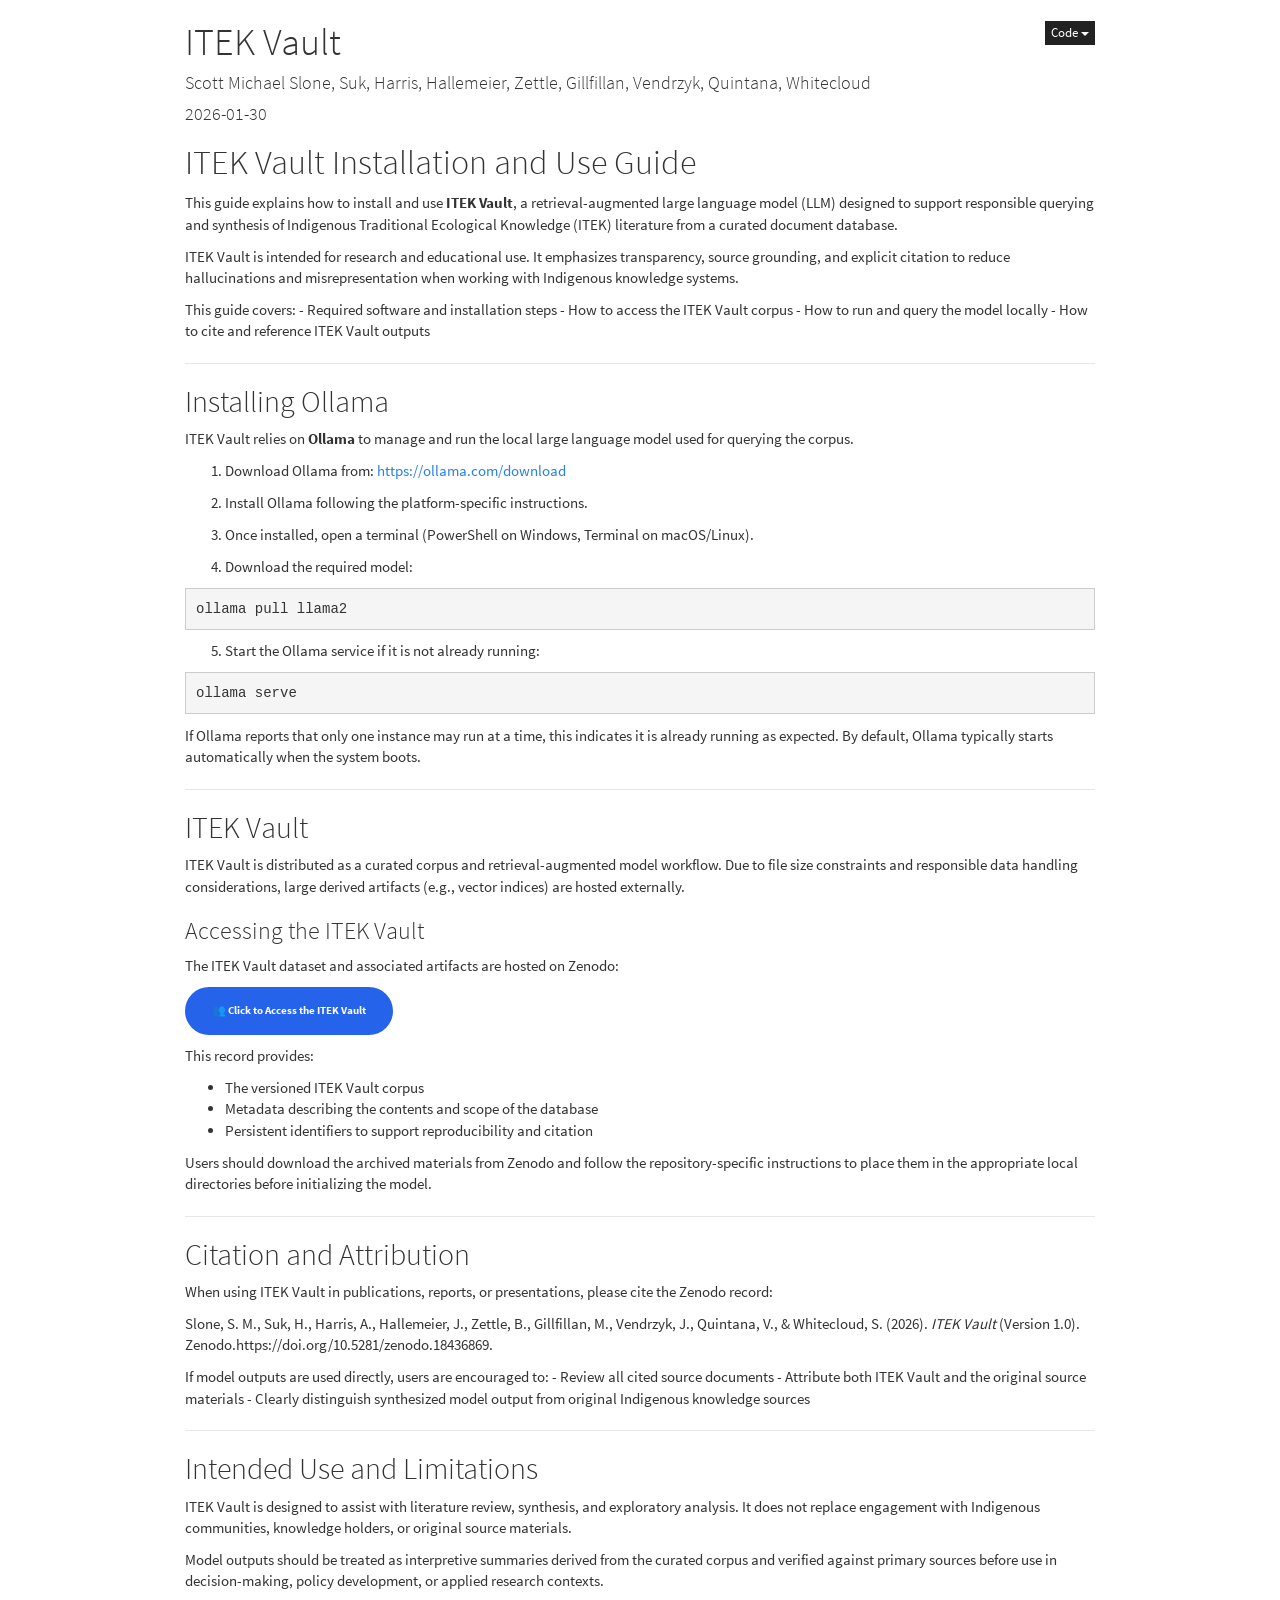
==== docs/index.html @ 4fc85a9b "rename" ====
<!DOCTYPE html>

<html>

<head>

<meta charset="utf-8" />
<meta name="generator" content="pandoc" />
<meta http-equiv="X-UA-Compatible" content="IE=EDGE" />


<meta name="author" content="Scott Michael Slone, Suk, Harris, Hallemeier, Zettle, Gillfillan, Vendrzyk, Quintana, Whitecloud" />

<meta name="date" content="2026-01-30" />

<title>ITEK Vault</title>

<script>// Pandoc 2.9 adds attributes on both header and div. We remove the former (to
// be compatible with the behavior of Pandoc < 2.8).
document.addEventListener('DOMContentLoaded', function(e) {
  var hs = document.querySelectorAll("div.section[class*='level'] > :first-child");
  var i, h, a;
  for (i = 0; i < hs.length; i++) {
    h = hs[i];
    if (!/^h[1-6]$/i.test(h.tagName)) continue;  // it should be a header h1-h6
    a = h.attributes;
    while (a.length > 0) h.removeAttribute(a[0].name);
  }
});
</script>
<script>/*! jQuery v3.6.0 | (c) OpenJS Foundation and other contributors | jquery.org/license */
!function(e,t){"use strict";"object"==typeof module&&"object"==typeof module.exports?module.exports=e.document?t(e,!0):function(e){if(!e.document)throw new Error("jQuery requires a window with a document");return t(e)}:t(e)}("undefined"!=typeof window?window:this,function(C,e){"use strict";var t=[],r=Object.getPrototypeOf,s=t.slice,g=t.flat?function(e){return t.flat.call(e)}:function(e){return t.concat.apply([],e)},u=t.push,i=t.indexOf,n={},o=n.toString,v=n.hasOwnProperty,a=v.toString,l=a.call(Object),y={},m=function(e){return"function"==typeof e&&"number"!=typeof e.nodeType&&"function"!=typeof e.item},x=function(e){return null!=e&&e===e.window},E=C.document,c={type:!0,src:!0,nonce:!0,noModule:!0};function b(e,t,n){var r,i,o=(n=n||E).createElement("script");if(o.text=e,t)for(r in c)(i=t[r]||t.getAttribute&&t.getAttribute(r))&&o.setAttribute(r,i);n.head.appendChild(o).parentNode.removeChild(o)}function w(e){return null==e?e+"":"object"==typeof e||"function"==typeof e?n[o.call(e)]||"object":typeof e}var f="3.6.0",S=function(e,t){return new S.fn.init(e,t)};function p(e){var t=!!e&&"length"in e&&e.length,n=w(e);return!m(e)&&!x(e)&&("array"===n||0===t||"number"==typeof t&&0<t&&t-1 in e)}S.fn=S.prototype={jquery:f,constructor:S,length:0,toArray:function(){return s.call(this)},get:function(e){return null==e?s.call(this):e<0?this[e+this.length]:this[e]},pushStack:function(e){var t=S.merge(this.constructor(),e);return t.prevObject=this,t},each:function(e){return S.each(this,e)},map:function(n){return this.pushStack(S.map(this,function(e,t){return n.call(e,t,e)}))},slice:function(){return this.pushStack(s.apply(this,arguments))},first:function(){return this.eq(0)},last:function(){return this.eq(-1)},even:function(){return this.pushStack(S.grep(this,function(e,t){return(t+1)%2}))},odd:function(){return this.pushStack(S.grep(this,function(e,t){return t%2}))},eq:function(e){var t=this.length,n=+e+(e<0?t:0);return this.pushStack(0<=n&&n<t?[this[n]]:[])},end:function(){return this.prevObject||this.constructor()},push:u,sort:t.sort,splice:t.splice},S.extend=S.fn.extend=function(){var e,t,n,r,i,o,a=arguments[0]||{},s=1,u=arguments.length,l=!1;for("boolean"==typeof a&&(l=a,a=arguments[s]||{},s++),"object"==typeof a||m(a)||(a={}),s===u&&(a=this,s--);s<u;s++)if(null!=(e=arguments[s]))for(t in e)r=e[t],"__proto__"!==t&&a!==r&&(l&&r&&(S.isPlainObject(r)||(i=Array.isArray(r)))?(n=a[t],o=i&&!Array.isArray(n)?[]:i||S.isPlainObject(n)?n:{},i=!1,a[t]=S.extend(l,o,r)):void 0!==r&&(a[t]=r));return a},S.extend({expando:"jQuery"+(f+Math.random()).replace(/\D/g,""),isReady:!0,error:function(e){throw new Error(e)},noop:function(){},isPlainObject:function(e){var t,n;return!(!e||"[object Object]"!==o.call(e))&&(!(t=r(e))||"function"==typeof(n=v.call(t,"constructor")&&t.constructor)&&a.call(n)===l)},isEmptyObject:function(e){var t;for(t in e)return!1;return!0},globalEval:function(e,t,n){b(e,{nonce:t&&t.nonce},n)},each:function(e,t){var n,r=0;if(p(e)){for(n=e.length;r<n;r++)if(!1===t.call(e[r],r,e[r]))break}else for(r in e)if(!1===t.call(e[r],r,e[r]))break;return e},makeArray:function(e,t){var n=t||[];return null!=e&&(p(Object(e))?S.merge(n,"string"==typeof e?[e]:e):u.call(n,e)),n},inArray:function(e,t,n){return null==t?-1:i.call(t,e,n)},merge:function(e,t){for(var n=+t.length,r=0,i=e.length;r<n;r++)e[i++]=t[r];return e.length=i,e},grep:function(e,t,n){for(var r=[],i=0,o=e.length,a=!n;i<o;i++)!t(e[i],i)!==a&&r.push(e[i]);return r},map:function(e,t,n){var r,i,o=0,a=[];if(p(e))for(r=e.length;o<r;o++)null!=(i=t(e[o],o,n))&&a.push(i);else for(o in e)null!=(i=t(e[o],o,n))&&a.push(i);return g(a)},guid:1,support:y}),"function"==typeof Symbol&&(S.fn[Symbol.iterator]=t[Symbol.iterator]),S.each("Boolean Number String Function Array Date RegExp Object Error Symbol".split(" "),function(e,t){n["[object "+t+"]"]=t.toLowerCase()});var d=function(n){var e,d,b,o,i,h,f,g,w,u,l,T,C,a,E,v,s,c,y,S="sizzle"+1*new Date,p=n.document,k=0,r=0,m=ue(),x=ue(),A=ue(),N=ue(),j=function(e,t){return e===t&&(l=!0),0},D={}.hasOwnProperty,t=[],q=t.pop,L=t.push,H=t.push,O=t.slice,P=function(e,t){for(var n=0,r=e.length;n<r;n++)if(e[n]===t)return n;return-1},R="checked|selected|async|autofocus|autoplay|controls|defer|disabled|hidden|ismap|loop|multiple|open|readonly|required|scoped",M="[\\x20\\t\\r\\n\\f]",I="(?:\\\\[\\da-fA-F]{1,6}"+M+"?|\\\\[^\\r\\n\\f]|[\\w-]|[^\0-\\x7f])+",W="\\["+M+"*("+I+")(?:"+M+"*([*^$|!~]?=)"+M+"*(?:'((?:\\\\.|[^\\\\'])*)'|\"((?:\\\\.|[^\\\\\"])*)\"|("+I+"))|)"+M+"*\\]",F=":("+I+")(?:\\((('((?:\\\\.|[^\\\\'])*)'|\"((?:\\\\.|[^\\\\\"])*)\")|((?:\\\\.|[^\\\\()[\\]]|"+W+")*)|.*)\\)|)",B=new RegExp(M+"+","g"),$=new RegExp("^"+M+"+|((?:^|[^\\\\])(?:\\\\.)*)"+M+"+$","g"),_=new RegExp("^"+M+"*,"+M+"*"),z=new RegExp("^"+M+"*([>+~]|"+M+")"+M+"*"),U=new RegExp(M+"|>"),X=new RegExp(F),V=new RegExp("^"+I+"$"),G={ID:new RegExp("^#("+I+")"),CLASS:new RegExp("^\\.("+I+")"),TAG:new RegExp("^("+I+"|[*])"),ATTR:new RegExp("^"+W),PSEUDO:new RegExp("^"+F),CHILD:new RegExp("^:(only|first|last|nth|nth-last)-(child|of-type)(?:\\("+M+"*(even|odd|(([+-]|)(\\d*)n|)"+M+"*(?:([+-]|)"+M+"*(\\d+)|))"+M+"*\\)|)","i"),bool:new RegExp("^(?:"+R+")$","i"),needsContext:new RegExp("^"+M+"*[>+~]|:(even|odd|eq|gt|lt|nth|first|last)(?:\\("+M+"*((?:-\\d)?\\d*)"+M+"*\\)|)(?=[^-]|$)","i")},Y=/HTML$/i,Q=/^(?:input|select|textarea|button)$/i,J=/^h\d$/i,K=/^[^{]+\{\s*\[native \w/,Z=/^(?:#([\w-]+)|(\w+)|\.([\w-]+))$/,ee=/[+~]/,te=new RegExp("\\\\[\\da-fA-F]{1,6}"+M+"?|\\\\([^\\r\\n\\f])","g"),ne=function(e,t){var n="0x"+e.slice(1)-65536;return t||(n<0?String.fromCharCode(n+65536):String.fromCharCode(n>>10|55296,1023&n|56320))},re=/([\0-\x1f\x7f]|^-?\d)|^-$|[^\0-\x1f\x7f-\uFFFF\w-]/g,ie=function(e,t){return t?"\0"===e?"\ufffd":e.slice(0,-1)+"\\"+e.charCodeAt(e.length-1).toString(16)+" ":"\\"+e},oe=function(){T()},ae=be(function(e){return!0===e.disabled&&"fieldset"===e.nodeName.toLowerCase()},{dir:"parentNode",next:"legend"});try{H.apply(t=O.call(p.childNodes),p.childNodes),t[p.childNodes.length].nodeType}catch(e){H={apply:t.length?function(e,t){L.apply(e,O.call(t))}:function(e,t){var n=e.length,r=0;while(e[n++]=t[r++]);e.length=n-1}}}function se(t,e,n,r){var i,o,a,s,u,l,c,f=e&&e.ownerDocument,p=e?e.nodeType:9;if(n=n||[],"string"!=typeof t||!t||1!==p&&9!==p&&11!==p)return n;if(!r&&(T(e),e=e||C,E)){if(11!==p&&(u=Z.exec(t)))if(i=u[1]){if(9===p){if(!(a=e.getElementById(i)))return n;if(a.id===i)return n.push(a),n}else if(f&&(a=f.getElementById(i))&&y(e,a)&&a.id===i)return n.push(a),n}else{if(u[2])return H.apply(n,e.getElementsByTagName(t)),n;if((i=u[3])&&d.getElementsByClassName&&e.getElementsByClassName)return H.apply(n,e.getElementsByClassName(i)),n}if(d.qsa&&!N[t+" "]&&(!v||!v.test(t))&&(1!==p||"object"!==e.nodeName.toLowerCase())){if(c=t,f=e,1===p&&(U.test(t)||z.test(t))){(f=ee.test(t)&&ye(e.parentNode)||e)===e&&d.scope||((s=e.getAttribute("id"))?s=s.replace(re,ie):e.setAttribute("id",s=S)),o=(l=h(t)).length;while(o--)l[o]=(s?"#"+s:":scope")+" "+xe(l[o]);c=l.join(",")}try{return H.apply(n,f.querySelectorAll(c)),n}catch(e){N(t,!0)}finally{s===S&&e.removeAttribute("id")}}}return g(t.replace($,"$1"),e,n,r)}function ue(){var r=[];return function e(t,n){return r.push(t+" ")>b.cacheLength&&delete e[r.shift()],e[t+" "]=n}}function le(e){return e[S]=!0,e}function ce(e){var t=C.createElement("fieldset");try{return!!e(t)}catch(e){return!1}finally{t.parentNode&&t.parentNode.removeChild(t),t=null}}function fe(e,t){var n=e.split("|"),r=n.length;while(r--)b.attrHandle[n[r]]=t}function pe(e,t){var n=t&&e,r=n&&1===e.nodeType&&1===t.nodeType&&e.sourceIndex-t.sourceIndex;if(r)return r;if(n)while(n=n.nextSibling)if(n===t)return-1;return e?1:-1}function de(t){return function(e){return"input"===e.nodeName.toLowerCase()&&e.type===t}}function he(n){return function(e){var t=e.nodeName.toLowerCase();return("input"===t||"button"===t)&&e.type===n}}function ge(t){return function(e){return"form"in e?e.parentNode&&!1===e.disabled?"label"in e?"label"in e.parentNode?e.parentNode.disabled===t:e.disabled===t:e.isDisabled===t||e.isDisabled!==!t&&ae(e)===t:e.disabled===t:"label"in e&&e.disabled===t}}function ve(a){return le(function(o){return o=+o,le(function(e,t){var n,r=a([],e.length,o),i=r.length;while(i--)e[n=r[i]]&&(e[n]=!(t[n]=e[n]))})})}function ye(e){return e&&"undefined"!=typeof e.getElementsByTagName&&e}for(e in d=se.support={},i=se.isXML=function(e){var t=e&&e.namespaceURI,n=e&&(e.ownerDocument||e).documentElement;return!Y.test(t||n&&n.nodeName||"HTML")},T=se.setDocument=function(e){var t,n,r=e?e.ownerDocument||e:p;return r!=C&&9===r.nodeType&&r.documentElement&&(a=(C=r).documentElement,E=!i(C),p!=C&&(n=C.defaultView)&&n.top!==n&&(n.addEventListener?n.addEventListener("unload",oe,!1):n.attachEvent&&n.attachEvent("onunload",oe)),d.scope=ce(function(e){return a.appendChild(e).appendChild(C.createElement("div")),"undefined"!=typeof e.querySelectorAll&&!e.querySelectorAll(":scope fieldset div").length}),d.attributes=ce(function(e){return e.className="i",!e.getAttribute("className")}),d.getElementsByTagName=ce(function(e){return e.appendChild(C.createComment("")),!e.getElementsByTagName("*").length}),d.getElementsByClassName=K.test(C.getElementsByClassName),d.getById=ce(function(e){return a.appendChild(e).id=S,!C.getElementsByName||!C.getElementsByName(S).length}),d.getById?(b.filter.ID=function(e){var t=e.replace(te,ne);return function(e){return e.getAttribute("id")===t}},b.find.ID=function(e,t){if("undefined"!=typeof t.getElementById&&E){var n=t.getElementById(e);return n?[n]:[]}}):(b.filter.ID=function(e){var n=e.replace(te,ne);return function(e){var t="undefined"!=typeof e.getAttributeNode&&e.getAttributeNode("id");return t&&t.value===n}},b.find.ID=function(e,t){if("undefined"!=typeof t.getElementById&&E){var n,r,i,o=t.getElementById(e);if(o){if((n=o.getAttributeNode("id"))&&n.value===e)return[o];i=t.getElementsByName(e),r=0;while(o=i[r++])if((n=o.getAttributeNode("id"))&&n.value===e)return[o]}return[]}}),b.find.TAG=d.getElementsByTagName?function(e,t){return"undefined"!=typeof t.getElementsByTagName?t.getElementsByTagName(e):d.qsa?t.querySelectorAll(e):void 0}:function(e,t){var n,r=[],i=0,o=t.getElementsByTagName(e);if("*"===e){while(n=o[i++])1===n.nodeType&&r.push(n);return r}return o},b.find.CLASS=d.getElementsByClassName&&function(e,t){if("undefined"!=typeof t.getElementsByClassName&&E)return t.getElementsByClassName(e)},s=[],v=[],(d.qsa=K.test(C.querySelectorAll))&&(ce(function(e){var t;a.appendChild(e).innerHTML="<a id='"+S+"'></a><select id='"+S+"-\r\\' msallowcapture=''><option selected=''></option></select>",e.querySelectorAll("[msallowcapture^='']").length&&v.push("[*^$]="+M+"*(?:''|\"\")"),e.querySelectorAll("[selected]").length||v.push("\\["+M+"*(?:value|"+R+")"),e.querySelectorAll("[id~="+S+"-]").length||v.push("~="),(t=C.createElement("input")).setAttribute("name",""),e.appendChild(t),e.querySelectorAll("[name='']").length||v.push("\\["+M+"*name"+M+"*="+M+"*(?:''|\"\")"),e.querySelectorAll(":checked").length||v.push(":checked"),e.querySelectorAll("a#"+S+"+*").length||v.push(".#.+[+~]"),e.querySelectorAll("\\\f"),v.push("[\\r\\n\\f]")}),ce(function(e){e.innerHTML="<a href='' disabled='disabled'></a><select disabled='disabled'><option/></select>";var t=C.createElement("input");t.setAttribute("type","hidden"),e.appendChild(t).setAttribute("name","D"),e.querySelectorAll("[name=d]").length&&v.push("name"+M+"*[*^$|!~]?="),2!==e.querySelectorAll(":enabled").length&&v.push(":enabled",":disabled"),a.appendChild(e).disabled=!0,2!==e.querySelectorAll(":disabled").length&&v.push(":enabled",":disabled"),e.querySelectorAll("*,:x"),v.push(",.*:")})),(d.matchesSelector=K.test(c=a.matches||a.webkitMatchesSelector||a.mozMatchesSelector||a.oMatchesSelector||a.msMatchesSelector))&&ce(function(e){d.disconnectedMatch=c.call(e,"*"),c.call(e,"[s!='']:x"),s.push("!=",F)}),v=v.length&&new RegExp(v.join("|")),s=s.length&&new RegExp(s.join("|")),t=K.test(a.compareDocumentPosition),y=t||K.test(a.contains)?function(e,t){var n=9===e.nodeType?e.documentElement:e,r=t&&t.parentNode;return e===r||!(!r||1!==r.nodeType||!(n.contains?n.contains(r):e.compareDocumentPosition&&16&e.compareDocumentPosition(r)))}:function(e,t){if(t)while(t=t.parentNode)if(t===e)return!0;return!1},j=t?function(e,t){if(e===t)return l=!0,0;var n=!e.compareDocumentPosition-!t.compareDocumentPosition;return n||(1&(n=(e.ownerDocument||e)==(t.ownerDocument||t)?e.compareDocumentPosition(t):1)||!d.sortDetached&&t.compareDocumentPosition(e)===n?e==C||e.ownerDocument==p&&y(p,e)?-1:t==C||t.ownerDocument==p&&y(p,t)?1:u?P(u,e)-P(u,t):0:4&n?-1:1)}:function(e,t){if(e===t)return l=!0,0;var n,r=0,i=e.parentNode,o=t.parentNode,a=[e],s=[t];if(!i||!o)return e==C?-1:t==C?1:i?-1:o?1:u?P(u,e)-P(u,t):0;if(i===o)return pe(e,t);n=e;while(n=n.parentNode)a.unshift(n);n=t;while(n=n.parentNode)s.unshift(n);while(a[r]===s[r])r++;return r?pe(a[r],s[r]):a[r]==p?-1:s[r]==p?1:0}),C},se.matches=function(e,t){return se(e,null,null,t)},se.matchesSelector=function(e,t){if(T(e),d.matchesSelector&&E&&!N[t+" "]&&(!s||!s.test(t))&&(!v||!v.test(t)))try{var n=c.call(e,t);if(n||d.disconnectedMatch||e.document&&11!==e.document.nodeType)return n}catch(e){N(t,!0)}return 0<se(t,C,null,[e]).length},se.contains=function(e,t){return(e.ownerDocument||e)!=C&&T(e),y(e,t)},se.attr=function(e,t){(e.ownerDocument||e)!=C&&T(e);var n=b.attrHandle[t.toLowerCase()],r=n&&D.call(b.attrHandle,t.toLowerCase())?n(e,t,!E):void 0;return void 0!==r?r:d.attributes||!E?e.getAttribute(t):(r=e.getAttributeNode(t))&&r.specified?r.value:null},se.escape=function(e){return(e+"").replace(re,ie)},se.error=function(e){throw new Error("Syntax error, unrecognized expression: "+e)},se.uniqueSort=function(e){var t,n=[],r=0,i=0;if(l=!d.detectDuplicates,u=!d.sortStable&&e.slice(0),e.sort(j),l){while(t=e[i++])t===e[i]&&(r=n.push(i));while(r--)e.splice(n[r],1)}return u=null,e},o=se.getText=function(e){var t,n="",r=0,i=e.nodeType;if(i){if(1===i||9===i||11===i){if("string"==typeof e.textContent)return e.textContent;for(e=e.firstChild;e;e=e.nextSibling)n+=o(e)}else if(3===i||4===i)return e.nodeValue}else while(t=e[r++])n+=o(t);return n},(b=se.selectors={cacheLength:50,createPseudo:le,match:G,attrHandle:{},find:{},relative:{">":{dir:"parentNode",first:!0}," ":{dir:"parentNode"},"+":{dir:"previousSibling",first:!0},"~":{dir:"previousSibling"}},preFilter:{ATTR:function(e){return e[1]=e[1].replace(te,ne),e[3]=(e[3]||e[4]||e[5]||"").replace(te,ne),"~="===e[2]&&(e[3]=" "+e[3]+" "),e.slice(0,4)},CHILD:function(e){return e[1]=e[1].toLowerCase(),"nth"===e[1].slice(0,3)?(e[3]||se.error(e[0]),e[4]=+(e[4]?e[5]+(e[6]||1):2*("even"===e[3]||"odd"===e[3])),e[5]=+(e[7]+e[8]||"odd"===e[3])):e[3]&&se.error(e[0]),e},PSEUDO:function(e){var t,n=!e[6]&&e[2];return G.CHILD.test(e[0])?null:(e[3]?e[2]=e[4]||e[5]||"":n&&X.test(n)&&(t=h(n,!0))&&(t=n.indexOf(")",n.length-t)-n.length)&&(e[0]=e[0].slice(0,t),e[2]=n.slice(0,t)),e.slice(0,3))}},filter:{TAG:function(e){var t=e.replace(te,ne).toLowerCase();return"*"===e?function(){return!0}:function(e){return e.nodeName&&e.nodeName.toLowerCase()===t}},CLASS:function(e){var t=m[e+" "];return t||(t=new RegExp("(^|"+M+")"+e+"("+M+"|$)"))&&m(e,function(e){return t.test("string"==typeof e.className&&e.className||"undefined"!=typeof e.getAttribute&&e.getAttribute("class")||"")})},ATTR:function(n,r,i){return function(e){var t=se.attr(e,n);return null==t?"!="===r:!r||(t+="","="===r?t===i:"!="===r?t!==i:"^="===r?i&&0===t.indexOf(i):"*="===r?i&&-1<t.indexOf(i):"$="===r?i&&t.slice(-i.length)===i:"~="===r?-1<(" "+t.replace(B," ")+" ").indexOf(i):"|="===r&&(t===i||t.slice(0,i.length+1)===i+"-"))}},CHILD:function(h,e,t,g,v){var y="nth"!==h.slice(0,3),m="last"!==h.slice(-4),x="of-type"===e;return 1===g&&0===v?function(e){return!!e.parentNode}:function(e,t,n){var r,i,o,a,s,u,l=y!==m?"nextSibling":"previousSibling",c=e.parentNode,f=x&&e.nodeName.toLowerCase(),p=!n&&!x,d=!1;if(c){if(y){while(l){a=e;while(a=a[l])if(x?a.nodeName.toLowerCase()===f:1===a.nodeType)return!1;u=l="only"===h&&!u&&"nextSibling"}return!0}if(u=[m?c.firstChild:c.lastChild],m&&p){d=(s=(r=(i=(o=(a=c)[S]||(a[S]={}))[a.uniqueID]||(o[a.uniqueID]={}))[h]||[])[0]===k&&r[1])&&r[2],a=s&&c.childNodes[s];while(a=++s&&a&&a[l]||(d=s=0)||u.pop())if(1===a.nodeType&&++d&&a===e){i[h]=[k,s,d];break}}else if(p&&(d=s=(r=(i=(o=(a=e)[S]||(a[S]={}))[a.uniqueID]||(o[a.uniqueID]={}))[h]||[])[0]===k&&r[1]),!1===d)while(a=++s&&a&&a[l]||(d=s=0)||u.pop())if((x?a.nodeName.toLowerCase()===f:1===a.nodeType)&&++d&&(p&&((i=(o=a[S]||(a[S]={}))[a.uniqueID]||(o[a.uniqueID]={}))[h]=[k,d]),a===e))break;return(d-=v)===g||d%g==0&&0<=d/g}}},PSEUDO:function(e,o){var t,a=b.pseudos[e]||b.setFilters[e.toLowerCase()]||se.error("unsupported pseudo: "+e);return a[S]?a(o):1<a.length?(t=[e,e,"",o],b.setFilters.hasOwnProperty(e.toLowerCase())?le(function(e,t){var n,r=a(e,o),i=r.length;while(i--)e[n=P(e,r[i])]=!(t[n]=r[i])}):function(e){return a(e,0,t)}):a}},pseudos:{not:le(function(e){var r=[],i=[],s=f(e.replace($,"$1"));return s[S]?le(function(e,t,n,r){var i,o=s(e,null,r,[]),a=e.length;while(a--)(i=o[a])&&(e[a]=!(t[a]=i))}):function(e,t,n){return r[0]=e,s(r,null,n,i),r[0]=null,!i.pop()}}),has:le(function(t){return function(e){return 0<se(t,e).length}}),contains:le(function(t){return t=t.replace(te,ne),function(e){return-1<(e.textContent||o(e)).indexOf(t)}}),lang:le(function(n){return V.test(n||"")||se.error("unsupported lang: "+n),n=n.replace(te,ne).toLowerCase(),function(e){var t;do{if(t=E?e.lang:e.getAttribute("xml:lang")||e.getAttribute("lang"))return(t=t.toLowerCase())===n||0===t.indexOf(n+"-")}while((e=e.parentNode)&&1===e.nodeType);return!1}}),target:function(e){var t=n.location&&n.location.hash;return t&&t.slice(1)===e.id},root:function(e){return e===a},focus:function(e){return e===C.activeElement&&(!C.hasFocus||C.hasFocus())&&!!(e.type||e.href||~e.tabIndex)},enabled:ge(!1),disabled:ge(!0),checked:function(e){var t=e.nodeName.toLowerCase();return"input"===t&&!!e.checked||"option"===t&&!!e.selected},selected:function(e){return e.parentNode&&e.parentNode.selectedIndex,!0===e.selected},empty:function(e){for(e=e.firstChild;e;e=e.nextSibling)if(e.nodeType<6)return!1;return!0},parent:function(e){return!b.pseudos.empty(e)},header:function(e){return J.test(e.nodeName)},input:function(e){return Q.test(e.nodeName)},button:function(e){var t=e.nodeName.toLowerCase();return"input"===t&&"button"===e.type||"button"===t},text:function(e){var t;return"input"===e.nodeName.toLowerCase()&&"text"===e.type&&(null==(t=e.getAttribute("type"))||"text"===t.toLowerCase())},first:ve(function(){return[0]}),last:ve(function(e,t){return[t-1]}),eq:ve(function(e,t,n){return[n<0?n+t:n]}),even:ve(function(e,t){for(var n=0;n<t;n+=2)e.push(n);return e}),odd:ve(function(e,t){for(var n=1;n<t;n+=2)e.push(n);return e}),lt:ve(function(e,t,n){for(var r=n<0?n+t:t<n?t:n;0<=--r;)e.push(r);return e}),gt:ve(function(e,t,n){for(var r=n<0?n+t:n;++r<t;)e.push(r);return e})}}).pseudos.nth=b.pseudos.eq,{radio:!0,checkbox:!0,file:!0,password:!0,image:!0})b.pseudos[e]=de(e);for(e in{submit:!0,reset:!0})b.pseudos[e]=he(e);function me(){}function xe(e){for(var t=0,n=e.length,r="";t<n;t++)r+=e[t].value;return r}function be(s,e,t){var u=e.dir,l=e.next,c=l||u,f=t&&"parentNode"===c,p=r++;return e.first?function(e,t,n){while(e=e[u])if(1===e.nodeType||f)return s(e,t,n);return!1}:function(e,t,n){var r,i,o,a=[k,p];if(n){while(e=e[u])if((1===e.nodeType||f)&&s(e,t,n))return!0}else while(e=e[u])if(1===e.nodeType||f)if(i=(o=e[S]||(e[S]={}))[e.uniqueID]||(o[e.uniqueID]={}),l&&l===e.nodeName.toLowerCase())e=e[u]||e;else{if((r=i[c])&&r[0]===k&&r[1]===p)return a[2]=r[2];if((i[c]=a)[2]=s(e,t,n))return!0}return!1}}function we(i){return 1<i.length?function(e,t,n){var r=i.length;while(r--)if(!i[r](e,t,n))return!1;return!0}:i[0]}function Te(e,t,n,r,i){for(var o,a=[],s=0,u=e.length,l=null!=t;s<u;s++)(o=e[s])&&(n&&!n(o,r,i)||(a.push(o),l&&t.push(s)));return a}function Ce(d,h,g,v,y,e){return v&&!v[S]&&(v=Ce(v)),y&&!y[S]&&(y=Ce(y,e)),le(function(e,t,n,r){var i,o,a,s=[],u=[],l=t.length,c=e||function(e,t,n){for(var r=0,i=t.length;r<i;r++)se(e,t[r],n);return n}(h||"*",n.nodeType?[n]:n,[]),f=!d||!e&&h?c:Te(c,s,d,n,r),p=g?y||(e?d:l||v)?[]:t:f;if(g&&g(f,p,n,r),v){i=Te(p,u),v(i,[],n,r),o=i.length;while(o--)(a=i[o])&&(p[u[o]]=!(f[u[o]]=a))}if(e){if(y||d){if(y){i=[],o=p.length;while(o--)(a=p[o])&&i.push(f[o]=a);y(null,p=[],i,r)}o=p.length;while(o--)(a=p[o])&&-1<(i=y?P(e,a):s[o])&&(e[i]=!(t[i]=a))}}else p=Te(p===t?p.splice(l,p.length):p),y?y(null,t,p,r):H.apply(t,p)})}function Ee(e){for(var i,t,n,r=e.length,o=b.relative[e[0].type],a=o||b.relative[" "],s=o?1:0,u=be(function(e){return e===i},a,!0),l=be(function(e){return-1<P(i,e)},a,!0),c=[function(e,t,n){var r=!o&&(n||t!==w)||((i=t).nodeType?u(e,t,n):l(e,t,n));return i=null,r}];s<r;s++)if(t=b.relative[e[s].type])c=[be(we(c),t)];else{if((t=b.filter[e[s].type].apply(null,e[s].matches))[S]){for(n=++s;n<r;n++)if(b.relative[e[n].type])break;return Ce(1<s&&we(c),1<s&&xe(e.slice(0,s-1).concat({value:" "===e[s-2].type?"*":""})).replace($,"$1"),t,s<n&&Ee(e.slice(s,n)),n<r&&Ee(e=e.slice(n)),n<r&&xe(e))}c.push(t)}return we(c)}return me.prototype=b.filters=b.pseudos,b.setFilters=new me,h=se.tokenize=function(e,t){var n,r,i,o,a,s,u,l=x[e+" "];if(l)return t?0:l.slice(0);a=e,s=[],u=b.preFilter;while(a){for(o in n&&!(r=_.exec(a))||(r&&(a=a.slice(r[0].length)||a),s.push(i=[])),n=!1,(r=z.exec(a))&&(n=r.shift(),i.push({value:n,type:r[0].replace($," ")}),a=a.slice(n.length)),b.filter)!(r=G[o].exec(a))||u[o]&&!(r=u[o](r))||(n=r.shift(),i.push({value:n,type:o,matches:r}),a=a.slice(n.length));if(!n)break}return t?a.length:a?se.error(e):x(e,s).slice(0)},f=se.compile=function(e,t){var n,v,y,m,x,r,i=[],o=[],a=A[e+" "];if(!a){t||(t=h(e)),n=t.length;while(n--)(a=Ee(t[n]))[S]?i.push(a):o.push(a);(a=A(e,(v=o,m=0<(y=i).length,x=0<v.length,r=function(e,t,n,r,i){var o,a,s,u=0,l="0",c=e&&[],f=[],p=w,d=e||x&&b.find.TAG("*",i),h=k+=null==p?1:Math.random()||.1,g=d.length;for(i&&(w=t==C||t||i);l!==g&&null!=(o=d[l]);l++){if(x&&o){a=0,t||o.ownerDocument==C||(T(o),n=!E);while(s=v[a++])if(s(o,t||C,n)){r.push(o);break}i&&(k=h)}m&&((o=!s&&o)&&u--,e&&c.push(o))}if(u+=l,m&&l!==u){a=0;while(s=y[a++])s(c,f,t,n);if(e){if(0<u)while(l--)c[l]||f[l]||(f[l]=q.call(r));f=Te(f)}H.apply(r,f),i&&!e&&0<f.length&&1<u+y.length&&se.uniqueSort(r)}return i&&(k=h,w=p),c},m?le(r):r))).selector=e}return a},g=se.select=function(e,t,n,r){var i,o,a,s,u,l="function"==typeof e&&e,c=!r&&h(e=l.selector||e);if(n=n||[],1===c.length){if(2<(o=c[0]=c[0].slice(0)).length&&"ID"===(a=o[0]).type&&9===t.nodeType&&E&&b.relative[o[1].type]){if(!(t=(b.find.ID(a.matches[0].replace(te,ne),t)||[])[0]))return n;l&&(t=t.parentNode),e=e.slice(o.shift().value.length)}i=G.needsContext.test(e)?0:o.length;while(i--){if(a=o[i],b.relative[s=a.type])break;if((u=b.find[s])&&(r=u(a.matches[0].replace(te,ne),ee.test(o[0].type)&&ye(t.parentNode)||t))){if(o.splice(i,1),!(e=r.length&&xe(o)))return H.apply(n,r),n;break}}}return(l||f(e,c))(r,t,!E,n,!t||ee.test(e)&&ye(t.parentNode)||t),n},d.sortStable=S.split("").sort(j).join("")===S,d.detectDuplicates=!!l,T(),d.sortDetached=ce(function(e){return 1&e.compareDocumentPosition(C.createElement("fieldset"))}),ce(function(e){return e.innerHTML="<a href='#'></a>","#"===e.firstChild.getAttribute("href")})||fe("type|href|height|width",function(e,t,n){if(!n)return e.getAttribute(t,"type"===t.toLowerCase()?1:2)}),d.attributes&&ce(function(e){return e.innerHTML="<input/>",e.firstChild.setAttribute("value",""),""===e.firstChild.getAttribute("value")})||fe("value",function(e,t,n){if(!n&&"input"===e.nodeName.toLowerCase())return e.defaultValue}),ce(function(e){return null==e.getAttribute("disabled")})||fe(R,function(e,t,n){var r;if(!n)return!0===e[t]?t.toLowerCase():(r=e.getAttributeNode(t))&&r.specified?r.value:null}),se}(C);S.find=d,S.expr=d.selectors,S.expr[":"]=S.expr.pseudos,S.uniqueSort=S.unique=d.uniqueSort,S.text=d.getText,S.isXMLDoc=d.isXML,S.contains=d.contains,S.escapeSelector=d.escape;var h=function(e,t,n){var r=[],i=void 0!==n;while((e=e[t])&&9!==e.nodeType)if(1===e.nodeType){if(i&&S(e).is(n))break;r.push(e)}return r},T=function(e,t){for(var n=[];e;e=e.nextSibling)1===e.nodeType&&e!==t&&n.push(e);return n},k=S.expr.match.needsContext;function A(e,t){return e.nodeName&&e.nodeName.toLowerCase()===t.toLowerCase()}var N=/^<([a-z][^\/\0>:\x20\t\r\n\f]*)[\x20\t\r\n\f]*\/?>(?:<\/\1>|)$/i;function j(e,n,r){return m(n)?S.grep(e,function(e,t){return!!n.call(e,t,e)!==r}):n.nodeType?S.grep(e,function(e){return e===n!==r}):"string"!=typeof n?S.grep(e,function(e){return-1<i.call(n,e)!==r}):S.filter(n,e,r)}S.filter=function(e,t,n){var r=t[0];return n&&(e=":not("+e+")"),1===t.length&&1===r.nodeType?S.find.matchesSelector(r,e)?[r]:[]:S.find.matches(e,S.grep(t,function(e){return 1===e.nodeType}))},S.fn.extend({find:function(e){var t,n,r=this.length,i=this;if("string"!=typeof e)return this.pushStack(S(e).filter(function(){for(t=0;t<r;t++)if(S.contains(i[t],this))return!0}));for(n=this.pushStack([]),t=0;t<r;t++)S.find(e,i[t],n);return 1<r?S.uniqueSort(n):n},filter:function(e){return this.pushStack(j(this,e||[],!1))},not:function(e){return this.pushStack(j(this,e||[],!0))},is:function(e){return!!j(this,"string"==typeof e&&k.test(e)?S(e):e||[],!1).length}});var D,q=/^(?:\s*(<[\w\W]+>)[^>]*|#([\w-]+))$/;(S.fn.init=function(e,t,n){var r,i;if(!e)return this;if(n=n||D,"string"==typeof e){if(!(r="<"===e[0]&&">"===e[e.length-1]&&3<=e.length?[null,e,null]:q.exec(e))||!r[1]&&t)return!t||t.jquery?(t||n).find(e):this.constructor(t).find(e);if(r[1]){if(t=t instanceof S?t[0]:t,S.merge(this,S.parseHTML(r[1],t&&t.nodeType?t.ownerDocument||t:E,!0)),N.test(r[1])&&S.isPlainObject(t))for(r in t)m(this[r])?this[r](t[r]):this.attr(r,t[r]);return this}return(i=E.getElementById(r[2]))&&(this[0]=i,this.length=1),this}return e.nodeType?(this[0]=e,this.length=1,this):m(e)?void 0!==n.ready?n.ready(e):e(S):S.makeArray(e,this)}).prototype=S.fn,D=S(E);var L=/^(?:parents|prev(?:Until|All))/,H={children:!0,contents:!0,next:!0,prev:!0};function O(e,t){while((e=e[t])&&1!==e.nodeType);return e}S.fn.extend({has:function(e){var t=S(e,this),n=t.length;return this.filter(function(){for(var e=0;e<n;e++)if(S.contains(this,t[e]))return!0})},closest:function(e,t){var n,r=0,i=this.length,o=[],a="string"!=typeof e&&S(e);if(!k.test(e))for(;r<i;r++)for(n=this[r];n&&n!==t;n=n.parentNode)if(n.nodeType<11&&(a?-1<a.index(n):1===n.nodeType&&S.find.matchesSelector(n,e))){o.push(n);break}return this.pushStack(1<o.length?S.uniqueSort(o):o)},index:function(e){return e?"string"==typeof e?i.call(S(e),this[0]):i.call(this,e.jquery?e[0]:e):this[0]&&this[0].parentNode?this.first().prevAll().length:-1},add:function(e,t){return this.pushStack(S.uniqueSort(S.merge(this.get(),S(e,t))))},addBack:function(e){return this.add(null==e?this.prevObject:this.prevObject.filter(e))}}),S.each({parent:function(e){var t=e.parentNode;return t&&11!==t.nodeType?t:null},parents:function(e){return h(e,"parentNode")},parentsUntil:function(e,t,n){return h(e,"parentNode",n)},next:function(e){return O(e,"nextSibling")},prev:function(e){return O(e,"previousSibling")},nextAll:function(e){return h(e,"nextSibling")},prevAll:function(e){return h(e,"previousSibling")},nextUntil:function(e,t,n){return h(e,"nextSibling",n)},prevUntil:function(e,t,n){return h(e,"previousSibling",n)},siblings:function(e){return T((e.parentNode||{}).firstChild,e)},children:function(e){return T(e.firstChild)},contents:function(e){return null!=e.contentDocument&&r(e.contentDocument)?e.contentDocument:(A(e,"template")&&(e=e.content||e),S.merge([],e.childNodes))}},function(r,i){S.fn[r]=function(e,t){var n=S.map(this,i,e);return"Until"!==r.slice(-5)&&(t=e),t&&"string"==typeof t&&(n=S.filter(t,n)),1<this.length&&(H[r]||S.uniqueSort(n),L.test(r)&&n.reverse()),this.pushStack(n)}});var P=/[^\x20\t\r\n\f]+/g;function R(e){return e}function M(e){throw e}function I(e,t,n,r){var i;try{e&&m(i=e.promise)?i.call(e).done(t).fail(n):e&&m(i=e.then)?i.call(e,t,n):t.apply(void 0,[e].slice(r))}catch(e){n.apply(void 0,[e])}}S.Callbacks=function(r){var e,n;r="string"==typeof r?(e=r,n={},S.each(e.match(P)||[],function(e,t){n[t]=!0}),n):S.extend({},r);var i,t,o,a,s=[],u=[],l=-1,c=function(){for(a=a||r.once,o=i=!0;u.length;l=-1){t=u.shift();while(++l<s.length)!1===s[l].apply(t[0],t[1])&&r.stopOnFalse&&(l=s.length,t=!1)}r.memory||(t=!1),i=!1,a&&(s=t?[]:"")},f={add:function(){return s&&(t&&!i&&(l=s.length-1,u.push(t)),function n(e){S.each(e,function(e,t){m(t)?r.unique&&f.has(t)||s.push(t):t&&t.length&&"string"!==w(t)&&n(t)})}(arguments),t&&!i&&c()),this},remove:function(){return S.each(arguments,function(e,t){var n;while(-1<(n=S.inArray(t,s,n)))s.splice(n,1),n<=l&&l--}),this},has:function(e){return e?-1<S.inArray(e,s):0<s.length},empty:function(){return s&&(s=[]),this},disable:function(){return a=u=[],s=t="",this},disabled:function(){return!s},lock:function(){return a=u=[],t||i||(s=t=""),this},locked:function(){return!!a},fireWith:function(e,t){return a||(t=[e,(t=t||[]).slice?t.slice():t],u.push(t),i||c()),this},fire:function(){return f.fireWith(this,arguments),this},fired:function(){return!!o}};return f},S.extend({Deferred:function(e){var o=[["notify","progress",S.Callbacks("memory"),S.Callbacks("memory"),2],["resolve","done",S.Callbacks("once memory"),S.Callbacks("once memory"),0,"resolved"],["reject","fail",S.Callbacks("once memory"),S.Callbacks("once memory"),1,"rejected"]],i="pending",a={state:function(){return i},always:function(){return s.done(arguments).fail(arguments),this},"catch":function(e){return a.then(null,e)},pipe:function(){var i=arguments;return S.Deferred(function(r){S.each(o,function(e,t){var n=m(i[t[4]])&&i[t[4]];s[t[1]](function(){var e=n&&n.apply(this,arguments);e&&m(e.promise)?e.promise().progress(r.notify).done(r.resolve).fail(r.reject):r[t[0]+"With"](this,n?[e]:arguments)})}),i=null}).promise()},then:function(t,n,r){var u=0;function l(i,o,a,s){return function(){var n=this,r=arguments,e=function(){var e,t;if(!(i<u)){if((e=a.apply(n,r))===o.promise())throw new TypeError("Thenable self-resolution");t=e&&("object"==typeof e||"function"==typeof e)&&e.then,m(t)?s?t.call(e,l(u,o,R,s),l(u,o,M,s)):(u++,t.call(e,l(u,o,R,s),l(u,o,M,s),l(u,o,R,o.notifyWith))):(a!==R&&(n=void 0,r=[e]),(s||o.resolveWith)(n,r))}},t=s?e:function(){try{e()}catch(e){S.Deferred.exceptionHook&&S.Deferred.exceptionHook(e,t.stackTrace),u<=i+1&&(a!==M&&(n=void 0,r=[e]),o.rejectWith(n,r))}};i?t():(S.Deferred.getStackHook&&(t.stackTrace=S.Deferred.getStackHook()),C.setTimeout(t))}}return S.Deferred(function(e){o[0][3].add(l(0,e,m(r)?r:R,e.notifyWith)),o[1][3].add(l(0,e,m(t)?t:R)),o[2][3].add(l(0,e,m(n)?n:M))}).promise()},promise:function(e){return null!=e?S.extend(e,a):a}},s={};return S.each(o,function(e,t){var n=t[2],r=t[5];a[t[1]]=n.add,r&&n.add(function(){i=r},o[3-e][2].disable,o[3-e][3].disable,o[0][2].lock,o[0][3].lock),n.add(t[3].fire),s[t[0]]=function(){return s[t[0]+"With"](this===s?void 0:this,arguments),this},s[t[0]+"With"]=n.fireWith}),a.promise(s),e&&e.call(s,s),s},when:function(e){var n=arguments.length,t=n,r=Array(t),i=s.call(arguments),o=S.Deferred(),a=function(t){return function(e){r[t]=this,i[t]=1<arguments.length?s.call(arguments):e,--n||o.resolveWith(r,i)}};if(n<=1&&(I(e,o.done(a(t)).resolve,o.reject,!n),"pending"===o.state()||m(i[t]&&i[t].then)))return o.then();while(t--)I(i[t],a(t),o.reject);return o.promise()}});var W=/^(Eval|Internal|Range|Reference|Syntax|Type|URI)Error$/;S.Deferred.exceptionHook=function(e,t){C.console&&C.console.warn&&e&&W.test(e.name)&&C.console.warn("jQuery.Deferred exception: "+e.message,e.stack,t)},S.readyException=function(e){C.setTimeout(function(){throw e})};var F=S.Deferred();function B(){E.removeEventListener("DOMContentLoaded",B),C.removeEventListener("load",B),S.ready()}S.fn.ready=function(e){return F.then(e)["catch"](function(e){S.readyException(e)}),this},S.extend({isReady:!1,readyWait:1,ready:function(e){(!0===e?--S.readyWait:S.isReady)||(S.isReady=!0)!==e&&0<--S.readyWait||F.resolveWith(E,[S])}}),S.ready.then=F.then,"complete"===E.readyState||"loading"!==E.readyState&&!E.documentElement.doScroll?C.setTimeout(S.ready):(E.addEventListener("DOMContentLoaded",B),C.addEventListener("load",B));var $=function(e,t,n,r,i,o,a){var s=0,u=e.length,l=null==n;if("object"===w(n))for(s in i=!0,n)$(e,t,s,n[s],!0,o,a);else if(void 0!==r&&(i=!0,m(r)||(a=!0),l&&(a?(t.call(e,r),t=null):(l=t,t=function(e,t,n){return l.call(S(e),n)})),t))for(;s<u;s++)t(e[s],n,a?r:r.call(e[s],s,t(e[s],n)));return i?e:l?t.call(e):u?t(e[0],n):o},_=/^-ms-/,z=/-([a-z])/g;function U(e,t){return t.toUpperCase()}function X(e){return e.replace(_,"ms-").replace(z,U)}var V=function(e){return 1===e.nodeType||9===e.nodeType||!+e.nodeType};function G(){this.expando=S.expando+G.uid++}G.uid=1,G.prototype={cache:function(e){var t=e[this.expando];return t||(t={},V(e)&&(e.nodeType?e[this.expando]=t:Object.defineProperty(e,this.expando,{value:t,configurable:!0}))),t},set:function(e,t,n){var r,i=this.cache(e);if("string"==typeof t)i[X(t)]=n;else for(r in t)i[X(r)]=t[r];return i},get:function(e,t){return void 0===t?this.cache(e):e[this.expando]&&e[this.expando][X(t)]},access:function(e,t,n){return void 0===t||t&&"string"==typeof t&&void 0===n?this.get(e,t):(this.set(e,t,n),void 0!==n?n:t)},remove:function(e,t){var n,r=e[this.expando];if(void 0!==r){if(void 0!==t){n=(t=Array.isArray(t)?t.map(X):(t=X(t))in r?[t]:t.match(P)||[]).length;while(n--)delete r[t[n]]}(void 0===t||S.isEmptyObject(r))&&(e.nodeType?e[this.expando]=void 0:delete e[this.expando])}},hasData:function(e){var t=e[this.expando];return void 0!==t&&!S.isEmptyObject(t)}};var Y=new G,Q=new G,J=/^(?:\{[\w\W]*\}|\[[\w\W]*\])$/,K=/[A-Z]/g;function Z(e,t,n){var r,i;if(void 0===n&&1===e.nodeType)if(r="data-"+t.replace(K,"-$&").toLowerCase(),"string"==typeof(n=e.getAttribute(r))){try{n="true"===(i=n)||"false"!==i&&("null"===i?null:i===+i+""?+i:J.test(i)?JSON.parse(i):i)}catch(e){}Q.set(e,t,n)}else n=void 0;return n}S.extend({hasData:function(e){return Q.hasData(e)||Y.hasData(e)},data:function(e,t,n){return Q.access(e,t,n)},removeData:function(e,t){Q.remove(e,t)},_data:function(e,t,n){return Y.access(e,t,n)},_removeData:function(e,t){Y.remove(e,t)}}),S.fn.extend({data:function(n,e){var t,r,i,o=this[0],a=o&&o.attributes;if(void 0===n){if(this.length&&(i=Q.get(o),1===o.nodeType&&!Y.get(o,"hasDataAttrs"))){t=a.length;while(t--)a[t]&&0===(r=a[t].name).indexOf("data-")&&(r=X(r.slice(5)),Z(o,r,i[r]));Y.set(o,"hasDataAttrs",!0)}return i}return"object"==typeof n?this.each(function(){Q.set(this,n)}):$(this,function(e){var t;if(o&&void 0===e)return void 0!==(t=Q.get(o,n))?t:void 0!==(t=Z(o,n))?t:void 0;this.each(function(){Q.set(this,n,e)})},null,e,1<arguments.length,null,!0)},removeData:function(e){return this.each(function(){Q.remove(this,e)})}}),S.extend({queue:function(e,t,n){var r;if(e)return t=(t||"fx")+"queue",r=Y.get(e,t),n&&(!r||Array.isArray(n)?r=Y.access(e,t,S.makeArray(n)):r.push(n)),r||[]},dequeue:function(e,t){t=t||"fx";var n=S.queue(e,t),r=n.length,i=n.shift(),o=S._queueHooks(e,t);"inprogress"===i&&(i=n.shift(),r--),i&&("fx"===t&&n.unshift("inprogress"),delete o.stop,i.call(e,function(){S.dequeue(e,t)},o)),!r&&o&&o.empty.fire()},_queueHooks:function(e,t){var n=t+"queueHooks";return Y.get(e,n)||Y.access(e,n,{empty:S.Callbacks("once memory").add(function(){Y.remove(e,[t+"queue",n])})})}}),S.fn.extend({queue:function(t,n){var e=2;return"string"!=typeof t&&(n=t,t="fx",e--),arguments.length<e?S.queue(this[0],t):void 0===n?this:this.each(function(){var e=S.queue(this,t,n);S._queueHooks(this,t),"fx"===t&&"inprogress"!==e[0]&&S.dequeue(this,t)})},dequeue:function(e){return this.each(function(){S.dequeue(this,e)})},clearQueue:function(e){return this.queue(e||"fx",[])},promise:function(e,t){var n,r=1,i=S.Deferred(),o=this,a=this.length,s=function(){--r||i.resolveWith(o,[o])};"string"!=typeof e&&(t=e,e=void 0),e=e||"fx";while(a--)(n=Y.get(o[a],e+"queueHooks"))&&n.empty&&(r++,n.empty.add(s));return s(),i.promise(t)}});var ee=/[+-]?(?:\d*\.|)\d+(?:[eE][+-]?\d+|)/.source,te=new RegExp("^(?:([+-])=|)("+ee+")([a-z%]*)$","i"),ne=["Top","Right","Bottom","Left"],re=E.documentElement,ie=function(e){return S.contains(e.ownerDocument,e)},oe={composed:!0};re.getRootNode&&(ie=function(e){return S.contains(e.ownerDocument,e)||e.getRootNode(oe)===e.ownerDocument});var ae=function(e,t){return"none"===(e=t||e).style.display||""===e.style.display&&ie(e)&&"none"===S.css(e,"display")};function se(e,t,n,r){var i,o,a=20,s=r?function(){return r.cur()}:function(){return S.css(e,t,"")},u=s(),l=n&&n[3]||(S.cssNumber[t]?"":"px"),c=e.nodeType&&(S.cssNumber[t]||"px"!==l&&+u)&&te.exec(S.css(e,t));if(c&&c[3]!==l){u/=2,l=l||c[3],c=+u||1;while(a--)S.style(e,t,c+l),(1-o)*(1-(o=s()/u||.5))<=0&&(a=0),c/=o;c*=2,S.style(e,t,c+l),n=n||[]}return n&&(c=+c||+u||0,i=n[1]?c+(n[1]+1)*n[2]:+n[2],r&&(r.unit=l,r.start=c,r.end=i)),i}var ue={};function le(e,t){for(var n,r,i,o,a,s,u,l=[],c=0,f=e.length;c<f;c++)(r=e[c]).style&&(n=r.style.display,t?("none"===n&&(l[c]=Y.get(r,"display")||null,l[c]||(r.style.display="")),""===r.style.display&&ae(r)&&(l[c]=(u=a=o=void 0,a=(i=r).ownerDocument,s=i.nodeName,(u=ue[s])||(o=a.body.appendChild(a.createElement(s)),u=S.css(o,"display"),o.parentNode.removeChild(o),"none"===u&&(u="block"),ue[s]=u)))):"none"!==n&&(l[c]="none",Y.set(r,"display",n)));for(c=0;c<f;c++)null!=l[c]&&(e[c].style.display=l[c]);return e}S.fn.extend({show:function(){return le(this,!0)},hide:function(){return le(this)},toggle:function(e){return"boolean"==typeof e?e?this.show():this.hide():this.each(function(){ae(this)?S(this).show():S(this).hide()})}});var ce,fe,pe=/^(?:checkbox|radio)$/i,de=/<([a-z][^\/\0>\x20\t\r\n\f]*)/i,he=/^$|^module$|\/(?:java|ecma)script/i;ce=E.createDocumentFragment().appendChild(E.createElement("div")),(fe=E.createElement("input")).setAttribute("type","radio"),fe.setAttribute("checked","checked"),fe.setAttribute("name","t"),ce.appendChild(fe),y.checkClone=ce.cloneNode(!0).cloneNode(!0).lastChild.checked,ce.innerHTML="<textarea>x</textarea>",y.noCloneChecked=!!ce.cloneNode(!0).lastChild.defaultValue,ce.innerHTML="<option></option>",y.option=!!ce.lastChild;var ge={thead:[1,"<table>","</table>"],col:[2,"<table><colgroup>","</colgroup></table>"],tr:[2,"<table><tbody>","</tbody></table>"],td:[3,"<table><tbody><tr>","</tr></tbody></table>"],_default:[0,"",""]};function ve(e,t){var n;return n="undefined"!=typeof e.getElementsByTagName?e.getElementsByTagName(t||"*"):"undefined"!=typeof e.querySelectorAll?e.querySelectorAll(t||"*"):[],void 0===t||t&&A(e,t)?S.merge([e],n):n}function ye(e,t){for(var n=0,r=e.length;n<r;n++)Y.set(e[n],"globalEval",!t||Y.get(t[n],"globalEval"))}ge.tbody=ge.tfoot=ge.colgroup=ge.caption=ge.thead,ge.th=ge.td,y.option||(ge.optgroup=ge.option=[1,"<select multiple='multiple'>","</select>"]);var me=/<|&#?\w+;/;function xe(e,t,n,r,i){for(var o,a,s,u,l,c,f=t.createDocumentFragment(),p=[],d=0,h=e.length;d<h;d++)if((o=e[d])||0===o)if("object"===w(o))S.merge(p,o.nodeType?[o]:o);else if(me.test(o)){a=a||f.appendChild(t.createElement("div")),s=(de.exec(o)||["",""])[1].toLowerCase(),u=ge[s]||ge._default,a.innerHTML=u[1]+S.htmlPrefilter(o)+u[2],c=u[0];while(c--)a=a.lastChild;S.merge(p,a.childNodes),(a=f.firstChild).textContent=""}else p.push(t.createTextNode(o));f.textContent="",d=0;while(o=p[d++])if(r&&-1<S.inArray(o,r))i&&i.push(o);else if(l=ie(o),a=ve(f.appendChild(o),"script"),l&&ye(a),n){c=0;while(o=a[c++])he.test(o.type||"")&&n.push(o)}return f}var be=/^([^.]*)(?:\.(.+)|)/;function we(){return!0}function Te(){return!1}function Ce(e,t){return e===function(){try{return E.activeElement}catch(e){}}()==("focus"===t)}function Ee(e,t,n,r,i,o){var a,s;if("object"==typeof t){for(s in"string"!=typeof n&&(r=r||n,n=void 0),t)Ee(e,s,n,r,t[s],o);return e}if(null==r&&null==i?(i=n,r=n=void 0):null==i&&("string"==typeof n?(i=r,r=void 0):(i=r,r=n,n=void 0)),!1===i)i=Te;else if(!i)return e;return 1===o&&(a=i,(i=function(e){return S().off(e),a.apply(this,arguments)}).guid=a.guid||(a.guid=S.guid++)),e.each(function(){S.event.add(this,t,i,r,n)})}function Se(e,i,o){o?(Y.set(e,i,!1),S.event.add(e,i,{namespace:!1,handler:function(e){var t,n,r=Y.get(this,i);if(1&e.isTrigger&&this[i]){if(r.length)(S.event.special[i]||{}).delegateType&&e.stopPropagation();else if(r=s.call(arguments),Y.set(this,i,r),t=o(this,i),this[i](),r!==(n=Y.get(this,i))||t?Y.set(this,i,!1):n={},r!==n)return e.stopImmediatePropagation(),e.preventDefault(),n&&n.value}else r.length&&(Y.set(this,i,{value:S.event.trigger(S.extend(r[0],S.Event.prototype),r.slice(1),this)}),e.stopImmediatePropagation())}})):void 0===Y.get(e,i)&&S.event.add(e,i,we)}S.event={global:{},add:function(t,e,n,r,i){var o,a,s,u,l,c,f,p,d,h,g,v=Y.get(t);if(V(t)){n.handler&&(n=(o=n).handler,i=o.selector),i&&S.find.matchesSelector(re,i),n.guid||(n.guid=S.guid++),(u=v.events)||(u=v.events=Object.create(null)),(a=v.handle)||(a=v.handle=function(e){return"undefined"!=typeof S&&S.event.triggered!==e.type?S.event.dispatch.apply(t,arguments):void 0}),l=(e=(e||"").match(P)||[""]).length;while(l--)d=g=(s=be.exec(e[l])||[])[1],h=(s[2]||"").split(".").sort(),d&&(f=S.event.special[d]||{},d=(i?f.delegateType:f.bindType)||d,f=S.event.special[d]||{},c=S.extend({type:d,origType:g,data:r,handler:n,guid:n.guid,selector:i,needsContext:i&&S.expr.match.needsContext.test(i),namespace:h.join(".")},o),(p=u[d])||((p=u[d]=[]).delegateCount=0,f.setup&&!1!==f.setup.call(t,r,h,a)||t.addEventListener&&t.addEventListener(d,a)),f.add&&(f.add.call(t,c),c.handler.guid||(c.handler.guid=n.guid)),i?p.splice(p.delegateCount++,0,c):p.push(c),S.event.global[d]=!0)}},remove:function(e,t,n,r,i){var o,a,s,u,l,c,f,p,d,h,g,v=Y.hasData(e)&&Y.get(e);if(v&&(u=v.events)){l=(t=(t||"").match(P)||[""]).length;while(l--)if(d=g=(s=be.exec(t[l])||[])[1],h=(s[2]||"").split(".").sort(),d){f=S.event.special[d]||{},p=u[d=(r?f.delegateType:f.bindType)||d]||[],s=s[2]&&new RegExp("(^|\\.)"+h.join("\\.(?:.*\\.|)")+"(\\.|$)"),a=o=p.length;while(o--)c=p[o],!i&&g!==c.origType||n&&n.guid!==c.guid||s&&!s.test(c.namespace)||r&&r!==c.selector&&("**"!==r||!c.selector)||(p.splice(o,1),c.selector&&p.delegateCount--,f.remove&&f.remove.call(e,c));a&&!p.length&&(f.teardown&&!1!==f.teardown.call(e,h,v.handle)||S.removeEvent(e,d,v.handle),delete u[d])}else for(d in u)S.event.remove(e,d+t[l],n,r,!0);S.isEmptyObject(u)&&Y.remove(e,"handle events")}},dispatch:function(e){var t,n,r,i,o,a,s=new Array(arguments.length),u=S.event.fix(e),l=(Y.get(this,"events")||Object.create(null))[u.type]||[],c=S.event.special[u.type]||{};for(s[0]=u,t=1;t<arguments.length;t++)s[t]=arguments[t];if(u.delegateTarget=this,!c.preDispatch||!1!==c.preDispatch.call(this,u)){a=S.event.handlers.call(this,u,l),t=0;while((i=a[t++])&&!u.isPropagationStopped()){u.currentTarget=i.elem,n=0;while((o=i.handlers[n++])&&!u.isImmediatePropagationStopped())u.rnamespace&&!1!==o.namespace&&!u.rnamespace.test(o.namespace)||(u.handleObj=o,u.data=o.data,void 0!==(r=((S.event.special[o.origType]||{}).handle||o.handler).apply(i.elem,s))&&!1===(u.result=r)&&(u.preventDefault(),u.stopPropagation()))}return c.postDispatch&&c.postDispatch.call(this,u),u.result}},handlers:function(e,t){var n,r,i,o,a,s=[],u=t.delegateCount,l=e.target;if(u&&l.nodeType&&!("click"===e.type&&1<=e.button))for(;l!==this;l=l.parentNode||this)if(1===l.nodeType&&("click"!==e.type||!0!==l.disabled)){for(o=[],a={},n=0;n<u;n++)void 0===a[i=(r=t[n]).selector+" "]&&(a[i]=r.needsContext?-1<S(i,this).index(l):S.find(i,this,null,[l]).length),a[i]&&o.push(r);o.length&&s.push({elem:l,handlers:o})}return l=this,u<t.length&&s.push({elem:l,handlers:t.slice(u)}),s},addProp:function(t,e){Object.defineProperty(S.Event.prototype,t,{enumerable:!0,configurable:!0,get:m(e)?function(){if(this.originalEvent)return e(this.originalEvent)}:function(){if(this.originalEvent)return this.originalEvent[t]},set:function(e){Object.defineProperty(this,t,{enumerable:!0,configurable:!0,writable:!0,value:e})}})},fix:function(e){return e[S.expando]?e:new S.Event(e)},special:{load:{noBubble:!0},click:{setup:function(e){var t=this||e;return pe.test(t.type)&&t.click&&A(t,"input")&&Se(t,"click",we),!1},trigger:function(e){var t=this||e;return pe.test(t.type)&&t.click&&A(t,"input")&&Se(t,"click"),!0},_default:function(e){var t=e.target;return pe.test(t.type)&&t.click&&A(t,"input")&&Y.get(t,"click")||A(t,"a")}},beforeunload:{postDispatch:function(e){void 0!==e.result&&e.originalEvent&&(e.originalEvent.returnValue=e.result)}}}},S.removeEvent=function(e,t,n){e.removeEventListener&&e.removeEventListener(t,n)},S.Event=function(e,t){if(!(this instanceof S.Event))return new S.Event(e,t);e&&e.type?(this.originalEvent=e,this.type=e.type,this.isDefaultPrevented=e.defaultPrevented||void 0===e.defaultPrevented&&!1===e.returnValue?we:Te,this.target=e.target&&3===e.target.nodeType?e.target.parentNode:e.target,this.currentTarget=e.currentTarget,this.relatedTarget=e.relatedTarget):this.type=e,t&&S.extend(this,t),this.timeStamp=e&&e.timeStamp||Date.now(),this[S.expando]=!0},S.Event.prototype={constructor:S.Event,isDefaultPrevented:Te,isPropagationStopped:Te,isImmediatePropagationStopped:Te,isSimulated:!1,preventDefault:function(){var e=this.originalEvent;this.isDefaultPrevented=we,e&&!this.isSimulated&&e.preventDefault()},stopPropagation:function(){var e=this.originalEvent;this.isPropagationStopped=we,e&&!this.isSimulated&&e.stopPropagation()},stopImmediatePropagation:function(){var e=this.originalEvent;this.isImmediatePropagationStopped=we,e&&!this.isSimulated&&e.stopImmediatePropagation(),this.stopPropagation()}},S.each({altKey:!0,bubbles:!0,cancelable:!0,changedTouches:!0,ctrlKey:!0,detail:!0,eventPhase:!0,metaKey:!0,pageX:!0,pageY:!0,shiftKey:!0,view:!0,"char":!0,code:!0,charCode:!0,key:!0,keyCode:!0,button:!0,buttons:!0,clientX:!0,clientY:!0,offsetX:!0,offsetY:!0,pointerId:!0,pointerType:!0,screenX:!0,screenY:!0,targetTouches:!0,toElement:!0,touches:!0,which:!0},S.event.addProp),S.each({focus:"focusin",blur:"focusout"},function(e,t){S.event.special[e]={setup:function(){return Se(this,e,Ce),!1},trigger:function(){return Se(this,e),!0},_default:function(){return!0},delegateType:t}}),S.each({mouseenter:"mouseover",mouseleave:"mouseout",pointerenter:"pointerover",pointerleave:"pointerout"},function(e,i){S.event.special[e]={delegateType:i,bindType:i,handle:function(e){var t,n=e.relatedTarget,r=e.handleObj;return n&&(n===this||S.contains(this,n))||(e.type=r.origType,t=r.handler.apply(this,arguments),e.type=i),t}}}),S.fn.extend({on:function(e,t,n,r){return Ee(this,e,t,n,r)},one:function(e,t,n,r){return Ee(this,e,t,n,r,1)},off:function(e,t,n){var r,i;if(e&&e.preventDefault&&e.handleObj)return r=e.handleObj,S(e.delegateTarget).off(r.namespace?r.origType+"."+r.namespace:r.origType,r.selector,r.handler),this;if("object"==typeof e){for(i in e)this.off(i,t,e[i]);return this}return!1!==t&&"function"!=typeof t||(n=t,t=void 0),!1===n&&(n=Te),this.each(function(){S.event.remove(this,e,n,t)})}});var ke=/<script|<style|<link/i,Ae=/checked\s*(?:[^=]|=\s*.checked.)/i,Ne=/^\s*<!(?:\[CDATA\[|--)|(?:\]\]|--)>\s*$/g;function je(e,t){return A(e,"table")&&A(11!==t.nodeType?t:t.firstChild,"tr")&&S(e).children("tbody")[0]||e}function De(e){return e.type=(null!==e.getAttribute("type"))+"/"+e.type,e}function qe(e){return"true/"===(e.type||"").slice(0,5)?e.type=e.type.slice(5):e.removeAttribute("type"),e}function Le(e,t){var n,r,i,o,a,s;if(1===t.nodeType){if(Y.hasData(e)&&(s=Y.get(e).events))for(i in Y.remove(t,"handle events"),s)for(n=0,r=s[i].length;n<r;n++)S.event.add(t,i,s[i][n]);Q.hasData(e)&&(o=Q.access(e),a=S.extend({},o),Q.set(t,a))}}function He(n,r,i,o){r=g(r);var e,t,a,s,u,l,c=0,f=n.length,p=f-1,d=r[0],h=m(d);if(h||1<f&&"string"==typeof d&&!y.checkClone&&Ae.test(d))return n.each(function(e){var t=n.eq(e);h&&(r[0]=d.call(this,e,t.html())),He(t,r,i,o)});if(f&&(t=(e=xe(r,n[0].ownerDocument,!1,n,o)).firstChild,1===e.childNodes.length&&(e=t),t||o)){for(s=(a=S.map(ve(e,"script"),De)).length;c<f;c++)u=e,c!==p&&(u=S.clone(u,!0,!0),s&&S.merge(a,ve(u,"script"))),i.call(n[c],u,c);if(s)for(l=a[a.length-1].ownerDocument,S.map(a,qe),c=0;c<s;c++)u=a[c],he.test(u.type||"")&&!Y.access(u,"globalEval")&&S.contains(l,u)&&(u.src&&"module"!==(u.type||"").toLowerCase()?S._evalUrl&&!u.noModule&&S._evalUrl(u.src,{nonce:u.nonce||u.getAttribute("nonce")},l):b(u.textContent.replace(Ne,""),u,l))}return n}function Oe(e,t,n){for(var r,i=t?S.filter(t,e):e,o=0;null!=(r=i[o]);o++)n||1!==r.nodeType||S.cleanData(ve(r)),r.parentNode&&(n&&ie(r)&&ye(ve(r,"script")),r.parentNode.removeChild(r));return e}S.extend({htmlPrefilter:function(e){return e},clone:function(e,t,n){var r,i,o,a,s,u,l,c=e.cloneNode(!0),f=ie(e);if(!(y.noCloneChecked||1!==e.nodeType&&11!==e.nodeType||S.isXMLDoc(e)))for(a=ve(c),r=0,i=(o=ve(e)).length;r<i;r++)s=o[r],u=a[r],void 0,"input"===(l=u.nodeName.toLowerCase())&&pe.test(s.type)?u.checked=s.checked:"input"!==l&&"textarea"!==l||(u.defaultValue=s.defaultValue);if(t)if(n)for(o=o||ve(e),a=a||ve(c),r=0,i=o.length;r<i;r++)Le(o[r],a[r]);else Le(e,c);return 0<(a=ve(c,"script")).length&&ye(a,!f&&ve(e,"script")),c},cleanData:function(e){for(var t,n,r,i=S.event.special,o=0;void 0!==(n=e[o]);o++)if(V(n)){if(t=n[Y.expando]){if(t.events)for(r in t.events)i[r]?S.event.remove(n,r):S.removeEvent(n,r,t.handle);n[Y.expando]=void 0}n[Q.expando]&&(n[Q.expando]=void 0)}}}),S.fn.extend({detach:function(e){return Oe(this,e,!0)},remove:function(e){return Oe(this,e)},text:function(e){return $(this,function(e){return void 0===e?S.text(this):this.empty().each(function(){1!==this.nodeType&&11!==this.nodeType&&9!==this.nodeType||(this.textContent=e)})},null,e,arguments.length)},append:function(){return He(this,arguments,function(e){1!==this.nodeType&&11!==this.nodeType&&9!==this.nodeType||je(this,e).appendChild(e)})},prepend:function(){return He(this,arguments,function(e){if(1===this.nodeType||11===this.nodeType||9===this.nodeType){var t=je(this,e);t.insertBefore(e,t.firstChild)}})},before:function(){return He(this,arguments,function(e){this.parentNode&&this.parentNode.insertBefore(e,this)})},after:function(){return He(this,arguments,function(e){this.parentNode&&this.parentNode.insertBefore(e,this.nextSibling)})},empty:function(){for(var e,t=0;null!=(e=this[t]);t++)1===e.nodeType&&(S.cleanData(ve(e,!1)),e.textContent="");return this},clone:function(e,t){return e=null!=e&&e,t=null==t?e:t,this.map(function(){return S.clone(this,e,t)})},html:function(e){return $(this,function(e){var t=this[0]||{},n=0,r=this.length;if(void 0===e&&1===t.nodeType)return t.innerHTML;if("string"==typeof e&&!ke.test(e)&&!ge[(de.exec(e)||["",""])[1].toLowerCase()]){e=S.htmlPrefilter(e);try{for(;n<r;n++)1===(t=this[n]||{}).nodeType&&(S.cleanData(ve(t,!1)),t.innerHTML=e);t=0}catch(e){}}t&&this.empty().append(e)},null,e,arguments.length)},replaceWith:function(){var n=[];return He(this,arguments,function(e){var t=this.parentNode;S.inArray(this,n)<0&&(S.cleanData(ve(this)),t&&t.replaceChild(e,this))},n)}}),S.each({appendTo:"append",prependTo:"prepend",insertBefore:"before",insertAfter:"after",replaceAll:"replaceWith"},function(e,a){S.fn[e]=function(e){for(var t,n=[],r=S(e),i=r.length-1,o=0;o<=i;o++)t=o===i?this:this.clone(!0),S(r[o])[a](t),u.apply(n,t.get());return this.pushStack(n)}});var Pe=new RegExp("^("+ee+")(?!px)[a-z%]+$","i"),Re=function(e){var t=e.ownerDocument.defaultView;return t&&t.opener||(t=C),t.getComputedStyle(e)},Me=function(e,t,n){var r,i,o={};for(i in t)o[i]=e.style[i],e.style[i]=t[i];for(i in r=n.call(e),t)e.style[i]=o[i];return r},Ie=new RegExp(ne.join("|"),"i");function We(e,t,n){var r,i,o,a,s=e.style;return(n=n||Re(e))&&(""!==(a=n.getPropertyValue(t)||n[t])||ie(e)||(a=S.style(e,t)),!y.pixelBoxStyles()&&Pe.test(a)&&Ie.test(t)&&(r=s.width,i=s.minWidth,o=s.maxWidth,s.minWidth=s.maxWidth=s.width=a,a=n.width,s.width=r,s.minWidth=i,s.maxWidth=o)),void 0!==a?a+"":a}function Fe(e,t){return{get:function(){if(!e())return(this.get=t).apply(this,arguments);delete this.get}}}!function(){function e(){if(l){u.style.cssText="position:absolute;left:-11111px;width:60px;margin-top:1px;padding:0;border:0",l.style.cssText="position:relative;display:block;box-sizing:border-box;overflow:scroll;margin:auto;border:1px;padding:1px;width:60%;top:1%",re.appendChild(u).appendChild(l);var e=C.getComputedStyle(l);n="1%"!==e.top,s=12===t(e.marginLeft),l.style.right="60%",o=36===t(e.right),r=36===t(e.width),l.style.position="absolute",i=12===t(l.offsetWidth/3),re.removeChild(u),l=null}}function t(e){return Math.round(parseFloat(e))}var n,r,i,o,a,s,u=E.createElement("div"),l=E.createElement("div");l.style&&(l.style.backgroundClip="content-box",l.cloneNode(!0).style.backgroundClip="",y.clearCloneStyle="content-box"===l.style.backgroundClip,S.extend(y,{boxSizingReliable:function(){return e(),r},pixelBoxStyles:function(){return e(),o},pixelPosition:function(){return e(),n},reliableMarginLeft:function(){return e(),s},scrollboxSize:function(){return e(),i},reliableTrDimensions:function(){var e,t,n,r;return null==a&&(e=E.createElement("table"),t=E.createElement("tr"),n=E.createElement("div"),e.style.cssText="position:absolute;left:-11111px;border-collapse:separate",t.style.cssText="border:1px solid",t.style.height="1px",n.style.height="9px",n.style.display="block",re.appendChild(e).appendChild(t).appendChild(n),r=C.getComputedStyle(t),a=parseInt(r.height,10)+parseInt(r.borderTopWidth,10)+parseInt(r.borderBottomWidth,10)===t.offsetHeight,re.removeChild(e)),a}}))}();var Be=["Webkit","Moz","ms"],$e=E.createElement("div").style,_e={};function ze(e){var t=S.cssProps[e]||_e[e];return t||(e in $e?e:_e[e]=function(e){var t=e[0].toUpperCase()+e.slice(1),n=Be.length;while(n--)if((e=Be[n]+t)in $e)return e}(e)||e)}var Ue=/^(none|table(?!-c[ea]).+)/,Xe=/^--/,Ve={position:"absolute",visibility:"hidden",display:"block"},Ge={letterSpacing:"0",fontWeight:"400"};function Ye(e,t,n){var r=te.exec(t);return r?Math.max(0,r[2]-(n||0))+(r[3]||"px"):t}function Qe(e,t,n,r,i,o){var a="width"===t?1:0,s=0,u=0;if(n===(r?"border":"content"))return 0;for(;a<4;a+=2)"margin"===n&&(u+=S.css(e,n+ne[a],!0,i)),r?("content"===n&&(u-=S.css(e,"padding"+ne[a],!0,i)),"margin"!==n&&(u-=S.css(e,"border"+ne[a]+"Width",!0,i))):(u+=S.css(e,"padding"+ne[a],!0,i),"padding"!==n?u+=S.css(e,"border"+ne[a]+"Width",!0,i):s+=S.css(e,"border"+ne[a]+"Width",!0,i));return!r&&0<=o&&(u+=Math.max(0,Math.ceil(e["offset"+t[0].toUpperCase()+t.slice(1)]-o-u-s-.5))||0),u}function Je(e,t,n){var r=Re(e),i=(!y.boxSizingReliable()||n)&&"border-box"===S.css(e,"boxSizing",!1,r),o=i,a=We(e,t,r),s="offset"+t[0].toUpperCase()+t.slice(1);if(Pe.test(a)){if(!n)return a;a="auto"}return(!y.boxSizingReliable()&&i||!y.reliableTrDimensions()&&A(e,"tr")||"auto"===a||!parseFloat(a)&&"inline"===S.css(e,"display",!1,r))&&e.getClientRects().length&&(i="border-box"===S.css(e,"boxSizing",!1,r),(o=s in e)&&(a=e[s])),(a=parseFloat(a)||0)+Qe(e,t,n||(i?"border":"content"),o,r,a)+"px"}function Ke(e,t,n,r,i){return new Ke.prototype.init(e,t,n,r,i)}S.extend({cssHooks:{opacity:{get:function(e,t){if(t){var n=We(e,"opacity");return""===n?"1":n}}}},cssNumber:{animationIterationCount:!0,columnCount:!0,fillOpacity:!0,flexGrow:!0,flexShrink:!0,fontWeight:!0,gridArea:!0,gridColumn:!0,gridColumnEnd:!0,gridColumnStart:!0,gridRow:!0,gridRowEnd:!0,gridRowStart:!0,lineHeight:!0,opacity:!0,order:!0,orphans:!0,widows:!0,zIndex:!0,zoom:!0},cssProps:{},style:function(e,t,n,r){if(e&&3!==e.nodeType&&8!==e.nodeType&&e.style){var i,o,a,s=X(t),u=Xe.test(t),l=e.style;if(u||(t=ze(s)),a=S.cssHooks[t]||S.cssHooks[s],void 0===n)return a&&"get"in a&&void 0!==(i=a.get(e,!1,r))?i:l[t];"string"===(o=typeof n)&&(i=te.exec(n))&&i[1]&&(n=se(e,t,i),o="number"),null!=n&&n==n&&("number"!==o||u||(n+=i&&i[3]||(S.cssNumber[s]?"":"px")),y.clearCloneStyle||""!==n||0!==t.indexOf("background")||(l[t]="inherit"),a&&"set"in a&&void 0===(n=a.set(e,n,r))||(u?l.setProperty(t,n):l[t]=n))}},css:function(e,t,n,r){var i,o,a,s=X(t);return Xe.test(t)||(t=ze(s)),(a=S.cssHooks[t]||S.cssHooks[s])&&"get"in a&&(i=a.get(e,!0,n)),void 0===i&&(i=We(e,t,r)),"normal"===i&&t in Ge&&(i=Ge[t]),""===n||n?(o=parseFloat(i),!0===n||isFinite(o)?o||0:i):i}}),S.each(["height","width"],function(e,u){S.cssHooks[u]={get:function(e,t,n){if(t)return!Ue.test(S.css(e,"display"))||e.getClientRects().length&&e.getBoundingClientRect().width?Je(e,u,n):Me(e,Ve,function(){return Je(e,u,n)})},set:function(e,t,n){var r,i=Re(e),o=!y.scrollboxSize()&&"absolute"===i.position,a=(o||n)&&"border-box"===S.css(e,"boxSizing",!1,i),s=n?Qe(e,u,n,a,i):0;return a&&o&&(s-=Math.ceil(e["offset"+u[0].toUpperCase()+u.slice(1)]-parseFloat(i[u])-Qe(e,u,"border",!1,i)-.5)),s&&(r=te.exec(t))&&"px"!==(r[3]||"px")&&(e.style[u]=t,t=S.css(e,u)),Ye(0,t,s)}}}),S.cssHooks.marginLeft=Fe(y.reliableMarginLeft,function(e,t){if(t)return(parseFloat(We(e,"marginLeft"))||e.getBoundingClientRect().left-Me(e,{marginLeft:0},function(){return e.getBoundingClientRect().left}))+"px"}),S.each({margin:"",padding:"",border:"Width"},function(i,o){S.cssHooks[i+o]={expand:function(e){for(var t=0,n={},r="string"==typeof e?e.split(" "):[e];t<4;t++)n[i+ne[t]+o]=r[t]||r[t-2]||r[0];return n}},"margin"!==i&&(S.cssHooks[i+o].set=Ye)}),S.fn.extend({css:function(e,t){return $(this,function(e,t,n){var r,i,o={},a=0;if(Array.isArray(t)){for(r=Re(e),i=t.length;a<i;a++)o[t[a]]=S.css(e,t[a],!1,r);return o}return void 0!==n?S.style(e,t,n):S.css(e,t)},e,t,1<arguments.length)}}),((S.Tween=Ke).prototype={constructor:Ke,init:function(e,t,n,r,i,o){this.elem=e,this.prop=n,this.easing=i||S.easing._default,this.options=t,this.start=this.now=this.cur(),this.end=r,this.unit=o||(S.cssNumber[n]?"":"px")},cur:function(){var e=Ke.propHooks[this.prop];return e&&e.get?e.get(this):Ke.propHooks._default.get(this)},run:function(e){var t,n=Ke.propHooks[this.prop];return this.options.duration?this.pos=t=S.easing[this.easing](e,this.options.duration*e,0,1,this.options.duration):this.pos=t=e,this.now=(this.end-this.start)*t+this.start,this.options.step&&this.options.step.call(this.elem,this.now,this),n&&n.set?n.set(this):Ke.propHooks._default.set(this),this}}).init.prototype=Ke.prototype,(Ke.propHooks={_default:{get:function(e){var t;return 1!==e.elem.nodeType||null!=e.elem[e.prop]&&null==e.elem.style[e.prop]?e.elem[e.prop]:(t=S.css(e.elem,e.prop,""))&&"auto"!==t?t:0},set:function(e){S.fx.step[e.prop]?S.fx.step[e.prop](e):1!==e.elem.nodeType||!S.cssHooks[e.prop]&&null==e.elem.style[ze(e.prop)]?e.elem[e.prop]=e.now:S.style(e.elem,e.prop,e.now+e.unit)}}}).scrollTop=Ke.propHooks.scrollLeft={set:function(e){e.elem.nodeType&&e.elem.parentNode&&(e.elem[e.prop]=e.now)}},S.easing={linear:function(e){return e},swing:function(e){return.5-Math.cos(e*Math.PI)/2},_default:"swing"},S.fx=Ke.prototype.init,S.fx.step={};var Ze,et,tt,nt,rt=/^(?:toggle|show|hide)$/,it=/queueHooks$/;function ot(){et&&(!1===E.hidden&&C.requestAnimationFrame?C.requestAnimationFrame(ot):C.setTimeout(ot,S.fx.interval),S.fx.tick())}function at(){return C.setTimeout(function(){Ze=void 0}),Ze=Date.now()}function st(e,t){var n,r=0,i={height:e};for(t=t?1:0;r<4;r+=2-t)i["margin"+(n=ne[r])]=i["padding"+n]=e;return t&&(i.opacity=i.width=e),i}function ut(e,t,n){for(var r,i=(lt.tweeners[t]||[]).concat(lt.tweeners["*"]),o=0,a=i.length;o<a;o++)if(r=i[o].call(n,t,e))return r}function lt(o,e,t){var n,a,r=0,i=lt.prefilters.length,s=S.Deferred().always(function(){delete u.elem}),u=function(){if(a)return!1;for(var e=Ze||at(),t=Math.max(0,l.startTime+l.duration-e),n=1-(t/l.duration||0),r=0,i=l.tweens.length;r<i;r++)l.tweens[r].run(n);return s.notifyWith(o,[l,n,t]),n<1&&i?t:(i||s.notifyWith(o,[l,1,0]),s.resolveWith(o,[l]),!1)},l=s.promise({elem:o,props:S.extend({},e),opts:S.extend(!0,{specialEasing:{},easing:S.easing._default},t),originalProperties:e,originalOptions:t,startTime:Ze||at(),duration:t.duration,tweens:[],createTween:function(e,t){var n=S.Tween(o,l.opts,e,t,l.opts.specialEasing[e]||l.opts.easing);return l.tweens.push(n),n},stop:function(e){var t=0,n=e?l.tweens.length:0;if(a)return this;for(a=!0;t<n;t++)l.tweens[t].run(1);return e?(s.notifyWith(o,[l,1,0]),s.resolveWith(o,[l,e])):s.rejectWith(o,[l,e]),this}}),c=l.props;for(!function(e,t){var n,r,i,o,a;for(n in e)if(i=t[r=X(n)],o=e[n],Array.isArray(o)&&(i=o[1],o=e[n]=o[0]),n!==r&&(e[r]=o,delete e[n]),(a=S.cssHooks[r])&&"expand"in a)for(n in o=a.expand(o),delete e[r],o)n in e||(e[n]=o[n],t[n]=i);else t[r]=i}(c,l.opts.specialEasing);r<i;r++)if(n=lt.prefilters[r].call(l,o,c,l.opts))return m(n.stop)&&(S._queueHooks(l.elem,l.opts.queue).stop=n.stop.bind(n)),n;return S.map(c,ut,l),m(l.opts.start)&&l.opts.start.call(o,l),l.progress(l.opts.progress).done(l.opts.done,l.opts.complete).fail(l.opts.fail).always(l.opts.always),S.fx.timer(S.extend(u,{elem:o,anim:l,queue:l.opts.queue})),l}S.Animation=S.extend(lt,{tweeners:{"*":[function(e,t){var n=this.createTween(e,t);return se(n.elem,e,te.exec(t),n),n}]},tweener:function(e,t){m(e)?(t=e,e=["*"]):e=e.match(P);for(var n,r=0,i=e.length;r<i;r++)n=e[r],lt.tweeners[n]=lt.tweeners[n]||[],lt.tweeners[n].unshift(t)},prefilters:[function(e,t,n){var r,i,o,a,s,u,l,c,f="width"in t||"height"in t,p=this,d={},h=e.style,g=e.nodeType&&ae(e),v=Y.get(e,"fxshow");for(r in n.queue||(null==(a=S._queueHooks(e,"fx")).unqueued&&(a.unqueued=0,s=a.empty.fire,a.empty.fire=function(){a.unqueued||s()}),a.unqueued++,p.always(function(){p.always(function(){a.unqueued--,S.queue(e,"fx").length||a.empty.fire()})})),t)if(i=t[r],rt.test(i)){if(delete t[r],o=o||"toggle"===i,i===(g?"hide":"show")){if("show"!==i||!v||void 0===v[r])continue;g=!0}d[r]=v&&v[r]||S.style(e,r)}if((u=!S.isEmptyObject(t))||!S.isEmptyObject(d))for(r in f&&1===e.nodeType&&(n.overflow=[h.overflow,h.overflowX,h.overflowY],null==(l=v&&v.display)&&(l=Y.get(e,"display")),"none"===(c=S.css(e,"display"))&&(l?c=l:(le([e],!0),l=e.style.display||l,c=S.css(e,"display"),le([e]))),("inline"===c||"inline-block"===c&&null!=l)&&"none"===S.css(e,"float")&&(u||(p.done(function(){h.display=l}),null==l&&(c=h.display,l="none"===c?"":c)),h.display="inline-block")),n.overflow&&(h.overflow="hidden",p.always(function(){h.overflow=n.overflow[0],h.overflowX=n.overflow[1],h.overflowY=n.overflow[2]})),u=!1,d)u||(v?"hidden"in v&&(g=v.hidden):v=Y.access(e,"fxshow",{display:l}),o&&(v.hidden=!g),g&&le([e],!0),p.done(function(){for(r in g||le([e]),Y.remove(e,"fxshow"),d)S.style(e,r,d[r])})),u=ut(g?v[r]:0,r,p),r in v||(v[r]=u.start,g&&(u.end=u.start,u.start=0))}],prefilter:function(e,t){t?lt.prefilters.unshift(e):lt.prefilters.push(e)}}),S.speed=function(e,t,n){var r=e&&"object"==typeof e?S.extend({},e):{complete:n||!n&&t||m(e)&&e,duration:e,easing:n&&t||t&&!m(t)&&t};return S.fx.off?r.duration=0:"number"!=typeof r.duration&&(r.duration in S.fx.speeds?r.duration=S.fx.speeds[r.duration]:r.duration=S.fx.speeds._default),null!=r.queue&&!0!==r.queue||(r.queue="fx"),r.old=r.complete,r.complete=function(){m(r.old)&&r.old.call(this),r.queue&&S.dequeue(this,r.queue)},r},S.fn.extend({fadeTo:function(e,t,n,r){return this.filter(ae).css("opacity",0).show().end().animate({opacity:t},e,n,r)},animate:function(t,e,n,r){var i=S.isEmptyObject(t),o=S.speed(e,n,r),a=function(){var e=lt(this,S.extend({},t),o);(i||Y.get(this,"finish"))&&e.stop(!0)};return a.finish=a,i||!1===o.queue?this.each(a):this.queue(o.queue,a)},stop:function(i,e,o){var a=function(e){var t=e.stop;delete e.stop,t(o)};return"string"!=typeof i&&(o=e,e=i,i=void 0),e&&this.queue(i||"fx",[]),this.each(function(){var e=!0,t=null!=i&&i+"queueHooks",n=S.timers,r=Y.get(this);if(t)r[t]&&r[t].stop&&a(r[t]);else for(t in r)r[t]&&r[t].stop&&it.test(t)&&a(r[t]);for(t=n.length;t--;)n[t].elem!==this||null!=i&&n[t].queue!==i||(n[t].anim.stop(o),e=!1,n.splice(t,1));!e&&o||S.dequeue(this,i)})},finish:function(a){return!1!==a&&(a=a||"fx"),this.each(function(){var e,t=Y.get(this),n=t[a+"queue"],r=t[a+"queueHooks"],i=S.timers,o=n?n.length:0;for(t.finish=!0,S.queue(this,a,[]),r&&r.stop&&r.stop.call(this,!0),e=i.length;e--;)i[e].elem===this&&i[e].queue===a&&(i[e].anim.stop(!0),i.splice(e,1));for(e=0;e<o;e++)n[e]&&n[e].finish&&n[e].finish.call(this);delete t.finish})}}),S.each(["toggle","show","hide"],function(e,r){var i=S.fn[r];S.fn[r]=function(e,t,n){return null==e||"boolean"==typeof e?i.apply(this,arguments):this.animate(st(r,!0),e,t,n)}}),S.each({slideDown:st("show"),slideUp:st("hide"),slideToggle:st("toggle"),fadeIn:{opacity:"show"},fadeOut:{opacity:"hide"},fadeToggle:{opacity:"toggle"}},function(e,r){S.fn[e]=function(e,t,n){return this.animate(r,e,t,n)}}),S.timers=[],S.fx.tick=function(){var e,t=0,n=S.timers;for(Ze=Date.now();t<n.length;t++)(e=n[t])()||n[t]!==e||n.splice(t--,1);n.length||S.fx.stop(),Ze=void 0},S.fx.timer=function(e){S.timers.push(e),S.fx.start()},S.fx.interval=13,S.fx.start=function(){et||(et=!0,ot())},S.fx.stop=function(){et=null},S.fx.speeds={slow:600,fast:200,_default:400},S.fn.delay=function(r,e){return r=S.fx&&S.fx.speeds[r]||r,e=e||"fx",this.queue(e,function(e,t){var n=C.setTimeout(e,r);t.stop=function(){C.clearTimeout(n)}})},tt=E.createElement("input"),nt=E.createElement("select").appendChild(E.createElement("option")),tt.type="checkbox",y.checkOn=""!==tt.value,y.optSelected=nt.selected,(tt=E.createElement("input")).value="t",tt.type="radio",y.radioValue="t"===tt.value;var ct,ft=S.expr.attrHandle;S.fn.extend({attr:function(e,t){return $(this,S.attr,e,t,1<arguments.length)},removeAttr:function(e){return this.each(function(){S.removeAttr(this,e)})}}),S.extend({attr:function(e,t,n){var r,i,o=e.nodeType;if(3!==o&&8!==o&&2!==o)return"undefined"==typeof e.getAttribute?S.prop(e,t,n):(1===o&&S.isXMLDoc(e)||(i=S.attrHooks[t.toLowerCase()]||(S.expr.match.bool.test(t)?ct:void 0)),void 0!==n?null===n?void S.removeAttr(e,t):i&&"set"in i&&void 0!==(r=i.set(e,n,t))?r:(e.setAttribute(t,n+""),n):i&&"get"in i&&null!==(r=i.get(e,t))?r:null==(r=S.find.attr(e,t))?void 0:r)},attrHooks:{type:{set:function(e,t){if(!y.radioValue&&"radio"===t&&A(e,"input")){var n=e.value;return e.setAttribute("type",t),n&&(e.value=n),t}}}},removeAttr:function(e,t){var n,r=0,i=t&&t.match(P);if(i&&1===e.nodeType)while(n=i[r++])e.removeAttribute(n)}}),ct={set:function(e,t,n){return!1===t?S.removeAttr(e,n):e.setAttribute(n,n),n}},S.each(S.expr.match.bool.source.match(/\w+/g),function(e,t){var a=ft[t]||S.find.attr;ft[t]=function(e,t,n){var r,i,o=t.toLowerCase();return n||(i=ft[o],ft[o]=r,r=null!=a(e,t,n)?o:null,ft[o]=i),r}});var pt=/^(?:input|select|textarea|button)$/i,dt=/^(?:a|area)$/i;function ht(e){return(e.match(P)||[]).join(" ")}function gt(e){return e.getAttribute&&e.getAttribute("class")||""}function vt(e){return Array.isArray(e)?e:"string"==typeof e&&e.match(P)||[]}S.fn.extend({prop:function(e,t){return $(this,S.prop,e,t,1<arguments.length)},removeProp:function(e){return this.each(function(){delete this[S.propFix[e]||e]})}}),S.extend({prop:function(e,t,n){var r,i,o=e.nodeType;if(3!==o&&8!==o&&2!==o)return 1===o&&S.isXMLDoc(e)||(t=S.propFix[t]||t,i=S.propHooks[t]),void 0!==n?i&&"set"in i&&void 0!==(r=i.set(e,n,t))?r:e[t]=n:i&&"get"in i&&null!==(r=i.get(e,t))?r:e[t]},propHooks:{tabIndex:{get:function(e){var t=S.find.attr(e,"tabindex");return t?parseInt(t,10):pt.test(e.nodeName)||dt.test(e.nodeName)&&e.href?0:-1}}},propFix:{"for":"htmlFor","class":"className"}}),y.optSelected||(S.propHooks.selected={get:function(e){var t=e.parentNode;return t&&t.parentNode&&t.parentNode.selectedIndex,null},set:function(e){var t=e.parentNode;t&&(t.selectedIndex,t.parentNode&&t.parentNode.selectedIndex)}}),S.each(["tabIndex","readOnly","maxLength","cellSpacing","cellPadding","rowSpan","colSpan","useMap","frameBorder","contentEditable"],function(){S.propFix[this.toLowerCase()]=this}),S.fn.extend({addClass:function(t){var e,n,r,i,o,a,s,u=0;if(m(t))return this.each(function(e){S(this).addClass(t.call(this,e,gt(this)))});if((e=vt(t)).length)while(n=this[u++])if(i=gt(n),r=1===n.nodeType&&" "+ht(i)+" "){a=0;while(o=e[a++])r.indexOf(" "+o+" ")<0&&(r+=o+" ");i!==(s=ht(r))&&n.setAttribute("class",s)}return this},removeClass:function(t){var e,n,r,i,o,a,s,u=0;if(m(t))return this.each(function(e){S(this).removeClass(t.call(this,e,gt(this)))});if(!arguments.length)return this.attr("class","");if((e=vt(t)).length)while(n=this[u++])if(i=gt(n),r=1===n.nodeType&&" "+ht(i)+" "){a=0;while(o=e[a++])while(-1<r.indexOf(" "+o+" "))r=r.replace(" "+o+" "," ");i!==(s=ht(r))&&n.setAttribute("class",s)}return this},toggleClass:function(i,t){var o=typeof i,a="string"===o||Array.isArray(i);return"boolean"==typeof t&&a?t?this.addClass(i):this.removeClass(i):m(i)?this.each(function(e){S(this).toggleClass(i.call(this,e,gt(this),t),t)}):this.each(function(){var e,t,n,r;if(a){t=0,n=S(this),r=vt(i);while(e=r[t++])n.hasClass(e)?n.removeClass(e):n.addClass(e)}else void 0!==i&&"boolean"!==o||((e=gt(this))&&Y.set(this,"__className__",e),this.setAttribute&&this.setAttribute("class",e||!1===i?"":Y.get(this,"__className__")||""))})},hasClass:function(e){var t,n,r=0;t=" "+e+" ";while(n=this[r++])if(1===n.nodeType&&-1<(" "+ht(gt(n))+" ").indexOf(t))return!0;return!1}});var yt=/\r/g;S.fn.extend({val:function(n){var r,e,i,t=this[0];return arguments.length?(i=m(n),this.each(function(e){var t;1===this.nodeType&&(null==(t=i?n.call(this,e,S(this).val()):n)?t="":"number"==typeof t?t+="":Array.isArray(t)&&(t=S.map(t,function(e){return null==e?"":e+""})),(r=S.valHooks[this.type]||S.valHooks[this.nodeName.toLowerCase()])&&"set"in r&&void 0!==r.set(this,t,"value")||(this.value=t))})):t?(r=S.valHooks[t.type]||S.valHooks[t.nodeName.toLowerCase()])&&"get"in r&&void 0!==(e=r.get(t,"value"))?e:"string"==typeof(e=t.value)?e.replace(yt,""):null==e?"":e:void 0}}),S.extend({valHooks:{option:{get:function(e){var t=S.find.attr(e,"value");return null!=t?t:ht(S.text(e))}},select:{get:function(e){var t,n,r,i=e.options,o=e.selectedIndex,a="select-one"===e.type,s=a?null:[],u=a?o+1:i.length;for(r=o<0?u:a?o:0;r<u;r++)if(((n=i[r]).selected||r===o)&&!n.disabled&&(!n.parentNode.disabled||!A(n.parentNode,"optgroup"))){if(t=S(n).val(),a)return t;s.push(t)}return s},set:function(e,t){var n,r,i=e.options,o=S.makeArray(t),a=i.length;while(a--)((r=i[a]).selected=-1<S.inArray(S.valHooks.option.get(r),o))&&(n=!0);return n||(e.selectedIndex=-1),o}}}}),S.each(["radio","checkbox"],function(){S.valHooks[this]={set:function(e,t){if(Array.isArray(t))return e.checked=-1<S.inArray(S(e).val(),t)}},y.checkOn||(S.valHooks[this].get=function(e){return null===e.getAttribute("value")?"on":e.value})}),y.focusin="onfocusin"in C;var mt=/^(?:focusinfocus|focusoutblur)$/,xt=function(e){e.stopPropagation()};S.extend(S.event,{trigger:function(e,t,n,r){var i,o,a,s,u,l,c,f,p=[n||E],d=v.call(e,"type")?e.type:e,h=v.call(e,"namespace")?e.namespace.split("."):[];if(o=f=a=n=n||E,3!==n.nodeType&&8!==n.nodeType&&!mt.test(d+S.event.triggered)&&(-1<d.indexOf(".")&&(d=(h=d.split(".")).shift(),h.sort()),u=d.indexOf(":")<0&&"on"+d,(e=e[S.expando]?e:new S.Event(d,"object"==typeof e&&e)).isTrigger=r?2:3,e.namespace=h.join("."),e.rnamespace=e.namespace?new RegExp("(^|\\.)"+h.join("\\.(?:.*\\.|)")+"(\\.|$)"):null,e.result=void 0,e.target||(e.target=n),t=null==t?[e]:S.makeArray(t,[e]),c=S.event.special[d]||{},r||!c.trigger||!1!==c.trigger.apply(n,t))){if(!r&&!c.noBubble&&!x(n)){for(s=c.delegateType||d,mt.test(s+d)||(o=o.parentNode);o;o=o.parentNode)p.push(o),a=o;a===(n.ownerDocument||E)&&p.push(a.defaultView||a.parentWindow||C)}i=0;while((o=p[i++])&&!e.isPropagationStopped())f=o,e.type=1<i?s:c.bindType||d,(l=(Y.get(o,"events")||Object.create(null))[e.type]&&Y.get(o,"handle"))&&l.apply(o,t),(l=u&&o[u])&&l.apply&&V(o)&&(e.result=l.apply(o,t),!1===e.result&&e.preventDefault());return e.type=d,r||e.isDefaultPrevented()||c._default&&!1!==c._default.apply(p.pop(),t)||!V(n)||u&&m(n[d])&&!x(n)&&((a=n[u])&&(n[u]=null),S.event.triggered=d,e.isPropagationStopped()&&f.addEventListener(d,xt),n[d](),e.isPropagationStopped()&&f.removeEventListener(d,xt),S.event.triggered=void 0,a&&(n[u]=a)),e.result}},simulate:function(e,t,n){var r=S.extend(new S.Event,n,{type:e,isSimulated:!0});S.event.trigger(r,null,t)}}),S.fn.extend({trigger:function(e,t){return this.each(function(){S.event.trigger(e,t,this)})},triggerHandler:function(e,t){var n=this[0];if(n)return S.event.trigger(e,t,n,!0)}}),y.focusin||S.each({focus:"focusin",blur:"focusout"},function(n,r){var i=function(e){S.event.simulate(r,e.target,S.event.fix(e))};S.event.special[r]={setup:function(){var e=this.ownerDocument||this.document||this,t=Y.access(e,r);t||e.addEventListener(n,i,!0),Y.access(e,r,(t||0)+1)},teardown:function(){var e=this.ownerDocument||this.document||this,t=Y.access(e,r)-1;t?Y.access(e,r,t):(e.removeEventListener(n,i,!0),Y.remove(e,r))}}});var bt=C.location,wt={guid:Date.now()},Tt=/\?/;S.parseXML=function(e){var t,n;if(!e||"string"!=typeof e)return null;try{t=(new C.DOMParser).parseFromString(e,"text/xml")}catch(e){}return n=t&&t.getElementsByTagName("parsererror")[0],t&&!n||S.error("Invalid XML: "+(n?S.map(n.childNodes,function(e){return e.textContent}).join("\n"):e)),t};var Ct=/\[\]$/,Et=/\r?\n/g,St=/^(?:submit|button|image|reset|file)$/i,kt=/^(?:input|select|textarea|keygen)/i;function At(n,e,r,i){var t;if(Array.isArray(e))S.each(e,function(e,t){r||Ct.test(n)?i(n,t):At(n+"["+("object"==typeof t&&null!=t?e:"")+"]",t,r,i)});else if(r||"object"!==w(e))i(n,e);else for(t in e)At(n+"["+t+"]",e[t],r,i)}S.param=function(e,t){var n,r=[],i=function(e,t){var n=m(t)?t():t;r[r.length]=encodeURIComponent(e)+"="+encodeURIComponent(null==n?"":n)};if(null==e)return"";if(Array.isArray(e)||e.jquery&&!S.isPlainObject(e))S.each(e,function(){i(this.name,this.value)});else for(n in e)At(n,e[n],t,i);return r.join("&")},S.fn.extend({serialize:function(){return S.param(this.serializeArray())},serializeArray:function(){return this.map(function(){var e=S.prop(this,"elements");return e?S.makeArray(e):this}).filter(function(){var e=this.type;return this.name&&!S(this).is(":disabled")&&kt.test(this.nodeName)&&!St.test(e)&&(this.checked||!pe.test(e))}).map(function(e,t){var n=S(this).val();return null==n?null:Array.isArray(n)?S.map(n,function(e){return{name:t.name,value:e.replace(Et,"\r\n")}}):{name:t.name,value:n.replace(Et,"\r\n")}}).get()}});var Nt=/%20/g,jt=/#.*$/,Dt=/([?&])_=[^&]*/,qt=/^(.*?):[ \t]*([^\r\n]*)$/gm,Lt=/^(?:GET|HEAD)$/,Ht=/^\/\//,Ot={},Pt={},Rt="*/".concat("*"),Mt=E.createElement("a");function It(o){return function(e,t){"string"!=typeof e&&(t=e,e="*");var n,r=0,i=e.toLowerCase().match(P)||[];if(m(t))while(n=i[r++])"+"===n[0]?(n=n.slice(1)||"*",(o[n]=o[n]||[]).unshift(t)):(o[n]=o[n]||[]).push(t)}}function Wt(t,i,o,a){var s={},u=t===Pt;function l(e){var r;return s[e]=!0,S.each(t[e]||[],function(e,t){var n=t(i,o,a);return"string"!=typeof n||u||s[n]?u?!(r=n):void 0:(i.dataTypes.unshift(n),l(n),!1)}),r}return l(i.dataTypes[0])||!s["*"]&&l("*")}function Ft(e,t){var n,r,i=S.ajaxSettings.flatOptions||{};for(n in t)void 0!==t[n]&&((i[n]?e:r||(r={}))[n]=t[n]);return r&&S.extend(!0,e,r),e}Mt.href=bt.href,S.extend({active:0,lastModified:{},etag:{},ajaxSettings:{url:bt.href,type:"GET",isLocal:/^(?:about|app|app-storage|.+-extension|file|res|widget):$/.test(bt.protocol),global:!0,processData:!0,async:!0,contentType:"application/x-www-form-urlencoded; charset=UTF-8",accepts:{"*":Rt,text:"text/plain",html:"text/html",xml:"application/xml, text/xml",json:"application/json, text/javascript"},contents:{xml:/\bxml\b/,html:/\bhtml/,json:/\bjson\b/},responseFields:{xml:"responseXML",text:"responseText",json:"responseJSON"},converters:{"* text":String,"text html":!0,"text json":JSON.parse,"text xml":S.parseXML},flatOptions:{url:!0,context:!0}},ajaxSetup:function(e,t){return t?Ft(Ft(e,S.ajaxSettings),t):Ft(S.ajaxSettings,e)},ajaxPrefilter:It(Ot),ajaxTransport:It(Pt),ajax:function(e,t){"object"==typeof e&&(t=e,e=void 0),t=t||{};var c,f,p,n,d,r,h,g,i,o,v=S.ajaxSetup({},t),y=v.context||v,m=v.context&&(y.nodeType||y.jquery)?S(y):S.event,x=S.Deferred(),b=S.Callbacks("once memory"),w=v.statusCode||{},a={},s={},u="canceled",T={readyState:0,getResponseHeader:function(e){var t;if(h){if(!n){n={};while(t=qt.exec(p))n[t[1].toLowerCase()+" "]=(n[t[1].toLowerCase()+" "]||[]).concat(t[2])}t=n[e.toLowerCase()+" "]}return null==t?null:t.join(", ")},getAllResponseHeaders:function(){return h?p:null},setRequestHeader:function(e,t){return null==h&&(e=s[e.toLowerCase()]=s[e.toLowerCase()]||e,a[e]=t),this},overrideMimeType:function(e){return null==h&&(v.mimeType=e),this},statusCode:function(e){var t;if(e)if(h)T.always(e[T.status]);else for(t in e)w[t]=[w[t],e[t]];return this},abort:function(e){var t=e||u;return c&&c.abort(t),l(0,t),this}};if(x.promise(T),v.url=((e||v.url||bt.href)+"").replace(Ht,bt.protocol+"//"),v.type=t.method||t.type||v.method||v.type,v.dataTypes=(v.dataType||"*").toLowerCase().match(P)||[""],null==v.crossDomain){r=E.createElement("a");try{r.href=v.url,r.href=r.href,v.crossDomain=Mt.protocol+"//"+Mt.host!=r.protocol+"//"+r.host}catch(e){v.crossDomain=!0}}if(v.data&&v.processData&&"string"!=typeof v.data&&(v.data=S.param(v.data,v.traditional)),Wt(Ot,v,t,T),h)return T;for(i in(g=S.event&&v.global)&&0==S.active++&&S.event.trigger("ajaxStart"),v.type=v.type.toUpperCase(),v.hasContent=!Lt.test(v.type),f=v.url.replace(jt,""),v.hasContent?v.data&&v.processData&&0===(v.contentType||"").indexOf("application/x-www-form-urlencoded")&&(v.data=v.data.replace(Nt,"+")):(o=v.url.slice(f.length),v.data&&(v.processData||"string"==typeof v.data)&&(f+=(Tt.test(f)?"&":"?")+v.data,delete v.data),!1===v.cache&&(f=f.replace(Dt,"$1"),o=(Tt.test(f)?"&":"?")+"_="+wt.guid+++o),v.url=f+o),v.ifModified&&(S.lastModified[f]&&T.setRequestHeader("If-Modified-Since",S.lastModified[f]),S.etag[f]&&T.setRequestHeader("If-None-Match",S.etag[f])),(v.data&&v.hasContent&&!1!==v.contentType||t.contentType)&&T.setRequestHeader("Content-Type",v.contentType),T.setRequestHeader("Accept",v.dataTypes[0]&&v.accepts[v.dataTypes[0]]?v.accepts[v.dataTypes[0]]+("*"!==v.dataTypes[0]?", "+Rt+"; q=0.01":""):v.accepts["*"]),v.headers)T.setRequestHeader(i,v.headers[i]);if(v.beforeSend&&(!1===v.beforeSend.call(y,T,v)||h))return T.abort();if(u="abort",b.add(v.complete),T.done(v.success),T.fail(v.error),c=Wt(Pt,v,t,T)){if(T.readyState=1,g&&m.trigger("ajaxSend",[T,v]),h)return T;v.async&&0<v.timeout&&(d=C.setTimeout(function(){T.abort("timeout")},v.timeout));try{h=!1,c.send(a,l)}catch(e){if(h)throw e;l(-1,e)}}else l(-1,"No Transport");function l(e,t,n,r){var i,o,a,s,u,l=t;h||(h=!0,d&&C.clearTimeout(d),c=void 0,p=r||"",T.readyState=0<e?4:0,i=200<=e&&e<300||304===e,n&&(s=function(e,t,n){var r,i,o,a,s=e.contents,u=e.dataTypes;while("*"===u[0])u.shift(),void 0===r&&(r=e.mimeType||t.getResponseHeader("Content-Type"));if(r)for(i in s)if(s[i]&&s[i].test(r)){u.unshift(i);break}if(u[0]in n)o=u[0];else{for(i in n){if(!u[0]||e.converters[i+" "+u[0]]){o=i;break}a||(a=i)}o=o||a}if(o)return o!==u[0]&&u.unshift(o),n[o]}(v,T,n)),!i&&-1<S.inArray("script",v.dataTypes)&&S.inArray("json",v.dataTypes)<0&&(v.converters["text script"]=function(){}),s=function(e,t,n,r){var i,o,a,s,u,l={},c=e.dataTypes.slice();if(c[1])for(a in e.converters)l[a.toLowerCase()]=e.converters[a];o=c.shift();while(o)if(e.responseFields[o]&&(n[e.responseFields[o]]=t),!u&&r&&e.dataFilter&&(t=e.dataFilter(t,e.dataType)),u=o,o=c.shift())if("*"===o)o=u;else if("*"!==u&&u!==o){if(!(a=l[u+" "+o]||l["* "+o]))for(i in l)if((s=i.split(" "))[1]===o&&(a=l[u+" "+s[0]]||l["* "+s[0]])){!0===a?a=l[i]:!0!==l[i]&&(o=s[0],c.unshift(s[1]));break}if(!0!==a)if(a&&e["throws"])t=a(t);else try{t=a(t)}catch(e){return{state:"parsererror",error:a?e:"No conversion from "+u+" to "+o}}}return{state:"success",data:t}}(v,s,T,i),i?(v.ifModified&&((u=T.getResponseHeader("Last-Modified"))&&(S.lastModified[f]=u),(u=T.getResponseHeader("etag"))&&(S.etag[f]=u)),204===e||"HEAD"===v.type?l="nocontent":304===e?l="notmodified":(l=s.state,o=s.data,i=!(a=s.error))):(a=l,!e&&l||(l="error",e<0&&(e=0))),T.status=e,T.statusText=(t||l)+"",i?x.resolveWith(y,[o,l,T]):x.rejectWith(y,[T,l,a]),T.statusCode(w),w=void 0,g&&m.trigger(i?"ajaxSuccess":"ajaxError",[T,v,i?o:a]),b.fireWith(y,[T,l]),g&&(m.trigger("ajaxComplete",[T,v]),--S.active||S.event.trigger("ajaxStop")))}return T},getJSON:function(e,t,n){return S.get(e,t,n,"json")},getScript:function(e,t){return S.get(e,void 0,t,"script")}}),S.each(["get","post"],function(e,i){S[i]=function(e,t,n,r){return m(t)&&(r=r||n,n=t,t=void 0),S.ajax(S.extend({url:e,type:i,dataType:r,data:t,success:n},S.isPlainObject(e)&&e))}}),S.ajaxPrefilter(function(e){var t;for(t in e.headers)"content-type"===t.toLowerCase()&&(e.contentType=e.headers[t]||"")}),S._evalUrl=function(e,t,n){return S.ajax({url:e,type:"GET",dataType:"script",cache:!0,async:!1,global:!1,converters:{"text script":function(){}},dataFilter:function(e){S.globalEval(e,t,n)}})},S.fn.extend({wrapAll:function(e){var t;return this[0]&&(m(e)&&(e=e.call(this[0])),t=S(e,this[0].ownerDocument).eq(0).clone(!0),this[0].parentNode&&t.insertBefore(this[0]),t.map(function(){var e=this;while(e.firstElementChild)e=e.firstElementChild;return e}).append(this)),this},wrapInner:function(n){return m(n)?this.each(function(e){S(this).wrapInner(n.call(this,e))}):this.each(function(){var e=S(this),t=e.contents();t.length?t.wrapAll(n):e.append(n)})},wrap:function(t){var n=m(t);return this.each(function(e){S(this).wrapAll(n?t.call(this,e):t)})},unwrap:function(e){return this.parent(e).not("body").each(function(){S(this).replaceWith(this.childNodes)}),this}}),S.expr.pseudos.hidden=function(e){return!S.expr.pseudos.visible(e)},S.expr.pseudos.visible=function(e){return!!(e.offsetWidth||e.offsetHeight||e.getClientRects().length)},S.ajaxSettings.xhr=function(){try{return new C.XMLHttpRequest}catch(e){}};var Bt={0:200,1223:204},$t=S.ajaxSettings.xhr();y.cors=!!$t&&"withCredentials"in $t,y.ajax=$t=!!$t,S.ajaxTransport(function(i){var o,a;if(y.cors||$t&&!i.crossDomain)return{send:function(e,t){var n,r=i.xhr();if(r.open(i.type,i.url,i.async,i.username,i.password),i.xhrFields)for(n in i.xhrFields)r[n]=i.xhrFields[n];for(n in i.mimeType&&r.overrideMimeType&&r.overrideMimeType(i.mimeType),i.crossDomain||e["X-Requested-With"]||(e["X-Requested-With"]="XMLHttpRequest"),e)r.setRequestHeader(n,e[n]);o=function(e){return function(){o&&(o=a=r.onload=r.onerror=r.onabort=r.ontimeout=r.onreadystatechange=null,"abort"===e?r.abort():"error"===e?"number"!=typeof r.status?t(0,"error"):t(r.status,r.statusText):t(Bt[r.status]||r.status,r.statusText,"text"!==(r.responseType||"text")||"string"!=typeof r.responseText?{binary:r.response}:{text:r.responseText},r.getAllResponseHeaders()))}},r.onload=o(),a=r.onerror=r.ontimeout=o("error"),void 0!==r.onabort?r.onabort=a:r.onreadystatechange=function(){4===r.readyState&&C.setTimeout(function(){o&&a()})},o=o("abort");try{r.send(i.hasContent&&i.data||null)}catch(e){if(o)throw e}},abort:function(){o&&o()}}}),S.ajaxPrefilter(function(e){e.crossDomain&&(e.contents.script=!1)}),S.ajaxSetup({accepts:{script:"text/javascript, application/javascript, application/ecmascript, application/x-ecmascript"},contents:{script:/\b(?:java|ecma)script\b/},converters:{"text script":function(e){return S.globalEval(e),e}}}),S.ajaxPrefilter("script",function(e){void 0===e.cache&&(e.cache=!1),e.crossDomain&&(e.type="GET")}),S.ajaxTransport("script",function(n){var r,i;if(n.crossDomain||n.scriptAttrs)return{send:function(e,t){r=S("<script>").attr(n.scriptAttrs||{}).prop({charset:n.scriptCharset,src:n.url}).on("load error",i=function(e){r.remove(),i=null,e&&t("error"===e.type?404:200,e.type)}),E.head.appendChild(r[0])},abort:function(){i&&i()}}});var _t,zt=[],Ut=/(=)\?(?=&|$)|\?\?/;S.ajaxSetup({jsonp:"callback",jsonpCallback:function(){var e=zt.pop()||S.expando+"_"+wt.guid++;return this[e]=!0,e}}),S.ajaxPrefilter("json jsonp",function(e,t,n){var r,i,o,a=!1!==e.jsonp&&(Ut.test(e.url)?"url":"string"==typeof e.data&&0===(e.contentType||"").indexOf("application/x-www-form-urlencoded")&&Ut.test(e.data)&&"data");if(a||"jsonp"===e.dataTypes[0])return r=e.jsonpCallback=m(e.jsonpCallback)?e.jsonpCallback():e.jsonpCallback,a?e[a]=e[a].replace(Ut,"$1"+r):!1!==e.jsonp&&(e.url+=(Tt.test(e.url)?"&":"?")+e.jsonp+"="+r),e.converters["script json"]=function(){return o||S.error(r+" was not called"),o[0]},e.dataTypes[0]="json",i=C[r],C[r]=function(){o=arguments},n.always(function(){void 0===i?S(C).removeProp(r):C[r]=i,e[r]&&(e.jsonpCallback=t.jsonpCallback,zt.push(r)),o&&m(i)&&i(o[0]),o=i=void 0}),"script"}),y.createHTMLDocument=((_t=E.implementation.createHTMLDocument("").body).innerHTML="<form></form><form></form>",2===_t.childNodes.length),S.parseHTML=function(e,t,n){return"string"!=typeof e?[]:("boolean"==typeof t&&(n=t,t=!1),t||(y.createHTMLDocument?((r=(t=E.implementation.createHTMLDocument("")).createElement("base")).href=E.location.href,t.head.appendChild(r)):t=E),o=!n&&[],(i=N.exec(e))?[t.createElement(i[1])]:(i=xe([e],t,o),o&&o.length&&S(o).remove(),S.merge([],i.childNodes)));var r,i,o},S.fn.load=function(e,t,n){var r,i,o,a=this,s=e.indexOf(" ");return-1<s&&(r=ht(e.slice(s)),e=e.slice(0,s)),m(t)?(n=t,t=void 0):t&&"object"==typeof t&&(i="POST"),0<a.length&&S.ajax({url:e,type:i||"GET",dataType:"html",data:t}).done(function(e){o=arguments,a.html(r?S("<div>").append(S.parseHTML(e)).find(r):e)}).always(n&&function(e,t){a.each(function(){n.apply(this,o||[e.responseText,t,e])})}),this},S.expr.pseudos.animated=function(t){return S.grep(S.timers,function(e){return t===e.elem}).length},S.offset={setOffset:function(e,t,n){var r,i,o,a,s,u,l=S.css(e,"position"),c=S(e),f={};"static"===l&&(e.style.position="relative"),s=c.offset(),o=S.css(e,"top"),u=S.css(e,"left"),("absolute"===l||"fixed"===l)&&-1<(o+u).indexOf("auto")?(a=(r=c.position()).top,i=r.left):(a=parseFloat(o)||0,i=parseFloat(u)||0),m(t)&&(t=t.call(e,n,S.extend({},s))),null!=t.top&&(f.top=t.top-s.top+a),null!=t.left&&(f.left=t.left-s.left+i),"using"in t?t.using.call(e,f):c.css(f)}},S.fn.extend({offset:function(t){if(arguments.length)return void 0===t?this:this.each(function(e){S.offset.setOffset(this,t,e)});var e,n,r=this[0];return r?r.getClientRects().length?(e=r.getBoundingClientRect(),n=r.ownerDocument.defaultView,{top:e.top+n.pageYOffset,left:e.left+n.pageXOffset}):{top:0,left:0}:void 0},position:function(){if(this[0]){var e,t,n,r=this[0],i={top:0,left:0};if("fixed"===S.css(r,"position"))t=r.getBoundingClientRect();else{t=this.offset(),n=r.ownerDocument,e=r.offsetParent||n.documentElement;while(e&&(e===n.body||e===n.documentElement)&&"static"===S.css(e,"position"))e=e.parentNode;e&&e!==r&&1===e.nodeType&&((i=S(e).offset()).top+=S.css(e,"borderTopWidth",!0),i.left+=S.css(e,"borderLeftWidth",!0))}return{top:t.top-i.top-S.css(r,"marginTop",!0),left:t.left-i.left-S.css(r,"marginLeft",!0)}}},offsetParent:function(){return this.map(function(){var e=this.offsetParent;while(e&&"static"===S.css(e,"position"))e=e.offsetParent;return e||re})}}),S.each({scrollLeft:"pageXOffset",scrollTop:"pageYOffset"},function(t,i){var o="pageYOffset"===i;S.fn[t]=function(e){return $(this,function(e,t,n){var r;if(x(e)?r=e:9===e.nodeType&&(r=e.defaultView),void 0===n)return r?r[i]:e[t];r?r.scrollTo(o?r.pageXOffset:n,o?n:r.pageYOffset):e[t]=n},t,e,arguments.length)}}),S.each(["top","left"],function(e,n){S.cssHooks[n]=Fe(y.pixelPosition,function(e,t){if(t)return t=We(e,n),Pe.test(t)?S(e).position()[n]+"px":t})}),S.each({Height:"height",Width:"width"},function(a,s){S.each({padding:"inner"+a,content:s,"":"outer"+a},function(r,o){S.fn[o]=function(e,t){var n=arguments.length&&(r||"boolean"!=typeof e),i=r||(!0===e||!0===t?"margin":"border");return $(this,function(e,t,n){var r;return x(e)?0===o.indexOf("outer")?e["inner"+a]:e.document.documentElement["client"+a]:9===e.nodeType?(r=e.documentElement,Math.max(e.body["scroll"+a],r["scroll"+a],e.body["offset"+a],r["offset"+a],r["client"+a])):void 0===n?S.css(e,t,i):S.style(e,t,n,i)},s,n?e:void 0,n)}})}),S.each(["ajaxStart","ajaxStop","ajaxComplete","ajaxError","ajaxSuccess","ajaxSend"],function(e,t){S.fn[t]=function(e){return this.on(t,e)}}),S.fn.extend({bind:function(e,t,n){return this.on(e,null,t,n)},unbind:function(e,t){return this.off(e,null,t)},delegate:function(e,t,n,r){return this.on(t,e,n,r)},undelegate:function(e,t,n){return 1===arguments.length?this.off(e,"**"):this.off(t,e||"**",n)},hover:function(e,t){return this.mouseenter(e).mouseleave(t||e)}}),S.each("blur focus focusin focusout resize scroll click dblclick mousedown mouseup mousemove mouseover mouseout mouseenter mouseleave change select submit keydown keypress keyup contextmenu".split(" "),function(e,n){S.fn[n]=function(e,t){return 0<arguments.length?this.on(n,null,e,t):this.trigger(n)}});var Xt=/^[\s\uFEFF\xA0]+|[\s\uFEFF\xA0]+$/g;S.proxy=function(e,t){var n,r,i;if("string"==typeof t&&(n=e[t],t=e,e=n),m(e))return r=s.call(arguments,2),(i=function(){return e.apply(t||this,r.concat(s.call(arguments)))}).guid=e.guid=e.guid||S.guid++,i},S.holdReady=function(e){e?S.readyWait++:S.ready(!0)},S.isArray=Array.isArray,S.parseJSON=JSON.parse,S.nodeName=A,S.isFunction=m,S.isWindow=x,S.camelCase=X,S.type=w,S.now=Date.now,S.isNumeric=function(e){var t=S.type(e);return("number"===t||"string"===t)&&!isNaN(e-parseFloat(e))},S.trim=function(e){return null==e?"":(e+"").replace(Xt,"")},"function"==typeof define&&define.amd&&define("jquery",[],function(){return S});var Vt=C.jQuery,Gt=C.$;return S.noConflict=function(e){return C.$===S&&(C.$=Gt),e&&C.jQuery===S&&(C.jQuery=Vt),S},"undefined"==typeof e&&(C.jQuery=C.$=S),S});
</script>
<meta name="viewport" content="width=device-width, initial-scale=1" />
<style type="text/css">@font-face {
font-family: 'Source Sans Pro';
font-style: normal;
font-weight: 300;
src: url([data-uri]) format('truetype');
}
@font-face {
font-family: 'Source Sans Pro';
font-style: normal;
font-weight: 400;
src: url([data-uri]) format('truetype');
}
@font-face {
font-family: 'Source Sans Pro';
font-style: normal;
font-weight: 700;
src: url([data-uri]) format('truetype');
}
html{font-family:sans-serif;-ms-text-size-adjust:100%;-webkit-text-size-adjust:100%}body{margin:0}article,aside,details,figcaption,figure,footer,header,hgroup,main,menu,nav,section,summary{display:block}audio,canvas,progress,video{display:inline-block;vertical-align:baseline}audio:not([controls]){display:none;height:0}[hidden],template{display:none}a{background-color:transparent}a:active,a:hover{outline:0}abbr[title]{border-bottom:1px dotted}b,strong{font-weight:bold}dfn{font-style:italic}h1{font-size:2em;margin:0.67em 0}mark{background:#ff0;color:#000}small{font-size:80%}sub,sup{font-size:75%;line-height:0;position:relative;vertical-align:baseline}sup{top:-0.5em}sub{bottom:-0.25em}img{border:0}svg:not(:root){overflow:hidden}figure{margin:1em 40px}hr{-webkit-box-sizing:content-box;-moz-box-sizing:content-box;box-sizing:content-box;height:0}pre{overflow:auto}code,kbd,pre,samp{font-family:monospace, monospace;font-size:1em}button,input,optgroup,select,textarea{color:inherit;font:inherit;margin:0}button{overflow:visible}button,select{text-transform:none}button,html input[type="button"],input[type="reset"],input[type="submit"]{-webkit-appearance:button;cursor:pointer}button[disabled],html input[disabled]{cursor:default}button::-moz-focus-inner,input::-moz-focus-inner{border:0;padding:0}input{line-height:normal}input[type="checkbox"],input[type="radio"]{-webkit-box-sizing:border-box;-moz-box-sizing:border-box;box-sizing:border-box;padding:0}input[type="number"]::-webkit-inner-spin-button,input[type="number"]::-webkit-outer-spin-button{height:auto}input[type="search"]{-webkit-appearance:textfield;-webkit-box-sizing:content-box;-moz-box-sizing:content-box;box-sizing:content-box}input[type="search"]::-webkit-search-cancel-button,input[type="search"]::-webkit-search-decoration{-webkit-appearance:none}fieldset{border:1px solid #c0c0c0;margin:0 2px;padding:0.35em 0.625em 0.75em}legend{border:0;padding:0}textarea{overflow:auto}optgroup{font-weight:bold}table{border-collapse:collapse;border-spacing:0}td,th{padding:0}@media print{*,*:before,*:after{background:transparent !important;color:#000 !important;-webkit-box-shadow:none !important;box-shadow:none !important;text-shadow:none !important}a,a:visited{text-decoration:underline}a[href]:after{content:" (" attr(href) ")"}abbr[title]:after{content:" (" attr(title) ")"}a[href^="#"]:after,a[href^="javascript:"]:after{content:""}pre,blockquote{border:1px solid #999;page-break-inside:avoid}thead{display:table-header-group}tr,img{page-break-inside:avoid}img{max-width:100% !important}p,h2,h3{orphans:3;widows:3}h2,h3{page-break-after:avoid}.navbar{display:none}.btn>.caret,.dropup>.btn>.caret{border-top-color:#000 !important}.label{border:1px solid #000}.table{border-collapse:collapse !important}.table td,.table th{background-color:#fff !important}.table-bordered th,.table-bordered td{border:1px solid #ddd !important}}@font-face{font-family:'Glyphicons Halflings';src:url([data-uri]);src:url([data-uri]) format('embedded-opentype'),url([data-uri]) format('woff'),url([data-uri]) format('truetype'),url([data-uri]) format('svg')}.glyphicon{position:relative;top:1px;display:inline-block;font-family:'Glyphicons Halflings';font-style:normal;font-weight:normal;line-height:1;-webkit-font-smoothing:antialiased;-moz-osx-font-smoothing:grayscale}.glyphicon-asterisk:before{content:"\002a"}.glyphicon-plus:before{content:"\002b"}.glyphicon-euro:before,.glyphicon-eur:before{content:"\20ac"}.glyphicon-minus:before{content:"\2212"}.glyphicon-cloud:before{content:"\2601"}.glyphicon-envelope:before{content:"\2709"}.glyphicon-pencil:before{content:"\270f"}.glyphicon-glass:before{content:"\e001"}.glyphicon-music:before{content:"\e002"}.glyphicon-search:before{content:"\e003"}.glyphicon-heart:before{content:"\e005"}.glyphicon-star:before{content:"\e006"}.glyphicon-star-empty:before{content:"\e007"}.glyphicon-user:before{content:"\e008"}.glyphicon-film:before{content:"\e009"}.glyphicon-th-large:before{content:"\e010"}.glyphicon-th:before{content:"\e011"}.glyphicon-th-list:before{content:"\e012"}.glyphicon-ok:before{content:"\e013"}.glyphicon-remove:before{content:"\e014"}.glyphicon-zoom-in:before{content:"\e015"}.glyphicon-zoom-out:before{content:"\e016"}.glyphicon-off:before{content:"\e017"}.glyphicon-signal:before{content:"\e018"}.glyphicon-cog:before{content:"\e019"}.glyphicon-trash:before{content:"\e020"}.glyphicon-home:before{content:"\e021"}.glyphicon-file:before{content:"\e022"}.glyphicon-time:before{content:"\e023"}.glyphicon-road:before{content:"\e024"}.glyphicon-download-alt:before{content:"\e025"}.glyphicon-download:before{content:"\e026"}.glyphicon-upload:before{content:"\e027"}.glyphicon-inbox:before{content:"\e028"}.glyphicon-play-circle:before{content:"\e029"}.glyphicon-repeat:before{content:"\e030"}.glyphicon-refresh:before{content:"\e031"}.glyphicon-list-alt:before{content:"\e032"}.glyphicon-lock:before{content:"\e033"}.glyphicon-flag:before{content:"\e034"}.glyphicon-headphones:before{content:"\e035"}.glyphicon-volume-off:before{content:"\e036"}.glyphicon-volume-down:before{content:"\e037"}.glyphicon-volume-up:before{content:"\e038"}.glyphicon-qrcode:before{content:"\e039"}.glyphicon-barcode:before{content:"\e040"}.glyphicon-tag:before{content:"\e041"}.glyphicon-tags:before{content:"\e042"}.glyphicon-book:before{content:"\e043"}.glyphicon-bookmark:before{content:"\e044"}.glyphicon-print:before{content:"\e045"}.glyphicon-camera:before{content:"\e046"}.glyphicon-font:before{content:"\e047"}.glyphicon-bold:before{content:"\e048"}.glyphicon-italic:before{content:"\e049"}.glyphicon-text-height:before{content:"\e050"}.glyphicon-text-width:before{content:"\e051"}.glyphicon-align-left:before{content:"\e052"}.glyphicon-align-center:before{content:"\e053"}.glyphicon-align-right:before{content:"\e054"}.glyphicon-align-justify:before{content:"\e055"}.glyphicon-list:before{content:"\e056"}.glyphicon-indent-left:before{content:"\e057"}.glyphicon-indent-right:before{content:"\e058"}.glyphicon-facetime-video:before{content:"\e059"}.glyphicon-picture:before{content:"\e060"}.glyphicon-map-marker:before{content:"\e062"}.glyphicon-adjust:before{content:"\e063"}.glyphicon-tint:before{content:"\e064"}.glyphicon-edit:before{content:"\e065"}.glyphicon-share:before{content:"\e066"}.glyphicon-check:before{content:"\e067"}.glyphicon-move:before{content:"\e068"}.glyphicon-step-backward:before{content:"\e069"}.glyphicon-fast-backward:before{content:"\e070"}.glyphicon-backward:before{content:"\e071"}.glyphicon-play:before{content:"\e072"}.glyphicon-pause:before{content:"\e073"}.glyphicon-stop:before{content:"\e074"}.glyphicon-forward:before{content:"\e075"}.glyphicon-fast-forward:before{content:"\e076"}.glyphicon-step-forward:before{content:"\e077"}.glyphicon-eject:before{content:"\e078"}.glyphicon-chevron-left:before{content:"\e079"}.glyphicon-chevron-right:before{content:"\e080"}.glyphicon-plus-sign:before{content:"\e081"}.glyphicon-minus-sign:before{content:"\e082"}.glyphicon-remove-sign:before{content:"\e083"}.glyphicon-ok-sign:before{content:"\e084"}.glyphicon-question-sign:before{content:"\e085"}.glyphicon-info-sign:before{content:"\e086"}.glyphicon-screenshot:before{content:"\e087"}.glyphicon-remove-circle:before{content:"\e088"}.glyphicon-ok-circle:before{content:"\e089"}.glyphicon-ban-circle:before{content:"\e090"}.glyphicon-arrow-left:before{content:"\e091"}.glyphicon-arrow-right:before{content:"\e092"}.glyphicon-arrow-up:before{content:"\e093"}.glyphicon-arrow-down:before{content:"\e094"}.glyphicon-share-alt:before{content:"\e095"}.glyphicon-resize-full:before{content:"\e096"}.glyphicon-resize-small:before{content:"\e097"}.glyphicon-exclamation-sign:before{content:"\e101"}.glyphicon-gift:before{content:"\e102"}.glyphicon-leaf:before{content:"\e103"}.glyphicon-fire:before{content:"\e104"}.glyphicon-eye-open:before{content:"\e105"}.glyphicon-eye-close:before{content:"\e106"}.glyphicon-warning-sign:before{content:"\e107"}.glyphicon-plane:before{content:"\e108"}.glyphicon-calendar:before{content:"\e109"}.glyphicon-random:before{content:"\e110"}.glyphicon-comment:before{content:"\e111"}.glyphicon-magnet:before{content:"\e112"}.glyphicon-chevron-up:before{content:"\e113"}.glyphicon-chevron-down:before{content:"\e114"}.glyphicon-retweet:before{content:"\e115"}.glyphicon-shopping-cart:before{content:"\e116"}.glyphicon-folder-close:before{content:"\e117"}.glyphicon-folder-open:before{content:"\e118"}.glyphicon-resize-vertical:before{content:"\e119"}.glyphicon-resize-horizontal:before{content:"\e120"}.glyphicon-hdd:before{content:"\e121"}.glyphicon-bullhorn:before{content:"\e122"}.glyphicon-bell:before{content:"\e123"}.glyphicon-certificate:before{content:"\e124"}.glyphicon-thumbs-up:before{content:"\e125"}.glyphicon-thumbs-down:before{content:"\e126"}.glyphicon-hand-right:before{content:"\e127"}.glyphicon-hand-left:before{content:"\e128"}.glyphicon-hand-up:before{content:"\e129"}.glyphicon-hand-down:before{content:"\e130"}.glyphicon-circle-arrow-right:before{content:"\e131"}.glyphicon-circle-arrow-left:before{content:"\e132"}.glyphicon-circle-arrow-up:before{content:"\e133"}.glyphicon-circle-arrow-down:before{content:"\e134"}.glyphicon-globe:before{content:"\e135"}.glyphicon-wrench:before{content:"\e136"}.glyphicon-tasks:before{content:"\e137"}.glyphicon-filter:before{content:"\e138"}.glyphicon-briefcase:before{content:"\e139"}.glyphicon-fullscreen:before{content:"\e140"}.glyphicon-dashboard:before{content:"\e141"}.glyphicon-paperclip:before{content:"\e142"}.glyphicon-heart-empty:before{content:"\e143"}.glyphicon-link:before{content:"\e144"}.glyphicon-phone:before{content:"\e145"}.glyphicon-pushpin:before{content:"\e146"}.glyphicon-usd:before{content:"\e148"}.glyphicon-gbp:before{content:"\e149"}.glyphicon-sort:before{content:"\e150"}.glyphicon-sort-by-alphabet:before{content:"\e151"}.glyphicon-sort-by-alphabet-alt:before{content:"\e152"}.glyphicon-sort-by-order:before{content:"\e153"}.glyphicon-sort-by-order-alt:before{content:"\e154"}.glyphicon-sort-by-attributes:before{content:"\e155"}.glyphicon-sort-by-attributes-alt:before{content:"\e156"}.glyphicon-unchecked:before{content:"\e157"}.glyphicon-expand:before{content:"\e158"}.glyphicon-collapse-down:before{content:"\e159"}.glyphicon-collapse-up:before{content:"\e160"}.glyphicon-log-in:before{content:"\e161"}.glyphicon-flash:before{content:"\e162"}.glyphicon-log-out:before{content:"\e163"}.glyphicon-new-window:before{content:"\e164"}.glyphicon-record:before{content:"\e165"}.glyphicon-save:before{content:"\e166"}.glyphicon-open:before{content:"\e167"}.glyphicon-saved:before{content:"\e168"}.glyphicon-import:before{content:"\e169"}.glyphicon-export:before{content:"\e170"}.glyphicon-send:before{content:"\e171"}.glyphicon-floppy-disk:before{content:"\e172"}.glyphicon-floppy-saved:before{content:"\e173"}.glyphicon-floppy-remove:before{content:"\e174"}.glyphicon-floppy-save:before{content:"\e175"}.glyphicon-floppy-open:before{content:"\e176"}.glyphicon-credit-card:before{content:"\e177"}.glyphicon-transfer:before{content:"\e178"}.glyphicon-cutlery:before{content:"\e179"}.glyphicon-header:before{content:"\e180"}.glyphicon-compressed:before{content:"\e181"}.glyphicon-earphone:before{content:"\e182"}.glyphicon-phone-alt:before{content:"\e183"}.glyphicon-tower:before{content:"\e184"}.glyphicon-stats:before{content:"\e185"}.glyphicon-sd-video:before{content:"\e186"}.glyphicon-hd-video:before{content:"\e187"}.glyphicon-subtitles:before{content:"\e188"}.glyphicon-sound-stereo:before{content:"\e189"}.glyphicon-sound-dolby:before{content:"\e190"}.glyphicon-sound-5-1:before{content:"\e191"}.glyphicon-sound-6-1:before{content:"\e192"}.glyphicon-sound-7-1:before{content:"\e193"}.glyphicon-copyright-mark:before{content:"\e194"}.glyphicon-registration-mark:before{content:"\e195"}.glyphicon-cloud-download:before{content:"\e197"}.glyphicon-cloud-upload:before{content:"\e198"}.glyphicon-tree-conifer:before{content:"\e199"}.glyphicon-tree-deciduous:before{content:"\e200"}.glyphicon-cd:before{content:"\e201"}.glyphicon-save-file:before{content:"\e202"}.glyphicon-open-file:before{content:"\e203"}.glyphicon-level-up:before{content:"\e204"}.glyphicon-copy:before{content:"\e205"}.glyphicon-paste:before{content:"\e206"}.glyphicon-alert:before{content:"\e209"}.glyphicon-equalizer:before{content:"\e210"}.glyphicon-king:before{content:"\e211"}.glyphicon-queen:before{content:"\e212"}.glyphicon-pawn:before{content:"\e213"}.glyphicon-bishop:before{content:"\e214"}.glyphicon-knight:before{content:"\e215"}.glyphicon-baby-formula:before{content:"\e216"}.glyphicon-tent:before{content:"\26fa"}.glyphicon-blackboard:before{content:"\e218"}.glyphicon-bed:before{content:"\e219"}.glyphicon-apple:before{content:"\f8ff"}.glyphicon-erase:before{content:"\e221"}.glyphicon-hourglass:before{content:"\231b"}.glyphicon-lamp:before{content:"\e223"}.glyphicon-duplicate:before{content:"\e224"}.glyphicon-piggy-bank:before{content:"\e225"}.glyphicon-scissors:before{content:"\e226"}.glyphicon-bitcoin:before{content:"\e227"}.glyphicon-btc:before{content:"\e227"}.glyphicon-xbt:before{content:"\e227"}.glyphicon-yen:before{content:"\00a5"}.glyphicon-jpy:before{content:"\00a5"}.glyphicon-ruble:before{content:"\20bd"}.glyphicon-rub:before{content:"\20bd"}.glyphicon-scale:before{content:"\e230"}.glyphicon-ice-lolly:before{content:"\e231"}.glyphicon-ice-lolly-tasted:before{content:"\e232"}.glyphicon-education:before{content:"\e233"}.glyphicon-option-horizontal:before{content:"\e234"}.glyphicon-option-vertical:before{content:"\e235"}.glyphicon-menu-hamburger:before{content:"\e236"}.glyphicon-modal-window:before{content:"\e237"}.glyphicon-oil:before{content:"\e238"}.glyphicon-grain:before{content:"\e239"}.glyphicon-sunglasses:before{content:"\e240"}.glyphicon-text-size:before{content:"\e241"}.glyphicon-text-color:before{content:"\e242"}.glyphicon-text-background:before{content:"\e243"}.glyphicon-object-align-top:before{content:"\e244"}.glyphicon-object-align-bottom:before{content:"\e245"}.glyphicon-object-align-horizontal:before{content:"\e246"}.glyphicon-object-align-left:before{content:"\e247"}.glyphicon-object-align-vertical:before{content:"\e248"}.glyphicon-object-align-right:before{content:"\e249"}.glyphicon-triangle-right:before{content:"\e250"}.glyphicon-triangle-left:before{content:"\e251"}.glyphicon-triangle-bottom:before{content:"\e252"}.glyphicon-triangle-top:before{content:"\e253"}.glyphicon-console:before{content:"\e254"}.glyphicon-superscript:before{content:"\e255"}.glyphicon-subscript:before{content:"\e256"}.glyphicon-menu-left:before{content:"\e257"}.glyphicon-menu-right:before{content:"\e258"}.glyphicon-menu-down:before{content:"\e259"}.glyphicon-menu-up:before{content:"\e260"}*{-webkit-box-sizing:border-box;-moz-box-sizing:border-box;box-sizing:border-box}*:before,*:after{-webkit-box-sizing:border-box;-moz-box-sizing:border-box;box-sizing:border-box}html{font-size:10px;-webkit-tap-highlight-color:rgba(0,0,0,0)}body{font-family:"Source Sans Pro",Calibri,Candara,Arial,sans-serif;font-size:15px;line-height:1.42857143;color:#333333;background-color:#ffffff}input,button,select,textarea{font-family:inherit;font-size:inherit;line-height:inherit}a{color:#2780e3;text-decoration:none}a:hover,a:focus{color:#165ba8;text-decoration:underline}a:focus{outline:thin dotted;outline:5px auto -webkit-focus-ring-color;outline-offset:-2px}figure{margin:0}img{vertical-align:middle}.img-responsive,.thumbnail>img,.thumbnail a>img,.carousel-inner>.item>img,.carousel-inner>.item>a>img{display:block;max-width:100%;height:auto}.img-rounded{border-radius:0}.img-thumbnail{padding:4px;line-height:1.42857143;background-color:#ffffff;border:1px solid #dddddd;border-radius:0;-webkit-transition:all .2s ease-in-out;-o-transition:all .2s ease-in-out;transition:all .2s ease-in-out;display:inline-block;max-width:100%;height:auto}.img-circle{border-radius:50%}hr{margin-top:21px;margin-bottom:21px;border:0;border-top:1px solid #e6e6e6}.sr-only{position:absolute;width:1px;height:1px;margin:-1px;padding:0;overflow:hidden;clip:rect(0, 0, 0, 0);border:0}.sr-only-focusable:active,.sr-only-focusable:focus{position:static;width:auto;height:auto;margin:0;overflow:visible;clip:auto}[role="button"]{cursor:pointer}h1,h2,h3,h4,h5,h6,.h1,.h2,.h3,.h4,.h5,.h6{font-family:"Source Sans Pro",Calibri,Candara,Arial,sans-serif;font-weight:300;line-height:1.1;color:inherit}h1 small,h2 small,h3 small,h4 small,h5 small,h6 small,.h1 small,.h2 small,.h3 small,.h4 small,.h5 small,.h6 small,h1 .small,h2 .small,h3 .small,h4 .small,h5 .small,h6 .small,.h1 .small,.h2 .small,.h3 .small,.h4 .small,.h5 .small,.h6 .small{font-weight:normal;line-height:1;color:#999999}h1,.h1,h2,.h2,h3,.h3{margin-top:21px;margin-bottom:10.5px}h1 small,.h1 small,h2 small,.h2 small,h3 small,.h3 small,h1 .small,.h1 .small,h2 .small,.h2 .small,h3 .small,.h3 .small{font-size:65%}h4,.h4,h5,.h5,h6,.h6{margin-top:10.5px;margin-bottom:10.5px}h4 small,.h4 small,h5 small,.h5 small,h6 small,.h6 small,h4 .small,.h4 .small,h5 .small,.h5 .small,h6 .small,.h6 .small{font-size:75%}h1,.h1{font-size:39px}h2,.h2{font-size:32px}h3,.h3{font-size:26px}h4,.h4{font-size:19px}h5,.h5{font-size:15px}h6,.h6{font-size:13px}p{margin:0 0 10.5px}.lead{margin-bottom:21px;font-size:17px;font-weight:300;line-height:1.4}@media (min-width:768px){.lead{font-size:22.5px}}small,.small{font-size:86%}mark,.mark{background-color:#ff7518;padding:.2em}.text-left{text-align:left}.text-right{text-align:right}.text-center{text-align:center}.text-justify{text-align:justify}.text-nowrap{white-space:nowrap}.text-lowercase{text-transform:lowercase}.text-uppercase{text-transform:uppercase}.text-capitalize{text-transform:capitalize}.text-muted{color:#999999}.text-primary{color:#2780e3}a.text-primary:hover,a.text-primary:focus{color:#1967be}.text-success{color:#ffffff}a.text-success:hover,a.text-success:focus{color:#e6e6e6}.text-info{color:#ffffff}a.text-info:hover,a.text-info:focus{color:#e6e6e6}.text-warning{color:#ffffff}a.text-warning:hover,a.text-warning:focus{color:#e6e6e6}.text-danger{color:#ffffff}a.text-danger:hover,a.text-danger:focus{color:#e6e6e6}.bg-primary{color:#fff;background-color:#2780e3}a.bg-primary:hover,a.bg-primary:focus{background-color:#1967be}.bg-success{background-color:#3fb618}a.bg-success:hover,a.bg-success:focus{background-color:#2f8912}.bg-info{background-color:#9954bb}a.bg-info:hover,a.bg-info:focus{background-color:#7e3f9d}.bg-warning{background-color:#ff7518}a.bg-warning:hover,a.bg-warning:focus{background-color:#e45c00}.bg-danger{background-color:#ff0039}a.bg-danger:hover,a.bg-danger:focus{background-color:#cc002e}.page-header{padding-bottom:9.5px;margin:42px 0 21px;border-bottom:1px solid #e6e6e6}ul,ol{margin-top:0;margin-bottom:10.5px}ul ul,ol ul,ul ol,ol ol{margin-bottom:0}.list-unstyled{padding-left:0;list-style:none}.list-inline{padding-left:0;list-style:none;margin-left:-5px}.list-inline>li{display:inline-block;padding-left:5px;padding-right:5px}dl{margin-top:0;margin-bottom:21px}dt,dd{line-height:1.42857143}dt{font-weight:bold}dd{margin-left:0}@media (min-width:768px){.dl-horizontal dt{float:left;width:160px;clear:left;text-align:right;overflow:hidden;text-overflow:ellipsis;white-space:nowrap}.dl-horizontal dd{margin-left:180px}}abbr[title],abbr[data-original-title]{cursor:help;border-bottom:1px dotted #999999}.initialism{font-size:90%;text-transform:uppercase}blockquote{padding:10.5px 21px;margin:0 0 21px;font-size:18.75px;border-left:5px solid #e6e6e6}blockquote p:last-child,blockquote ul:last-child,blockquote ol:last-child{margin-bottom:0}blockquote footer,blockquote small,blockquote .small{display:block;font-size:80%;line-height:1.42857143;color:#999999}blockquote footer:before,blockquote small:before,blockquote .small:before{content:'\2014 \00A0'}.blockquote-reverse,blockquote.pull-right{padding-right:15px;padding-left:0;border-right:5px solid #e6e6e6;border-left:0;text-align:right}.blockquote-reverse footer:before,blockquote.pull-right footer:before,.blockquote-reverse small:before,blockquote.pull-right small:before,.blockquote-reverse .small:before,blockquote.pull-right .small:before{content:''}.blockquote-reverse footer:after,blockquote.pull-right footer:after,.blockquote-reverse small:after,blockquote.pull-right small:after,.blockquote-reverse .small:after,blockquote.pull-right .small:after{content:'\00A0 \2014'}address{margin-bottom:21px;font-style:normal;line-height:1.42857143}code,kbd,pre,samp{font-family:monospace}code{padding:2px 4px;font-size:90%;color:#c7254e;background-color:#f9f2f4;border-radius:0}kbd{padding:2px 4px;font-size:90%;color:#ffffff;background-color:#333333;border-radius:0;-webkit-box-shadow:inset 0 -1px 0 rgba(0,0,0,0.25);box-shadow:inset 0 -1px 0 rgba(0,0,0,0.25)}kbd kbd{padding:0;font-size:100%;font-weight:bold;-webkit-box-shadow:none;box-shadow:none}pre{display:block;padding:10px;margin:0 0 10.5px;font-size:14px;line-height:1.42857143;word-break:break-all;word-wrap:break-word;color:#333333;background-color:#f5f5f5;border:1px solid #cccccc;border-radius:0}pre code{padding:0;font-size:inherit;color:inherit;white-space:pre-wrap;background-color:transparent;border-radius:0}.pre-scrollable{max-height:340px;overflow-y:scroll}.container{margin-right:auto;margin-left:auto;padding-left:15px;padding-right:15px}@media (min-width:768px){.container{width:750px}}@media (min-width:992px){.container{width:970px}}@media (min-width:1200px){.container{width:1170px}}.container-fluid{margin-right:auto;margin-left:auto;padding-left:15px;padding-right:15px}.row{margin-left:-15px;margin-right:-15px}.col-xs-1,.col-sm-1,.col-md-1,.col-lg-1,.col-xs-2,.col-sm-2,.col-md-2,.col-lg-2,.col-xs-3,.col-sm-3,.col-md-3,.col-lg-3,.col-xs-4,.col-sm-4,.col-md-4,.col-lg-4,.col-xs-5,.col-sm-5,.col-md-5,.col-lg-5,.col-xs-6,.col-sm-6,.col-md-6,.col-lg-6,.col-xs-7,.col-sm-7,.col-md-7,.col-lg-7,.col-xs-8,.col-sm-8,.col-md-8,.col-lg-8,.col-xs-9,.col-sm-9,.col-md-9,.col-lg-9,.col-xs-10,.col-sm-10,.col-md-10,.col-lg-10,.col-xs-11,.col-sm-11,.col-md-11,.col-lg-11,.col-xs-12,.col-sm-12,.col-md-12,.col-lg-12{position:relative;min-height:1px;padding-left:15px;padding-right:15px}.col-xs-1,.col-xs-2,.col-xs-3,.col-xs-4,.col-xs-5,.col-xs-6,.col-xs-7,.col-xs-8,.col-xs-9,.col-xs-10,.col-xs-11,.col-xs-12{float:left}.col-xs-12{width:100%}.col-xs-11{width:91.66666667%}.col-xs-10{width:83.33333333%}.col-xs-9{width:75%}.col-xs-8{width:66.66666667%}.col-xs-7{width:58.33333333%}.col-xs-6{width:50%}.col-xs-5{width:41.66666667%}.col-xs-4{width:33.33333333%}.col-xs-3{width:25%}.col-xs-2{width:16.66666667%}.col-xs-1{width:8.33333333%}.col-xs-pull-12{right:100%}.col-xs-pull-11{right:91.66666667%}.col-xs-pull-10{right:83.33333333%}.col-xs-pull-9{right:75%}.col-xs-pull-8{right:66.66666667%}.col-xs-pull-7{right:58.33333333%}.col-xs-pull-6{right:50%}.col-xs-pull-5{right:41.66666667%}.col-xs-pull-4{right:33.33333333%}.col-xs-pull-3{right:25%}.col-xs-pull-2{right:16.66666667%}.col-xs-pull-1{right:8.33333333%}.col-xs-pull-0{right:auto}.col-xs-push-12{left:100%}.col-xs-push-11{left:91.66666667%}.col-xs-push-10{left:83.33333333%}.col-xs-push-9{left:75%}.col-xs-push-8{left:66.66666667%}.col-xs-push-7{left:58.33333333%}.col-xs-push-6{left:50%}.col-xs-push-5{left:41.66666667%}.col-xs-push-4{left:33.33333333%}.col-xs-push-3{left:25%}.col-xs-push-2{left:16.66666667%}.col-xs-push-1{left:8.33333333%}.col-xs-push-0{left:auto}.col-xs-offset-12{margin-left:100%}.col-xs-offset-11{margin-left:91.66666667%}.col-xs-offset-10{margin-left:83.33333333%}.col-xs-offset-9{margin-left:75%}.col-xs-offset-8{margin-left:66.66666667%}.col-xs-offset-7{margin-left:58.33333333%}.col-xs-offset-6{margin-left:50%}.col-xs-offset-5{margin-left:41.66666667%}.col-xs-offset-4{margin-left:33.33333333%}.col-xs-offset-3{margin-left:25%}.col-xs-offset-2{margin-left:16.66666667%}.col-xs-offset-1{margin-left:8.33333333%}.col-xs-offset-0{margin-left:0%}@media (min-width:768px){.col-sm-1,.col-sm-2,.col-sm-3,.col-sm-4,.col-sm-5,.col-sm-6,.col-sm-7,.col-sm-8,.col-sm-9,.col-sm-10,.col-sm-11,.col-sm-12{float:left}.col-sm-12{width:100%}.col-sm-11{width:91.66666667%}.col-sm-10{width:83.33333333%}.col-sm-9{width:75%}.col-sm-8{width:66.66666667%}.col-sm-7{width:58.33333333%}.col-sm-6{width:50%}.col-sm-5{width:41.66666667%}.col-sm-4{width:33.33333333%}.col-sm-3{width:25%}.col-sm-2{width:16.66666667%}.col-sm-1{width:8.33333333%}.col-sm-pull-12{right:100%}.col-sm-pull-11{right:91.66666667%}.col-sm-pull-10{right:83.33333333%}.col-sm-pull-9{right:75%}.col-sm-pull-8{right:66.66666667%}.col-sm-pull-7{right:58.33333333%}.col-sm-pull-6{right:50%}.col-sm-pull-5{right:41.66666667%}.col-sm-pull-4{right:33.33333333%}.col-sm-pull-3{right:25%}.col-sm-pull-2{right:16.66666667%}.col-sm-pull-1{right:8.33333333%}.col-sm-pull-0{right:auto}.col-sm-push-12{left:100%}.col-sm-push-11{left:91.66666667%}.col-sm-push-10{left:83.33333333%}.col-sm-push-9{left:75%}.col-sm-push-8{left:66.66666667%}.col-sm-push-7{left:58.33333333%}.col-sm-push-6{left:50%}.col-sm-push-5{left:41.66666667%}.col-sm-push-4{left:33.33333333%}.col-sm-push-3{left:25%}.col-sm-push-2{left:16.66666667%}.col-sm-push-1{left:8.33333333%}.col-sm-push-0{left:auto}.col-sm-offset-12{margin-left:100%}.col-sm-offset-11{margin-left:91.66666667%}.col-sm-offset-10{margin-left:83.33333333%}.col-sm-offset-9{margin-left:75%}.col-sm-offset-8{margin-left:66.66666667%}.col-sm-offset-7{margin-left:58.33333333%}.col-sm-offset-6{margin-left:50%}.col-sm-offset-5{margin-left:41.66666667%}.col-sm-offset-4{margin-left:33.33333333%}.col-sm-offset-3{margin-left:25%}.col-sm-offset-2{margin-left:16.66666667%}.col-sm-offset-1{margin-left:8.33333333%}.col-sm-offset-0{margin-left:0%}}@media (min-width:992px){.col-md-1,.col-md-2,.col-md-3,.col-md-4,.col-md-5,.col-md-6,.col-md-7,.col-md-8,.col-md-9,.col-md-10,.col-md-11,.col-md-12{float:left}.col-md-12{width:100%}.col-md-11{width:91.66666667%}.col-md-10{width:83.33333333%}.col-md-9{width:75%}.col-md-8{width:66.66666667%}.col-md-7{width:58.33333333%}.col-md-6{width:50%}.col-md-5{width:41.66666667%}.col-md-4{width:33.33333333%}.col-md-3{width:25%}.col-md-2{width:16.66666667%}.col-md-1{width:8.33333333%}.col-md-pull-12{right:100%}.col-md-pull-11{right:91.66666667%}.col-md-pull-10{right:83.33333333%}.col-md-pull-9{right:75%}.col-md-pull-8{right:66.66666667%}.col-md-pull-7{right:58.33333333%}.col-md-pull-6{right:50%}.col-md-pull-5{right:41.66666667%}.col-md-pull-4{right:33.33333333%}.col-md-pull-3{right:25%}.col-md-pull-2{right:16.66666667%}.col-md-pull-1{right:8.33333333%}.col-md-pull-0{right:auto}.col-md-push-12{left:100%}.col-md-push-11{left:91.66666667%}.col-md-push-10{left:83.33333333%}.col-md-push-9{left:75%}.col-md-push-8{left:66.66666667%}.col-md-push-7{left:58.33333333%}.col-md-push-6{left:50%}.col-md-push-5{left:41.66666667%}.col-md-push-4{left:33.33333333%}.col-md-push-3{left:25%}.col-md-push-2{left:16.66666667%}.col-md-push-1{left:8.33333333%}.col-md-push-0{left:auto}.col-md-offset-12{margin-left:100%}.col-md-offset-11{margin-left:91.66666667%}.col-md-offset-10{margin-left:83.33333333%}.col-md-offset-9{margin-left:75%}.col-md-offset-8{margin-left:66.66666667%}.col-md-offset-7{margin-left:58.33333333%}.col-md-offset-6{margin-left:50%}.col-md-offset-5{margin-left:41.66666667%}.col-md-offset-4{margin-left:33.33333333%}.col-md-offset-3{margin-left:25%}.col-md-offset-2{margin-left:16.66666667%}.col-md-offset-1{margin-left:8.33333333%}.col-md-offset-0{margin-left:0%}}@media (min-width:1200px){.col-lg-1,.col-lg-2,.col-lg-3,.col-lg-4,.col-lg-5,.col-lg-6,.col-lg-7,.col-lg-8,.col-lg-9,.col-lg-10,.col-lg-11,.col-lg-12{float:left}.col-lg-12{width:100%}.col-lg-11{width:91.66666667%}.col-lg-10{width:83.33333333%}.col-lg-9{width:75%}.col-lg-8{width:66.66666667%}.col-lg-7{width:58.33333333%}.col-lg-6{width:50%}.col-lg-5{width:41.66666667%}.col-lg-4{width:33.33333333%}.col-lg-3{width:25%}.col-lg-2{width:16.66666667%}.col-lg-1{width:8.33333333%}.col-lg-pull-12{right:100%}.col-lg-pull-11{right:91.66666667%}.col-lg-pull-10{right:83.33333333%}.col-lg-pull-9{right:75%}.col-lg-pull-8{right:66.66666667%}.col-lg-pull-7{right:58.33333333%}.col-lg-pull-6{right:50%}.col-lg-pull-5{right:41.66666667%}.col-lg-pull-4{right:33.33333333%}.col-lg-pull-3{right:25%}.col-lg-pull-2{right:16.66666667%}.col-lg-pull-1{right:8.33333333%}.col-lg-pull-0{right:auto}.col-lg-push-12{left:100%}.col-lg-push-11{left:91.66666667%}.col-lg-push-10{left:83.33333333%}.col-lg-push-9{left:75%}.col-lg-push-8{left:66.66666667%}.col-lg-push-7{left:58.33333333%}.col-lg-push-6{left:50%}.col-lg-push-5{left:41.66666667%}.col-lg-push-4{left:33.33333333%}.col-lg-push-3{left:25%}.col-lg-push-2{left:16.66666667%}.col-lg-push-1{left:8.33333333%}.col-lg-push-0{left:auto}.col-lg-offset-12{margin-left:100%}.col-lg-offset-11{margin-left:91.66666667%}.col-lg-offset-10{margin-left:83.33333333%}.col-lg-offset-9{margin-left:75%}.col-lg-offset-8{margin-left:66.66666667%}.col-lg-offset-7{margin-left:58.33333333%}.col-lg-offset-6{margin-left:50%}.col-lg-offset-5{margin-left:41.66666667%}.col-lg-offset-4{margin-left:33.33333333%}.col-lg-offset-3{margin-left:25%}.col-lg-offset-2{margin-left:16.66666667%}.col-lg-offset-1{margin-left:8.33333333%}.col-lg-offset-0{margin-left:0%}}table{background-color:transparent}caption{padding-top:8px;padding-bottom:8px;color:#999999;text-align:left}th{}.table{width:100%;max-width:100%;margin-bottom:21px}.table>thead>tr>th,.table>tbody>tr>th,.table>tfoot>tr>th,.table>thead>tr>td,.table>tbody>tr>td,.table>tfoot>tr>td{padding:8px;line-height:1.42857143;vertical-align:top;border-top:1px solid #dddddd}.table>thead>tr>th{vertical-align:bottom;border-bottom:2px solid #dddddd}.table>caption+thead>tr:first-child>th,.table>colgroup+thead>tr:first-child>th,.table>thead:first-child>tr:first-child>th,.table>caption+thead>tr:first-child>td,.table>colgroup+thead>tr:first-child>td,.table>thead:first-child>tr:first-child>td{border-top:0}.table>tbody+tbody{border-top:2px solid #dddddd}.table .table{background-color:#ffffff}.table-condensed>thead>tr>th,.table-condensed>tbody>tr>th,.table-condensed>tfoot>tr>th,.table-condensed>thead>tr>td,.table-condensed>tbody>tr>td,.table-condensed>tfoot>tr>td{padding:5px}.table-bordered{border:1px solid #dddddd}.table-bordered>thead>tr>th,.table-bordered>tbody>tr>th,.table-bordered>tfoot>tr>th,.table-bordered>thead>tr>td,.table-bordered>tbody>tr>td,.table-bordered>tfoot>tr>td{border:1px solid #dddddd}.table-bordered>thead>tr>th,.table-bordered>thead>tr>td{border-bottom-width:2px}.table-striped>tbody>tr:nth-of-type(odd){background-color:#f9f9f9}.table-hover>tbody>tr:hover{background-color:#f5f5f5}table col[class*="col-"]{position:static;float:none;display:table-column}table td[class*="col-"],table th[class*="col-"]{position:static;float:none;display:table-cell}.table>thead>tr>td.active,.table>tbody>tr>td.active,.table>tfoot>tr>td.active,.table>thead>tr>th.active,.table>tbody>tr>th.active,.table>tfoot>tr>th.active,.table>thead>tr.active>td,.table>tbody>tr.active>td,.table>tfoot>tr.active>td,.table>thead>tr.active>th,.table>tbody>tr.active>th,.table>tfoot>tr.active>th{background-color:#f5f5f5}.table-hover>tbody>tr>td.active:hover,.table-hover>tbody>tr>th.active:hover,.table-hover>tbody>tr.active:hover>td,.table-hover>tbody>tr:hover>.active,.table-hover>tbody>tr.active:hover>th{background-color:#e8e8e8}.table>thead>tr>td.success,.table>tbody>tr>td.success,.table>tfoot>tr>td.success,.table>thead>tr>th.success,.table>tbody>tr>th.success,.table>tfoot>tr>th.success,.table>thead>tr.success>td,.table>tbody>tr.success>td,.table>tfoot>tr.success>td,.table>thead>tr.success>th,.table>tbody>tr.success>th,.table>tfoot>tr.success>th{background-color:#3fb618}.table-hover>tbody>tr>td.success:hover,.table-hover>tbody>tr>th.success:hover,.table-hover>tbody>tr.success:hover>td,.table-hover>tbody>tr:hover>.success,.table-hover>tbody>tr.success:hover>th{background-color:#379f15}.table>thead>tr>td.info,.table>tbody>tr>td.info,.table>tfoot>tr>td.info,.table>thead>tr>th.info,.table>tbody>tr>th.info,.table>tfoot>tr>th.info,.table>thead>tr.info>td,.table>tbody>tr.info>td,.table>tfoot>tr.info>td,.table>thead>tr.info>th,.table>tbody>tr.info>th,.table>tfoot>tr.info>th{background-color:#9954bb}.table-hover>tbody>tr>td.info:hover,.table-hover>tbody>tr>th.info:hover,.table-hover>tbody>tr.info:hover>td,.table-hover>tbody>tr:hover>.info,.table-hover>tbody>tr.info:hover>th{background-color:#8d46b0}.table>thead>tr>td.warning,.table>tbody>tr>td.warning,.table>tfoot>tr>td.warning,.table>thead>tr>th.warning,.table>tbody>tr>th.warning,.table>tfoot>tr>th.warning,.table>thead>tr.warning>td,.table>tbody>tr.warning>td,.table>tfoot>tr.warning>td,.table>thead>tr.warning>th,.table>tbody>tr.warning>th,.table>tfoot>tr.warning>th{background-color:#ff7518}.table-hover>tbody>tr>td.warning:hover,.table-hover>tbody>tr>th.warning:hover,.table-hover>tbody>tr.warning:hover>td,.table-hover>tbody>tr:hover>.warning,.table-hover>tbody>tr.warning:hover>th{background-color:#fe6600}.table>thead>tr>td.danger,.table>tbody>tr>td.danger,.table>tfoot>tr>td.danger,.table>thead>tr>th.danger,.table>tbody>tr>th.danger,.table>tfoot>tr>th.danger,.table>thead>tr.danger>td,.table>tbody>tr.danger>td,.table>tfoot>tr.danger>td,.table>thead>tr.danger>th,.table>tbody>tr.danger>th,.table>tfoot>tr.danger>th{background-color:#ff0039}.table-hover>tbody>tr>td.danger:hover,.table-hover>tbody>tr>th.danger:hover,.table-hover>tbody>tr.danger:hover>td,.table-hover>tbody>tr:hover>.danger,.table-hover>tbody>tr.danger:hover>th{background-color:#e60033}.table-responsive{overflow-x:auto;min-height:0.01%}@media screen and (max-width:767px){.table-responsive{width:100%;margin-bottom:15.75px;overflow-y:hidden;-ms-overflow-style:-ms-autohiding-scrollbar;border:1px solid #dddddd}.table-responsive>.table{margin-bottom:0}.table-responsive>.table>thead>tr>th,.table-responsive>.table>tbody>tr>th,.table-responsive>.table>tfoot>tr>th,.table-responsive>.table>thead>tr>td,.table-responsive>.table>tbody>tr>td,.table-responsive>.table>tfoot>tr>td{white-space:nowrap}.table-responsive>.table-bordered{border:0}.table-responsive>.table-bordered>thead>tr>th:first-child,.table-responsive>.table-bordered>tbody>tr>th:first-child,.table-responsive>.table-bordered>tfoot>tr>th:first-child,.table-responsive>.table-bordered>thead>tr>td:first-child,.table-responsive>.table-bordered>tbody>tr>td:first-child,.table-responsive>.table-bordered>tfoot>tr>td:first-child{border-left:0}.table-responsive>.table-bordered>thead>tr>th:last-child,.table-responsive>.table-bordered>tbody>tr>th:last-child,.table-responsive>.table-bordered>tfoot>tr>th:last-child,.table-responsive>.table-bordered>thead>tr>td:last-child,.table-responsive>.table-bordered>tbody>tr>td:last-child,.table-responsive>.table-bordered>tfoot>tr>td:last-child{border-right:0}.table-responsive>.table-bordered>tbody>tr:last-child>th,.table-responsive>.table-bordered>tfoot>tr:last-child>th,.table-responsive>.table-bordered>tbody>tr:last-child>td,.table-responsive>.table-bordered>tfoot>tr:last-child>td{border-bottom:0}}fieldset{padding:0;margin:0;border:0;min-width:0}legend{display:block;width:100%;padding:0;margin-bottom:21px;font-size:22.5px;line-height:inherit;color:#333333;border:0;border-bottom:1px solid #e5e5e5}label{display:inline-block;max-width:100%;margin-bottom:5px;font-weight:bold}input[type="search"]{-webkit-box-sizing:border-box;-moz-box-sizing:border-box;box-sizing:border-box}input[type="radio"],input[type="checkbox"]{margin:4px 0 0;margin-top:1px \9;line-height:normal}input[type="file"]{display:block}input[type="range"]{display:block;width:100%}select[multiple],select[size]{height:auto}input[type="file"]:focus,input[type="radio"]:focus,input[type="checkbox"]:focus{outline:thin dotted;outline:5px auto -webkit-focus-ring-color;outline-offset:-2px}output{display:block;padding-top:11px;font-size:15px;line-height:1.42857143;color:#333333}.form-control{display:block;width:100%;height:43px;padding:10px 18px;font-size:15px;line-height:1.42857143;color:#333333;background-color:#ffffff;background-image:none;border:1px solid #cccccc;border-radius:0;-webkit-box-shadow:inset 0 1px 1px rgba(0,0,0,0.075);box-shadow:inset 0 1px 1px rgba(0,0,0,0.075);-webkit-transition:border-color ease-in-out .15s,-webkit-box-shadow ease-in-out .15s;-o-transition:border-color ease-in-out .15s,box-shadow ease-in-out .15s;transition:border-color ease-in-out .15s,box-shadow ease-in-out .15s}.form-control:focus{border-color:#66afe9;outline:0;-webkit-box-shadow:inset 0 1px 1px rgba(0,0,0,0.075),0 0 8px rgba(102,175,233,0.6);box-shadow:inset 0 1px 1px rgba(0,0,0,0.075),0 0 8px rgba(102,175,233,0.6)}.form-control::-moz-placeholder{color:#999999;opacity:1}.form-control:-ms-input-placeholder{color:#999999}.form-control::-webkit-input-placeholder{color:#999999}.form-control::-ms-expand{border:0;background-color:transparent}.form-control[disabled],.form-control[readonly],fieldset[disabled] .form-control{background-color:#e6e6e6;opacity:1}.form-control[disabled],fieldset[disabled] .form-control{cursor:not-allowed}textarea.form-control{height:auto}input[type="search"]{-webkit-appearance:none}@media screen and (-webkit-min-device-pixel-ratio:0){input[type="date"].form-control,input[type="time"].form-control,input[type="datetime-local"].form-control,input[type="month"].form-control{line-height:43px}input[type="date"].input-sm,input[type="time"].input-sm,input[type="datetime-local"].input-sm,input[type="month"].input-sm,.input-group-sm input[type="date"],.input-group-sm input[type="time"],.input-group-sm input[type="datetime-local"],.input-group-sm input[type="month"]{line-height:31px}input[type="date"].input-lg,input[type="time"].input-lg,input[type="datetime-local"].input-lg,input[type="month"].input-lg,.input-group-lg input[type="date"],.input-group-lg input[type="time"],.input-group-lg input[type="datetime-local"],.input-group-lg input[type="month"]{line-height:64px}}.form-group{margin-bottom:15px}.radio,.checkbox{position:relative;display:block;margin-top:10px;margin-bottom:10px}.radio label,.checkbox label{min-height:21px;padding-left:20px;margin-bottom:0;font-weight:normal;cursor:pointer}.radio input[type="radio"],.radio-inline input[type="radio"],.checkbox input[type="checkbox"],.checkbox-inline input[type="checkbox"]{position:absolute;margin-left:-20px;margin-top:4px \9}.radio+.radio,.checkbox+.checkbox{margin-top:-5px}.radio-inline,.checkbox-inline{position:relative;display:inline-block;padding-left:20px;margin-bottom:0;vertical-align:middle;font-weight:normal;cursor:pointer}.radio-inline+.radio-inline,.checkbox-inline+.checkbox-inline{margin-top:0;margin-left:10px}input[type="radio"][disabled],input[type="checkbox"][disabled],input[type="radio"].disabled,input[type="checkbox"].disabled,fieldset[disabled] input[type="radio"],fieldset[disabled] input[type="checkbox"]{cursor:not-allowed}.radio-inline.disabled,.checkbox-inline.disabled,fieldset[disabled] .radio-inline,fieldset[disabled] .checkbox-inline{cursor:not-allowed}.radio.disabled label,.checkbox.disabled label,fieldset[disabled] .radio label,fieldset[disabled] .checkbox label{cursor:not-allowed}.form-control-static{padding-top:11px;padding-bottom:11px;margin-bottom:0;min-height:36px}.form-control-static.input-lg,.form-control-static.input-sm{padding-left:0;padding-right:0}.input-sm{height:31px;padding:5px 10px;font-size:13px;line-height:1.5;border-radius:0}select.input-sm{height:31px;line-height:31px}textarea.input-sm,select[multiple].input-sm{height:auto}.form-group-sm .form-control{height:31px;padding:5px 10px;font-size:13px;line-height:1.5;border-radius:0}.form-group-sm select.form-control{height:31px;line-height:31px}.form-group-sm textarea.form-control,.form-group-sm select[multiple].form-control{height:auto}.form-group-sm .form-control-static{height:31px;min-height:34px;padding:6px 10px;font-size:13px;line-height:1.5}.input-lg{height:64px;padding:18px 30px;font-size:19px;line-height:1.3333333;border-radius:0}select.input-lg{height:64px;line-height:64px}textarea.input-lg,select[multiple].input-lg{height:auto}.form-group-lg .form-control{height:64px;padding:18px 30px;font-size:19px;line-height:1.3333333;border-radius:0}.form-group-lg select.form-control{height:64px;line-height:64px}.form-group-lg textarea.form-control,.form-group-lg select[multiple].form-control{height:auto}.form-group-lg .form-control-static{height:64px;min-height:40px;padding:19px 30px;font-size:19px;line-height:1.3333333}.has-feedback{position:relative}.has-feedback .form-control{padding-right:53.75px}.form-control-feedback{position:absolute;top:0;right:0;z-index:2;display:block;width:43px;height:43px;line-height:43px;text-align:center;pointer-events:none}.input-lg+.form-control-feedback,.input-group-lg+.form-control-feedback,.form-group-lg .form-control+.form-control-feedback{width:64px;height:64px;line-height:64px}.input-sm+.form-control-feedback,.input-group-sm+.form-control-feedback,.form-group-sm .form-control+.form-control-feedback{width:31px;height:31px;line-height:31px}.has-success .help-block,.has-success .control-label,.has-success .radio,.has-success .checkbox,.has-success .radio-inline,.has-success .checkbox-inline,.has-success.radio label,.has-success.checkbox label,.has-success.radio-inline label,.has-success.checkbox-inline label{color:#ffffff}.has-success .form-control{border-color:#ffffff;-webkit-box-shadow:inset 0 1px 1px rgba(0,0,0,0.075);box-shadow:inset 0 1px 1px rgba(0,0,0,0.075)}.has-success .form-control:focus{border-color:#e6e6e6;-webkit-box-shadow:inset 0 1px 1px rgba(0,0,0,0.075),0 0 6px #fff;box-shadow:inset 0 1px 1px rgba(0,0,0,0.075),0 0 6px #fff}.has-success .input-group-addon{color:#ffffff;border-color:#ffffff;background-color:#3fb618}.has-success .form-control-feedback{color:#ffffff}.has-warning .help-block,.has-warning .control-label,.has-warning .radio,.has-warning .checkbox,.has-warning .radio-inline,.has-warning .checkbox-inline,.has-warning.radio label,.has-warning.checkbox label,.has-warning.radio-inline label,.has-warning.checkbox-inline label{color:#ffffff}.has-warning .form-control{border-color:#ffffff;-webkit-box-shadow:inset 0 1px 1px rgba(0,0,0,0.075);box-shadow:inset 0 1px 1px rgba(0,0,0,0.075)}.has-warning .form-control:focus{border-color:#e6e6e6;-webkit-box-shadow:inset 0 1px 1px rgba(0,0,0,0.075),0 0 6px #fff;box-shadow:inset 0 1px 1px rgba(0,0,0,0.075),0 0 6px #fff}.has-warning .input-group-addon{color:#ffffff;border-color:#ffffff;background-color:#ff7518}.has-warning .form-control-feedback{color:#ffffff}.has-error .help-block,.has-error .control-label,.has-error .radio,.has-error .checkbox,.has-error .radio-inline,.has-error .checkbox-inline,.has-error.radio label,.has-error.checkbox label,.has-error.radio-inline label,.has-error.checkbox-inline label{color:#ffffff}.has-error .form-control{border-color:#ffffff;-webkit-box-shadow:inset 0 1px 1px rgba(0,0,0,0.075);box-shadow:inset 0 1px 1px rgba(0,0,0,0.075)}.has-error .form-control:focus{border-color:#e6e6e6;-webkit-box-shadow:inset 0 1px 1px rgba(0,0,0,0.075),0 0 6px #fff;box-shadow:inset 0 1px 1px rgba(0,0,0,0.075),0 0 6px #fff}.has-error .input-group-addon{color:#ffffff;border-color:#ffffff;background-color:#ff0039}.has-error .form-control-feedback{color:#ffffff}.has-feedback label~.form-control-feedback{top:26px}.has-feedback label.sr-only~.form-control-feedback{top:0}.help-block{display:block;margin-top:5px;margin-bottom:10px;color:#737373}@media (min-width:768px){.form-inline .form-group{display:inline-block;margin-bottom:0;vertical-align:middle}.form-inline .form-control{display:inline-block;width:auto;vertical-align:middle}.form-inline .form-control-static{display:inline-block}.form-inline .input-group{display:inline-table;vertical-align:middle}.form-inline .input-group .input-group-addon,.form-inline .input-group .input-group-btn,.form-inline .input-group .form-control{width:auto}.form-inline .input-group>.form-control{width:100%}.form-inline .control-label{margin-bottom:0;vertical-align:middle}.form-inline .radio,.form-inline .checkbox{display:inline-block;margin-top:0;margin-bottom:0;vertical-align:middle}.form-inline .radio label,.form-inline .checkbox label{padding-left:0}.form-inline .radio input[type="radio"],.form-inline .checkbox input[type="checkbox"]{position:relative;margin-left:0}.form-inline .has-feedback .form-control-feedback{top:0}}.form-horizontal .radio,.form-horizontal .checkbox,.form-horizontal .radio-inline,.form-horizontal .checkbox-inline{margin-top:0;margin-bottom:0;padding-top:11px}.form-horizontal .radio,.form-horizontal .checkbox{min-height:32px}.form-horizontal .form-group{margin-left:-15px;margin-right:-15px}@media (min-width:768px){.form-horizontal .control-label{text-align:right;margin-bottom:0;padding-top:11px}}.form-horizontal .has-feedback .form-control-feedback{right:15px}@media (min-width:768px){.form-horizontal .form-group-lg .control-label{padding-top:19px;font-size:19px}}@media (min-width:768px){.form-horizontal .form-group-sm .control-label{padding-top:6px;font-size:13px}}.btn{display:inline-block;margin-bottom:0;font-weight:normal;text-align:center;vertical-align:middle;-ms-touch-action:manipulation;touch-action:manipulation;cursor:pointer;background-image:none;border:1px solid transparent;white-space:nowrap;padding:10px 18px;font-size:15px;line-height:1.42857143;border-radius:0;-webkit-user-select:none;-moz-user-select:none;-ms-user-select:none;user-select:none}.btn:focus,.btn:active:focus,.btn.active:focus,.btn.focus,.btn:active.focus,.btn.active.focus{outline:thin dotted;outline:5px auto -webkit-focus-ring-color;outline-offset:-2px}.btn:hover,.btn:focus,.btn.focus{color:#ffffff;text-decoration:none}.btn:active,.btn.active{outline:0;background-image:none;-webkit-box-shadow:inset 0 3px 5px rgba(0,0,0,0.125);box-shadow:inset 0 3px 5px rgba(0,0,0,0.125)}.btn.disabled,.btn[disabled],fieldset[disabled] .btn{cursor:not-allowed;opacity:0.65;filter:alpha(opacity=65);-webkit-box-shadow:none;box-shadow:none}a.btn.disabled,fieldset[disabled] a.btn{pointer-events:none}.btn-default{color:#ffffff;background-color:#222222;border-color:#222222}.btn-default:focus,.btn-default.focus{color:#ffffff;background-color:#090909;border-color:#000000}.btn-default:hover{color:#ffffff;background-color:#090909;border-color:#040404}.btn-default:active,.btn-default.active,.open>.dropdown-toggle.btn-default{color:#ffffff;background-color:#090909;border-color:#040404}.btn-default:active:hover,.btn-default.active:hover,.open>.dropdown-toggle.btn-default:hover,.btn-default:active:focus,.btn-default.active:focus,.open>.dropdown-toggle.btn-default:focus,.btn-default:active.focus,.btn-default.active.focus,.open>.dropdown-toggle.btn-default.focus{color:#ffffff;background-color:#000000;border-color:#000000}.btn-default:active,.btn-default.active,.open>.dropdown-toggle.btn-default{background-image:none}.btn-default.disabled:hover,.btn-default[disabled]:hover,fieldset[disabled] .btn-default:hover,.btn-default.disabled:focus,.btn-default[disabled]:focus,fieldset[disabled] .btn-default:focus,.btn-default.disabled.focus,.btn-default[disabled].focus,fieldset[disabled] .btn-default.focus{background-color:#222222;border-color:#222222}.btn-default .badge{color:#222222;background-color:#ffffff}.btn-primary{color:#ffffff;background-color:#2780e3;border-color:#2780e3}.btn-primary:focus,.btn-primary.focus{color:#ffffff;background-color:#1967be;border-color:#10427b}.btn-primary:hover{color:#ffffff;background-color:#1967be;border-color:#1862b5}.btn-primary:active,.btn-primary.active,.open>.dropdown-toggle.btn-primary{color:#ffffff;background-color:#1967be;border-color:#1862b5}.btn-primary:active:hover,.btn-primary.active:hover,.open>.dropdown-toggle.btn-primary:hover,.btn-primary:active:focus,.btn-primary.active:focus,.open>.dropdown-toggle.btn-primary:focus,.btn-primary:active.focus,.btn-primary.active.focus,.open>.dropdown-toggle.btn-primary.focus{color:#ffffff;background-color:#15569f;border-color:#10427b}.btn-primary:active,.btn-primary.active,.open>.dropdown-toggle.btn-primary{background-image:none}.btn-primary.disabled:hover,.btn-primary[disabled]:hover,fieldset[disabled] .btn-primary:hover,.btn-primary.disabled:focus,.btn-primary[disabled]:focus,fieldset[disabled] .btn-primary:focus,.btn-primary.disabled.focus,.btn-primary[disabled].focus,fieldset[disabled] .btn-primary.focus{background-color:#2780e3;border-color:#2780e3}.btn-primary .badge{color:#2780e3;background-color:#ffffff}.btn-success{color:#ffffff;background-color:#3fb618;border-color:#3fb618}.btn-success:focus,.btn-success.focus{color:#ffffff;background-color:#2f8912;border-color:#184509}.btn-success:hover{color:#ffffff;background-color:#2f8912;border-color:#2c8011}.btn-success:active,.btn-success.active,.open>.dropdown-toggle.btn-success{color:#ffffff;background-color:#2f8912;border-color:#2c8011}.btn-success:active:hover,.btn-success.active:hover,.open>.dropdown-toggle.btn-success:hover,.btn-success:active:focus,.btn-success.active:focus,.open>.dropdown-toggle.btn-success:focus,.btn-success:active.focus,.btn-success.active.focus,.open>.dropdown-toggle.btn-success.focus{color:#ffffff;background-color:#24690e;border-color:#184509}.btn-success:active,.btn-success.active,.open>.dropdown-toggle.btn-success{background-image:none}.btn-success.disabled:hover,.btn-success[disabled]:hover,fieldset[disabled] .btn-success:hover,.btn-success.disabled:focus,.btn-success[disabled]:focus,fieldset[disabled] .btn-success:focus,.btn-success.disabled.focus,.btn-success[disabled].focus,fieldset[disabled] .btn-success.focus{background-color:#3fb618;border-color:#3fb618}.btn-success .badge{color:#3fb618;background-color:#ffffff}.btn-info{color:#ffffff;background-color:#9954bb;border-color:#9954bb}.btn-info:focus,.btn-info.focus{color:#ffffff;background-color:#7e3f9d;border-color:#522967}.btn-info:hover{color:#ffffff;background-color:#7e3f9d;border-color:#783c96}.btn-info:active,.btn-info.active,.open>.dropdown-toggle.btn-info{color:#ffffff;background-color:#7e3f9d;border-color:#783c96}.btn-info:active:hover,.btn-info.active:hover,.open>.dropdown-toggle.btn-info:hover,.btn-info:active:focus,.btn-info.active:focus,.open>.dropdown-toggle.btn-info:focus,.btn-info:active.focus,.btn-info.active.focus,.open>.dropdown-toggle.btn-info.focus{color:#ffffff;background-color:#6a3484;border-color:#522967}.btn-info:active,.btn-info.active,.open>.dropdown-toggle.btn-info{background-image:none}.btn-info.disabled:hover,.btn-info[disabled]:hover,fieldset[disabled] .btn-info:hover,.btn-info.disabled:focus,.btn-info[disabled]:focus,fieldset[disabled] .btn-info:focus,.btn-info.disabled.focus,.btn-info[disabled].focus,fieldset[disabled] .btn-info.focus{background-color:#9954bb;border-color:#9954bb}.btn-info .badge{color:#9954bb;background-color:#ffffff}.btn-warning{color:#ffffff;background-color:#ff7518;border-color:#ff7518}.btn-warning:focus,.btn-warning.focus{color:#ffffff;background-color:#e45c00;border-color:#983d00}.btn-warning:hover{color:#ffffff;background-color:#e45c00;border-color:#da5800}.btn-warning:active,.btn-warning.active,.open>.dropdown-toggle.btn-warning{color:#ffffff;background-color:#e45c00;border-color:#da5800}.btn-warning:active:hover,.btn-warning.active:hover,.open>.dropdown-toggle.btn-warning:hover,.btn-warning:active:focus,.btn-warning.active:focus,.open>.dropdown-toggle.btn-warning:focus,.btn-warning:active.focus,.btn-warning.active.focus,.open>.dropdown-toggle.btn-warning.focus{color:#ffffff;background-color:#c04d00;border-color:#983d00}.btn-warning:active,.btn-warning.active,.open>.dropdown-toggle.btn-warning{background-image:none}.btn-warning.disabled:hover,.btn-warning[disabled]:hover,fieldset[disabled] .btn-warning:hover,.btn-warning.disabled:focus,.btn-warning[disabled]:focus,fieldset[disabled] .btn-warning:focus,.btn-warning.disabled.focus,.btn-warning[disabled].focus,fieldset[disabled] .btn-warning.focus{background-color:#ff7518;border-color:#ff7518}.btn-warning .badge{color:#ff7518;background-color:#ffffff}.btn-danger{color:#ffffff;background-color:#ff0039;border-color:#ff0039}.btn-danger:focus,.btn-danger.focus{color:#ffffff;background-color:#cc002e;border-color:#80001c}.btn-danger:hover{color:#ffffff;background-color:#cc002e;border-color:#c2002b}.btn-danger:active,.btn-danger.active,.open>.dropdown-toggle.btn-danger{color:#ffffff;background-color:#cc002e;border-color:#c2002b}.btn-danger:active:hover,.btn-danger.active:hover,.open>.dropdown-toggle.btn-danger:hover,.btn-danger:active:focus,.btn-danger.active:focus,.open>.dropdown-toggle.btn-danger:focus,.btn-danger:active.focus,.btn-danger.active.focus,.open>.dropdown-toggle.btn-danger.focus{color:#ffffff;background-color:#a80026;border-color:#80001c}.btn-danger:active,.btn-danger.active,.open>.dropdown-toggle.btn-danger{background-image:none}.btn-danger.disabled:hover,.btn-danger[disabled]:hover,fieldset[disabled] .btn-danger:hover,.btn-danger.disabled:focus,.btn-danger[disabled]:focus,fieldset[disabled] .btn-danger:focus,.btn-danger.disabled.focus,.btn-danger[disabled].focus,fieldset[disabled] .btn-danger.focus{background-color:#ff0039;border-color:#ff0039}.btn-danger .badge{color:#ff0039;background-color:#ffffff}.btn-link{color:#2780e3;font-weight:normal;border-radius:0}.btn-link,.btn-link:active,.btn-link.active,.btn-link[disabled],fieldset[disabled] .btn-link{background-color:transparent;-webkit-box-shadow:none;box-shadow:none}.btn-link,.btn-link:hover,.btn-link:focus,.btn-link:active{border-color:transparent}.btn-link:hover,.btn-link:focus{color:#165ba8;text-decoration:underline;background-color:transparent}.btn-link[disabled]:hover,fieldset[disabled] .btn-link:hover,.btn-link[disabled]:focus,fieldset[disabled] .btn-link:focus{color:#999999;text-decoration:none}.btn-lg,.btn-group-lg>.btn{padding:18px 30px;font-size:19px;line-height:1.3333333;border-radius:0}.btn-sm,.btn-group-sm>.btn{padding:5px 10px;font-size:13px;line-height:1.5;border-radius:0}.btn-xs,.btn-group-xs>.btn{padding:1px 5px;font-size:13px;line-height:1.5;border-radius:0}.btn-block{display:block;width:100%}.btn-block+.btn-block{margin-top:5px}input[type="submit"].btn-block,input[type="reset"].btn-block,input[type="button"].btn-block{width:100%}.fade{opacity:0;-webkit-transition:opacity 0.15s linear;-o-transition:opacity 0.15s linear;transition:opacity 0.15s linear}.fade.in{opacity:1}.collapse{display:none}.collapse.in{display:block}tr.collapse.in{display:table-row}tbody.collapse.in{display:table-row-group}.collapsing{position:relative;height:0;overflow:hidden;-webkit-transition-property:height, visibility;-o-transition-property:height, visibility;transition-property:height, visibility;-webkit-transition-duration:0.35s;-o-transition-duration:0.35s;transition-duration:0.35s;-webkit-transition-timing-function:ease;-o-transition-timing-function:ease;transition-timing-function:ease}.caret{display:inline-block;width:0;height:0;margin-left:2px;vertical-align:middle;border-top:4px dashed;border-top:4px solid \9;border-right:4px solid transparent;border-left:4px solid transparent}.dropup,.dropdown{position:relative}.dropdown-toggle:focus{outline:0}.dropdown-menu{position:absolute;top:100%;left:0;z-index:1000;display:none;float:left;min-width:160px;padding:5px 0;margin:2px 0 0;list-style:none;font-size:15px;text-align:left;background-color:#ffffff;border:1px solid #cccccc;border:1px solid rgba(0,0,0,0.15);border-radius:0;-webkit-box-shadow:0 6px 12px rgba(0,0,0,0.175);box-shadow:0 6px 12px rgba(0,0,0,0.175);-webkit-background-clip:padding-box;background-clip:padding-box}.dropdown-menu.pull-right{right:0;left:auto}.dropdown-menu .divider{height:1px;margin:9.5px 0;overflow:hidden;background-color:#e5e5e5}.dropdown-menu>li>a{display:block;padding:3px 20px;clear:both;font-weight:normal;line-height:1.42857143;color:#333333;white-space:nowrap}.dropdown-menu>li>a:hover,.dropdown-menu>li>a:focus{text-decoration:none;color:#ffffff;background-color:#2780e3}.dropdown-menu>.active>a,.dropdown-menu>.active>a:hover,.dropdown-menu>.active>a:focus{color:#ffffff;text-decoration:none;outline:0;background-color:#2780e3}.dropdown-menu>.disabled>a,.dropdown-menu>.disabled>a:hover,.dropdown-menu>.disabled>a:focus{color:#999999}.dropdown-menu>.disabled>a:hover,.dropdown-menu>.disabled>a:focus{text-decoration:none;background-color:transparent;background-image:none;filter:progid:DXImageTransform.Microsoft.gradient(enabled=false);cursor:not-allowed}.open>.dropdown-menu{display:block}.open>a{outline:0}.dropdown-menu-right{left:auto;right:0}.dropdown-menu-left{left:0;right:auto}.dropdown-header{display:block;padding:3px 20px;font-size:13px;line-height:1.42857143;color:#999999;white-space:nowrap}.dropdown-backdrop{position:fixed;left:0;right:0;bottom:0;top:0;z-index:990}.pull-right>.dropdown-menu{right:0;left:auto}.dropup .caret,.navbar-fixed-bottom .dropdown .caret{border-top:0;border-bottom:4px dashed;border-bottom:4px solid \9;content:""}.dropup .dropdown-menu,.navbar-fixed-bottom .dropdown .dropdown-menu{top:auto;bottom:100%;margin-bottom:2px}@media (min-width:768px){.navbar-right .dropdown-menu{left:auto;right:0}.navbar-right .dropdown-menu-left{left:0;right:auto}}.btn-group,.btn-group-vertical{position:relative;display:inline-block;vertical-align:middle}.btn-group>.btn,.btn-group-vertical>.btn{position:relative;float:left}.btn-group>.btn:hover,.btn-group-vertical>.btn:hover,.btn-group>.btn:focus,.btn-group-vertical>.btn:focus,.btn-group>.btn:active,.btn-group-vertical>.btn:active,.btn-group>.btn.active,.btn-group-vertical>.btn.active{z-index:2}.btn-group .btn+.btn,.btn-group .btn+.btn-group,.btn-group .btn-group+.btn,.btn-group .btn-group+.btn-group{margin-left:-1px}.btn-toolbar{margin-left:-5px}.btn-toolbar .btn,.btn-toolbar .btn-group,.btn-toolbar .input-group{float:left}.btn-toolbar>.btn,.btn-toolbar>.btn-group,.btn-toolbar>.input-group{margin-left:5px}.btn-group>.btn:not(:first-child):not(:last-child):not(.dropdown-toggle){border-radius:0}.btn-group>.btn:first-child{margin-left:0}.btn-group>.btn:first-child:not(:last-child):not(.dropdown-toggle){border-bottom-right-radius:0;border-top-right-radius:0}.btn-group>.btn:last-child:not(:first-child),.btn-group>.dropdown-toggle:not(:first-child){border-bottom-left-radius:0;border-top-left-radius:0}.btn-group>.btn-group{float:left}.btn-group>.btn-group:not(:first-child):not(:last-child)>.btn{border-radius:0}.btn-group>.btn-group:first-child:not(:last-child)>.btn:last-child,.btn-group>.btn-group:first-child:not(:last-child)>.dropdown-toggle{border-bottom-right-radius:0;border-top-right-radius:0}.btn-group>.btn-group:last-child:not(:first-child)>.btn:first-child{border-bottom-left-radius:0;border-top-left-radius:0}.btn-group .dropdown-toggle:active,.btn-group.open .dropdown-toggle{outline:0}.btn-group>.btn+.dropdown-toggle{padding-left:8px;padding-right:8px}.btn-group>.btn-lg+.dropdown-toggle{padding-left:12px;padding-right:12px}.btn-group.open .dropdown-toggle{-webkit-box-shadow:inset 0 3px 5px rgba(0,0,0,0.125);box-shadow:inset 0 3px 5px rgba(0,0,0,0.125)}.btn-group.open .dropdown-toggle.btn-link{-webkit-box-shadow:none;box-shadow:none}.btn .caret{margin-left:0}.btn-lg .caret{border-width:5px 5px 0;border-bottom-width:0}.dropup .btn-lg .caret{border-width:0 5px 5px}.btn-group-vertical>.btn,.btn-group-vertical>.btn-group,.btn-group-vertical>.btn-group>.btn{display:block;float:none;width:100%;max-width:100%}.btn-group-vertical>.btn-group>.btn{float:none}.btn-group-vertical>.btn+.btn,.btn-group-vertical>.btn+.btn-group,.btn-group-vertical>.btn-group+.btn,.btn-group-vertical>.btn-group+.btn-group{margin-top:-1px;margin-left:0}.btn-group-vertical>.btn:not(:first-child):not(:last-child){border-radius:0}.btn-group-vertical>.btn:first-child:not(:last-child){border-top-right-radius:0;border-top-left-radius:0;border-bottom-right-radius:0;border-bottom-left-radius:0}.btn-group-vertical>.btn:last-child:not(:first-child){border-top-right-radius:0;border-top-left-radius:0;border-bottom-right-radius:0;border-bottom-left-radius:0}.btn-group-vertical>.btn-group:not(:first-child):not(:last-child)>.btn{border-radius:0}.btn-group-vertical>.btn-group:first-child:not(:last-child)>.btn:last-child,.btn-group-vertical>.btn-group:first-child:not(:last-child)>.dropdown-toggle{border-bottom-right-radius:0;border-bottom-left-radius:0}.btn-group-vertical>.btn-group:last-child:not(:first-child)>.btn:first-child{border-top-right-radius:0;border-top-left-radius:0}.btn-group-justified{display:table;width:100%;table-layout:fixed;border-collapse:separate}.btn-group-justified>.btn,.btn-group-justified>.btn-group{float:none;display:table-cell;width:1%}.btn-group-justified>.btn-group .btn{width:100%}.btn-group-justified>.btn-group .dropdown-menu{left:auto}[data-toggle="buttons"]>.btn input[type="radio"],[data-toggle="buttons"]>.btn-group>.btn input[type="radio"],[data-toggle="buttons"]>.btn input[type="checkbox"],[data-toggle="buttons"]>.btn-group>.btn input[type="checkbox"]{position:absolute;clip:rect(0, 0, 0, 0);pointer-events:none}.input-group{position:relative;display:table;border-collapse:separate}.input-group[class*="col-"]{float:none;padding-left:0;padding-right:0}.input-group .form-control{position:relative;z-index:2;float:left;width:100%;margin-bottom:0}.input-group .form-control:focus{z-index:3}.input-group-lg>.form-control,.input-group-lg>.input-group-addon,.input-group-lg>.input-group-btn>.btn{height:64px;padding:18px 30px;font-size:19px;line-height:1.3333333;border-radius:0}select.input-group-lg>.form-control,select.input-group-lg>.input-group-addon,select.input-group-lg>.input-group-btn>.btn{height:64px;line-height:64px}textarea.input-group-lg>.form-control,textarea.input-group-lg>.input-group-addon,textarea.input-group-lg>.input-group-btn>.btn,select[multiple].input-group-lg>.form-control,select[multiple].input-group-lg>.input-group-addon,select[multiple].input-group-lg>.input-group-btn>.btn{height:auto}.input-group-sm>.form-control,.input-group-sm>.input-group-addon,.input-group-sm>.input-group-btn>.btn{height:31px;padding:5px 10px;font-size:13px;line-height:1.5;border-radius:0}select.input-group-sm>.form-control,select.input-group-sm>.input-group-addon,select.input-group-sm>.input-group-btn>.btn{height:31px;line-height:31px}textarea.input-group-sm>.form-control,textarea.input-group-sm>.input-group-addon,textarea.input-group-sm>.input-group-btn>.btn,select[multiple].input-group-sm>.form-control,select[multiple].input-group-sm>.input-group-addon,select[multiple].input-group-sm>.input-group-btn>.btn{height:auto}.input-group-addon,.input-group-btn,.input-group .form-control{display:table-cell}.input-group-addon:not(:first-child):not(:last-child),.input-group-btn:not(:first-child):not(:last-child),.input-group .form-control:not(:first-child):not(:last-child){border-radius:0}.input-group-addon,.input-group-btn{width:1%;white-space:nowrap;vertical-align:middle}.input-group-addon{padding:10px 18px;font-size:15px;font-weight:normal;line-height:1;color:#333333;text-align:center;background-color:#e6e6e6;border:1px solid #cccccc;border-radius:0}.input-group-addon.input-sm{padding:5px 10px;font-size:13px;border-radius:0}.input-group-addon.input-lg{padding:18px 30px;font-size:19px;border-radius:0}.input-group-addon input[type="radio"],.input-group-addon input[type="checkbox"]{margin-top:0}.input-group .form-control:first-child,.input-group-addon:first-child,.input-group-btn:first-child>.btn,.input-group-btn:first-child>.btn-group>.btn,.input-group-btn:first-child>.dropdown-toggle,.input-group-btn:last-child>.btn:not(:last-child):not(.dropdown-toggle),.input-group-btn:last-child>.btn-group:not(:last-child)>.btn{border-bottom-right-radius:0;border-top-right-radius:0}.input-group-addon:first-child{border-right:0}.input-group .form-control:last-child,.input-group-addon:last-child,.input-group-btn:last-child>.btn,.input-group-btn:last-child>.btn-group>.btn,.input-group-btn:last-child>.dropdown-toggle,.input-group-btn:first-child>.btn:not(:first-child),.input-group-btn:first-child>.btn-group:not(:first-child)>.btn{border-bottom-left-radius:0;border-top-left-radius:0}.input-group-addon:last-child{border-left:0}.input-group-btn{position:relative;font-size:0;white-space:nowrap}.input-group-btn>.btn{position:relative}.input-group-btn>.btn+.btn{margin-left:-1px}.input-group-btn>.btn:hover,.input-group-btn>.btn:focus,.input-group-btn>.btn:active{z-index:2}.input-group-btn:first-child>.btn,.input-group-btn:first-child>.btn-group{margin-right:-1px}.input-group-btn:last-child>.btn,.input-group-btn:last-child>.btn-group{z-index:2;margin-left:-1px}.nav{margin-bottom:0;padding-left:0;list-style:none}.nav>li{position:relative;display:block}.nav>li>a{position:relative;display:block;padding:10px 15px}.nav>li>a:hover,.nav>li>a:focus{text-decoration:none;background-color:#e6e6e6}.nav>li.disabled>a{color:#999999}.nav>li.disabled>a:hover,.nav>li.disabled>a:focus{color:#999999;text-decoration:none;background-color:transparent;cursor:not-allowed}.nav .open>a,.nav .open>a:hover,.nav .open>a:focus{background-color:#e6e6e6;border-color:#2780e3}.nav .nav-divider{height:1px;margin:9.5px 0;overflow:hidden;background-color:#e5e5e5}.nav>li>a>img{max-width:none}.nav-tabs{border-bottom:1px solid #dddddd}.nav-tabs>li{float:left;margin-bottom:-1px}.nav-tabs>li>a{margin-right:2px;line-height:1.42857143;border:1px solid transparent;border-radius:0 0 0 0}.nav-tabs>li>a:hover{border-color:#e6e6e6 #e6e6e6 #dddddd}.nav-tabs>li.active>a,.nav-tabs>li.active>a:hover,.nav-tabs>li.active>a:focus{color:#555555;background-color:#ffffff;border:1px solid #dddddd;border-bottom-color:transparent;cursor:default}.nav-tabs.nav-justified{width:100%;border-bottom:0}.nav-tabs.nav-justified>li{float:none}.nav-tabs.nav-justified>li>a{text-align:center;margin-bottom:5px}.nav-tabs.nav-justified>.dropdown .dropdown-menu{top:auto;left:auto}@media (min-width:768px){.nav-tabs.nav-justified>li{display:table-cell;width:1%}.nav-tabs.nav-justified>li>a{margin-bottom:0}}.nav-tabs.nav-justified>li>a{margin-right:0;border-radius:0}.nav-tabs.nav-justified>.active>a,.nav-tabs.nav-justified>.active>a:hover,.nav-tabs.nav-justified>.active>a:focus{border:1px solid #dddddd}@media (min-width:768px){.nav-tabs.nav-justified>li>a{border-bottom:1px solid #dddddd;border-radius:0 0 0 0}.nav-tabs.nav-justified>.active>a,.nav-tabs.nav-justified>.active>a:hover,.nav-tabs.nav-justified>.active>a:focus{border-bottom-color:#ffffff}}.nav-pills>li{float:left}.nav-pills>li>a{border-radius:0}.nav-pills>li+li{margin-left:2px}.nav-pills>li.active>a,.nav-pills>li.active>a:hover,.nav-pills>li.active>a:focus{color:#ffffff;background-color:#2780e3}.nav-stacked>li{float:none}.nav-stacked>li+li{margin-top:2px;margin-left:0}.nav-justified{width:100%}.nav-justified>li{float:none}.nav-justified>li>a{text-align:center;margin-bottom:5px}.nav-justified>.dropdown .dropdown-menu{top:auto;left:auto}@media (min-width:768px){.nav-justified>li{display:table-cell;width:1%}.nav-justified>li>a{margin-bottom:0}}.nav-tabs-justified{border-bottom:0}.nav-tabs-justified>li>a{margin-right:0;border-radius:0}.nav-tabs-justified>.active>a,.nav-tabs-justified>.active>a:hover,.nav-tabs-justified>.active>a:focus{border:1px solid #dddddd}@media (min-width:768px){.nav-tabs-justified>li>a{border-bottom:1px solid #dddddd;border-radius:0 0 0 0}.nav-tabs-justified>.active>a,.nav-tabs-justified>.active>a:hover,.nav-tabs-justified>.active>a:focus{border-bottom-color:#ffffff}}.tab-content>.tab-pane{display:none}.tab-content>.active{display:block}.nav-tabs .dropdown-menu{margin-top:-1px;border-top-right-radius:0;border-top-left-radius:0}.navbar{position:relative;min-height:50px;margin-bottom:21px;border:1px solid transparent}@media (min-width:768px){.navbar{border-radius:0}}@media (min-width:768px){.navbar-header{float:left}}.navbar-collapse{overflow-x:visible;padding-right:15px;padding-left:15px;border-top:1px solid transparent;-webkit-box-shadow:inset 0 1px 0 rgba(255,255,255,0.1);box-shadow:inset 0 1px 0 rgba(255,255,255,0.1);-webkit-overflow-scrolling:touch}.navbar-collapse.in{overflow-y:auto}@media (min-width:768px){.navbar-collapse{width:auto;border-top:0;-webkit-box-shadow:none;box-shadow:none}.navbar-collapse.collapse{display:block !important;height:auto !important;padding-bottom:0;overflow:visible !important}.navbar-collapse.in{overflow-y:visible}.navbar-fixed-top .navbar-collapse,.navbar-static-top .navbar-collapse,.navbar-fixed-bottom .navbar-collapse{padding-left:0;padding-right:0}}.navbar-fixed-top .navbar-collapse,.navbar-fixed-bottom .navbar-collapse{max-height:340px}@media (max-device-width:480px) and (orientation:landscape){.navbar-fixed-top .navbar-collapse,.navbar-fixed-bottom .navbar-collapse{max-height:200px}}.container>.navbar-header,.container-fluid>.navbar-header,.container>.navbar-collapse,.container-fluid>.navbar-collapse{margin-right:-15px;margin-left:-15px}@media (min-width:768px){.container>.navbar-header,.container-fluid>.navbar-header,.container>.navbar-collapse,.container-fluid>.navbar-collapse{margin-right:0;margin-left:0}}.navbar-static-top{z-index:1000;border-width:0 0 1px}@media (min-width:768px){.navbar-static-top{border-radius:0}}.navbar-fixed-top,.navbar-fixed-bottom{position:fixed;right:0;left:0;z-index:1030}@media (min-width:768px){.navbar-fixed-top,.navbar-fixed-bottom{border-radius:0}}.navbar-fixed-top{top:0;border-width:0 0 1px}.navbar-fixed-bottom{bottom:0;margin-bottom:0;border-width:1px 0 0}.navbar-brand{float:left;padding:14.5px 15px;font-size:19px;line-height:21px;height:50px}.navbar-brand:hover,.navbar-brand:focus{text-decoration:none}.navbar-brand>img{display:block}@media (min-width:768px){.navbar>.container .navbar-brand,.navbar>.container-fluid .navbar-brand{margin-left:-15px}}.navbar-toggle{position:relative;float:right;margin-right:15px;padding:9px 10px;margin-top:8px;margin-bottom:8px;background-color:transparent;background-image:none;border:1px solid transparent;border-radius:0}.navbar-toggle:focus{outline:0}.navbar-toggle .icon-bar{display:block;width:22px;height:2px;border-radius:1px}.navbar-toggle .icon-bar+.icon-bar{margin-top:4px}@media (min-width:768px){.navbar-toggle{display:none}}.navbar-nav{margin:7.25px -15px}.navbar-nav>li>a{padding-top:10px;padding-bottom:10px;line-height:21px}@media (max-width:767px){.navbar-nav .open .dropdown-menu{position:static;float:none;width:auto;margin-top:0;background-color:transparent;border:0;-webkit-box-shadow:none;box-shadow:none}.navbar-nav .open .dropdown-menu>li>a,.navbar-nav .open .dropdown-menu .dropdown-header{padding:5px 15px 5px 25px}.navbar-nav .open .dropdown-menu>li>a{line-height:21px}.navbar-nav .open .dropdown-menu>li>a:hover,.navbar-nav .open .dropdown-menu>li>a:focus{background-image:none}}@media (min-width:768px){.navbar-nav{float:left;margin:0}.navbar-nav>li{float:left}.navbar-nav>li>a{padding-top:14.5px;padding-bottom:14.5px}}.navbar-form{margin-left:-15px;margin-right:-15px;padding:10px 15px;border-top:1px solid transparent;border-bottom:1px solid transparent;-webkit-box-shadow:inset 0 1px 0 rgba(255,255,255,0.1),0 1px 0 rgba(255,255,255,0.1);box-shadow:inset 0 1px 0 rgba(255,255,255,0.1),0 1px 0 rgba(255,255,255,0.1);margin-top:3.5px;margin-bottom:3.5px}@media (min-width:768px){.navbar-form .form-group{display:inline-block;margin-bottom:0;vertical-align:middle}.navbar-form .form-control{display:inline-block;width:auto;vertical-align:middle}.navbar-form .form-control-static{display:inline-block}.navbar-form .input-group{display:inline-table;vertical-align:middle}.navbar-form .input-group .input-group-addon,.navbar-form .input-group .input-group-btn,.navbar-form .input-group .form-control{width:auto}.navbar-form .input-group>.form-control{width:100%}.navbar-form .control-label{margin-bottom:0;vertical-align:middle}.navbar-form .radio,.navbar-form .checkbox{display:inline-block;margin-top:0;margin-bottom:0;vertical-align:middle}.navbar-form .radio label,.navbar-form .checkbox label{padding-left:0}.navbar-form .radio input[type="radio"],.navbar-form .checkbox input[type="checkbox"]{position:relative;margin-left:0}.navbar-form .has-feedback .form-control-feedback{top:0}}@media (max-width:767px){.navbar-form .form-group{margin-bottom:5px}.navbar-form .form-group:last-child{margin-bottom:0}}@media (min-width:768px){.navbar-form{width:auto;border:0;margin-left:0;margin-right:0;padding-top:0;padding-bottom:0;-webkit-box-shadow:none;box-shadow:none}}.navbar-nav>li>.dropdown-menu{margin-top:0;border-top-right-radius:0;border-top-left-radius:0}.navbar-fixed-bottom .navbar-nav>li>.dropdown-menu{margin-bottom:0;border-top-right-radius:0;border-top-left-radius:0;border-bottom-right-radius:0;border-bottom-left-radius:0}.navbar-btn{margin-top:3.5px;margin-bottom:3.5px}.navbar-btn.btn-sm{margin-top:9.5px;margin-bottom:9.5px}.navbar-btn.btn-xs{margin-top:14px;margin-bottom:14px}.navbar-text{margin-top:14.5px;margin-bottom:14.5px}@media (min-width:768px){.navbar-text{float:left;margin-left:15px;margin-right:15px}}@media (min-width:768px){.navbar-left{float:left !important}.navbar-right{float:right !important;margin-right:-15px}.navbar-right~.navbar-right{margin-right:0}}.navbar-default{background-color:#222222;border-color:#121212}.navbar-default .navbar-brand{color:#ffffff}.navbar-default .navbar-brand:hover,.navbar-default .navbar-brand:focus{color:#ffffff;background-color:none}.navbar-default .navbar-text{color:#ffffff}.navbar-default .navbar-nav>li>a{color:#ffffff}.navbar-default .navbar-nav>li>a:hover,.navbar-default .navbar-nav>li>a:focus{color:#ffffff;background-color:#090909}.navbar-default .navbar-nav>.active>a,.navbar-default .navbar-nav>.active>a:hover,.navbar-default .navbar-nav>.active>a:focus{color:#ffffff;background-color:#090909}.navbar-default .navbar-nav>.disabled>a,.navbar-default .navbar-nav>.disabled>a:hover,.navbar-default .navbar-nav>.disabled>a:focus{color:#cccccc;background-color:transparent}.navbar-default .navbar-toggle{border-color:transparent}.navbar-default .navbar-toggle:hover,.navbar-default .navbar-toggle:focus{background-color:#090909}.navbar-default .navbar-toggle .icon-bar{background-color:#ffffff}.navbar-default .navbar-collapse,.navbar-default .navbar-form{border-color:#121212}.navbar-default .navbar-nav>.open>a,.navbar-default .navbar-nav>.open>a:hover,.navbar-default .navbar-nav>.open>a:focus{background-color:#090909;color:#ffffff}@media (max-width:767px){.navbar-default .navbar-nav .open .dropdown-menu>li>a{color:#ffffff}.navbar-default .navbar-nav .open .dropdown-menu>li>a:hover,.navbar-default .navbar-nav .open .dropdown-menu>li>a:focus{color:#ffffff;background-color:#090909}.navbar-default .navbar-nav .open .dropdown-menu>.active>a,.navbar-default .navbar-nav .open .dropdown-menu>.active>a:hover,.navbar-default .navbar-nav .open .dropdown-menu>.active>a:focus{color:#ffffff;background-color:#090909}.navbar-default .navbar-nav .open .dropdown-menu>.disabled>a,.navbar-default .navbar-nav .open .dropdown-menu>.disabled>a:hover,.navbar-default .navbar-nav .open .dropdown-menu>.disabled>a:focus{color:#cccccc;background-color:transparent}}.navbar-default .navbar-link{color:#ffffff}.navbar-default .navbar-link:hover{color:#ffffff}.navbar-default .btn-link{color:#ffffff}.navbar-default .btn-link:hover,.navbar-default .btn-link:focus{color:#ffffff}.navbar-default .btn-link[disabled]:hover,fieldset[disabled] .navbar-default .btn-link:hover,.navbar-default .btn-link[disabled]:focus,fieldset[disabled] .navbar-default .btn-link:focus{color:#cccccc}.navbar-inverse{background-color:#2780e3;border-color:#1967be}.navbar-inverse .navbar-brand{color:#ffffff}.navbar-inverse .navbar-brand:hover,.navbar-inverse .navbar-brand:focus{color:#ffffff;background-color:none}.navbar-inverse .navbar-text{color:#ffffff}.navbar-inverse .navbar-nav>li>a{color:#ffffff}.navbar-inverse .navbar-nav>li>a:hover,.navbar-inverse .navbar-nav>li>a:focus{color:#ffffff;background-color:#1967be}.navbar-inverse .navbar-nav>.active>a,.navbar-inverse .navbar-nav>.active>a:hover,.navbar-inverse .navbar-nav>.active>a:focus{color:#ffffff;background-color:#1967be}.navbar-inverse .navbar-nav>.disabled>a,.navbar-inverse .navbar-nav>.disabled>a:hover,.navbar-inverse .navbar-nav>.disabled>a:focus{color:#ffffff;background-color:transparent}.navbar-inverse .navbar-toggle{border-color:transparent}.navbar-inverse .navbar-toggle:hover,.navbar-inverse .navbar-toggle:focus{background-color:#1967be}.navbar-inverse .navbar-toggle .icon-bar{background-color:#ffffff}.navbar-inverse .navbar-collapse,.navbar-inverse .navbar-form{border-color:#1a6ecc}.navbar-inverse .navbar-nav>.open>a,.navbar-inverse .navbar-nav>.open>a:hover,.navbar-inverse .navbar-nav>.open>a:focus{background-color:#1967be;color:#ffffff}@media (max-width:767px){.navbar-inverse .navbar-nav .open .dropdown-menu>.dropdown-header{border-color:#1967be}.navbar-inverse .navbar-nav .open .dropdown-menu .divider{background-color:#1967be}.navbar-inverse .navbar-nav .open .dropdown-menu>li>a{color:#ffffff}.navbar-inverse .navbar-nav .open .dropdown-menu>li>a:hover,.navbar-inverse .navbar-nav .open .dropdown-menu>li>a:focus{color:#ffffff;background-color:#1967be}.navbar-inverse .navbar-nav .open .dropdown-menu>.active>a,.navbar-inverse .navbar-nav .open .dropdown-menu>.active>a:hover,.navbar-inverse .navbar-nav .open .dropdown-menu>.active>a:focus{color:#ffffff;background-color:#1967be}.navbar-inverse .navbar-nav .open .dropdown-menu>.disabled>a,.navbar-inverse .navbar-nav .open .dropdown-menu>.disabled>a:hover,.navbar-inverse .navbar-nav .open .dropdown-menu>.disabled>a:focus{color:#ffffff;background-color:transparent}}.navbar-inverse .navbar-link{color:#ffffff}.navbar-inverse .navbar-link:hover{color:#ffffff}.navbar-inverse .btn-link{color:#ffffff}.navbar-inverse .btn-link:hover,.navbar-inverse .btn-link:focus{color:#ffffff}.navbar-inverse .btn-link[disabled]:hover,fieldset[disabled] .navbar-inverse .btn-link:hover,.navbar-inverse .btn-link[disabled]:focus,fieldset[disabled] .navbar-inverse .btn-link:focus{color:#ffffff}.breadcrumb{padding:8px 15px;margin-bottom:21px;list-style:none;background-color:#f5f5f5;border-radius:0}.breadcrumb>li{display:inline-block}.breadcrumb>li+li:before{content:"/\00a0";padding:0 5px;color:#cccccc}.breadcrumb>.active{color:#999999}.pagination{display:inline-block;padding-left:0;margin:21px 0;border-radius:0}.pagination>li{display:inline}.pagination>li>a,.pagination>li>span{position:relative;float:left;padding:10px 18px;line-height:1.42857143;text-decoration:none;color:#2780e3;background-color:#ffffff;border:1px solid #dddddd;margin-left:-1px}.pagination>li:first-child>a,.pagination>li:first-child>span{margin-left:0;border-bottom-left-radius:0;border-top-left-radius:0}.pagination>li:last-child>a,.pagination>li:last-child>span{border-bottom-right-radius:0;border-top-right-radius:0}.pagination>li>a:hover,.pagination>li>span:hover,.pagination>li>a:focus,.pagination>li>span:focus{z-index:2;color:#165ba8;background-color:#e6e6e6;border-color:#dddddd}.pagination>.active>a,.pagination>.active>span,.pagination>.active>a:hover,.pagination>.active>span:hover,.pagination>.active>a:focus,.pagination>.active>span:focus{z-index:3;color:#999999;background-color:#f5f5f5;border-color:#dddddd;cursor:default}.pagination>.disabled>span,.pagination>.disabled>span:hover,.pagination>.disabled>span:focus,.pagination>.disabled>a,.pagination>.disabled>a:hover,.pagination>.disabled>a:focus{color:#999999;background-color:#ffffff;border-color:#dddddd;cursor:not-allowed}.pagination-lg>li>a,.pagination-lg>li>span{padding:18px 30px;font-size:19px;line-height:1.3333333}.pagination-lg>li:first-child>a,.pagination-lg>li:first-child>span{border-bottom-left-radius:0;border-top-left-radius:0}.pagination-lg>li:last-child>a,.pagination-lg>li:last-child>span{border-bottom-right-radius:0;border-top-right-radius:0}.pagination-sm>li>a,.pagination-sm>li>span{padding:5px 10px;font-size:13px;line-height:1.5}.pagination-sm>li:first-child>a,.pagination-sm>li:first-child>span{border-bottom-left-radius:0;border-top-left-radius:0}.pagination-sm>li:last-child>a,.pagination-sm>li:last-child>span{border-bottom-right-radius:0;border-top-right-radius:0}.pager{padding-left:0;margin:21px 0;list-style:none;text-align:center}.pager li{display:inline}.pager li>a,.pager li>span{display:inline-block;padding:5px 14px;background-color:#ffffff;border:1px solid #dddddd;border-radius:0}.pager li>a:hover,.pager li>a:focus{text-decoration:none;background-color:#e6e6e6}.pager .next>a,.pager .next>span{float:right}.pager .previous>a,.pager .previous>span{float:left}.pager .disabled>a,.pager .disabled>a:hover,.pager .disabled>a:focus,.pager .disabled>span{color:#999999;background-color:#ffffff;cursor:not-allowed}.label{display:inline;padding:.2em .6em .3em;font-size:75%;font-weight:bold;line-height:1;color:#ffffff;text-align:center;white-space:nowrap;vertical-align:baseline;border-radius:.25em}a.label:hover,a.label:focus{color:#ffffff;text-decoration:none;cursor:pointer}.label:empty{display:none}.btn .label{position:relative;top:-1px}.label-default{background-color:#222222}.label-default[href]:hover,.label-default[href]:focus{background-color:#090909}.label-primary{background-color:#2780e3}.label-primary[href]:hover,.label-primary[href]:focus{background-color:#1967be}.label-success{background-color:#3fb618}.label-success[href]:hover,.label-success[href]:focus{background-color:#2f8912}.label-info{background-color:#9954bb}.label-info[href]:hover,.label-info[href]:focus{background-color:#7e3f9d}.label-warning{background-color:#ff7518}.label-warning[href]:hover,.label-warning[href]:focus{background-color:#e45c00}.label-danger{background-color:#ff0039}.label-danger[href]:hover,.label-danger[href]:focus{background-color:#cc002e}.badge{display:inline-block;min-width:10px;padding:3px 7px;font-size:13px;font-weight:bold;color:#ffffff;line-height:1;vertical-align:middle;white-space:nowrap;text-align:center;background-color:#2780e3;border-radius:10px}.badge:empty{display:none}.btn .badge{position:relative;top:-1px}.btn-xs .badge,.btn-group-xs>.btn .badge{top:0;padding:1px 5px}a.badge:hover,a.badge:focus{color:#ffffff;text-decoration:none;cursor:pointer}.list-group-item.active>.badge,.nav-pills>.active>a>.badge{color:#2780e3;background-color:#ffffff}.list-group-item>.badge{float:right}.list-group-item>.badge+.badge{margin-right:5px}.nav-pills>li>a>.badge{margin-left:3px}.jumbotron{padding-top:30px;padding-bottom:30px;margin-bottom:30px;color:inherit;background-color:#e6e6e6}.jumbotron h1,.jumbotron .h1{color:inherit}.jumbotron p{margin-bottom:15px;font-size:23px;font-weight:200}.jumbotron>hr{border-top-color:#cccccc}.container .jumbotron,.container-fluid .jumbotron{border-radius:0;padding-left:15px;padding-right:15px}.jumbotron .container{max-width:100%}@media screen and (min-width:768px){.jumbotron{padding-top:48px;padding-bottom:48px}.container .jumbotron,.container-fluid .jumbotron{padding-left:60px;padding-right:60px}.jumbotron h1,.jumbotron .h1{font-size:68px}}.thumbnail{display:block;padding:4px;margin-bottom:21px;line-height:1.42857143;background-color:#ffffff;border:1px solid #dddddd;border-radius:0;-webkit-transition:border .2s ease-in-out;-o-transition:border .2s ease-in-out;transition:border .2s ease-in-out}.thumbnail>img,.thumbnail a>img{margin-left:auto;margin-right:auto}a.thumbnail:hover,a.thumbnail:focus,a.thumbnail.active{border-color:#2780e3}.thumbnail .caption{padding:9px;color:#333333}.alert{padding:15px;margin-bottom:21px;border:1px solid transparent;border-radius:0}.alert h4{margin-top:0;color:inherit}.alert .alert-link{font-weight:bold}.alert>p,.alert>ul{margin-bottom:0}.alert>p+p{margin-top:5px}.alert-dismissable,.alert-dismissible{padding-right:35px}.alert-dismissable .close,.alert-dismissible .close{position:relative;top:-2px;right:-21px;color:inherit}.alert-success{background-color:#3fb618;border-color:#4e9f15;color:#ffffff}.alert-success hr{border-top-color:#438912}.alert-success .alert-link{color:#e6e6e6}.alert-info{background-color:#9954bb;border-color:#7643a8;color:#ffffff}.alert-info hr{border-top-color:#693c96}.alert-info .alert-link{color:#e6e6e6}.alert-warning{background-color:#ff7518;border-color:#ff4309;color:#ffffff}.alert-warning hr{border-top-color:#ee3800}.alert-warning .alert-link{color:#e6e6e6}.alert-danger{background-color:#ff0039;border-color:#f0005e;color:#ffffff}.alert-danger hr{border-top-color:#d60054}.alert-danger .alert-link{color:#e6e6e6}@-webkit-keyframes progress-bar-stripes{from{background-position:40px 0}to{background-position:0 0}}@-o-keyframes progress-bar-stripes{from{background-position:40px 0}to{background-position:0 0}}@keyframes progress-bar-stripes{from{background-position:40px 0}to{background-position:0 0}}.progress{overflow:hidden;height:21px;margin-bottom:21px;background-color:#cccccc;border-radius:0;-webkit-box-shadow:inset 0 1px 2px rgba(0,0,0,0.1);box-shadow:inset 0 1px 2px rgba(0,0,0,0.1)}.progress-bar{float:left;width:0%;height:100%;font-size:13px;line-height:21px;color:#ffffff;text-align:center;background-color:#2780e3;-webkit-box-shadow:inset 0 -1px 0 rgba(0,0,0,0.15);box-shadow:inset 0 -1px 0 rgba(0,0,0,0.15);-webkit-transition:width 0.6s ease;-o-transition:width 0.6s ease;transition:width 0.6s ease}.progress-striped .progress-bar,.progress-bar-striped{background-image:-webkit-linear-gradient(45deg, rgba(255,255,255,0.15) 25%, transparent 25%, transparent 50%, rgba(255,255,255,0.15) 50%, rgba(255,255,255,0.15) 75%, transparent 75%, transparent);background-image:-o-linear-gradient(45deg, rgba(255,255,255,0.15) 25%, transparent 25%, transparent 50%, rgba(255,255,255,0.15) 50%, rgba(255,255,255,0.15) 75%, transparent 75%, transparent);background-image:linear-gradient(45deg, rgba(255,255,255,0.15) 25%, transparent 25%, transparent 50%, rgba(255,255,255,0.15) 50%, rgba(255,255,255,0.15) 75%, transparent 75%, transparent);-webkit-background-size:40px 40px;background-size:40px 40px}.progress.active .progress-bar,.progress-bar.active{-webkit-animation:progress-bar-stripes 2s linear infinite;-o-animation:progress-bar-stripes 2s linear infinite;animation:progress-bar-stripes 2s linear infinite}.progress-bar-success{background-color:#3fb618}.progress-striped .progress-bar-success{background-image:-webkit-linear-gradient(45deg, rgba(255,255,255,0.15) 25%, transparent 25%, transparent 50%, rgba(255,255,255,0.15) 50%, rgba(255,255,255,0.15) 75%, transparent 75%, transparent);background-image:-o-linear-gradient(45deg, rgba(255,255,255,0.15) 25%, transparent 25%, transparent 50%, rgba(255,255,255,0.15) 50%, rgba(255,255,255,0.15) 75%, transparent 75%, transparent);background-image:linear-gradient(45deg, rgba(255,255,255,0.15) 25%, transparent 25%, transparent 50%, rgba(255,255,255,0.15) 50%, rgba(255,255,255,0.15) 75%, transparent 75%, transparent)}.progress-bar-info{background-color:#9954bb}.progress-striped .progress-bar-info{background-image:-webkit-linear-gradient(45deg, rgba(255,255,255,0.15) 25%, transparent 25%, transparent 50%, rgba(255,255,255,0.15) 50%, rgba(255,255,255,0.15) 75%, transparent 75%, transparent);background-image:-o-linear-gradient(45deg, rgba(255,255,255,0.15) 25%, transparent 25%, transparent 50%, rgba(255,255,255,0.15) 50%, rgba(255,255,255,0.15) 75%, transparent 75%, transparent);background-image:linear-gradient(45deg, rgba(255,255,255,0.15) 25%, transparent 25%, transparent 50%, rgba(255,255,255,0.15) 50%, rgba(255,255,255,0.15) 75%, transparent 75%, transparent)}.progress-bar-warning{background-color:#ff7518}.progress-striped .progress-bar-warning{background-image:-webkit-linear-gradient(45deg, rgba(255,255,255,0.15) 25%, transparent 25%, transparent 50%, rgba(255,255,255,0.15) 50%, rgba(255,255,255,0.15) 75%, transparent 75%, transparent);background-image:-o-linear-gradient(45deg, rgba(255,255,255,0.15) 25%, transparent 25%, transparent 50%, rgba(255,255,255,0.15) 50%, rgba(255,255,255,0.15) 75%, transparent 75%, transparent);background-image:linear-gradient(45deg, rgba(255,255,255,0.15) 25%, transparent 25%, transparent 50%, rgba(255,255,255,0.15) 50%, rgba(255,255,255,0.15) 75%, transparent 75%, transparent)}.progress-bar-danger{background-color:#ff0039}.progress-striped .progress-bar-danger{background-image:-webkit-linear-gradient(45deg, rgba(255,255,255,0.15) 25%, transparent 25%, transparent 50%, rgba(255,255,255,0.15) 50%, rgba(255,255,255,0.15) 75%, transparent 75%, transparent);background-image:-o-linear-gradient(45deg, rgba(255,255,255,0.15) 25%, transparent 25%, transparent 50%, rgba(255,255,255,0.15) 50%, rgba(255,255,255,0.15) 75%, transparent 75%, transparent);background-image:linear-gradient(45deg, rgba(255,255,255,0.15) 25%, transparent 25%, transparent 50%, rgba(255,255,255,0.15) 50%, rgba(255,255,255,0.15) 75%, transparent 75%, transparent)}.media{margin-top:15px}.media:first-child{margin-top:0}.media,.media-body{zoom:1;overflow:hidden}.media-body{width:10000px}.media-object{display:block}.media-object.img-thumbnail{max-width:none}.media-right,.media>.pull-right{padding-left:10px}.media-left,.media>.pull-left{padding-right:10px}.media-left,.media-right,.media-body{display:table-cell;vertical-align:top}.media-middle{vertical-align:middle}.media-bottom{vertical-align:bottom}.media-heading{margin-top:0;margin-bottom:5px}.media-list{padding-left:0;list-style:none}.list-group{margin-bottom:20px;padding-left:0}.list-group-item{position:relative;display:block;padding:10px 15px;margin-bottom:-1px;background-color:#ffffff;border:1px solid #dddddd}.list-group-item:first-child{border-top-right-radius:0;border-top-left-radius:0}.list-group-item:last-child{margin-bottom:0;border-bottom-right-radius:0;border-bottom-left-radius:0}a.list-group-item,button.list-group-item{color:#555555}a.list-group-item .list-group-item-heading,button.list-group-item .list-group-item-heading{color:#333333}a.list-group-item:hover,button.list-group-item:hover,a.list-group-item:focus,button.list-group-item:focus{text-decoration:none;color:#555555;background-color:#f5f5f5}button.list-group-item{width:100%;text-align:left}.list-group-item.disabled,.list-group-item.disabled:hover,.list-group-item.disabled:focus{background-color:#e6e6e6;color:#999999;cursor:not-allowed}.list-group-item.disabled .list-group-item-heading,.list-group-item.disabled:hover .list-group-item-heading,.list-group-item.disabled:focus .list-group-item-heading{color:inherit}.list-group-item.disabled .list-group-item-text,.list-group-item.disabled:hover .list-group-item-text,.list-group-item.disabled:focus .list-group-item-text{color:#999999}.list-group-item.active,.list-group-item.active:hover,.list-group-item.active:focus{z-index:2;color:#ffffff;background-color:#2780e3;border-color:#dddddd}.list-group-item.active .list-group-item-heading,.list-group-item.active:hover .list-group-item-heading,.list-group-item.active:focus .list-group-item-heading,.list-group-item.active .list-group-item-heading>small,.list-group-item.active:hover .list-group-item-heading>small,.list-group-item.active:focus .list-group-item-heading>small,.list-group-item.active .list-group-item-heading>.small,.list-group-item.active:hover .list-group-item-heading>.small,.list-group-item.active:focus .list-group-item-heading>.small{color:inherit}.list-group-item.active .list-group-item-text,.list-group-item.active:hover .list-group-item-text,.list-group-item.active:focus .list-group-item-text{color:#dceafa}.list-group-item-success{color:#ffffff;background-color:#3fb618}a.list-group-item-success,button.list-group-item-success{color:#ffffff}a.list-group-item-success .list-group-item-heading,button.list-group-item-success .list-group-item-heading{color:inherit}a.list-group-item-success:hover,button.list-group-item-success:hover,a.list-group-item-success:focus,button.list-group-item-success:focus{color:#ffffff;background-color:#379f15}a.list-group-item-success.active,button.list-group-item-success.active,a.list-group-item-success.active:hover,button.list-group-item-success.active:hover,a.list-group-item-success.active:focus,button.list-group-item-success.active:focus{color:#fff;background-color:#ffffff;border-color:#ffffff}.list-group-item-info{color:#ffffff;background-color:#9954bb}a.list-group-item-info,button.list-group-item-info{color:#ffffff}a.list-group-item-info .list-group-item-heading,button.list-group-item-info .list-group-item-heading{color:inherit}a.list-group-item-info:hover,button.list-group-item-info:hover,a.list-group-item-info:focus,button.list-group-item-info:focus{color:#ffffff;background-color:#8d46b0}a.list-group-item-info.active,button.list-group-item-info.active,a.list-group-item-info.active:hover,button.list-group-item-info.active:hover,a.list-group-item-info.active:focus,button.list-group-item-info.active:focus{color:#fff;background-color:#ffffff;border-color:#ffffff}.list-group-item-warning{color:#ffffff;background-color:#ff7518}a.list-group-item-warning,button.list-group-item-warning{color:#ffffff}a.list-group-item-warning .list-group-item-heading,button.list-group-item-warning .list-group-item-heading{color:inherit}a.list-group-item-warning:hover,button.list-group-item-warning:hover,a.list-group-item-warning:focus,button.list-group-item-warning:focus{color:#ffffff;background-color:#fe6600}a.list-group-item-warning.active,button.list-group-item-warning.active,a.list-group-item-warning.active:hover,button.list-group-item-warning.active:hover,a.list-group-item-warning.active:focus,button.list-group-item-warning.active:focus{color:#fff;background-color:#ffffff;border-color:#ffffff}.list-group-item-danger{color:#ffffff;background-color:#ff0039}a.list-group-item-danger,button.list-group-item-danger{color:#ffffff}a.list-group-item-danger .list-group-item-heading,button.list-group-item-danger .list-group-item-heading{color:inherit}a.list-group-item-danger:hover,button.list-group-item-danger:hover,a.list-group-item-danger:focus,button.list-group-item-danger:focus{color:#ffffff;background-color:#e60033}a.list-group-item-danger.active,button.list-group-item-danger.active,a.list-group-item-danger.active:hover,button.list-group-item-danger.active:hover,a.list-group-item-danger.active:focus,button.list-group-item-danger.active:focus{color:#fff;background-color:#ffffff;border-color:#ffffff}.list-group-item-heading{margin-top:0;margin-bottom:5px}.list-group-item-text{margin-bottom:0;line-height:1.3}.panel{margin-bottom:21px;background-color:#ffffff;border:1px solid transparent;border-radius:0;-webkit-box-shadow:0 1px 1px rgba(0,0,0,0.05);box-shadow:0 1px 1px rgba(0,0,0,0.05)}.panel-body{padding:15px}.panel-heading{padding:10px 15px;border-bottom:1px solid transparent;border-top-right-radius:-1;border-top-left-radius:-1}.panel-heading>.dropdown .dropdown-toggle{color:inherit}.panel-title{margin-top:0;margin-bottom:0;font-size:17px;color:inherit}.panel-title>a,.panel-title>small,.panel-title>.small,.panel-title>small>a,.panel-title>.small>a{color:inherit}.panel-footer{padding:10px 15px;background-color:#f5f5f5;border-top:1px solid #dddddd;border-bottom-right-radius:-1;border-bottom-left-radius:-1}.panel>.list-group,.panel>.panel-collapse>.list-group{margin-bottom:0}.panel>.list-group .list-group-item,.panel>.panel-collapse>.list-group .list-group-item{border-width:1px 0;border-radius:0}.panel>.list-group:first-child .list-group-item:first-child,.panel>.panel-collapse>.list-group:first-child .list-group-item:first-child{border-top:0;border-top-right-radius:-1;border-top-left-radius:-1}.panel>.list-group:last-child .list-group-item:last-child,.panel>.panel-collapse>.list-group:last-child .list-group-item:last-child{border-bottom:0;border-bottom-right-radius:-1;border-bottom-left-radius:-1}.panel>.panel-heading+.panel-collapse>.list-group .list-group-item:first-child{border-top-right-radius:0;border-top-left-radius:0}.panel-heading+.list-group .list-group-item:first-child{border-top-width:0}.list-group+.panel-footer{border-top-width:0}.panel>.table,.panel>.table-responsive>.table,.panel>.panel-collapse>.table{margin-bottom:0}.panel>.table caption,.panel>.table-responsive>.table caption,.panel>.panel-collapse>.table caption{padding-left:15px;padding-right:15px}.panel>.table:first-child,.panel>.table-responsive:first-child>.table:first-child{border-top-right-radius:-1;border-top-left-radius:-1}.panel>.table:first-child>thead:first-child>tr:first-child,.panel>.table-responsive:first-child>.table:first-child>thead:first-child>tr:first-child,.panel>.table:first-child>tbody:first-child>tr:first-child,.panel>.table-responsive:first-child>.table:first-child>tbody:first-child>tr:first-child{border-top-left-radius:-1;border-top-right-radius:-1}.panel>.table:first-child>thead:first-child>tr:first-child td:first-child,.panel>.table-responsive:first-child>.table:first-child>thead:first-child>tr:first-child td:first-child,.panel>.table:first-child>tbody:first-child>tr:first-child td:first-child,.panel>.table-responsive:first-child>.table:first-child>tbody:first-child>tr:first-child td:first-child,.panel>.table:first-child>thead:first-child>tr:first-child th:first-child,.panel>.table-responsive:first-child>.table:first-child>thead:first-child>tr:first-child th:first-child,.panel>.table:first-child>tbody:first-child>tr:first-child th:first-child,.panel>.table-responsive:first-child>.table:first-child>tbody:first-child>tr:first-child th:first-child{border-top-left-radius:-1}.panel>.table:first-child>thead:first-child>tr:first-child td:last-child,.panel>.table-responsive:first-child>.table:first-child>thead:first-child>tr:first-child td:last-child,.panel>.table:first-child>tbody:first-child>tr:first-child td:last-child,.panel>.table-responsive:first-child>.table:first-child>tbody:first-child>tr:first-child td:last-child,.panel>.table:first-child>thead:first-child>tr:first-child th:last-child,.panel>.table-responsive:first-child>.table:first-child>thead:first-child>tr:first-child th:last-child,.panel>.table:first-child>tbody:first-child>tr:first-child th:last-child,.panel>.table-responsive:first-child>.table:first-child>tbody:first-child>tr:first-child th:last-child{border-top-right-radius:-1}.panel>.table:last-child,.panel>.table-responsive:last-child>.table:last-child{border-bottom-right-radius:-1;border-bottom-left-radius:-1}.panel>.table:last-child>tbody:last-child>tr:last-child,.panel>.table-responsive:last-child>.table:last-child>tbody:last-child>tr:last-child,.panel>.table:last-child>tfoot:last-child>tr:last-child,.panel>.table-responsive:last-child>.table:last-child>tfoot:last-child>tr:last-child{border-bottom-left-radius:-1;border-bottom-right-radius:-1}.panel>.table:last-child>tbody:last-child>tr:last-child td:first-child,.panel>.table-responsive:last-child>.table:last-child>tbody:last-child>tr:last-child td:first-child,.panel>.table:last-child>tfoot:last-child>tr:last-child td:first-child,.panel>.table-responsive:last-child>.table:last-child>tfoot:last-child>tr:last-child td:first-child,.panel>.table:last-child>tbody:last-child>tr:last-child th:first-child,.panel>.table-responsive:last-child>.table:last-child>tbody:last-child>tr:last-child th:first-child,.panel>.table:last-child>tfoot:last-child>tr:last-child th:first-child,.panel>.table-responsive:last-child>.table:last-child>tfoot:last-child>tr:last-child th:first-child{border-bottom-left-radius:-1}.panel>.table:last-child>tbody:last-child>tr:last-child td:last-child,.panel>.table-responsive:last-child>.table:last-child>tbody:last-child>tr:last-child td:last-child,.panel>.table:last-child>tfoot:last-child>tr:last-child td:last-child,.panel>.table-responsive:last-child>.table:last-child>tfoot:last-child>tr:last-child td:last-child,.panel>.table:last-child>tbody:last-child>tr:last-child th:last-child,.panel>.table-responsive:last-child>.table:last-child>tbody:last-child>tr:last-child th:last-child,.panel>.table:last-child>tfoot:last-child>tr:last-child th:last-child,.panel>.table-responsive:last-child>.table:last-child>tfoot:last-child>tr:last-child th:last-child{border-bottom-right-radius:-1}.panel>.panel-body+.table,.panel>.panel-body+.table-responsive,.panel>.table+.panel-body,.panel>.table-responsive+.panel-body{border-top:1px solid #dddddd}.panel>.table>tbody:first-child>tr:first-child th,.panel>.table>tbody:first-child>tr:first-child td{border-top:0}.panel>.table-bordered,.panel>.table-responsive>.table-bordered{border:0}.panel>.table-bordered>thead>tr>th:first-child,.panel>.table-responsive>.table-bordered>thead>tr>th:first-child,.panel>.table-bordered>tbody>tr>th:first-child,.panel>.table-responsive>.table-bordered>tbody>tr>th:first-child,.panel>.table-bordered>tfoot>tr>th:first-child,.panel>.table-responsive>.table-bordered>tfoot>tr>th:first-child,.panel>.table-bordered>thead>tr>td:first-child,.panel>.table-responsive>.table-bordered>thead>tr>td:first-child,.panel>.table-bordered>tbody>tr>td:first-child,.panel>.table-responsive>.table-bordered>tbody>tr>td:first-child,.panel>.table-bordered>tfoot>tr>td:first-child,.panel>.table-responsive>.table-bordered>tfoot>tr>td:first-child{border-left:0}.panel>.table-bordered>thead>tr>th:last-child,.panel>.table-responsive>.table-bordered>thead>tr>th:last-child,.panel>.table-bordered>tbody>tr>th:last-child,.panel>.table-responsive>.table-bordered>tbody>tr>th:last-child,.panel>.table-bordered>tfoot>tr>th:last-child,.panel>.table-responsive>.table-bordered>tfoot>tr>th:last-child,.panel>.table-bordered>thead>tr>td:last-child,.panel>.table-responsive>.table-bordered>thead>tr>td:last-child,.panel>.table-bordered>tbody>tr>td:last-child,.panel>.table-responsive>.table-bordered>tbody>tr>td:last-child,.panel>.table-bordered>tfoot>tr>td:last-child,.panel>.table-responsive>.table-bordered>tfoot>tr>td:last-child{border-right:0}.panel>.table-bordered>thead>tr:first-child>td,.panel>.table-responsive>.table-bordered>thead>tr:first-child>td,.panel>.table-bordered>tbody>tr:first-child>td,.panel>.table-responsive>.table-bordered>tbody>tr:first-child>td,.panel>.table-bordered>thead>tr:first-child>th,.panel>.table-responsive>.table-bordered>thead>tr:first-child>th,.panel>.table-bordered>tbody>tr:first-child>th,.panel>.table-responsive>.table-bordered>tbody>tr:first-child>th{border-bottom:0}.panel>.table-bordered>tbody>tr:last-child>td,.panel>.table-responsive>.table-bordered>tbody>tr:last-child>td,.panel>.table-bordered>tfoot>tr:last-child>td,.panel>.table-responsive>.table-bordered>tfoot>tr:last-child>td,.panel>.table-bordered>tbody>tr:last-child>th,.panel>.table-responsive>.table-bordered>tbody>tr:last-child>th,.panel>.table-bordered>tfoot>tr:last-child>th,.panel>.table-responsive>.table-bordered>tfoot>tr:last-child>th{border-bottom:0}.panel>.table-responsive{border:0;margin-bottom:0}.panel-group{margin-bottom:21px}.panel-group .panel{margin-bottom:0;border-radius:0}.panel-group .panel+.panel{margin-top:5px}.panel-group .panel-heading{border-bottom:0}.panel-group .panel-heading+.panel-collapse>.panel-body,.panel-group .panel-heading+.panel-collapse>.list-group{border-top:1px solid #dddddd}.panel-group .panel-footer{border-top:0}.panel-group .panel-footer+.panel-collapse .panel-body{border-bottom:1px solid #dddddd}.panel-default{border-color:#dddddd}.panel-default>.panel-heading{color:#333333;background-color:#f5f5f5;border-color:#dddddd}.panel-default>.panel-heading+.panel-collapse>.panel-body{border-top-color:#dddddd}.panel-default>.panel-heading .badge{color:#f5f5f5;background-color:#333333}.panel-default>.panel-footer+.panel-collapse>.panel-body{border-bottom-color:#dddddd}.panel-primary{border-color:#2780e3}.panel-primary>.panel-heading{color:#ffffff;background-color:#2780e3;border-color:#2780e3}.panel-primary>.panel-heading+.panel-collapse>.panel-body{border-top-color:#2780e3}.panel-primary>.panel-heading .badge{color:#2780e3;background-color:#ffffff}.panel-primary>.panel-footer+.panel-collapse>.panel-body{border-bottom-color:#2780e3}.panel-success{border-color:#4e9f15}.panel-success>.panel-heading{color:#ffffff;background-color:#3fb618;border-color:#4e9f15}.panel-success>.panel-heading+.panel-collapse>.panel-body{border-top-color:#4e9f15}.panel-success>.panel-heading .badge{color:#3fb618;background-color:#ffffff}.panel-success>.panel-footer+.panel-collapse>.panel-body{border-bottom-color:#4e9f15}.panel-info{border-color:#7643a8}.panel-info>.panel-heading{color:#ffffff;background-color:#9954bb;border-color:#7643a8}.panel-info>.panel-heading+.panel-collapse>.panel-body{border-top-color:#7643a8}.panel-info>.panel-heading .badge{color:#9954bb;background-color:#ffffff}.panel-info>.panel-footer+.panel-collapse>.panel-body{border-bottom-color:#7643a8}.panel-warning{border-color:#ff4309}.panel-warning>.panel-heading{color:#ffffff;background-color:#ff7518;border-color:#ff4309}.panel-warning>.panel-heading+.panel-collapse>.panel-body{border-top-color:#ff4309}.panel-warning>.panel-heading .badge{color:#ff7518;background-color:#ffffff}.panel-warning>.panel-footer+.panel-collapse>.panel-body{border-bottom-color:#ff4309}.panel-danger{border-color:#f0005e}.panel-danger>.panel-heading{color:#ffffff;background-color:#ff0039;border-color:#f0005e}.panel-danger>.panel-heading+.panel-collapse>.panel-body{border-top-color:#f0005e}.panel-danger>.panel-heading .badge{color:#ff0039;background-color:#ffffff}.panel-danger>.panel-footer+.panel-collapse>.panel-body{border-bottom-color:#f0005e}.embed-responsive{position:relative;display:block;height:0;padding:0;overflow:hidden}.embed-responsive .embed-responsive-item,.embed-responsive iframe,.embed-responsive embed,.embed-responsive object,.embed-responsive video{position:absolute;top:0;left:0;bottom:0;height:100%;width:100%;border:0}.embed-responsive-16by9{padding-bottom:56.25%}.embed-responsive-4by3{padding-bottom:75%}.well{min-height:20px;padding:19px;margin-bottom:20px;background-color:#f5f5f5;border:1px solid #e3e3e3;border-radius:0;-webkit-box-shadow:inset 0 1px 1px rgba(0,0,0,0.05);box-shadow:inset 0 1px 1px rgba(0,0,0,0.05)}.well blockquote{border-color:#ddd;border-color:rgba(0,0,0,0.15)}.well-lg{padding:24px;border-radius:0}.well-sm{padding:9px;border-radius:0}.close{float:right;font-size:22.5px;font-weight:bold;line-height:1;color:#ffffff;text-shadow:0 1px 0 #ffffff;opacity:0.2;filter:alpha(opacity=20)}.close:hover,.close:focus{color:#ffffff;text-decoration:none;cursor:pointer;opacity:0.5;filter:alpha(opacity=50)}button.close{padding:0;cursor:pointer;background:transparent;border:0;-webkit-appearance:none}.modal-open{overflow:hidden}.modal{display:none;overflow:hidden;position:fixed;top:0;right:0;bottom:0;left:0;z-index:1050;-webkit-overflow-scrolling:touch;outline:0}.modal.fade .modal-dialog{-webkit-transform:translate(0, -25%);-ms-transform:translate(0, -25%);-o-transform:translate(0, -25%);transform:translate(0, -25%);-webkit-transition:-webkit-transform .3s ease-out;-o-transition:-o-transform .3s ease-out;transition:transform .3s ease-out}.modal.in .modal-dialog{-webkit-transform:translate(0, 0);-ms-transform:translate(0, 0);-o-transform:translate(0, 0);transform:translate(0, 0)}.modal-open .modal{overflow-x:hidden;overflow-y:auto}.modal-dialog{position:relative;width:auto;margin:10px}.modal-content{position:relative;background-color:#ffffff;border:1px solid #999999;border:1px solid transparent;border-radius:0;-webkit-box-shadow:0 3px 9px rgba(0,0,0,0.5);box-shadow:0 3px 9px rgba(0,0,0,0.5);-webkit-background-clip:padding-box;background-clip:padding-box;outline:0}.modal-backdrop{position:fixed;top:0;right:0;bottom:0;left:0;z-index:1040;background-color:#000000}.modal-backdrop.fade{opacity:0;filter:alpha(opacity=0)}.modal-backdrop.in{opacity:0.5;filter:alpha(opacity=50)}.modal-header{padding:15px;border-bottom:1px solid #e5e5e5}.modal-header .close{margin-top:-2px}.modal-title{margin:0;line-height:1.42857143}.modal-body{position:relative;padding:20px}.modal-footer{padding:20px;text-align:right;border-top:1px solid #e5e5e5}.modal-footer .btn+.btn{margin-left:5px;margin-bottom:0}.modal-footer .btn-group .btn+.btn{margin-left:-1px}.modal-footer .btn-block+.btn-block{margin-left:0}.modal-scrollbar-measure{position:absolute;top:-9999px;width:50px;height:50px;overflow:scroll}@media (min-width:768px){.modal-dialog{width:600px;margin:30px auto}.modal-content{-webkit-box-shadow:0 5px 15px rgba(0,0,0,0.5);box-shadow:0 5px 15px rgba(0,0,0,0.5)}.modal-sm{width:300px}}@media (min-width:992px){.modal-lg{width:900px}}.tooltip{position:absolute;z-index:1070;display:block;font-family:"Source Sans Pro",Calibri,Candara,Arial,sans-serif;font-style:normal;font-weight:normal;letter-spacing:normal;line-break:auto;line-height:1.42857143;text-align:left;text-align:start;text-decoration:none;text-shadow:none;text-transform:none;white-space:normal;word-break:normal;word-spacing:normal;word-wrap:normal;font-size:13px;opacity:0;filter:alpha(opacity=0)}.tooltip.in{opacity:0.9;filter:alpha(opacity=90)}.tooltip.top{margin-top:-3px;padding:5px 0}.tooltip.right{margin-left:3px;padding:0 5px}.tooltip.bottom{margin-top:3px;padding:5px 0}.tooltip.left{margin-left:-3px;padding:0 5px}.tooltip-inner{max-width:200px;padding:3px 8px;color:#ffffff;text-align:center;background-color:#000000;border-radius:0}.tooltip-arrow{position:absolute;width:0;height:0;border-color:transparent;border-style:solid}.tooltip.top .tooltip-arrow{bottom:0;left:50%;margin-left:-5px;border-width:5px 5px 0;border-top-color:#000000}.tooltip.top-left .tooltip-arrow{bottom:0;right:5px;margin-bottom:-5px;border-width:5px 5px 0;border-top-color:#000000}.tooltip.top-right .tooltip-arrow{bottom:0;left:5px;margin-bottom:-5px;border-width:5px 5px 0;border-top-color:#000000}.tooltip.right .tooltip-arrow{top:50%;left:0;margin-top:-5px;border-width:5px 5px 5px 0;border-right-color:#000000}.tooltip.left .tooltip-arrow{top:50%;right:0;margin-top:-5px;border-width:5px 0 5px 5px;border-left-color:#000000}.tooltip.bottom .tooltip-arrow{top:0;left:50%;margin-left:-5px;border-width:0 5px 5px;border-bottom-color:#000000}.tooltip.bottom-left .tooltip-arrow{top:0;right:5px;margin-top:-5px;border-width:0 5px 5px;border-bottom-color:#000000}.tooltip.bottom-right .tooltip-arrow{top:0;left:5px;margin-top:-5px;border-width:0 5px 5px;border-bottom-color:#000000}.popover{position:absolute;top:0;left:0;z-index:1060;display:none;max-width:276px;padding:1px;font-family:"Source Sans Pro",Calibri,Candara,Arial,sans-serif;font-style:normal;font-weight:normal;letter-spacing:normal;line-break:auto;line-height:1.42857143;text-align:left;text-align:start;text-decoration:none;text-shadow:none;text-transform:none;white-space:normal;word-break:normal;word-spacing:normal;word-wrap:normal;font-size:15px;background-color:#ffffff;-webkit-background-clip:padding-box;background-clip:padding-box;border:1px solid #cccccc;border:1px solid rgba(0,0,0,0.2);border-radius:0;-webkit-box-shadow:0 5px 10px rgba(0,0,0,0.2);box-shadow:0 5px 10px rgba(0,0,0,0.2)}.popover.top{margin-top:-10px}.popover.right{margin-left:10px}.popover.bottom{margin-top:10px}.popover.left{margin-left:-10px}.popover-title{margin:0;padding:8px 14px;font-size:15px;background-color:#f7f7f7;border-bottom:1px solid #ebebeb;border-radius:-1 -1 0 0}.popover-content{padding:9px 14px}.popover>.arrow,.popover>.arrow:after{position:absolute;display:block;width:0;height:0;border-color:transparent;border-style:solid}.popover>.arrow{border-width:11px}.popover>.arrow:after{border-width:10px;content:""}.popover.top>.arrow{left:50%;margin-left:-11px;border-bottom-width:0;border-top-color:#999999;border-top-color:rgba(0,0,0,0.25);bottom:-11px}.popover.top>.arrow:after{content:" ";bottom:1px;margin-left:-10px;border-bottom-width:0;border-top-color:#ffffff}.popover.right>.arrow{top:50%;left:-11px;margin-top:-11px;border-left-width:0;border-right-color:#999999;border-right-color:rgba(0,0,0,0.25)}.popover.right>.arrow:after{content:" ";left:1px;bottom:-10px;border-left-width:0;border-right-color:#ffffff}.popover.bottom>.arrow{left:50%;margin-left:-11px;border-top-width:0;border-bottom-color:#999999;border-bottom-color:rgba(0,0,0,0.25);top:-11px}.popover.bottom>.arrow:after{content:" ";top:1px;margin-left:-10px;border-top-width:0;border-bottom-color:#ffffff}.popover.left>.arrow{top:50%;right:-11px;margin-top:-11px;border-right-width:0;border-left-color:#999999;border-left-color:rgba(0,0,0,0.25)}.popover.left>.arrow:after{content:" ";right:1px;border-right-width:0;border-left-color:#ffffff;bottom:-10px}.carousel{position:relative}.carousel-inner{position:relative;overflow:hidden;width:100%}.carousel-inner>.item{display:none;position:relative;-webkit-transition:.6s ease-in-out left;-o-transition:.6s ease-in-out left;transition:.6s ease-in-out left}.carousel-inner>.item>img,.carousel-inner>.item>a>img{line-height:1}@media all and (transform-3d),(-webkit-transform-3d){.carousel-inner>.item{-webkit-transition:-webkit-transform .6s ease-in-out;-o-transition:-o-transform .6s ease-in-out;transition:transform .6s ease-in-out;-webkit-backface-visibility:hidden;backface-visibility:hidden;-webkit-perspective:1000px;perspective:1000px}.carousel-inner>.item.next,.carousel-inner>.item.active.right{-webkit-transform:translate3d(100%, 0, 0);transform:translate3d(100%, 0, 0);left:0}.carousel-inner>.item.prev,.carousel-inner>.item.active.left{-webkit-transform:translate3d(-100%, 0, 0);transform:translate3d(-100%, 0, 0);left:0}.carousel-inner>.item.next.left,.carousel-inner>.item.prev.right,.carousel-inner>.item.active{-webkit-transform:translate3d(0, 0, 0);transform:translate3d(0, 0, 0);left:0}}.carousel-inner>.active,.carousel-inner>.next,.carousel-inner>.prev{display:block}.carousel-inner>.active{left:0}.carousel-inner>.next,.carousel-inner>.prev{position:absolute;top:0;width:100%}.carousel-inner>.next{left:100%}.carousel-inner>.prev{left:-100%}.carousel-inner>.next.left,.carousel-inner>.prev.right{left:0}.carousel-inner>.active.left{left:-100%}.carousel-inner>.active.right{left:100%}.carousel-control{position:absolute;top:0;left:0;bottom:0;width:15%;opacity:0.5;filter:alpha(opacity=50);font-size:20px;color:#ffffff;text-align:center;text-shadow:0 1px 2px rgba(0,0,0,0.6);background-color:rgba(0,0,0,0)}.carousel-control.left{background-image:-webkit-linear-gradient(left, rgba(0,0,0,0.5) 0, rgba(0,0,0,0.0001) 100%);background-image:-o-linear-gradient(left, rgba(0,0,0,0.5) 0, rgba(0,0,0,0.0001) 100%);background-image:-webkit-gradient(linear, left top, right top, from(rgba(0,0,0,0.5)), to(rgba(0,0,0,0.0001)));background-image:linear-gradient(to right, rgba(0,0,0,0.5) 0, rgba(0,0,0,0.0001) 100%);background-repeat:repeat-x;filter:progid:DXImageTransform.Microsoft.gradient(startColorstr='#80000000', endColorstr='#00000000', GradientType=1)}.carousel-control.right{left:auto;right:0;background-image:-webkit-linear-gradient(left, rgba(0,0,0,0.0001) 0, rgba(0,0,0,0.5) 100%);background-image:-o-linear-gradient(left, rgba(0,0,0,0.0001) 0, rgba(0,0,0,0.5) 100%);background-image:-webkit-gradient(linear, left top, right top, from(rgba(0,0,0,0.0001)), to(rgba(0,0,0,0.5)));background-image:linear-gradient(to right, rgba(0,0,0,0.0001) 0, rgba(0,0,0,0.5) 100%);background-repeat:repeat-x;filter:progid:DXImageTransform.Microsoft.gradient(startColorstr='#00000000', endColorstr='#80000000', GradientType=1)}.carousel-control:hover,.carousel-control:focus{outline:0;color:#ffffff;text-decoration:none;opacity:0.9;filter:alpha(opacity=90)}.carousel-control .icon-prev,.carousel-control .icon-next,.carousel-control .glyphicon-chevron-left,.carousel-control .glyphicon-chevron-right{position:absolute;top:50%;margin-top:-10px;z-index:5;display:inline-block}.carousel-control .icon-prev,.carousel-control .glyphicon-chevron-left{left:50%;margin-left:-10px}.carousel-control .icon-next,.carousel-control .glyphicon-chevron-right{right:50%;margin-right:-10px}.carousel-control .icon-prev,.carousel-control .icon-next{width:20px;height:20px;line-height:1;font-family:serif}.carousel-control .icon-prev:before{content:'\2039'}.carousel-control .icon-next:before{content:'\203a'}.carousel-indicators{position:absolute;bottom:10px;left:50%;z-index:15;width:60%;margin-left:-30%;padding-left:0;list-style:none;text-align:center}.carousel-indicators li{display:inline-block;width:10px;height:10px;margin:1px;text-indent:-999px;border:1px solid #ffffff;border-radius:10px;cursor:pointer;background-color:#000 \9;background-color:rgba(0,0,0,0)}.carousel-indicators .active{margin:0;width:12px;height:12px;background-color:#ffffff}.carousel-caption{position:absolute;left:15%;right:15%;bottom:20px;z-index:10;padding-top:20px;padding-bottom:20px;color:#ffffff;text-align:center;text-shadow:0 1px 2px rgba(0,0,0,0.6)}.carousel-caption .btn{text-shadow:none}@media screen and (min-width:768px){.carousel-control .glyphicon-chevron-left,.carousel-control .glyphicon-chevron-right,.carousel-control .icon-prev,.carousel-control .icon-next{width:30px;height:30px;margin-top:-10px;font-size:30px}.carousel-control .glyphicon-chevron-left,.carousel-control .icon-prev{margin-left:-10px}.carousel-control .glyphicon-chevron-right,.carousel-control .icon-next{margin-right:-10px}.carousel-caption{left:20%;right:20%;padding-bottom:30px}.carousel-indicators{bottom:20px}}.clearfix:before,.clearfix:after,.dl-horizontal dd:before,.dl-horizontal dd:after,.container:before,.container:after,.container-fluid:before,.container-fluid:after,.row:before,.row:after,.form-horizontal .form-group:before,.form-horizontal .form-group:after,.btn-toolbar:before,.btn-toolbar:after,.btn-group-vertical>.btn-group:before,.btn-group-vertical>.btn-group:after,.nav:before,.nav:after,.navbar:before,.navbar:after,.navbar-header:before,.navbar-header:after,.navbar-collapse:before,.navbar-collapse:after,.pager:before,.pager:after,.panel-body:before,.panel-body:after,.modal-header:before,.modal-header:after,.modal-footer:before,.modal-footer:after{content:" ";display:table}.clearfix:after,.dl-horizontal dd:after,.container:after,.container-fluid:after,.row:after,.form-horizontal .form-group:after,.btn-toolbar:after,.btn-group-vertical>.btn-group:after,.nav:after,.navbar:after,.navbar-header:after,.navbar-collapse:after,.pager:after,.panel-body:after,.modal-header:after,.modal-footer:after{clear:both}.center-block{display:block;margin-left:auto;margin-right:auto}.pull-right{float:right !important}.pull-left{float:left !important}.hide{display:none !important}.show{display:block !important}.invisible{visibility:hidden}.text-hide{font:0/0 a;color:transparent;text-shadow:none;background-color:transparent;border:0}.hidden{display:none !important}.affix{position:fixed}@-ms-viewport{width:device-width}.visible-xs,.visible-sm,.visible-md,.visible-lg{display:none !important}.visible-xs-block,.visible-xs-inline,.visible-xs-inline-block,.visible-sm-block,.visible-sm-inline,.visible-sm-inline-block,.visible-md-block,.visible-md-inline,.visible-md-inline-block,.visible-lg-block,.visible-lg-inline,.visible-lg-inline-block{display:none !important}@media (max-width:767px){.visible-xs{display:block !important}table.visible-xs{display:table !important}tr.visible-xs{display:table-row !important}th.visible-xs,td.visible-xs{display:table-cell !important}}@media (max-width:767px){.visible-xs-block{display:block !important}}@media (max-width:767px){.visible-xs-inline{display:inline !important}}@media (max-width:767px){.visible-xs-inline-block{display:inline-block !important}}@media (min-width:768px) and (max-width:991px){.visible-sm{display:block !important}table.visible-sm{display:table !important}tr.visible-sm{display:table-row !important}th.visible-sm,td.visible-sm{display:table-cell !important}}@media (min-width:768px) and (max-width:991px){.visible-sm-block{display:block !important}}@media (min-width:768px) and (max-width:991px){.visible-sm-inline{display:inline !important}}@media (min-width:768px) and (max-width:991px){.visible-sm-inline-block{display:inline-block !important}}@media (min-width:992px) and (max-width:1199px){.visible-md{display:block !important}table.visible-md{display:table !important}tr.visible-md{display:table-row !important}th.visible-md,td.visible-md{display:table-cell !important}}@media (min-width:992px) and (max-width:1199px){.visible-md-block{display:block !important}}@media (min-width:992px) and (max-width:1199px){.visible-md-inline{display:inline !important}}@media (min-width:992px) and (max-width:1199px){.visible-md-inline-block{display:inline-block !important}}@media (min-width:1200px){.visible-lg{display:block !important}table.visible-lg{display:table !important}tr.visible-lg{display:table-row !important}th.visible-lg,td.visible-lg{display:table-cell !important}}@media (min-width:1200px){.visible-lg-block{display:block !important}}@media (min-width:1200px){.visible-lg-inline{display:inline !important}}@media (min-width:1200px){.visible-lg-inline-block{display:inline-block !important}}@media (max-width:767px){.hidden-xs{display:none !important}}@media (min-width:768px) and (max-width:991px){.hidden-sm{display:none !important}}@media (min-width:992px) and (max-width:1199px){.hidden-md{display:none !important}}@media (min-width:1200px){.hidden-lg{display:none !important}}.visible-print{display:none !important}@media print{.visible-print{display:block !important}table.visible-print{display:table !important}tr.visible-print{display:table-row !important}th.visible-print,td.visible-print{display:table-cell !important}}.visible-print-block{display:none !important}@media print{.visible-print-block{display:block !important}}.visible-print-inline{display:none !important}@media print{.visible-print-inline{display:inline !important}}.visible-print-inline-block{display:none !important}@media print{.visible-print-inline-block{display:inline-block !important}}@media print{.hidden-print{display:none !important}}.navbar-inverse .badge{background-color:#fff;color:#2780e3}body{-webkit-font-smoothing:antialiased}.text-primary,.text-primary:hover{color:#2780e3}.text-success,.text-success:hover{color:#3fb618}.text-danger,.text-danger:hover{color:#ff0039}.text-warning,.text-warning:hover{color:#ff7518}.text-info,.text-info:hover{color:#9954bb}table a:not(.btn),.table a:not(.btn){text-decoration:underline}table .dropdown-menu a,.table .dropdown-menu a{text-decoration:none}table .success,.table .success,table .warning,.table .warning,table .danger,.table .danger,table .info,.table .info{color:#fff}table .success a,.table .success a,table .warning a,.table .warning a,table .danger a,.table .danger a,table .info a,.table .info a{color:#fff}.has-warning .help-block,.has-warning .control-label,.has-warning .radio,.has-warning .checkbox,.has-warning .radio-inline,.has-warning .checkbox-inline,.has-warning.radio label,.has-warning.checkbox label,.has-warning.radio-inline label,.has-warning.checkbox-inline label,.has-warning .form-control-feedback{color:#ff7518}.has-warning .form-control,.has-warning .form-control:focus,.has-warning .input-group-addon{border:1px solid #ff7518}.has-error .help-block,.has-error .control-label,.has-error .radio,.has-error .checkbox,.has-error .radio-inline,.has-error .checkbox-inline,.has-error.radio label,.has-error.checkbox label,.has-error.radio-inline label,.has-error.checkbox-inline label,.has-error .form-control-feedback{color:#ff0039}.has-error .form-control,.has-error .form-control:focus,.has-error .input-group-addon{border:1px solid #ff0039}.has-success .help-block,.has-success .control-label,.has-success .radio,.has-success .checkbox,.has-success .radio-inline,.has-success .checkbox-inline,.has-success.radio label,.has-success.checkbox label,.has-success.radio-inline label,.has-success.checkbox-inline label,.has-success .form-control-feedback{color:#3fb618}.has-success .form-control,.has-success .form-control:focus,.has-success .input-group-addon{border:1px solid #3fb618}.nav-pills>li>a{border-radius:0}.dropdown-menu>li>a:hover,.dropdown-menu>li>a:focus{background-image:none}.close{text-decoration:none;text-shadow:none;opacity:0.4}.close:hover,.close:focus{opacity:1}.alert{border:none}.alert .alert-link{text-decoration:underline;color:#fff}.label{border-radius:0}.progress{height:8px;-webkit-box-shadow:none;box-shadow:none}.progress .progress-bar{font-size:8px;line-height:8px}.panel-heading,.panel-footer{border-top-right-radius:0;border-top-left-radius:0}.panel-default .close{color:#333333}a.list-group-item-success.active{background-color:#3fb618}a.list-group-item-success.active:hover,a.list-group-item-success.active:focus{background-color:#379f15}a.list-group-item-warning.active{background-color:#ff7518}a.list-group-item-warning.active:hover,a.list-group-item-warning.active:focus{background-color:#fe6600}a.list-group-item-danger.active{background-color:#ff0039}a.list-group-item-danger.active:hover,a.list-group-item-danger.active:focus{background-color:#e60033}.modal .close{color:#333333}.popover{color:#333333}
</style>
<script>/*!
 * Bootstrap v3.3.5 (http://getbootstrap.com)
 * Copyright 2011-2015 Twitter, Inc.
 * Licensed under the MIT license
 */
if("undefined"==typeof jQuery)throw new Error("Bootstrap's JavaScript requires jQuery");+function(a){"use strict";var b=a.fn.jquery.split(" ")[0].split(".");if(b[0]<2&&b[1]<9||1==b[0]&&9==b[1]&&b[2]<1)throw new Error("Bootstrap's JavaScript requires jQuery version 1.9.1 or higher")}(jQuery),+function(a){"use strict";function b(){var a=document.createElement("bootstrap"),b={WebkitTransition:"webkitTransitionEnd",MozTransition:"transitionend",OTransition:"oTransitionEnd otransitionend",transition:"transitionend"};for(var c in b)if(void 0!==a.style[c])return{end:b[c]};return!1}a.fn.emulateTransitionEnd=function(b){var c=!1,d=this;a(this).one("bsTransitionEnd",function(){c=!0});var e=function(){c||a(d).trigger(a.support.transition.end)};return setTimeout(e,b),this},a(function(){a.support.transition=b(),a.support.transition&&(a.event.special.bsTransitionEnd={bindType:a.support.transition.end,delegateType:a.support.transition.end,handle:function(b){return a(b.target).is(this)?b.handleObj.handler.apply(this,arguments):void 0}})})}(jQuery),+function(a){"use strict";function b(b){return this.each(function(){var c=a(this),e=c.data("bs.alert");e||c.data("bs.alert",e=new d(this)),"string"==typeof b&&e[b].call(c)})}var c='[data-dismiss="alert"]',d=function(b){a(b).on("click",c,this.close)};d.VERSION="3.3.5",d.TRANSITION_DURATION=150,d.prototype.close=function(b){function c(){g.detach().trigger("closed.bs.alert").remove()}var e=a(this),f=e.attr("data-target");f||(f=e.attr("href"),f=f&&f.replace(/.*(?=#[^\s]*$)/,""));var g=a(f);b&&b.preventDefault(),g.length||(g=e.closest(".alert")),g.trigger(b=a.Event("close.bs.alert")),b.isDefaultPrevented()||(g.removeClass("in"),a.support.transition&&g.hasClass("fade")?g.one("bsTransitionEnd",c).emulateTransitionEnd(d.TRANSITION_DURATION):c())};var e=a.fn.alert;a.fn.alert=b,a.fn.alert.Constructor=d,a.fn.alert.noConflict=function(){return a.fn.alert=e,this},a(document).on("click.bs.alert.data-api",c,d.prototype.close)}(jQuery),+function(a){"use strict";function b(b){return this.each(function(){var d=a(this),e=d.data("bs.button"),f="object"==typeof b&&b;e||d.data("bs.button",e=new c(this,f)),"toggle"==b?e.toggle():b&&e.setState(b)})}var c=function(b,d){this.$element=a(b),this.options=a.extend({},c.DEFAULTS,d),this.isLoading=!1};c.VERSION="3.3.5",c.DEFAULTS={loadingText:"loading..."},c.prototype.setState=function(b){var c="disabled",d=this.$element,e=d.is("input")?"val":"html",f=d.data();b+="Text",null==f.resetText&&d.data("resetText",d[e]()),setTimeout(a.proxy(function(){d[e](null==f[b]?this.options[b]:f[b]),"loadingText"==b?(this.isLoading=!0,d.addClass(c).attr(c,c)):this.isLoading&&(this.isLoading=!1,d.removeClass(c).removeAttr(c))},this),0)},c.prototype.toggle=function(){var a=!0,b=this.$element.closest('[data-toggle="buttons"]');if(b.length){var c=this.$element.find("input");"radio"==c.prop("type")?(c.prop("checked")&&(a=!1),b.find(".active").removeClass("active"),this.$element.addClass("active")):"checkbox"==c.prop("type")&&(c.prop("checked")!==this.$element.hasClass("active")&&(a=!1),this.$element.toggleClass("active")),c.prop("checked",this.$element.hasClass("active")),a&&c.trigger("change")}else this.$element.attr("aria-pressed",!this.$element.hasClass("active")),this.$element.toggleClass("active")};var d=a.fn.button;a.fn.button=b,a.fn.button.Constructor=c,a.fn.button.noConflict=function(){return a.fn.button=d,this},a(document).on("click.bs.button.data-api",'[data-toggle^="button"]',function(c){var d=a(c.target);d.hasClass("btn")||(d=d.closest(".btn")),b.call(d,"toggle"),a(c.target).is('input[type="radio"]')||a(c.target).is('input[type="checkbox"]')||c.preventDefault()}).on("focus.bs.button.data-api blur.bs.button.data-api",'[data-toggle^="button"]',function(b){a(b.target).closest(".btn").toggleClass("focus",/^focus(in)?$/.test(b.type))})}(jQuery),+function(a){"use strict";function b(b){return this.each(function(){var d=a(this),e=d.data("bs.carousel"),f=a.extend({},c.DEFAULTS,d.data(),"object"==typeof b&&b),g="string"==typeof b?b:f.slide;e||d.data("bs.carousel",e=new c(this,f)),"number"==typeof b?e.to(b):g?e[g]():f.interval&&e.pause().cycle()})}var c=function(b,c){this.$element=a(b),this.$indicators=this.$element.find(".carousel-indicators"),this.options=c,this.paused=null,this.sliding=null,this.interval=null,this.$active=null,this.$items=null,this.options.keyboard&&this.$element.on("keydown.bs.carousel",a.proxy(this.keydown,this)),"hover"==this.options.pause&&!("ontouchstart"in document.documentElement)&&this.$element.on("mouseenter.bs.carousel",a.proxy(this.pause,this)).on("mouseleave.bs.carousel",a.proxy(this.cycle,this))};c.VERSION="3.3.5",c.TRANSITION_DURATION=600,c.DEFAULTS={interval:5e3,pause:"hover",wrap:!0,keyboard:!0},c.prototype.keydown=function(a){if(!/input|textarea/i.test(a.target.tagName)){switch(a.which){case 37:this.prev();break;case 39:this.next();break;default:return}a.preventDefault()}},c.prototype.cycle=function(b){return b||(this.paused=!1),this.interval&&clearInterval(this.interval),this.options.interval&&!this.paused&&(this.interval=setInterval(a.proxy(this.next,this),this.options.interval)),this},c.prototype.getItemIndex=function(a){return this.$items=a.parent().children(".item"),this.$items.index(a||this.$active)},c.prototype.getItemForDirection=function(a,b){var c=this.getItemIndex(b),d="prev"==a&&0===c||"next"==a&&c==this.$items.length-1;if(d&&!this.options.wrap)return b;var e="prev"==a?-1:1,f=(c+e)%this.$items.length;return this.$items.eq(f)},c.prototype.to=function(a){var b=this,c=this.getItemIndex(this.$active=this.$element.find(".item.active"));return a>this.$items.length-1||0>a?void 0:this.sliding?this.$element.one("slid.bs.carousel",function(){b.to(a)}):c==a?this.pause().cycle():this.slide(a>c?"next":"prev",this.$items.eq(a))},c.prototype.pause=function(b){return b||(this.paused=!0),this.$element.find(".next, .prev").length&&a.support.transition&&(this.$element.trigger(a.support.transition.end),this.cycle(!0)),this.interval=clearInterval(this.interval),this},c.prototype.next=function(){return this.sliding?void 0:this.slide("next")},c.prototype.prev=function(){return this.sliding?void 0:this.slide("prev")},c.prototype.slide=function(b,d){var e=this.$element.find(".item.active"),f=d||this.getItemForDirection(b,e),g=this.interval,h="next"==b?"left":"right",i=this;if(f.hasClass("active"))return this.sliding=!1;var j=f[0],k=a.Event("slide.bs.carousel",{relatedTarget:j,direction:h});if(this.$element.trigger(k),!k.isDefaultPrevented()){if(this.sliding=!0,g&&this.pause(),this.$indicators.length){this.$indicators.find(".active").removeClass("active");var l=a(this.$indicators.children()[this.getItemIndex(f)]);l&&l.addClass("active")}var m=a.Event("slid.bs.carousel",{relatedTarget:j,direction:h});return a.support.transition&&this.$element.hasClass("slide")?(f.addClass(b),f[0].offsetWidth,e.addClass(h),f.addClass(h),e.one("bsTransitionEnd",function(){f.removeClass([b,h].join(" ")).addClass("active"),e.removeClass(["active",h].join(" ")),i.sliding=!1,setTimeout(function(){i.$element.trigger(m)},0)}).emulateTransitionEnd(c.TRANSITION_DURATION)):(e.removeClass("active"),f.addClass("active"),this.sliding=!1,this.$element.trigger(m)),g&&this.cycle(),this}};var d=a.fn.carousel;a.fn.carousel=b,a.fn.carousel.Constructor=c,a.fn.carousel.noConflict=function(){return a.fn.carousel=d,this};var e=function(c){var d,e=a(this),f=a(e.attr("data-target")||(d=e.attr("href"))&&d.replace(/.*(?=#[^\s]+$)/,""));if(f.hasClass("carousel")){var g=a.extend({},f.data(),e.data()),h=e.attr("data-slide-to");h&&(g.interval=!1),b.call(f,g),h&&f.data("bs.carousel").to(h),c.preventDefault()}};a(document).on("click.bs.carousel.data-api","[data-slide]",e).on("click.bs.carousel.data-api","[data-slide-to]",e),a(window).on("load",function(){a('[data-ride="carousel"]').each(function(){var c=a(this);b.call(c,c.data())})})}(jQuery),+function(a){"use strict";function b(b){var c,d=b.attr("data-target")||(c=b.attr("href"))&&c.replace(/.*(?=#[^\s]+$)/,"");return a(d)}function c(b){return this.each(function(){var c=a(this),e=c.data("bs.collapse"),f=a.extend({},d.DEFAULTS,c.data(),"object"==typeof b&&b);!e&&f.toggle&&/show|hide/.test(b)&&(f.toggle=!1),e||c.data("bs.collapse",e=new d(this,f)),"string"==typeof b&&e[b]()})}var d=function(b,c){this.$element=a(b),this.options=a.extend({},d.DEFAULTS,c),this.$trigger=a('[data-toggle="collapse"][href="#'+b.id+'"],[data-toggle="collapse"][data-target="#'+b.id+'"]'),this.transitioning=null,this.options.parent?this.$parent=this.getParent():this.addAriaAndCollapsedClass(this.$element,this.$trigger),this.options.toggle&&this.toggle()};d.VERSION="3.3.5",d.TRANSITION_DURATION=350,d.DEFAULTS={toggle:!0},d.prototype.dimension=function(){var a=this.$element.hasClass("width");return a?"width":"height"},d.prototype.show=function(){if(!this.transitioning&&!this.$element.hasClass("in")){var b,e=this.$parent&&this.$parent.children(".panel").children(".in, .collapsing");if(!(e&&e.length&&(b=e.data("bs.collapse"),b&&b.transitioning))){var f=a.Event("show.bs.collapse");if(this.$element.trigger(f),!f.isDefaultPrevented()){e&&e.length&&(c.call(e,"hide"),b||e.data("bs.collapse",null));var g=this.dimension();this.$element.removeClass("collapse").addClass("collapsing")[g](0).attr("aria-expanded",!0),this.$trigger.removeClass("collapsed").attr("aria-expanded",!0),this.transitioning=1;var h=function(){this.$element.removeClass("collapsing").addClass("collapse in")[g](""),this.transitioning=0,this.$element.trigger("shown.bs.collapse")};if(!a.support.transition)return h.call(this);var i=a.camelCase(["scroll",g].join("-"));this.$element.one("bsTransitionEnd",a.proxy(h,this)).emulateTransitionEnd(d.TRANSITION_DURATION)[g](this.$element[0][i])}}}},d.prototype.hide=function(){if(!this.transitioning&&this.$element.hasClass("in")){var b=a.Event("hide.bs.collapse");if(this.$element.trigger(b),!b.isDefaultPrevented()){var c=this.dimension();this.$element[c](this.$element[c]())[0].offsetHeight,this.$element.addClass("collapsing").removeClass("collapse in").attr("aria-expanded",!1),this.$trigger.addClass("collapsed").attr("aria-expanded",!1),this.transitioning=1;var e=function(){this.transitioning=0,this.$element.removeClass("collapsing").addClass("collapse").trigger("hidden.bs.collapse")};return a.support.transition?void this.$element[c](0).one("bsTransitionEnd",a.proxy(e,this)).emulateTransitionEnd(d.TRANSITION_DURATION):e.call(this)}}},d.prototype.toggle=function(){this[this.$element.hasClass("in")?"hide":"show"]()},d.prototype.getParent=function(){return a(this.options.parent).find('[data-toggle="collapse"][data-parent="'+this.options.parent+'"]').each(a.proxy(function(c,d){var e=a(d);this.addAriaAndCollapsedClass(b(e),e)},this)).end()},d.prototype.addAriaAndCollapsedClass=function(a,b){var c=a.hasClass("in");a.attr("aria-expanded",c),b.toggleClass("collapsed",!c).attr("aria-expanded",c)};var e=a.fn.collapse;a.fn.collapse=c,a.fn.collapse.Constructor=d,a.fn.collapse.noConflict=function(){return a.fn.collapse=e,this},a(document).on("click.bs.collapse.data-api",'[data-toggle="collapse"]',function(d){var e=a(this);e.attr("data-target")||d.preventDefault();var f=b(e),g=f.data("bs.collapse"),h=g?"toggle":e.data();c.call(f,h)})}(jQuery),+function(a){"use strict";function b(b){var c=b.attr("data-target");c||(c=b.attr("href"),c=c&&/#[A-Za-z]/.test(c)&&c.replace(/.*(?=#[^\s]*$)/,""));var d=c&&a(c);return d&&d.length?d:b.parent()}function c(c){c&&3===c.which||(a(e).remove(),a(f).each(function(){var d=a(this),e=b(d),f={relatedTarget:this};e.hasClass("open")&&(c&&"click"==c.type&&/input|textarea/i.test(c.target.tagName)&&a.contains(e[0],c.target)||(e.trigger(c=a.Event("hide.bs.dropdown",f)),c.isDefaultPrevented()||(d.attr("aria-expanded","false"),e.removeClass("open").trigger("hidden.bs.dropdown",f))))}))}function d(b){return this.each(function(){var c=a(this),d=c.data("bs.dropdown");d||c.data("bs.dropdown",d=new g(this)),"string"==typeof b&&d[b].call(c)})}var e=".dropdown-backdrop",f='[data-toggle="dropdown"]',g=function(b){a(b).on("click.bs.dropdown",this.toggle)};g.VERSION="3.3.5",g.prototype.toggle=function(d){var e=a(this);if(!e.is(".disabled, :disabled")){var f=b(e),g=f.hasClass("open");if(c(),!g){"ontouchstart"in document.documentElement&&!f.closest(".navbar-nav").length&&a(document.createElement("div")).addClass("dropdown-backdrop").insertAfter(a(this)).on("click",c);var h={relatedTarget:this};if(f.trigger(d=a.Event("show.bs.dropdown",h)),d.isDefaultPrevented())return;e.trigger("focus").attr("aria-expanded","true"),f.toggleClass("open").trigger("shown.bs.dropdown",h)}return!1}},g.prototype.keydown=function(c){if(/(38|40|27|32)/.test(c.which)&&!/input|textarea/i.test(c.target.tagName)){var d=a(this);if(c.preventDefault(),c.stopPropagation(),!d.is(".disabled, :disabled")){var e=b(d),g=e.hasClass("open");if(!g&&27!=c.which||g&&27==c.which)return 27==c.which&&e.find(f).trigger("focus"),d.trigger("click");var h=" li:not(.disabled):visible a",i=e.find(".dropdown-menu"+h);if(i.length){var j=i.index(c.target);38==c.which&&j>0&&j--,40==c.which&&j<i.length-1&&j++,~j||(j=0),i.eq(j).trigger("focus")}}}};var h=a.fn.dropdown;a.fn.dropdown=d,a.fn.dropdown.Constructor=g,a.fn.dropdown.noConflict=function(){return a.fn.dropdown=h,this},a(document).on("click.bs.dropdown.data-api",c).on("click.bs.dropdown.data-api",".dropdown form",function(a){a.stopPropagation()}).on("click.bs.dropdown.data-api",f,g.prototype.toggle).on("keydown.bs.dropdown.data-api",f,g.prototype.keydown).on("keydown.bs.dropdown.data-api",".dropdown-menu",g.prototype.keydown)}(jQuery),+function(a){"use strict";function b(b,d){return this.each(function(){var e=a(this),f=e.data("bs.modal"),g=a.extend({},c.DEFAULTS,e.data(),"object"==typeof b&&b);f||e.data("bs.modal",f=new c(this,g)),"string"==typeof b?f[b](d):g.show&&f.show(d)})}var c=function(b,c){this.options=c,this.$body=a(document.body),this.$element=a(b),this.$dialog=this.$element.find(".modal-dialog"),this.$backdrop=null,this.isShown=null,this.originalBodyPad=null,this.scrollbarWidth=0,this.ignoreBackdropClick=!1,this.options.remote&&this.$element.find(".modal-content").load(this.options.remote,a.proxy(function(){this.$element.trigger("loaded.bs.modal")},this))};c.VERSION="3.3.5",c.TRANSITION_DURATION=300,c.BACKDROP_TRANSITION_DURATION=150,c.DEFAULTS={backdrop:!0,keyboard:!0,show:!0},c.prototype.toggle=function(a){return this.isShown?this.hide():this.show(a)},c.prototype.show=function(b){var d=this,e=a.Event("show.bs.modal",{relatedTarget:b});this.$element.trigger(e),this.isShown||e.isDefaultPrevented()||(this.isShown=!0,this.checkScrollbar(),this.setScrollbar(),this.$body.addClass("modal-open"),this.escape(),this.resize(),this.$element.on("click.dismiss.bs.modal",'[data-dismiss="modal"]',a.proxy(this.hide,this)),this.$dialog.on("mousedown.dismiss.bs.modal",function(){d.$element.one("mouseup.dismiss.bs.modal",function(b){a(b.target).is(d.$element)&&(d.ignoreBackdropClick=!0)})}),this.backdrop(function(){var e=a.support.transition&&d.$element.hasClass("fade");d.$element.parent().length||d.$element.appendTo(d.$body),d.$element.show().scrollTop(0),d.adjustDialog(),e&&d.$element[0].offsetWidth,d.$element.addClass("in"),d.enforceFocus();var f=a.Event("shown.bs.modal",{relatedTarget:b});e?d.$dialog.one("bsTransitionEnd",function(){d.$element.trigger("focus").trigger(f)}).emulateTransitionEnd(c.TRANSITION_DURATION):d.$element.trigger("focus").trigger(f)}))},c.prototype.hide=function(b){b&&b.preventDefault(),b=a.Event("hide.bs.modal"),this.$element.trigger(b),this.isShown&&!b.isDefaultPrevented()&&(this.isShown=!1,this.escape(),this.resize(),a(document).off("focusin.bs.modal"),this.$element.removeClass("in").off("click.dismiss.bs.modal").off("mouseup.dismiss.bs.modal"),this.$dialog.off("mousedown.dismiss.bs.modal"),a.support.transition&&this.$element.hasClass("fade")?this.$element.one("bsTransitionEnd",a.proxy(this.hideModal,this)).emulateTransitionEnd(c.TRANSITION_DURATION):this.hideModal())},c.prototype.enforceFocus=function(){a(document).off("focusin.bs.modal").on("focusin.bs.modal",a.proxy(function(a){this.$element[0]===a.target||this.$element.has(a.target).length||this.$element.trigger("focus")},this))},c.prototype.escape=function(){this.isShown&&this.options.keyboard?this.$element.on("keydown.dismiss.bs.modal",a.proxy(function(a){27==a.which&&this.hide()},this)):this.isShown||this.$element.off("keydown.dismiss.bs.modal")},c.prototype.resize=function(){this.isShown?a(window).on("resize.bs.modal",a.proxy(this.handleUpdate,this)):a(window).off("resize.bs.modal")},c.prototype.hideModal=function(){var a=this;this.$element.hide(),this.backdrop(function(){a.$body.removeClass("modal-open"),a.resetAdjustments(),a.resetScrollbar(),a.$element.trigger("hidden.bs.modal")})},c.prototype.removeBackdrop=function(){this.$backdrop&&this.$backdrop.remove(),this.$backdrop=null},c.prototype.backdrop=function(b){var d=this,e=this.$element.hasClass("fade")?"fade":"";if(this.isShown&&this.options.backdrop){var f=a.support.transition&&e;if(this.$backdrop=a(document.createElement("div")).addClass("modal-backdrop "+e).appendTo(this.$body),this.$element.on("click.dismiss.bs.modal",a.proxy(function(a){return this.ignoreBackdropClick?void(this.ignoreBackdropClick=!1):void(a.target===a.currentTarget&&("static"==this.options.backdrop?this.$element[0].focus():this.hide()))},this)),f&&this.$backdrop[0].offsetWidth,this.$backdrop.addClass("in"),!b)return;f?this.$backdrop.one("bsTransitionEnd",b).emulateTransitionEnd(c.BACKDROP_TRANSITION_DURATION):b()}else if(!this.isShown&&this.$backdrop){this.$backdrop.removeClass("in");var g=function(){d.removeBackdrop(),b&&b()};a.support.transition&&this.$element.hasClass("fade")?this.$backdrop.one("bsTransitionEnd",g).emulateTransitionEnd(c.BACKDROP_TRANSITION_DURATION):g()}else b&&b()},c.prototype.handleUpdate=function(){this.adjustDialog()},c.prototype.adjustDialog=function(){var a=this.$element[0].scrollHeight>document.documentElement.clientHeight;this.$element.css({paddingLeft:!this.bodyIsOverflowing&&a?this.scrollbarWidth:"",paddingRight:this.bodyIsOverflowing&&!a?this.scrollbarWidth:""})},c.prototype.resetAdjustments=function(){this.$element.css({paddingLeft:"",paddingRight:""})},c.prototype.checkScrollbar=function(){var a=window.innerWidth;if(!a){var b=document.documentElement.getBoundingClientRect();a=b.right-Math.abs(b.left)}this.bodyIsOverflowing=document.body.clientWidth<a,this.scrollbarWidth=this.measureScrollbar()},c.prototype.setScrollbar=function(){var a=parseInt(this.$body.css("padding-right")||0,10);this.originalBodyPad=document.body.style.paddingRight||"",this.bodyIsOverflowing&&this.$body.css("padding-right",a+this.scrollbarWidth)},c.prototype.resetScrollbar=function(){this.$body.css("padding-right",this.originalBodyPad)},c.prototype.measureScrollbar=function(){var a=document.createElement("div");a.className="modal-scrollbar-measure",this.$body.append(a);var b=a.offsetWidth-a.clientWidth;return this.$body[0].removeChild(a),b};var d=a.fn.modal;a.fn.modal=b,a.fn.modal.Constructor=c,a.fn.modal.noConflict=function(){return a.fn.modal=d,this},a(document).on("click.bs.modal.data-api",'[data-toggle="modal"]',function(c){var d=a(this),e=d.attr("href"),f=a(d.attr("data-target")||e&&e.replace(/.*(?=#[^\s]+$)/,"")),g=f.data("bs.modal")?"toggle":a.extend({remote:!/#/.test(e)&&e},f.data(),d.data());d.is("a")&&c.preventDefault(),f.one("show.bs.modal",function(a){a.isDefaultPrevented()||f.one("hidden.bs.modal",function(){d.is(":visible")&&d.trigger("focus")})}),b.call(f,g,this)})}(jQuery),+function(a){"use strict";function b(b){return this.each(function(){var d=a(this),e=d.data("bs.tooltip"),f="object"==typeof b&&b;(e||!/destroy|hide/.test(b))&&(e||d.data("bs.tooltip",e=new c(this,f)),"string"==typeof b&&e[b]())})}var c=function(a,b){this.type=null,this.options=null,this.enabled=null,this.timeout=null,this.hoverState=null,this.$element=null,this.inState=null,this.init("tooltip",a,b)};c.VERSION="3.3.5",c.TRANSITION_DURATION=150,c.DEFAULTS={animation:!0,placement:"top",selector:!1,template:'<div class="tooltip" role="tooltip"><div class="tooltip-arrow"></div><div class="tooltip-inner"></div></div>',trigger:"hover focus",title:"",delay:0,html:!1,container:!1,viewport:{selector:"body",padding:0}},c.prototype.init=function(b,c,d){if(this.enabled=!0,this.type=b,this.$element=a(c),this.options=this.getOptions(d),this.$viewport=this.options.viewport&&a(a.isFunction(this.options.viewport)?this.options.viewport.call(this,this.$element):this.options.viewport.selector||this.options.viewport),this.inState={click:!1,hover:!1,focus:!1},this.$element[0]instanceof document.constructor&&!this.options.selector)throw new Error("`selector` option must be specified when initializing "+this.type+" on the window.document object!");for(var e=this.options.trigger.split(" "),f=e.length;f--;){var g=e[f];if("click"==g)this.$element.on("click."+this.type,this.options.selector,a.proxy(this.toggle,this));else if("manual"!=g){var h="hover"==g?"mouseenter":"focusin",i="hover"==g?"mouseleave":"focusout";this.$element.on(h+"."+this.type,this.options.selector,a.proxy(this.enter,this)),this.$element.on(i+"."+this.type,this.options.selector,a.proxy(this.leave,this))}}this.options.selector?this._options=a.extend({},this.options,{trigger:"manual",selector:""}):this.fixTitle()},c.prototype.getDefaults=function(){return c.DEFAULTS},c.prototype.getOptions=function(b){return b=a.extend({},this.getDefaults(),this.$element.data(),b),b.delay&&"number"==typeof b.delay&&(b.delay={show:b.delay,hide:b.delay}),b},c.prototype.getDelegateOptions=function(){var b={},c=this.getDefaults();return this._options&&a.each(this._options,function(a,d){c[a]!=d&&(b[a]=d)}),b},c.prototype.enter=function(b){var c=b instanceof this.constructor?b:a(b.currentTarget).data("bs."+this.type);return c||(c=new this.constructor(b.currentTarget,this.getDelegateOptions()),a(b.currentTarget).data("bs."+this.type,c)),b instanceof a.Event&&(c.inState["focusin"==b.type?"focus":"hover"]=!0),c.tip().hasClass("in")||"in"==c.hoverState?void(c.hoverState="in"):(clearTimeout(c.timeout),c.hoverState="in",c.options.delay&&c.options.delay.show?void(c.timeout=setTimeout(function(){"in"==c.hoverState&&c.show()},c.options.delay.show)):c.show())},c.prototype.isInStateTrue=function(){for(var a in this.inState)if(this.inState[a])return!0;return!1},c.prototype.leave=function(b){var c=b instanceof this.constructor?b:a(b.currentTarget).data("bs."+this.type);return c||(c=new this.constructor(b.currentTarget,this.getDelegateOptions()),a(b.currentTarget).data("bs."+this.type,c)),b instanceof a.Event&&(c.inState["focusout"==b.type?"focus":"hover"]=!1),c.isInStateTrue()?void 0:(clearTimeout(c.timeout),c.hoverState="out",c.options.delay&&c.options.delay.hide?void(c.timeout=setTimeout(function(){"out"==c.hoverState&&c.hide()},c.options.delay.hide)):c.hide())},c.prototype.show=function(){var b=a.Event("show.bs."+this.type);if(this.hasContent()&&this.enabled){this.$element.trigger(b);var d=a.contains(this.$element[0].ownerDocument.documentElement,this.$element[0]);if(b.isDefaultPrevented()||!d)return;var e=this,f=this.tip(),g=this.getUID(this.type);this.setContent(),f.attr("id",g),this.$element.attr("aria-describedby",g),this.options.animation&&f.addClass("fade");var h="function"==typeof this.options.placement?this.options.placement.call(this,f[0],this.$element[0]):this.options.placement,i=/\s?auto?\s?/i,j=i.test(h);j&&(h=h.replace(i,"")||"top"),f.detach().css({top:0,left:0,display:"block"}).addClass(h).data("bs."+this.type,this),this.options.container?f.appendTo(this.options.container):f.insertAfter(this.$element),this.$element.trigger("inserted.bs."+this.type);var k=this.getPosition(),l=f[0].offsetWidth,m=f[0].offsetHeight;if(j){var n=h,o=this.getPosition(this.$viewport);h="bottom"==h&&k.bottom+m>o.bottom?"top":"top"==h&&k.top-m<o.top?"bottom":"right"==h&&k.right+l>o.width?"left":"left"==h&&k.left-l<o.left?"right":h,f.removeClass(n).addClass(h)}var p=this.getCalculatedOffset(h,k,l,m);this.applyPlacement(p,h);var q=function(){var a=e.hoverState;e.$element.trigger("shown.bs."+e.type),e.hoverState=null,"out"==a&&e.leave(e)};a.support.transition&&this.$tip.hasClass("fade")?f.one("bsTransitionEnd",q).emulateTransitionEnd(c.TRANSITION_DURATION):q()}},c.prototype.applyPlacement=function(b,c){var d=this.tip(),e=d[0].offsetWidth,f=d[0].offsetHeight,g=parseInt(d.css("margin-top"),10),h=parseInt(d.css("margin-left"),10);isNaN(g)&&(g=0),isNaN(h)&&(h=0),b.top+=g,b.left+=h,a.offset.setOffset(d[0],a.extend({using:function(a){d.css({top:Math.round(a.top),left:Math.round(a.left)})}},b),0),d.addClass("in");var i=d[0].offsetWidth,j=d[0].offsetHeight;"top"==c&&j!=f&&(b.top=b.top+f-j);var k=this.getViewportAdjustedDelta(c,b,i,j);k.left?b.left+=k.left:b.top+=k.top;var l=/top|bottom/.test(c),m=l?2*k.left-e+i:2*k.top-f+j,n=l?"offsetWidth":"offsetHeight";d.offset(b),this.replaceArrow(m,d[0][n],l)},c.prototype.replaceArrow=function(a,b,c){this.arrow().css(c?"left":"top",50*(1-a/b)+"%").css(c?"top":"left","")},c.prototype.setContent=function(){var a=this.tip(),b=this.getTitle();a.find(".tooltip-inner")[this.options.html?"html":"text"](b),a.removeClass("fade in top bottom left right")},c.prototype.hide=function(b){function d(){"in"!=e.hoverState&&f.detach(),e.$element.removeAttr("aria-describedby").trigger("hidden.bs."+e.type),b&&b()}var e=this,f=a(this.$tip),g=a.Event("hide.bs."+this.type);return this.$element.trigger(g),g.isDefaultPrevented()?void 0:(f.removeClass("in"),a.support.transition&&f.hasClass("fade")?f.one("bsTransitionEnd",d).emulateTransitionEnd(c.TRANSITION_DURATION):d(),this.hoverState=null,this)},c.prototype.fixTitle=function(){var a=this.$element;(a.attr("title")||"string"!=typeof a.attr("data-original-title"))&&a.attr("data-original-title",a.attr("title")||"").attr("title","")},c.prototype.hasContent=function(){return this.getTitle()},c.prototype.getPosition=function(b){b=b||this.$element;var c=b[0],d="BODY"==c.tagName,e=c.getBoundingClientRect();null==e.width&&(e=a.extend({},e,{width:e.right-e.left,height:e.bottom-e.top}));var f=d?{top:0,left:0}:b.offset(),g={scroll:d?document.documentElement.scrollTop||document.body.scrollTop:b.scrollTop()},h=d?{width:a(window).width(),height:a(window).height()}:null;return a.extend({},e,g,h,f)},c.prototype.getCalculatedOffset=function(a,b,c,d){return"bottom"==a?{top:b.top+b.height,left:b.left+b.width/2-c/2}:"top"==a?{top:b.top-d,left:b.left+b.width/2-c/2}:"left"==a?{top:b.top+b.height/2-d/2,left:b.left-c}:{top:b.top+b.height/2-d/2,left:b.left+b.width}},c.prototype.getViewportAdjustedDelta=function(a,b,c,d){var e={top:0,left:0};if(!this.$viewport)return e;var f=this.options.viewport&&this.options.viewport.padding||0,g=this.getPosition(this.$viewport);if(/right|left/.test(a)){var h=b.top-f-g.scroll,i=b.top+f-g.scroll+d;h<g.top?e.top=g.top-h:i>g.top+g.height&&(e.top=g.top+g.height-i)}else{var j=b.left-f,k=b.left+f+c;j<g.left?e.left=g.left-j:k>g.right&&(e.left=g.left+g.width-k)}return e},c.prototype.getTitle=function(){var a,b=this.$element,c=this.options;return a=b.attr("data-original-title")||("function"==typeof c.title?c.title.call(b[0]):c.title)},c.prototype.getUID=function(a){do a+=~~(1e6*Math.random());while(document.getElementById(a));return a},c.prototype.tip=function(){if(!this.$tip&&(this.$tip=a(this.options.template),1!=this.$tip.length))throw new Error(this.type+" `template` option must consist of exactly 1 top-level element!");return this.$tip},c.prototype.arrow=function(){return this.$arrow=this.$arrow||this.tip().find(".tooltip-arrow")},c.prototype.enable=function(){this.enabled=!0},c.prototype.disable=function(){this.enabled=!1},c.prototype.toggleEnabled=function(){this.enabled=!this.enabled},c.prototype.toggle=function(b){var c=this;b&&(c=a(b.currentTarget).data("bs."+this.type),c||(c=new this.constructor(b.currentTarget,this.getDelegateOptions()),a(b.currentTarget).data("bs."+this.type,c))),b?(c.inState.click=!c.inState.click,c.isInStateTrue()?c.enter(c):c.leave(c)):c.tip().hasClass("in")?c.leave(c):c.enter(c)},c.prototype.destroy=function(){var a=this;clearTimeout(this.timeout),this.hide(function(){a.$element.off("."+a.type).removeData("bs."+a.type),a.$tip&&a.$tip.detach(),a.$tip=null,a.$arrow=null,a.$viewport=null})};var d=a.fn.tooltip;a.fn.tooltip=b,a.fn.tooltip.Constructor=c,a.fn.tooltip.noConflict=function(){return a.fn.tooltip=d,this}}(jQuery),+function(a){"use strict";function b(b){return this.each(function(){var d=a(this),e=d.data("bs.popover"),f="object"==typeof b&&b;(e||!/destroy|hide/.test(b))&&(e||d.data("bs.popover",e=new c(this,f)),"string"==typeof b&&e[b]())})}var c=function(a,b){this.init("popover",a,b)};if(!a.fn.tooltip)throw new Error("Popover requires tooltip.js");c.VERSION="3.3.5",c.DEFAULTS=a.extend({},a.fn.tooltip.Constructor.DEFAULTS,{placement:"right",trigger:"click",content:"",template:'<div class="popover" role="tooltip"><div class="arrow"></div><h3 class="popover-title"></h3><div class="popover-content"></div></div>'}),c.prototype=a.extend({},a.fn.tooltip.Constructor.prototype),c.prototype.constructor=c,c.prototype.getDefaults=function(){return c.DEFAULTS},c.prototype.setContent=function(){var a=this.tip(),b=this.getTitle(),c=this.getContent();a.find(".popover-title")[this.options.html?"html":"text"](b),a.find(".popover-content").children().detach().end()[this.options.html?"string"==typeof c?"html":"append":"text"](c),a.removeClass("fade top bottom left right in"),a.find(".popover-title").html()||a.find(".popover-title").hide()},c.prototype.hasContent=function(){return this.getTitle()||this.getContent()},c.prototype.getContent=function(){var a=this.$element,b=this.options;return a.attr("data-content")||("function"==typeof b.content?b.content.call(a[0]):b.content)},c.prototype.arrow=function(){return this.$arrow=this.$arrow||this.tip().find(".arrow")};var d=a.fn.popover;a.fn.popover=b,a.fn.popover.Constructor=c,a.fn.popover.noConflict=function(){return a.fn.popover=d,this}}(jQuery),+function(a){"use strict";function b(c,d){this.$body=a(document.body),this.$scrollElement=a(a(c).is(document.body)?window:c),this.options=a.extend({},b.DEFAULTS,d),this.selector=(this.options.target||"")+" .nav li > a",this.offsets=[],this.targets=[],this.activeTarget=null,this.scrollHeight=0,this.$scrollElement.on("scroll.bs.scrollspy",a.proxy(this.process,this)),this.refresh(),this.process()}function c(c){return this.each(function(){var d=a(this),e=d.data("bs.scrollspy"),f="object"==typeof c&&c;e||d.data("bs.scrollspy",e=new b(this,f)),"string"==typeof c&&e[c]()})}b.VERSION="3.3.5",b.DEFAULTS={offset:10},b.prototype.getScrollHeight=function(){return this.$scrollElement[0].scrollHeight||Math.max(this.$body[0].scrollHeight,document.documentElement.scrollHeight)},b.prototype.refresh=function(){var b=this,c="offset",d=0;this.offsets=[],this.targets=[],this.scrollHeight=this.getScrollHeight(),a.isWindow(this.$scrollElement[0])||(c="position",d=this.$scrollElement.scrollTop()),this.$body.find(this.selector).map(function(){var b=a(this),e=b.data("target")||b.attr("href"),f=/^#./.test(e)&&a(e);return f&&f.length&&f.is(":visible")&&[[f[c]().top+d,e]]||null}).sort(function(a,b){return a[0]-b[0]}).each(function(){b.offsets.push(this[0]),b.targets.push(this[1])})},b.prototype.process=function(){var a,b=this.$scrollElement.scrollTop()+this.options.offset,c=this.getScrollHeight(),d=this.options.offset+c-this.$scrollElement.height(),e=this.offsets,f=this.targets,g=this.activeTarget;if(this.scrollHeight!=c&&this.refresh(),b>=d)return g!=(a=f[f.length-1])&&this.activate(a);if(g&&b<e[0])return this.activeTarget=null,this.clear();for(a=e.length;a--;)g!=f[a]&&b>=e[a]&&(void 0===e[a+1]||b<e[a+1])&&this.activate(f[a])},b.prototype.activate=function(b){this.activeTarget=b,this.clear();var c=this.selector+'[data-target="'+b+'"],'+this.selector+'[href="'+b+'"]',d=a(c).parents("li").addClass("active");d.parent(".dropdown-menu").length&&(d=d.closest("li.dropdown").addClass("active")),
d.trigger("activate.bs.scrollspy")},b.prototype.clear=function(){a(this.selector).parentsUntil(this.options.target,".active").removeClass("active")};var d=a.fn.scrollspy;a.fn.scrollspy=c,a.fn.scrollspy.Constructor=b,a.fn.scrollspy.noConflict=function(){return a.fn.scrollspy=d,this},a(window).on("load.bs.scrollspy.data-api",function(){a('[data-spy="scroll"]').each(function(){var b=a(this);c.call(b,b.data())})})}(jQuery),+function(a){"use strict";function b(b){return this.each(function(){var d=a(this),e=d.data("bs.tab");e||d.data("bs.tab",e=new c(this)),"string"==typeof b&&e[b]()})}var c=function(b){this.element=a(b)};c.VERSION="3.3.5",c.TRANSITION_DURATION=150,c.prototype.show=function(){var b=this.element,c=b.closest("ul:not(.dropdown-menu)"),d=b.data("target");if(d||(d=b.attr("href"),d=d&&d.replace(/.*(?=#[^\s]*$)/,"")),!b.parent("li").hasClass("active")){var e=c.find(".active:last a"),f=a.Event("hide.bs.tab",{relatedTarget:b[0]}),g=a.Event("show.bs.tab",{relatedTarget:e[0]});if(e.trigger(f),b.trigger(g),!g.isDefaultPrevented()&&!f.isDefaultPrevented()){var h=a(d);this.activate(b.closest("li"),c),this.activate(h,h.parent(),function(){e.trigger({type:"hidden.bs.tab",relatedTarget:b[0]}),b.trigger({type:"shown.bs.tab",relatedTarget:e[0]})})}}},c.prototype.activate=function(b,d,e){function f(){g.removeClass("active").find("> .dropdown-menu > .active").removeClass("active").end().find('[data-toggle="tab"]').attr("aria-expanded",!1),b.addClass("active").find('[data-toggle="tab"]').attr("aria-expanded",!0),h?(b[0].offsetWidth,b.addClass("in")):b.removeClass("fade"),b.parent(".dropdown-menu").length&&b.closest("li.dropdown").addClass("active").end().find('[data-toggle="tab"]').attr("aria-expanded",!0),e&&e()}var g=d.find("> .active"),h=e&&a.support.transition&&(g.length&&g.hasClass("fade")||!!d.find("> .fade").length);g.length&&h?g.one("bsTransitionEnd",f).emulateTransitionEnd(c.TRANSITION_DURATION):f(),g.removeClass("in")};var d=a.fn.tab;a.fn.tab=b,a.fn.tab.Constructor=c,a.fn.tab.noConflict=function(){return a.fn.tab=d,this};var e=function(c){c.preventDefault(),b.call(a(this),"show")};a(document).on("click.bs.tab.data-api",'[data-toggle="tab"]',e).on("click.bs.tab.data-api",'[data-toggle="pill"]',e)}(jQuery),+function(a){"use strict";function b(b){return this.each(function(){var d=a(this),e=d.data("bs.affix"),f="object"==typeof b&&b;e||d.data("bs.affix",e=new c(this,f)),"string"==typeof b&&e[b]()})}var c=function(b,d){this.options=a.extend({},c.DEFAULTS,d),this.$target=a(this.options.target).on("scroll.bs.affix.data-api",a.proxy(this.checkPosition,this)).on("click.bs.affix.data-api",a.proxy(this.checkPositionWithEventLoop,this)),this.$element=a(b),this.affixed=null,this.unpin=null,this.pinnedOffset=null,this.checkPosition()};c.VERSION="3.3.5",c.RESET="affix affix-top affix-bottom",c.DEFAULTS={offset:0,target:window},c.prototype.getState=function(a,b,c,d){var e=this.$target.scrollTop(),f=this.$element.offset(),g=this.$target.height();if(null!=c&&"top"==this.affixed)return c>e?"top":!1;if("bottom"==this.affixed)return null!=c?e+this.unpin<=f.top?!1:"bottom":a-d>=e+g?!1:"bottom";var h=null==this.affixed,i=h?e:f.top,j=h?g:b;return null!=c&&c>=e?"top":null!=d&&i+j>=a-d?"bottom":!1},c.prototype.getPinnedOffset=function(){if(this.pinnedOffset)return this.pinnedOffset;this.$element.removeClass(c.RESET).addClass("affix");var a=this.$target.scrollTop(),b=this.$element.offset();return this.pinnedOffset=b.top-a},c.prototype.checkPositionWithEventLoop=function(){setTimeout(a.proxy(this.checkPosition,this),1)},c.prototype.checkPosition=function(){if(this.$element.is(":visible")){var b=this.$element.height(),d=this.options.offset,e=d.top,f=d.bottom,g=Math.max(a(document).height(),a(document.body).height());"object"!=typeof d&&(f=e=d),"function"==typeof e&&(e=d.top(this.$element)),"function"==typeof f&&(f=d.bottom(this.$element));var h=this.getState(g,b,e,f);if(this.affixed!=h){null!=this.unpin&&this.$element.css("top","");var i="affix"+(h?"-"+h:""),j=a.Event(i+".bs.affix");if(this.$element.trigger(j),j.isDefaultPrevented())return;this.affixed=h,this.unpin="bottom"==h?this.getPinnedOffset():null,this.$element.removeClass(c.RESET).addClass(i).trigger(i.replace("affix","affixed")+".bs.affix")}"bottom"==h&&this.$element.offset({top:g-b-f})}};var d=a.fn.affix;a.fn.affix=b,a.fn.affix.Constructor=c,a.fn.affix.noConflict=function(){return a.fn.affix=d,this},a(window).on("load",function(){a('[data-spy="affix"]').each(function(){var c=a(this),d=c.data();d.offset=d.offset||{},null!=d.offsetBottom&&(d.offset.bottom=d.offsetBottom),null!=d.offsetTop&&(d.offset.top=d.offsetTop),b.call(c,d)})})}(jQuery);</script>
<script>/**
* @preserve HTML5 Shiv 3.7.2 | @afarkas @jdalton @jon_neal @rem | MIT/GPL2 Licensed
*/
// Only run this code in IE 8
if (!!window.navigator.userAgent.match("MSIE 8")) {
!function(a,b){function c(a,b){var c=a.createElement("p"),d=a.getElementsByTagName("head")[0]||a.documentElement;return c.innerHTML="x<style>"+b+"</style>",d.insertBefore(c.lastChild,d.firstChild)}function d(){var a=t.elements;return"string"==typeof a?a.split(" "):a}function e(a,b){var c=t.elements;"string"!=typeof c&&(c=c.join(" ")),"string"!=typeof a&&(a=a.join(" ")),t.elements=c+" "+a,j(b)}function f(a){var b=s[a[q]];return b||(b={},r++,a[q]=r,s[r]=b),b}function g(a,c,d){if(c||(c=b),l)return c.createElement(a);d||(d=f(c));var e;return e=d.cache[a]?d.cache[a].cloneNode():p.test(a)?(d.cache[a]=d.createElem(a)).cloneNode():d.createElem(a),!e.canHaveChildren||o.test(a)||e.tagUrn?e:d.frag.appendChild(e)}function h(a,c){if(a||(a=b),l)return a.createDocumentFragment();c=c||f(a);for(var e=c.frag.cloneNode(),g=0,h=d(),i=h.length;i>g;g++)e.createElement(h[g]);return e}function i(a,b){b.cache||(b.cache={},b.createElem=a.createElement,b.createFrag=a.createDocumentFragment,b.frag=b.createFrag()),a.createElement=function(c){return t.shivMethods?g(c,a,b):b.createElem(c)},a.createDocumentFragment=Function("h,f","return function(){var n=f.cloneNode(),c=n.createElement;h.shivMethods&&("+d().join().replace(/[\w\-:]+/g,function(a){return b.createElem(a),b.frag.createElement(a),'c("'+a+'")'})+");return n}")(t,b.frag)}function j(a){a||(a=b);var d=f(a);return!t.shivCSS||k||d.hasCSS||(d.hasCSS=!!c(a,"article,aside,dialog,figcaption,figure,footer,header,hgroup,main,nav,section{display:block}mark{background:#FF0;color:#000}template{display:none}")),l||i(a,d),a}var k,l,m="3.7.2",n=a.html5||{},o=/^<|^(?:button|map|select|textarea|object|iframe|option|optgroup)$/i,p=/^(?:a|b|code|div|fieldset|h1|h2|h3|h4|h5|h6|i|label|li|ol|p|q|span|strong|style|table|tbody|td|th|tr|ul)$/i,q="_html5shiv",r=0,s={};!function(){try{var a=b.createElement("a");a.innerHTML="<xyz></xyz>",k="hidden"in a,l=1==a.childNodes.length||function(){b.createElement("a");var a=b.createDocumentFragment();return"undefined"==typeof a.cloneNode||"undefined"==typeof a.createDocumentFragment||"undefined"==typeof a.createElement}()}catch(c){k=!0,l=!0}}();var t={elements:n.elements||"abbr article aside audio bdi canvas data datalist details dialog figcaption figure footer header hgroup main mark meter nav output picture progress section summary template time video",version:m,shivCSS:n.shivCSS!==!1,supportsUnknownElements:l,shivMethods:n.shivMethods!==!1,type:"default",shivDocument:j,createElement:g,createDocumentFragment:h,addElements:e};a.html5=t,j(b)}(this,document);
};
</script>
<script>/*! Respond.js v1.4.2: min/max-width media query polyfill * Copyright 2013 Scott Jehl
 * Licensed under https://github.com/scottjehl/Respond/blob/master/LICENSE-MIT
 *  */

// Only run this code in IE 8
if (!!window.navigator.userAgent.match("MSIE 8")) {
!function(a){"use strict";a.matchMedia=a.matchMedia||function(a){var b,c=a.documentElement,d=c.firstElementChild||c.firstChild,e=a.createElement("body"),f=a.createElement("div");return f.id="mq-test-1",f.style.cssText="position:absolute;top:-100em",e.style.background="none",e.appendChild(f),function(a){return f.innerHTML='&shy;<style media="'+a+'"> #mq-test-1 { width: 42px; }</style>',c.insertBefore(e,d),b=42===f.offsetWidth,c.removeChild(e),{matches:b,media:a}}}(a.document)}(this),function(a){"use strict";function b(){u(!0)}var c={};a.respond=c,c.update=function(){};var d=[],e=function(){var b=!1;try{b=new a.XMLHttpRequest}catch(c){b=new a.ActiveXObject("Microsoft.XMLHTTP")}return function(){return b}}(),f=function(a,b){var c=e();c&&(c.open("GET",a,!0),c.onreadystatechange=function(){4!==c.readyState||200!==c.status&&304!==c.status||b(c.responseText)},4!==c.readyState&&c.send(null))};if(c.ajax=f,c.queue=d,c.regex={media:/@media[^\{]+\{([^\{\}]*\{[^\}\{]*\})+/gi,keyframes:/@(?:\-(?:o|moz|webkit)\-)?keyframes[^\{]+\{(?:[^\{\}]*\{[^\}\{]*\})+[^\}]*\}/gi,urls:/(url\()['"]?([^\/\)'"][^:\)'"]+)['"]?(\))/g,findStyles:/@media *([^\{]+)\{([\S\s]+?)$/,only:/(only\s+)?([a-zA-Z]+)\s?/,minw:/\([\s]*min\-width\s*:[\s]*([\s]*[0-9\.]+)(px|em)[\s]*\)/,maxw:/\([\s]*max\-width\s*:[\s]*([\s]*[0-9\.]+)(px|em)[\s]*\)/},c.mediaQueriesSupported=a.matchMedia&&null!==a.matchMedia("only all")&&a.matchMedia("only all").matches,!c.mediaQueriesSupported){var g,h,i,j=a.document,k=j.documentElement,l=[],m=[],n=[],o={},p=30,q=j.getElementsByTagName("head")[0]||k,r=j.getElementsByTagName("base")[0],s=q.getElementsByTagName("link"),t=function(){var a,b=j.createElement("div"),c=j.body,d=k.style.fontSize,e=c&&c.style.fontSize,f=!1;return b.style.cssText="position:absolute;font-size:1em;width:1em",c||(c=f=j.createElement("body"),c.style.background="none"),k.style.fontSize="100%",c.style.fontSize="100%",c.appendChild(b),f&&k.insertBefore(c,k.firstChild),a=b.offsetWidth,f?k.removeChild(c):c.removeChild(b),k.style.fontSize=d,e&&(c.style.fontSize=e),a=i=parseFloat(a)},u=function(b){var c="clientWidth",d=k[c],e="CSS1Compat"===j.compatMode&&d||j.body[c]||d,f={},o=s[s.length-1],r=(new Date).getTime();if(b&&g&&p>r-g)return a.clearTimeout(h),h=a.setTimeout(u,p),void 0;g=r;for(var v in l)if(l.hasOwnProperty(v)){var w=l[v],x=w.minw,y=w.maxw,z=null===x,A=null===y,B="em";x&&(x=parseFloat(x)*(x.indexOf(B)>-1?i||t():1)),y&&(y=parseFloat(y)*(y.indexOf(B)>-1?i||t():1)),w.hasquery&&(z&&A||!(z||e>=x)||!(A||y>=e))||(f[w.media]||(f[w.media]=[]),f[w.media].push(m[w.rules]))}for(var C in n)n.hasOwnProperty(C)&&n[C]&&n[C].parentNode===q&&q.removeChild(n[C]);n.length=0;for(var D in f)if(f.hasOwnProperty(D)){var E=j.createElement("style"),F=f[D].join("\n");E.type="text/css",E.media=D,q.insertBefore(E,o.nextSibling),E.styleSheet?E.styleSheet.cssText=F:E.appendChild(j.createTextNode(F)),n.push(E)}},v=function(a,b,d){var e=a.replace(c.regex.keyframes,"").match(c.regex.media),f=e&&e.length||0;b=b.substring(0,b.lastIndexOf("/"));var g=function(a){return a.replace(c.regex.urls,"$1"+b+"$2$3")},h=!f&&d;b.length&&(b+="/"),h&&(f=1);for(var i=0;f>i;i++){var j,k,n,o;h?(j=d,m.push(g(a))):(j=e[i].match(c.regex.findStyles)&&RegExp.$1,m.push(RegExp.$2&&g(RegExp.$2))),n=j.split(","),o=n.length;for(var p=0;o>p;p++)k=n[p],l.push({media:k.split("(")[0].match(c.regex.only)&&RegExp.$2||"all",rules:m.length-1,hasquery:k.indexOf("(")>-1,minw:k.match(c.regex.minw)&&parseFloat(RegExp.$1)+(RegExp.$2||""),maxw:k.match(c.regex.maxw)&&parseFloat(RegExp.$1)+(RegExp.$2||"")})}u()},w=function(){if(d.length){var b=d.shift();f(b.href,function(c){v(c,b.href,b.media),o[b.href]=!0,a.setTimeout(function(){w()},0)})}},x=function(){for(var b=0;b<s.length;b++){var c=s[b],e=c.href,f=c.media,g=c.rel&&"stylesheet"===c.rel.toLowerCase();e&&g&&!o[e]&&(c.styleSheet&&c.styleSheet.rawCssText?(v(c.styleSheet.rawCssText,e,f),o[e]=!0):(!/^([a-zA-Z:]*\/\/)/.test(e)&&!r||e.replace(RegExp.$1,"").split("/")[0]===a.location.host)&&("//"===e.substring(0,2)&&(e=a.location.protocol+e),d.push({href:e,media:f})))}w()};x(),c.update=x,c.getEmValue=t,a.addEventListener?a.addEventListener("resize",b,!1):a.attachEvent&&a.attachEvent("onresize",b)}}(this);
};
</script>
<style>h1 {font-size: 34px;}
h1.title {font-size: 38px;}
h2 {font-size: 30px;}
h3 {font-size: 24px;}
h4 {font-size: 18px;}
h5 {font-size: 16px;}
h6 {font-size: 12px;}
code {color: inherit; background-color: rgba(0, 0, 0, 0.04);}
pre:not([class]) { background-color: white }</style>
<script>

/**
 * jQuery Plugin: Sticky Tabs
 *
 * @author Aidan Lister <aidan@php.net>
 * adapted by Ruben Arslan to activate parent tabs too
 * http://www.aidanlister.com/2014/03/persisting-the-tab-state-in-bootstrap/
 */
(function($) {
  "use strict";
  $.fn.rmarkdownStickyTabs = function() {
    var context = this;
    // Show the tab corresponding with the hash in the URL, or the first tab
    var showStuffFromHash = function() {
      var hash = window.location.hash;
      var selector = hash ? 'a[href="' + hash + '"]' : 'li.active > a';
      var $selector = $(selector, context);
      if($selector.data('toggle') === "tab") {
        $selector.tab('show');
        // walk up the ancestors of this element, show any hidden tabs
        $selector.parents('.section.tabset').each(function(i, elm) {
          var link = $('a[href="#' + $(elm).attr('id') + '"]');
          if(link.data('toggle') === "tab") {
            link.tab("show");
          }
        });
      }
    };


    // Set the correct tab when the page loads
    showStuffFromHash(context);

    // Set the correct tab when a user uses their back/forward button
    $(window).on('hashchange', function() {
      showStuffFromHash(context);
    });

    // Change the URL when tabs are clicked
    $('a', context).on('click', function(e) {
      history.pushState(null, null, this.href);
      showStuffFromHash(context);
    });

    return this;
  };
}(jQuery));

window.buildTabsets = function(tocID) {

  // build a tabset from a section div with the .tabset class
  function buildTabset(tabset) {

    // check for fade and pills options
    var fade = tabset.hasClass("tabset-fade");
    var pills = tabset.hasClass("tabset-pills");
    var navClass = pills ? "nav-pills" : "nav-tabs";

    // determine the heading level of the tabset and tabs
    var match = tabset.attr('class').match(/level(\d) /);
    if (match === null)
      return;
    var tabsetLevel = Number(match[1]);
    var tabLevel = tabsetLevel + 1;

    // find all subheadings immediately below
    var tabs = tabset.find("div.section.level" + tabLevel);
    if (!tabs.length)
      return;

    // create tablist and tab-content elements
    var tabList = $('<ul class="nav ' + navClass + '" role="tablist"></ul>');
    $(tabs[0]).before(tabList);
    var tabContent = $('<div class="tab-content"></div>');
    $(tabs[0]).before(tabContent);

    // build the tabset
    var activeTab = 0;
    tabs.each(function(i) {

      // get the tab div
      var tab = $(tabs[i]);

      // get the id then sanitize it for use with bootstrap tabs
      var id = tab.attr('id');

      // see if this is marked as the active tab
      if (tab.hasClass('active'))
        activeTab = i;

      // remove any table of contents entries associated with
      // this ID (since we'll be removing the heading element)
      $("div#" + tocID + " li a[href='#" + id + "']").parent().remove();

      // sanitize the id for use with bootstrap tabs
      id = id.replace(/[.\/?&!#<>]/g, '').replace(/\s/g, '_');
      tab.attr('id', id);

      // get the heading element within it, grab it's text, then remove it
      var heading = tab.find('h' + tabLevel + ':first');
      var headingText = heading.html();
      heading.remove();

      // build and append the tab list item
      var a = $('<a role="tab" data-toggle="tab">' + headingText + '</a>');
      a.attr('href', '#' + id);
      a.attr('aria-controls', id);
      var li = $('<li role="presentation"></li>');
      li.append(a);
      tabList.append(li);

      // set it's attributes
      tab.attr('role', 'tabpanel');
      tab.addClass('tab-pane');
      tab.addClass('tabbed-pane');
      if (fade)
        tab.addClass('fade');

      // move it into the tab content div
      tab.detach().appendTo(tabContent);
    });

    // set active tab
    $(tabList.children('li')[activeTab]).addClass('active');
    var active = $(tabContent.children('div.section')[activeTab]);
    active.addClass('active');
    if (fade)
      active.addClass('in');

    if (tabset.hasClass("tabset-sticky"))
      tabset.rmarkdownStickyTabs();
  }

  // convert section divs with the .tabset class to tabsets
  var tabsets = $("div.section.tabset");
  tabsets.each(function(i) {
    buildTabset($(tabsets[i]));
  });
};

</script>
<script>
window.initializeCodeFolding = function(show) {

  // handlers for show-all and hide all
  $("#rmd-show-all-code").click(function() {
    $('div.r-code-collapse').each(function() {
      $(this).collapse('show');
    });
  });
  $("#rmd-hide-all-code").click(function() {
    $('div.r-code-collapse').each(function() {
      $(this).collapse('hide');
    });
  });

  // index for unique code element ids
  var currentIndex = 1;

  // select all R code blocks
  var rCodeBlocks = $('pre.r, pre.python, pre.bash, pre.sql, pre.cpp, pre.stan, pre.julia, pre.foldable');
  rCodeBlocks.each(function() {
    // skip if the block has fold-none class
    if ($(this).hasClass('fold-none')) return;

    // create a collapsable div to wrap the code in
    var div = $('<div class="collapse r-code-collapse"></div>');
    var showThis = (show || $(this).hasClass('fold-show')) && !$(this).hasClass('fold-hide');
    var id = 'rcode-643E0F36' + currentIndex++;
    div.attr('id', id);
    $(this).before(div);
    $(this).detach().appendTo(div);

    // add a show code button right above
    var showCodeText = $('<span>' + (showThis ? 'Hide' : 'Show') + '</span>');
    var showCodeButton = $('<button type="button" class="btn btn-default btn-xs btn-secondary btn-sm code-folding-btn pull-right float-right"></button>');
    showCodeButton.append(showCodeText);
    showCodeButton
        .attr('data-toggle', 'collapse')
        .attr('data-bs-toggle', 'collapse') // BS5
        .attr('data-target', '#' + id)
        .attr('data-bs-target', '#' + id)   // BS5
        .attr('aria-expanded', showThis)
        .attr('aria-controls', id);

    var buttonRow = $('<div class="row"></div>');
    var buttonCol = $('<div class="col-md-12"></div>');

    buttonCol.append(showCodeButton);
    buttonRow.append(buttonCol);

    div.before(buttonRow);

    // show the div if necessary
    if (showThis) div.collapse('show');

    // update state of button on show/hide
    //   * Change text
    //   * add a class for intermediate states styling
    div.on('hide.bs.collapse', function () {
      showCodeText.text('Show');
      showCodeButton.addClass('btn-collapsing');
    });
    div.on('hidden.bs.collapse', function () {
      showCodeButton.removeClass('btn-collapsing');
    });
    div.on('show.bs.collapse', function () {
      showCodeText.text('Hide');
      showCodeButton.addClass('btn-expanding');
    });
    div.on('shown.bs.collapse', function () {
      showCodeButton.removeClass('btn-expanding');
    });

  });

}
</script>
<style type="text/css">.hljs-literal {
color: #990073;
}
.hljs-number {
color: #099;
}
.hljs-comment {
color: #998;
font-style: italic;
}
.hljs-keyword {
color: #900;
font-weight: bold;
}
.hljs-string {
color: #d14;
}
</style>
<script src="[data-uri]"></script>
<style type="text/css">.pagedtable {
overflow: auto;
padding-left: 8px;
padding-right: 8px;
}
.pagedtable-wrapper {
border: 1px solid #ccc;
border-radius: 4px;
margin-bottom: 10px;
}
.pagedtable table {
width: 100%;
max-width: 100%;
margin: 0;
}
.pagedtable th {
padding: 0 5px 0 5px;
border: none;
border-bottom: 2px solid #dddddd;
min-width: 45px;
}
.pagedtable-empty th {
display: none;
}
.pagedtable td {
padding: 0 4px 0 4px;
}
.pagedtable .even {
background-color: rgba(140, 140, 140, 0.1);
}
.pagedtable-padding-col {
display: none;
}
.pagedtable a {
-webkit-touch-callout: none;
-webkit-user-select: none;
-khtml-user-select: none;
-moz-user-select: none;
-ms-user-select: none;
user-select: none;
}
.pagedtable-index-nav {
cursor: pointer;
padding: 0 5px 0 5px;
float: right;
border: 0;
}
.pagedtable-index-nav-disabled {
cursor: default;
text-decoration: none;
color: #999;
}
a.pagedtable-index-nav-disabled:hover {
text-decoration: none;
color: #999;
}
.pagedtable-indexes {
cursor: pointer;
float: right;
border: 0;
}
.pagedtable-index-current {
cursor: default;
text-decoration: none;
font-weight: bold;
color: #333;
border: 0;
}
a.pagedtable-index-current:hover {
text-decoration: none;
font-weight: bold;
color: #333;
}
.pagedtable-index {
width: 30px;
display: inline-block;
text-align: center;
border: 0;
}
.pagedtable-index-separator-left {
display: inline-block;
color: #333;
font-size: 9px;
padding: 0 0 0 0;
cursor: default;
}
.pagedtable-index-separator-right {
display: inline-block;
color: #333;
font-size: 9px;
padding: 0 4px 0 0;
cursor: default;
}
.pagedtable-footer {
padding-top: 4px;
padding-bottom: 5px;
}
.pagedtable-not-empty .pagedtable-footer {
border-top: 2px solid #dddddd;
}
.pagedtable-info {
overflow: hidden;
color: #999;
white-space: nowrap;
text-overflow: ellipsis;
}
.pagedtable-header-name {
overflow: hidden;
text-overflow: ellipsis;
}
.pagedtable-header-type {
color: #999;
font-weight: 400;
}
.pagedtable-na-cell {
font-style: italic;
opacity: 0.3;
}
</style>
<script>// Production steps of ECMA-262, Edition 5, 15.4.4.18
// Reference: http://es5.github.io/#x15.4.4.18
if (!Array.prototype.forEach) {

  Array.prototype.forEach = function(callback, thisArg) {

    var T, k;

    if (this === null) {
      throw new TypeError(' this is null or not defined');
    }

    // 1. Let O be the result of calling toObject() passing the
    // |this| value as the argument.
    var O = Object(this);

    // 2. Let lenValue be the result of calling the Get() internal
    // method of O with the argument "length".
    // 3. Let len be toUint32(lenValue).
    var len = O.length >>> 0;

    // 4. If isCallable(callback) is false, throw a TypeError exception.
    // See: http://es5.github.com/#x9.11
    if (typeof callback !== "function") {
      throw new TypeError(callback + ' is not a function');
    }

    // 5. If thisArg was supplied, let T be thisArg; else let
    // T be undefined.
    if (arguments.length > 1) {
      T = thisArg;
    }

    // 6. Let k be 0
    k = 0;

    // 7. Repeat, while k < len
    while (k < len) {

      var kValue;

      // a. Let Pk be ToString(k).
      //    This is implicit for LHS operands of the in operator
      // b. Let kPresent be the result of calling the HasProperty
      //    internal method of O with argument Pk.
      //    This step can be combined with c
      // c. If kPresent is true, then
      if (k in O) {

        // i. Let kValue be the result of calling the Get internal
        // method of O with argument Pk.
        kValue = O[k];

        // ii. Call the Call internal method of callback with T as
        // the this value and argument list containing kValue, k, and O.
        callback.call(T, kValue, k, O);
      }
      // d. Increase k by 1.
      k++;
    }
    // 8. return undefined
  };
}

// Production steps of ECMA-262, Edition 5, 15.4.4.19
// Reference: http://es5.github.io/#x15.4.4.19
if (!Array.prototype.map) {

  Array.prototype.map = function(callback, thisArg) {

    var T, A, k;

    if (this == null) {
      throw new TypeError(' this is null or not defined');
    }

    // 1. Let O be the result of calling ToObject passing the |this|
    //    value as the argument.
    var O = Object(this);

    // 2. Let lenValue be the result of calling the Get internal
    //    method of O with the argument "length".
    // 3. Let len be ToUint32(lenValue).
    var len = O.length >>> 0;

    // 4. If IsCallable(callback) is false, throw a TypeError exception.
    // See: http://es5.github.com/#x9.11
    if (typeof callback !== 'function') {
      throw new TypeError(callback + ' is not a function');
    }

    // 5. If thisArg was supplied, let T be thisArg; else let T be undefined.
    if (arguments.length > 1) {
      T = thisArg;
    }

    // 6. Let A be a new array created as if by the expression new Array(len)
    //    where Array is the standard built-in constructor with that name and
    //    len is the value of len.
    A = new Array(len);

    // 7. Let k be 0
    k = 0;

    // 8. Repeat, while k < len
    while (k < len) {

      var kValue, mappedValue;

      // a. Let Pk be ToString(k).
      //   This is implicit for LHS operands of the in operator
      // b. Let kPresent be the result of calling the HasProperty internal
      //    method of O with argument Pk.
      //   This step can be combined with c
      // c. If kPresent is true, then
      if (k in O) {

        // i. Let kValue be the result of calling the Get internal
        //    method of O with argument Pk.
        kValue = O[k];

        // ii. Let mappedValue be the result of calling the Call internal
        //     method of callback with T as the this value and argument
        //     list containing kValue, k, and O.
        mappedValue = callback.call(T, kValue, k, O);

        // iii. Call the DefineOwnProperty internal method of A with arguments
        // Pk, Property Descriptor
        // { Value: mappedValue,
        //   Writable: true,
        //   Enumerable: true,
        //   Configurable: true },
        // and false.

        // In browsers that support Object.defineProperty, use the following:
        // Object.defineProperty(A, k, {
        //   value: mappedValue,
        //   writable: true,
        //   enumerable: true,
        //   configurable: true
        // });

        // For best browser support, use the following:
        A[k] = mappedValue;
      }
      // d. Increase k by 1.
      k++;
    }

    // 9. return A
    return A;
  };
}

var PagedTable = function (pagedTable) {
  var me = this;

  var source = function(pagedTable) {
    var sourceElems = [].slice.call(pagedTable.children).filter(function(e) {
      return e.hasAttribute("data-pagedtable-source");
    });

    if (sourceElems === null || sourceElems.length !== 1) {
      throw("A single data-pagedtable-source was not found");
    }

    return JSON.parse(sourceElems[0].innerHTML);
  }(pagedTable);

  var options = function(source) {
    var options = typeof(source.options) !== "undefined" &&
      source.options !== null ? source.options : {};

    var columns = typeof(options.columns) !== "undefined" ? options.columns : {};
    var rows = typeof(options.rows) !== "undefined" ? options.rows : {};

    var positiveIntOrNull = function(value) {
      return parseInt(value) >= 0 ? parseInt(value) : null;
    };

    return {
      pages: positiveIntOrNull(options.pages),
      rows: {
        min: positiveIntOrNull(rows.min),
        max: positiveIntOrNull(rows.max),
        total: positiveIntOrNull(rows.total)
      },
      columns: {
        min: positiveIntOrNull(columns.min),
        max: positiveIntOrNull(columns.max),
        total: positiveIntOrNull(columns.total)
      }
    };
  }(source);

  var Measurer = function() {

    // set some default initial values that will get adjusted in runtime
    me.measures = {
      padding: 12,
      character: 8,
      height: 15,
      defaults: true
    };

    me.calculate = function(measuresCell) {
      if (!me.measures.defaults)
        return;

      var measuresCellStyle = window.getComputedStyle(measuresCell, null);

      var newPadding = parsePadding(measuresCellStyle.paddingLeft) +
            parsePadding(measuresCellStyle.paddingRight);

      var sampleString = "ABCDEFGHIJ0123456789";
      var newCharacter = Math.ceil(measuresCell.clientWidth / sampleString.length);

      if (newPadding <= 0 || newCharacter <= 0)
        return;

      me.measures.padding = newPadding;
      me.measures.character = newCharacter;
      me.measures.height = measuresCell.clientHeight;
      me.measures.defaults = false;
    };

    return me;
  };

  var Page = function(data, options) {
    var me = this;

    var defaults = {
      max: 7,
      rows: 10
    };

    var totalPages = function() {
      return Math.ceil(data.length / me.rows);
    };

    me.number = 0;
    me.max = options.pages !== null ? options.pages : defaults.max;
    me.visible = me.max;
    me.rows = options.rows.min !== null ? options.rows.min : defaults.rows;
    me.total = totalPages();

    me.setRows = function(newRows) {
      me.rows = newRows;
      me.total = totalPages();
    };

    me.setPageNumber = function(newPageNumber) {
      if (newPageNumber < 0) newPageNumber = 0;
      if (newPageNumber >= me.total) newPageNumber = me.total - 1;

      me.number = newPageNumber;
    };

    me.setVisiblePages = function(visiblePages) {
      me.visible = Math.min(me.max, visiblePages);
      me.setPageNumber(me.number);
    };

    me.getVisiblePageRange = function() {
      var start = me.number - Math.max(Math.floor((me.visible - 1) / 2), 0);
      var end = me.number + Math.floor(me.visible / 2) + 1;
      var pageCount = me.total;

      if (start < 0) {
        var diffToStart = 0 - start;
        start += diffToStart;
        end += diffToStart;
      }

      if (end > pageCount) {
        var diffToEnd = end - pageCount;
        start -= diffToEnd;
        end -= diffToEnd;
      }

      start = start < 0 ? 0 : start;
      end = end >= pageCount ? pageCount : end;

      var first = false;
      var last = false;

      if (start > 0 && me.visible > 1) {
        start = start + 1;
        first = true;
      }

      if (end < pageCount && me.visible > 2) {
        end = end - 1;
        last = true;
      }

      return {
        first: first,
        start: start,
        end: end,
        last: last
      };
    };

    me.getRowStart = function() {
      var rowStart = page.number * page.rows;
      if (rowStart < 0)
        rowStart = 0;

      return rowStart;
    };

    me.getRowEnd = function() {
      var rowStart = me.getRowStart();
      return Math.min(rowStart + me.rows, data.length);
    };

    me.getPaddingRows = function() {
      var rowStart = me.getRowStart();
      var rowEnd = me.getRowEnd();
      return data.length > me.rows ? me.rows - (rowEnd - rowStart) : 0;
    };
  };

  var Columns = function(data, columns, options) {
    var me = this;

    me.defaults = {
      min: 5
    };

    me.number = 0;
    me.visible = 0;
    me.total = columns.length;
    me.subset = [];
    me.padding = 0;
    me.min = options.columns.min !== null ? options.columns.min : me.defaults.min;
    me.max = options.columns.max !== null ? options.columns.max : null;
    me.widths = {};

    var widthsLookAhead = Math.max(100, options.rows.min);
    var paddingColChars = 10;

    me.emptyNames = function() {
      columns.forEach(function(column) {
        if (columns.label !== null && columns.label !== "")
          return false;
      });

      return true;
    };

    var parsePadding = function(value) {
      return parseInt(value) >= 0 ? parseInt(value) : 0;
    };

    me.calculateWidths = function(measures) {
      columns.forEach(function(column) {
        var maxChars = Math.max(
          column.label.toString().length,
          column.type.toString().length
        );

        for (var idxRow = 0; idxRow < Math.min(widthsLookAhead, data.length); idxRow++) {
          maxChars = Math.max(maxChars, data[idxRow][column.name.toString()].length);
        }

        me.widths[column.name] = {
          // width in characters
          chars: maxChars,
          // width for the inner html columns
          inner: maxChars * measures.character,
          // width adding outer styles like padding
          outer: maxChars * measures.character + measures.padding
        };
      });
    };

    me.getWidth = function() {
      var widthOuter = 0;
      for (var idxCol = 0; idxCol < me.subset.length; idxCol++) {
        var columnName = me.subset[idxCol].name;
        widthOuter = widthOuter + me.widths[columnName].outer;
      }

      widthOuter = widthOuter + me.padding * paddingColChars * measurer.measures.character;

      if (me.hasMoreLeftColumns()) {
        widthOuter = widthOuter + columnNavigationWidthPX + measurer.measures.padding;
      }

      if (me.hasMoreRightColumns()) {
        widthOuter = widthOuter + columnNavigationWidthPX + measurer.measures.padding;
      }

      return widthOuter;
    };

    me.updateSlice = function() {
      if (me.number + me.visible >= me.total)
        me.number = me.total - me.visible;

      if (me.number < 0) me.number = 0;

      me.subset = columns.slice(me.number, Math.min(me.number + me.visible, me.total));

      me.subset = me.subset.map(function(column) {
        Object.keys(column).forEach(function(colKey) {
          column[colKey] = column[colKey] === null ? "" : column[colKey].toString();
        });

        column.width = null;
        return column;
      });
    };

    me.setVisibleColumns = function(columnNumber, newVisibleColumns, paddingCount) {
      me.number = columnNumber;
      me.visible = newVisibleColumns;
      me.padding = paddingCount;

      me.updateSlice();
    };

    me.incColumnNumber = function(increment) {
      me.number = me.number + increment;
    };

    me.setColumnNumber = function(newNumber) {
      me.number = newNumber;
    };

    me.setPaddingCount = function(newPadding) {
      me.padding = newPadding;
    };

    me.getPaddingCount = function() {
      return me.padding;
    };

    me.hasMoreLeftColumns = function() {
      return me.number > 0;
    };

    me.hasMoreRightColumns = function() {
      return me.number + me.visible < me.total;
    };

    me.updateSlice(0);
    return me;
  };

  var data = source.data;
  var page = new Page(data, options);
  var measurer = new Measurer(data, options);
  var columns = new Columns(data, source.columns, options);

  var table = null;
  var tableDiv = null;
  var header = null;
  var footer = null;
  var tbody = null;

  // Caches pagedTable.clientWidth, specially for webkit
  var cachedPagedTableClientWidth = null;

  var onChangeCallbacks = [];

  var clearSelection = function() {
    if(document.selection && document.selection.empty) {
      document.selection.empty();
    } else if(window.getSelection) {
      var sel = window.getSelection();
      sel.removeAllRanges();
    }
  };

  var columnNavigationWidthPX = 5;

  var renderColumnNavigation = function(increment, backwards) {
    var arrow = document.createElement("div");
    arrow.setAttribute("style",
      "border-top: " + columnNavigationWidthPX + "px solid transparent;" +
      "border-bottom: " + columnNavigationWidthPX + "px solid transparent;" +
      "border-" + (backwards ? "right" : "left") + ": " + columnNavigationWidthPX + "px solid;");

    var header = document.createElement("th");
    header.appendChild(arrow);
    header.setAttribute("style",
      "cursor: pointer;" +
      "vertical-align: middle;" +
      "min-width: " + columnNavigationWidthPX + "px;" +
      "width: " + columnNavigationWidthPX + "px;");

    header.onclick = function() {
      columns.incColumnNumber(backwards ? -1 : increment);

      me.animateColumns(backwards);
      renderFooter();

      clearSelection();
      triggerOnChange();
    };

    return header;
  };

  var maxColumnWidth = function(width) {
    var padding = 80;
    var columnMax = Math.max(cachedPagedTableClientWidth - padding, 0);

    return parseInt(width) > 0 ?
      Math.min(columnMax, parseInt(width)) + "px" :
      columnMax + "px";
  };

  var clearHeader = function() {
    var thead = pagedTable.querySelectorAll("thead")[0];
    thead.innerHTML = "";
  };

  var renderHeader = function(clear) {
    cachedPagedTableClientWidth = pagedTable.clientWidth;

    var fragment = document.createDocumentFragment();

    header = document.createElement("tr");
    fragment.appendChild(header);

    if (columns.number > 0)
      header.appendChild(renderColumnNavigation(-columns.visible, true));

    columns.subset = columns.subset.map(function(columnData) {
      var column = document.createElement("th");
      column.setAttribute("align", columnData.align);
      column.style.textAlign = columnData.align;

      column.style.maxWidth = maxColumnWidth(null);
      if (columnData.width) {
        column.style.minWidth =
          column.style.maxWidth = maxColumnWidth(columnData.width);
      }

      var columnName = document.createElement("div");
      columnName.setAttribute("class", "pagedtable-header-name");
      if (columnData.label === "") {
        columnName.innerHTML = "&nbsp;";
      }
      else {
        columnName.appendChild(document.createTextNode(columnData.label));
      }
      column.appendChild(columnName);

      var columnType = document.createElement("div");
      columnType.setAttribute("class", "pagedtable-header-type");
      if (columnData.type === "") {
        columnType.innerHTML = "&nbsp;";
      }
      else {
        columnType.appendChild(document.createTextNode("<" + columnData.type + ">"));
      }
      column.appendChild(columnType);

      header.appendChild(column);

      columnData.element = column;

      return columnData;
    });

    for (var idx = 0; idx < columns.getPaddingCount(); idx++) {
      var paddingCol = document.createElement("th");
      paddingCol.setAttribute("class", "pagedtable-padding-col");
      header.appendChild(paddingCol);
    }

    if (columns.number + columns.visible < columns.total)
      header.appendChild(renderColumnNavigation(columns.visible, false));

    if (typeof(clear) == "undefined" || clear) clearHeader();
    var thead = pagedTable.querySelectorAll("thead")[0];
    thead.appendChild(fragment);
  };

  me.animateColumns = function(backwards) {
    var thead = pagedTable.querySelectorAll("thead")[0];

    var headerOld = thead.querySelectorAll("tr")[0];
    var tbodyOld = table.querySelectorAll("tbody")[0];

    me.fitColumns(backwards);

    renderHeader(false);

    header.style.opacity = "0";
    header.style.transform = backwards ? "translateX(-30px)" : "translateX(30px)";
    header.style.transition = "transform 200ms linear, opacity 200ms";
    header.style.transitionDelay = "0";

    renderBody(false);

    if (headerOld) {
      headerOld.style.position = "absolute";
      headerOld.style.transform = "translateX(0px)";
      headerOld.style.opacity = "1";
      headerOld.style.transition = "transform 100ms linear, opacity 100ms";
      headerOld.setAttribute("class", "pagedtable-remove-head");
      if (headerOld.style.transitionEnd) {
        headerOld.addEventListener("transitionend", function() {
          var headerOldByClass = thead.querySelector(".pagedtable-remove-head");
          if (headerOldByClass) thead.removeChild(headerOldByClass);
        });
      }
      else {
        thead.removeChild(headerOld);
      }
    }

    if (tbodyOld) table.removeChild(tbodyOld);

    tbody.style.opacity = "0";
    tbody.style.transition = "transform 200ms linear, opacity 200ms";
    tbody.style.transitionDelay = "0ms";

    // force relayout
    window.getComputedStyle(header).opacity;
    window.getComputedStyle(tbody).opacity;

    if (headerOld) {
      headerOld.style.transform = backwards ? "translateX(20px)" : "translateX(-30px)";
      headerOld.style.opacity = "0";
    }

    header.style.transform = "translateX(0px)";
    header.style.opacity = "1";

    tbody.style.opacity = "1";
  }

  me.onChange = function(callback) {
    onChangeCallbacks.push(callback);
  };

  var triggerOnChange = function() {
    onChangeCallbacks.forEach(function(onChange) {
      onChange();
    });
  };

  var clearBody = function() {
    if (tbody) {
      table.removeChild(tbody);
      tbody = null;
    }
  };

  var renderBody = function(clear) {
    cachedPagedTableClientWidth = pagedTable.clientWidth

    var fragment = document.createDocumentFragment();

    var pageData = data.slice(page.getRowStart(), page.getRowEnd());

    pageData.forEach(function(dataRow, idxRow) {
      var htmlRow = document.createElement("tr");
      htmlRow.setAttribute("class", (idxRow % 2 !==0) ? "even" : "odd");

      if (columns.hasMoreLeftColumns())
        htmlRow.appendChild(document.createElement("td"));

      columns.subset.forEach(function(columnData) {
        var cellName = columnData.name;
        var dataCell = dataRow[cellName];
        var htmlCell = document.createElement("td");

        if (dataCell === "NA") htmlCell.setAttribute("class", "pagedtable-na-cell");
        if (dataCell === "__NA__") dataCell = "NA";

        var cellText = document.createTextNode(dataCell);
        htmlCell.appendChild(cellText);
        if (dataCell.length > 50) {
          htmlCell.setAttribute("title", dataCell);
        }
        htmlCell.setAttribute("align", columnData.align);
        htmlCell.style.textAlign = columnData.align;
        htmlCell.style.maxWidth = maxColumnWidth(null);
        if (columnData.width) {
          htmlCell.style.minWidth = htmlCell.style.maxWidth = maxColumnWidth(columnData.width);
        }
        htmlRow.appendChild(htmlCell);
      });

      for (var idx = 0; idx < columns.getPaddingCount(); idx++) {
        var paddingCol = document.createElement("td");
        paddingCol.setAttribute("class", "pagedtable-padding-col");
        htmlRow.appendChild(paddingCol);
      }

      if (columns.hasMoreRightColumns())
        htmlRow.appendChild(document.createElement("td"));

      fragment.appendChild(htmlRow);
    });

    for (var idxPadding = 0; idxPadding < page.getPaddingRows(); idxPadding++) {
      var paddingRow = document.createElement("tr");

      var paddingCellRow = document.createElement("td");
      paddingCellRow.innerHTML = "&nbsp;";
      paddingCellRow.setAttribute("colspan", "100%");
      paddingRow.appendChild(paddingCellRow);

      fragment.appendChild(paddingRow);
    }

    if (typeof(clear) == "undefined" || clear) clearBody();
    tbody = document.createElement("tbody");
    tbody.appendChild(fragment);

    table.appendChild(tbody);
  };

  var getLabelInfo = function() {
    var pageStart = page.getRowStart();
    var pageEnd = page.getRowEnd();
    var totalRows = data.length;

    var totalRowsLabel = options.rows.total ? options.rows.total : totalRows;
    var totalRowsLabelFormat = totalRowsLabel.toString().replace(/(\d)(?=(\d\d\d)+(?!\d))/g, '$1,');

    var infoText = (pageStart + 1) + "-" + pageEnd + " of " + totalRowsLabelFormat + " rows";
    if (totalRows < page.rows) {
      infoText = totalRowsLabel + " row" + (totalRows != 1 ? "s" : "");
    }
    if (columns.total > columns.visible) {
      var totalColumnsLabel = options.columns.total ? options.columns.total : columns.total;

      infoText = infoText + " | " + (columns.number + 1) + "-" +
        (Math.min(columns.number + columns.visible, columns.total)) +
        " of " + totalColumnsLabel + " columns";
    }

    return infoText;
  };

  var clearFooter = function() {
    footer = pagedTable.querySelectorAll("div.pagedtable-footer")[0];
    footer.innerHTML = "";

    return footer;
  };

  var createPageLink = function(idxPage) {
    var pageLink = document.createElement("a");
    pageLinkClass = idxPage === page.number ? "pagedtable-index pagedtable-index-current" : "pagedtable-index";
    pageLink.setAttribute("class", pageLinkClass);
    pageLink.setAttribute("data-page-index", idxPage);
    pageLink.onclick = function() {
      page.setPageNumber(parseInt(this.getAttribute("data-page-index")));
      renderBody();
      renderFooter();

      triggerOnChange();
    };

    pageLink.appendChild(document.createTextNode(idxPage + 1));

    return pageLink;
  }

  var renderFooter = function() {
    footer = clearFooter();

    var next = document.createElement("a");
    next.appendChild(document.createTextNode("Next"));
    next.onclick = function() {
      page.setPageNumber(page.number + 1);
      renderBody();
      renderFooter();

      triggerOnChange();
    };
    if (data.length > page.rows) footer.appendChild(next);

    var pageNumbers = document.createElement("div");
    pageNumbers.setAttribute("class", "pagedtable-indexes");

    var pageRange = page.getVisiblePageRange();

    if (pageRange.first) {
      var pageLink = createPageLink(0);
      pageNumbers.appendChild(pageLink);

      var pageSeparator = document.createElement("div");
      pageSeparator.setAttribute("class", "pagedtable-index-separator-left");
      pageSeparator.appendChild(document.createTextNode("..."))
      pageNumbers.appendChild(pageSeparator);
    }

    for (var idxPage = pageRange.start; idxPage < pageRange.end; idxPage++) {
      var pageLink = createPageLink(idxPage);

      pageNumbers.appendChild(pageLink);
    }

    if (pageRange.last) {
      var pageSeparator = document.createElement("div");
      pageSeparator.setAttribute("class", "pagedtable-index-separator-right");
      pageSeparator.appendChild(document.createTextNode("..."))
      pageNumbers.appendChild(pageSeparator);

      var pageLink = createPageLink(page.total - 1);
      pageNumbers.appendChild(pageLink);
    }

    if (data.length > page.rows) footer.appendChild(pageNumbers);

    var previous = document.createElement("a");
    previous.appendChild(document.createTextNode("Previous"));
    previous.onclick = function() {
      page.setPageNumber(page.number - 1);
      renderBody();
      renderFooter();

      triggerOnChange();
    };
    if (data.length > page.rows) footer.appendChild(previous);

    var infoLabel = document.createElement("div");
    infoLabel.setAttribute("class", "pagedtable-info");
    infoLabel.setAttribute("title", getLabelInfo());
    infoLabel.appendChild(document.createTextNode(getLabelInfo()));
    footer.appendChild(infoLabel);

    var enabledClass = "pagedtable-index-nav";
    var disabledClass = "pagedtable-index-nav pagedtable-index-nav-disabled";
    previous.setAttribute("class", page.number <= 0 ? disabledClass : enabledClass);
    next.setAttribute("class", (page.number + 1) * page.rows >= data.length ? disabledClass : enabledClass);
  };

  var measuresCell = null;

  var renderMeasures = function() {
    var measuresTable = document.createElement("table");
    measuresTable.style.visibility = "hidden";
    measuresTable.style.position = "absolute";
    measuresTable.style.whiteSpace = "nowrap";
    measuresTable.style.height = "auto";
    measuresTable.style.width = "auto";

    var measuresRow = document.createElement("tr");
    measuresTable.appendChild(measuresRow);

    measuresCell = document.createElement("td");
    var sampleString = "ABCDEFGHIJ0123456789";
    measuresCell.appendChild(document.createTextNode(sampleString));

    measuresRow.appendChild(measuresCell);

    tableDiv.appendChild(measuresTable);
  }

  me.init = function() {
    tableDiv = document.createElement("div");
    pagedTable.appendChild(tableDiv);
    var pagedTableClass = data.length > 0 ?
      "pagedtable pagedtable-not-empty" :
      "pagedtable pagedtable-empty";

    if (columns.total == 0 || (columns.emptyNames() && data.length == 0)) {
      pagedTableClass = pagedTableClass + " pagedtable-empty-columns";
    }

    tableDiv.setAttribute("class", pagedTableClass);

    renderMeasures();
    measurer.calculate(measuresCell);
    columns.calculateWidths(measurer.measures);

    table = document.createElement("table");
    table.setAttribute("cellspacing", "0");
    table.setAttribute("class", "table table-condensed");
    tableDiv.appendChild(table);

    table.appendChild(document.createElement("thead"));

    var footerDiv = document.createElement("div");
    footerDiv.setAttribute("class", "pagedtable-footer");
    tableDiv.appendChild(footerDiv);

    // if the host has not yet provided horizontal space, render hidden
    if (tableDiv.clientWidth <= 0) {
      tableDiv.style.opacity = "0";
    }

    me.render();

    // retry seizing columns later if the host has not provided space
    function retryFit() {
      if (tableDiv.clientWidth <= 0) {
        setTimeout(retryFit, 100);
      } else {
        me.render();
        triggerOnChange();
      }
    }
    if (tableDiv.clientWidth <= 0) {
      retryFit();
    }
  };

  var registerWidths = function() {
    columns.subset = columns.subset.map(function(column) {
      column.width = columns.widths[column.name].inner;
      return column;
    });
  };

  var parsePadding = function(value) {
    return parseInt(value) >= 0 ? parseInt(value) : 0;
  };

  me.fixedHeight = function() {
    return options.rows.max != null;
  }

  me.fitRows = function() {
    if (me.fixedHeight())
      return;

    measurer.calculate(measuresCell);

    var rows = options.rows.min !== null ? options.rows.min : 0;
    var headerHeight = header !== null && header.offsetHeight > 0 ? header.offsetHeight : 0;
    var footerHeight = footer !== null && footer.offsetHeight > 0 ? footer.offsetHeight : 0;

    if (pagedTable.offsetHeight > 0) {
      var availableHeight = pagedTable.offsetHeight - headerHeight - footerHeight;
      rows = Math.floor((availableHeight) / measurer.measures.height);
    }

    rows = options.rows.min !== null ? Math.max(options.rows.min, rows) : rows;

    page.setRows(rows);
  }

  // The goal of this function is to add as many columns as possible
  // starting from left-to-right, when the right most limit is reached
  // it tries to add columns from the left as well.
  //
  // When startBackwards is true columns are added from right-to-left
  me.fitColumns = function(startBackwards) {
    measurer.calculate(measuresCell);
    columns.calculateWidths(measurer.measures);

    if (tableDiv.clientWidth > 0) {
      tableDiv.style.opacity = 1;
    }

    var visibleColumns = tableDiv.clientWidth <= 0 ? Math.max(columns.min, 1) : 1;
    var columnNumber = columns.number;
    var paddingCount = 0;

    // track a list of added columns as we build the visible ones to allow us
    // to remove columns when they don't fit anymore.
    var columnHistory = [];

    var lastTableHeight = 0;
    var backwards = startBackwards;

    var tableDivStyle = window.getComputedStyle(tableDiv, null);
    var tableDivPadding = parsePadding(tableDivStyle.paddingLeft) +
      parsePadding(tableDivStyle.paddingRight);

    var addPaddingCol = false;
    var currentWidth = 0;

    while (true) {
      columns.setVisibleColumns(columnNumber, visibleColumns, paddingCount);
      currentWidth = columns.getWidth();

      if (tableDiv.clientWidth - tableDivPadding < currentWidth) {
        break;
      }

      columnHistory.push({
        columnNumber: columnNumber,
        visibleColumns: visibleColumns,
        paddingCount: paddingCount
      });

      if (columnHistory.length > 100) {
        console.error("More than 100 tries to fit columns, aborting");
        break;
      }

      if (columns.max !== null &&
        columns.visible + columns.getPaddingCount() >= columns.max) {
        break;
      }

      // if we run out of right-columns
      if (!backwards && columnNumber + columns.visible >= columns.total) {
        // if we started adding right-columns, try adding left-columns
        if (!startBackwards && columnNumber > 0) {
          backwards = true;
        }
        else if (columns.min === null || visibleColumns + columns.getPaddingCount() >= columns.min) {
          break;
        }
        else {
          paddingCount = paddingCount + 1;
        }
      }

      // if we run out of left-columns
      if (backwards && columnNumber == 0) {
        // if we started adding left-columns, try adding right-columns
        if (startBackwards && columnNumber + columns.visible < columns.total) {
          backwards = false;
        }
        else if (columns.min === null || visibleColumns + columns.getPaddingCount() >= columns.min) {
          break;
        }
        else {
          paddingCount = paddingCount + 1;
        }
      }

      // when moving backwards try fitting left columns first
      if (backwards && columnNumber > 0) {
        columnNumber = columnNumber - 1;
      }

      if (columnNumber + visibleColumns < columns.total) {
        visibleColumns = visibleColumns + 1;
      }
    }

    var lastRenderableColumn = {
        columnNumber: columnNumber,
        visibleColumns: visibleColumns,
        paddingCount: paddingCount
    };

    if (columnHistory.length > 0) {
      lastRenderableColumn = columnHistory[columnHistory.length - 1];
    }

    columns.setVisibleColumns(
      lastRenderableColumn.columnNumber,
      lastRenderableColumn.visibleColumns,
      lastRenderableColumn.paddingCount);

    if (pagedTable.offsetWidth > 0) {
      page.setVisiblePages(Math.max(Math.ceil(1.0 * (pagedTable.offsetWidth - 250) / 40), 2));
    }

    registerWidths();
  };

  me.fit = function(startBackwards) {
    me.fitRows();
    me.fitColumns(startBackwards);
  }

  me.render = function() {
    me.fitColumns(false);

    // render header/footer to measure height accurately
    renderHeader();
    renderFooter();

    me.fitRows();
    renderBody();

    // re-render footer to match new rows
    renderFooter();
  }

  var resizeLastWidth = -1;
  var resizeLastHeight = -1;
  var resizeNewWidth = -1;
  var resizeNewHeight = -1;
  var resizePending = false;

  me.resize = function(newWidth, newHeight) {

    function resizeDelayed() {
      resizePending = false;

      if (
        (resizeNewWidth !== resizeLastWidth) ||
        (!me.fixedHeight() && resizeNewHeight !== resizeLastHeight)
      ) {
        resizeLastWidth = resizeNewWidth;
        resizeLastHeight = resizeNewHeight;

        setTimeout(resizeDelayed, 200);
        resizePending = true;
      } else {
        me.render();
        triggerOnChange();

        resizeLastWidth = -1;
        resizeLastHeight = -1;
      }
    }

    resizeNewWidth = newWidth;
    resizeNewHeight = newHeight;

    if (!resizePending) resizeDelayed();
  };
};

var PagedTableDoc;
(function (PagedTableDoc) {
  var allPagedTables = [];

  PagedTableDoc.initAll = function() {
    allPagedTables = [];

    var pagedTables = [].slice.call(document.querySelectorAll('[data-pagedtable="false"],[data-pagedtable=""]'));
    pagedTables.forEach(function(pagedTable, idx) {
      pagedTable.setAttribute("data-pagedtable", "true");
      pagedTable.setAttribute("pagedtable-page", 0);
      pagedTable.setAttribute("class", "pagedtable-wrapper");

      var pagedTableInstance = new PagedTable(pagedTable);
      pagedTableInstance.init();

      allPagedTables.push(pagedTableInstance);
    });
  };

  PagedTableDoc.resizeAll = function() {
    allPagedTables.forEach(function(pagedTable) {
      pagedTable.render();
    });
  };

  window.addEventListener("resize", PagedTableDoc.resizeAll);

  return PagedTableDoc;
})(PagedTableDoc || (PagedTableDoc = {}));

window.onload = function() {
  PagedTableDoc.initAll();
};
</script>

<style type="text/css">
code{white-space: pre-wrap;}
span.smallcaps{font-variant: small-caps;}
span.underline{text-decoration: underline;}
div.column{display: inline-block; vertical-align: top; width: 50%;}
div.hanging-indent{margin-left: 1.5em; text-indent: -1.5em;}
ul.task-list{list-style: none;}
</style>

<style type="text/css">code{white-space: pre;}</style>
<script type="text/javascript">
if (window.hljs) {
  hljs.configure({languages: []});
  hljs.initHighlightingOnLoad();
  if (document.readyState && document.readyState === "complete") {
    window.setTimeout(function() { hljs.initHighlighting(); }, 0);
  }
}
</script>









<style type="text/css">
.main-container {
max-width: 940px;
margin-left: auto;
margin-right: auto;
}
img {
max-width:100%;
}
.tabbed-pane {
padding-top: 12px;
}
.html-widget {
margin-bottom: 20px;
}
button.code-folding-btn:focus {
outline: none;
}
summary {
display: list-item;
}
details > summary > p:only-child {
display: inline;
}
pre code {
padding: 0;
}
</style>



<!-- tabsets -->

<style type="text/css">
.tabset-dropdown > .nav-tabs {
display: inline-table;
max-height: 500px;
min-height: 44px;
overflow-y: auto;
border: 1px solid #ddd;
border-radius: 4px;
}
.tabset-dropdown > .nav-tabs > li.active:before, .tabset-dropdown > .nav-tabs.nav-tabs-open:before {
content: "\e259";
font-family: 'Glyphicons Halflings';
display: inline-block;
padding: 10px;
border-right: 1px solid #ddd;
}
.tabset-dropdown > .nav-tabs.nav-tabs-open > li.active:before {
content: "\e258";
font-family: 'Glyphicons Halflings';
border: none;
}
.tabset-dropdown > .nav-tabs > li.active {
display: block;
}
.tabset-dropdown > .nav-tabs > li > a,
.tabset-dropdown > .nav-tabs > li > a:focus,
.tabset-dropdown > .nav-tabs > li > a:hover {
border: none;
display: inline-block;
border-radius: 4px;
background-color: transparent;
}
.tabset-dropdown > .nav-tabs.nav-tabs-open > li {
display: block;
float: none;
}
.tabset-dropdown > .nav-tabs > li {
display: none;
}
</style>

<!-- code folding -->
<style type="text/css">
.code-folding-btn { margin-bottom: 4px; }
</style>




</head>

<body>


<div class="container-fluid main-container">




<div id="header">

<div class="btn-group pull-right float-right">
<button type="button" class="btn btn-default btn-xs btn-secondary btn-sm dropdown-toggle" data-toggle="dropdown" data-bs-toggle="dropdown" aria-haspopup="true" aria-expanded="false"><span>Code</span> <span class="caret"></span></button>
<ul class="dropdown-menu dropdown-menu-right" style="min-width: 50px;">
<li><a id="rmd-show-all-code" href="#">Show All Code</a></li>
<li><a id="rmd-hide-all-code" href="#">Hide All Code</a></li>
</ul>
</div>



<h1 class="title toc-ignore">ITEK Vault</h1>
<h4 class="author">Scott Michael Slone, Suk, Harris, Hallemeier, Zettle,
Gillfillan, Vendrzyk, Quintana, Whitecloud</h4>
<h4 class="date">2026-01-30</h4>

</div>


<div id="itek-vault-installation-and-use-guide" class="section level1">
<h1>ITEK Vault Installation and Use Guide</h1>
<p>This guide explains how to install and use <strong>ITEK
Vault</strong>, a retrieval-augmented large language model (LLM)
designed to support responsible querying and synthesis of Indigenous
Traditional Ecological Knowledge (ITEK) literature from a curated
document database.</p>
<p>ITEK Vault is intended for research and educational use. It
emphasizes transparency, source grounding, and explicit citation to
reduce hallucinations and misrepresentation when working with Indigenous
knowledge systems.</p>
<p>This guide covers: - Required software and installation steps - How
to access the ITEK Vault corpus - How to run and query the model locally
- How to cite and reference ITEK Vault outputs</p>
<hr />
<div id="installing-ollama" class="section level2">
<h2>Installing Ollama</h2>
<p>ITEK Vault relies on <strong>Ollama</strong> to manage and run the
local large language model used for querying the corpus.</p>
<ol style="list-style-type: decimal">
<li><p>Download Ollama from: <a href="https://ollama.com/download" class="uri">https://ollama.com/download</a></p></li>
<li><p>Install Ollama following the platform-specific
instructions.</p></li>
<li><p>Once installed, open a terminal (PowerShell on Windows, Terminal
on macOS/Linux).</p></li>
<li><p>Download the required model:</p></li>
</ol>
<pre class="powershell"><code>ollama pull llama2</code></pre>
<ol start="5" style="list-style-type: decimal">
<li>Start the Ollama service if it is not already running:</li>
</ol>
<pre class="powershell"><code>ollama serve</code></pre>
<p>If Ollama reports that only one instance may run at a time, this
indicates it is already running as expected. By default, Ollama
typically starts automatically when the system boots.</p>
<hr />
</div>
<div id="itek-vault" class="section level2">
<h2>ITEK Vault</h2>
<p>ITEK Vault is distributed as a curated corpus and retrieval-augmented
model workflow. Due to file size constraints and responsible data
handling considerations, large derived artifacts (e.g., vector indices)
are hosted externally.</p>
<div id="accessing-the-itek-vault" class="section level3">
<h3>Accessing the ITEK Vault</h3>
<p>The ITEK Vault dataset and associated artifacts are hosted on
Zenodo:</p>
<p><a href="https://zenodo.org/records/18436869?token=eyJhbGciOiJIUzUxMiJ9.eyJpZCI6ImJjMzVjMDFiLTg4YWYtNDJkYy1hYTc0LWU4ZmU3MjIwMDVjZiIsImRhdGEiOnt9LCJyYW5kb20iOiI5OTM5YTE5YWVjY2JkOWJkM2VjMTY5Mjc1ZWZiOWIxZSJ9.NtidUp_ddO8eQFbBX2yMhi_zXMhrmiIfh1ePSsCdskCnay9h0_rp_Mlf8y4mOJtLWAwOFynj_CCvXU_ErHzEKQ" target="_blank" aria-label="Access the ITEK Vault" style="
     display: inline-flex;
     align-items: center;
     gap: 12px;
     padding: 16px 27px;
     border-radius: 999px;
     background-color: #2563eb;
     color: #ffffff;
     font-weight: 700;
     font-size: 1.1rem;
     text-decoration: none;
   "> 👥 Click to Access the ITEK Vault </a></p>
<p>This record provides:</p>
<ul>
<li>The versioned ITEK Vault corpus</li>
<li>Metadata describing the contents and scope of the database</li>
<li>Persistent identifiers to support reproducibility and citation</li>
</ul>
<p>Users should download the archived materials from Zenodo and follow
the repository-specific instructions to place them in the appropriate
local directories before initializing the model.</p>
<hr />
</div>
</div>
<div id="citation-and-attribution" class="section level2">
<h2>Citation and Attribution</h2>
<p>When using ITEK Vault in publications, reports, or presentations,
please cite the Zenodo record:</p>
<p>Slone, S. M., Suk, H., Harris, A., Hallemeier, J., Zettle, B.,
Gillfillan, M., Vendrzyk, J., Quintana, V., &amp; Whitecloud, S. (2026).
<em>ITEK Vault</em> (Version 1.0).
Zenodo.https://doi.org/10.5281/zenodo.18436869.</p>
<p>If model outputs are used directly, users are encouraged to: - Review
all cited source documents - Attribute both ITEK Vault and the original
source materials - Clearly distinguish synthesized model output from
original Indigenous knowledge sources</p>
<hr />
</div>
<div id="intended-use-and-limitations" class="section level2">
<h2>Intended Use and Limitations</h2>
<p>ITEK Vault is designed to assist with literature review, synthesis,
and exploratory analysis. It does not replace engagement with Indigenous
communities, knowledge holders, or original source materials.</p>
<p>Model outputs should be treated as interpretive summaries derived
from the curated corpus and verified against primary sources before use
in decision-making, policy development, or applied research
contexts.</p>
</div>
</div>




</div>

<script>

// add bootstrap table styles to pandoc tables
function bootstrapStylePandocTables() {
  $('tr.odd').parent('tbody').parent('table').addClass('table table-condensed');
}
$(document).ready(function () {
  bootstrapStylePandocTables();
});


</script>

<!-- tabsets -->

<script>
$(document).ready(function () {
  window.buildTabsets("TOC");
});

$(document).ready(function () {
  $('.tabset-dropdown > .nav-tabs > li').click(function () {
    $(this).parent().toggleClass('nav-tabs-open');
  });
});
</script>

<!-- code folding -->
<script>
$(document).ready(function () {
  window.initializeCodeFolding("hide" === "show");
});
</script>


<!-- dynamically load mathjax for compatibility with self-contained -->
<script>
  (function () {
    var script = document.createElement("script");
    script.type = "text/javascript";
    script.src  = "https://mathjax.rstudio.com/latest/MathJax.js?config=TeX-AMS-MML_HTMLorMML";
    document.getElementsByTagName("head")[0].appendChild(script);
  })();
</script>

</body>
</html>
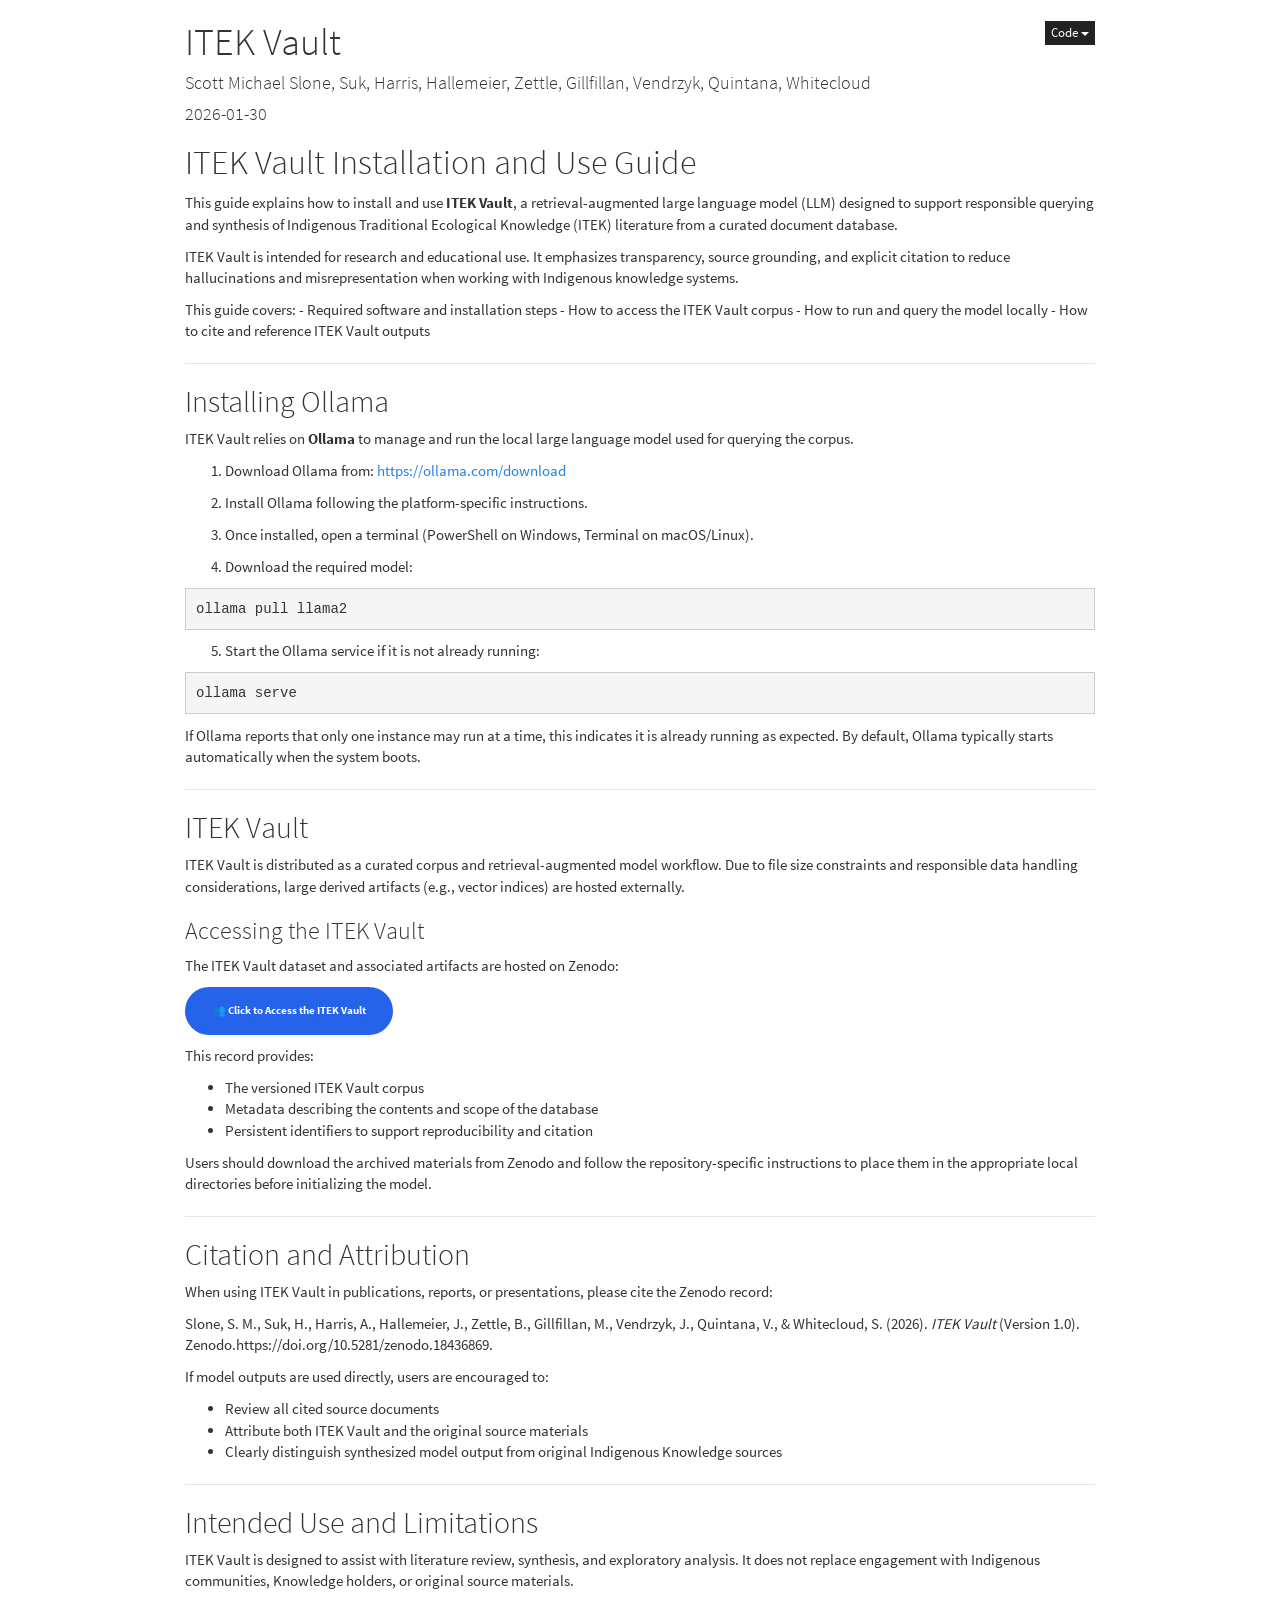
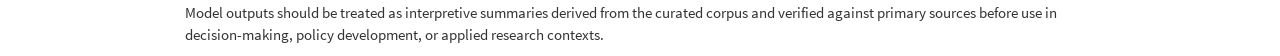
==== commit 4b1bee1b: "update bullets" ====
--- a/docs/index.html
+++ b/docs/index.html
@@ -1814,17 +1814,20 @@
 Gillfillan, M., Vendrzyk, J., Quintana, V., &amp; Whitecloud, S. (2026).
 <em>ITEK Vault</em> (Version 1.0).
 Zenodo.https://doi.org/10.5281/zenodo.18436869.</p>
-<p>If model outputs are used directly, users are encouraged to: - Review
-all cited source documents - Attribute both ITEK Vault and the original
-source materials - Clearly distinguish synthesized model output from
-original Indigenous knowledge sources</p>
+<p>If model outputs are used directly, users are encouraged to:</p>
+<ul>
+<li>Review all cited source documents</li>
+<li>Attribute both ITEK Vault and the original source materials</li>
+<li>Clearly distinguish synthesized model output from original
+Indigenous Knowledge sources</li>
+</ul>
 <hr />
 </div>
 <div id="intended-use-and-limitations" class="section level2">
 <h2>Intended Use and Limitations</h2>
 <p>ITEK Vault is designed to assist with literature review, synthesis,
 and exploratory analysis. It does not replace engagement with Indigenous
-communities, knowledge holders, or original source materials.</p>
+communities, Knowledge holders, or original source materials.</p>
 <p>Model outputs should be treated as interpretive summaries derived
 from the curated corpus and verified against primary sources before use
 in decision-making, policy development, or applied research
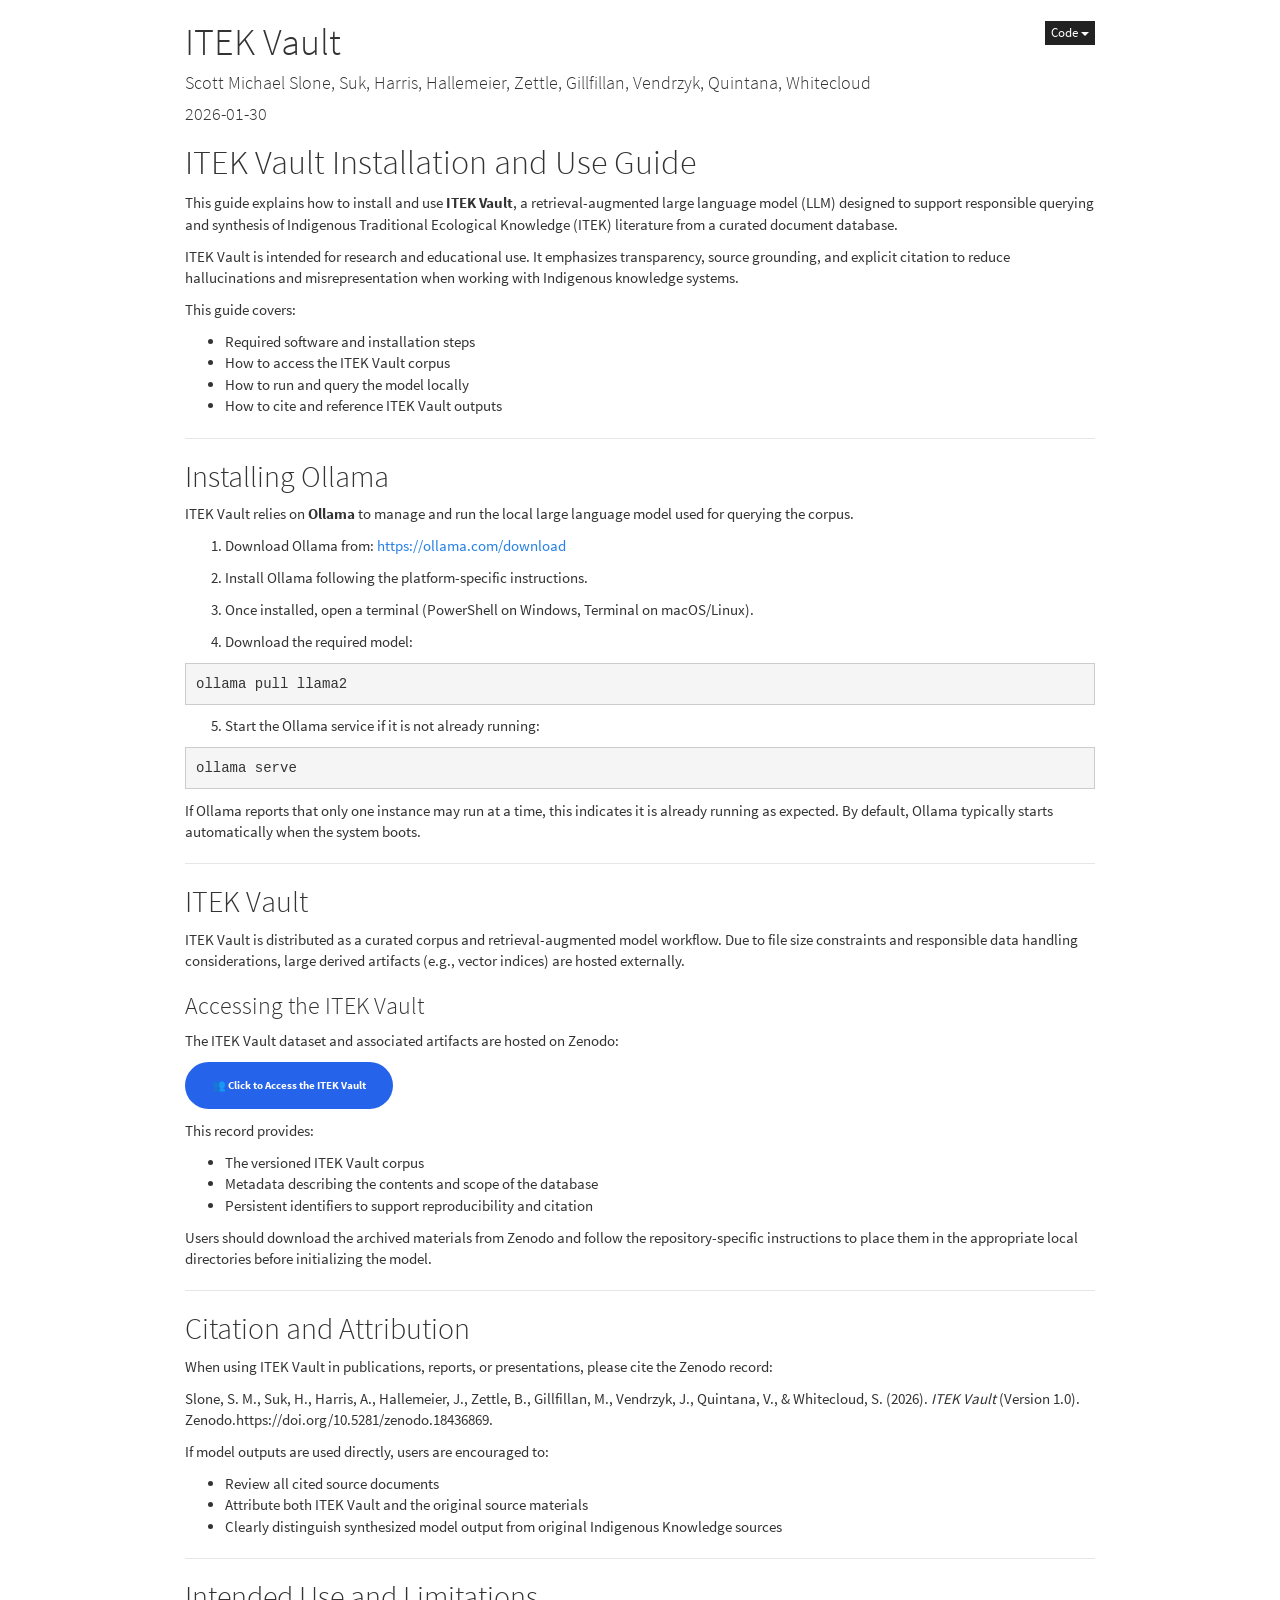
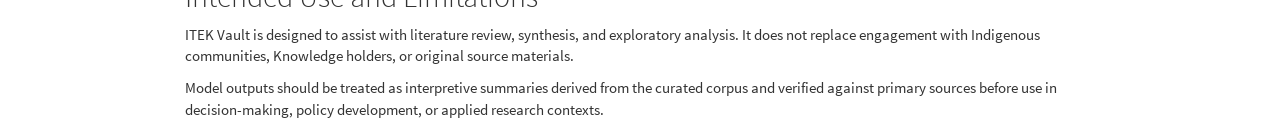
==== commit 0edebd91: "correct bullets" ====
--- a/docs/index.html
+++ b/docs/index.html
@@ -1746,9 +1746,13 @@
 emphasizes transparency, source grounding, and explicit citation to
 reduce hallucinations and misrepresentation when working with Indigenous
 knowledge systems.</p>
-<p>This guide covers: - Required software and installation steps - How
-to access the ITEK Vault corpus - How to run and query the model locally
-- How to cite and reference ITEK Vault outputs</p>
+<p>This guide covers:</p>
+<ul>
+<li>Required software and installation steps</li>
+<li>How to access the ITEK Vault corpus</li>
+<li>How to run and query the model locally</li>
+<li>How to cite and reference ITEK Vault outputs</li>
+</ul>
 <hr />
 <div id="installing-ollama" class="section level2">
 <h2>Installing Ollama</h2>
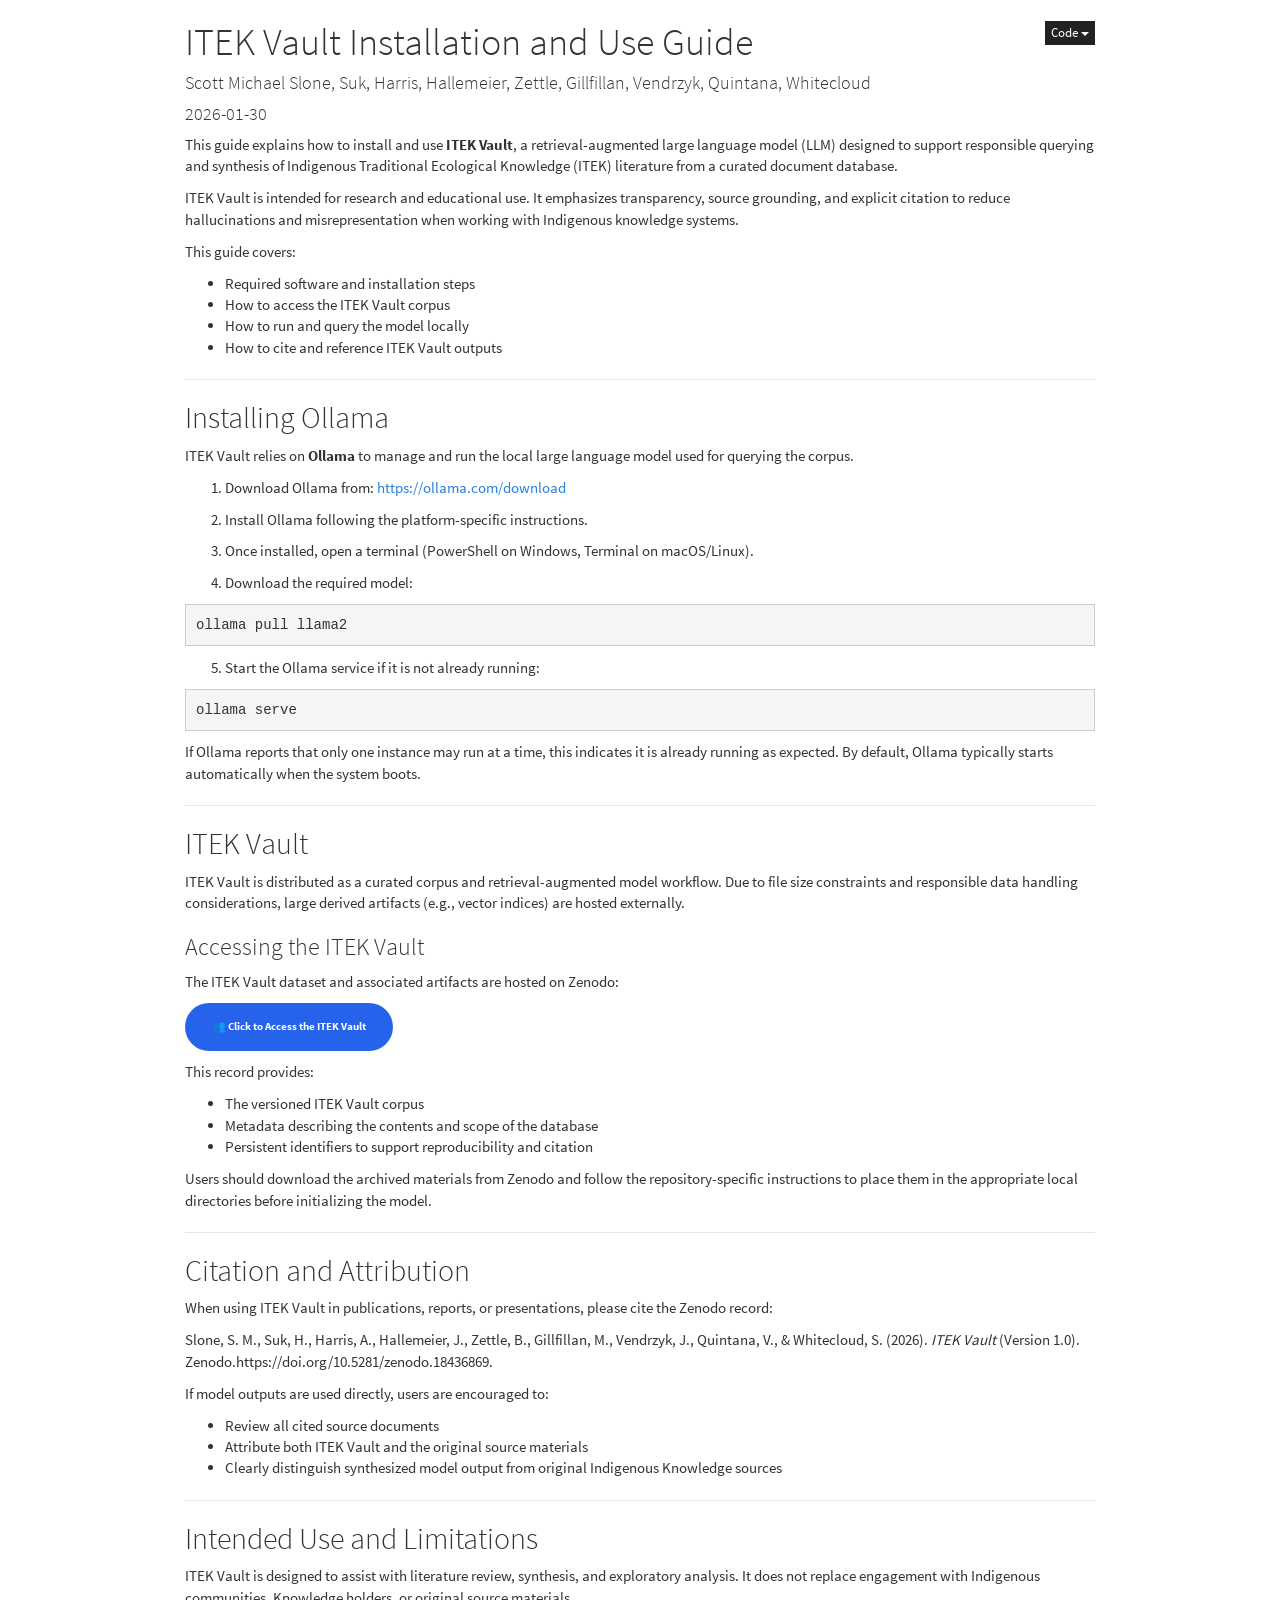
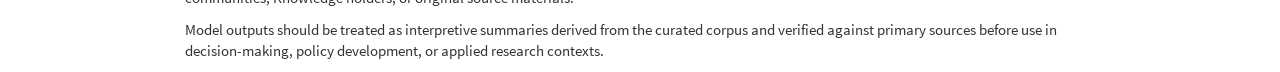
==== commit c565fa24: "update title redundancy" ====
--- a/docs/index.html
+++ b/docs/index.html
@@ -13,7 +13,7 @@
 
 <meta name="date" content="2026-01-30" />
 
-<title>ITEK Vault</title>
+<title>ITEK Vault Installation and Use Guide</title>
 
 <script>// Pandoc 2.9 adds attributes on both header and div. We remove the former (to
 // be compatible with the behavior of Pandoc < 2.8).
@@ -1727,7 +1727,7 @@
 
 
 
-<h1 class="title toc-ignore">ITEK Vault</h1>
+<h1 class="title toc-ignore">ITEK Vault Installation and Use Guide</h1>
 <h4 class="author">Scott Michael Slone, Suk, Harris, Hallemeier, Zettle,
 Gillfillan, Vendrzyk, Quintana, Whitecloud</h4>
 <h4 class="date">2026-01-30</h4>
@@ -1735,8 +1735,6 @@
 </div>
 
 
-<div id="itek-vault-installation-and-use-guide" class="section level1">
-<h1>ITEK Vault Installation and Use Guide</h1>
 <p>This guide explains how to install and use <strong>ITEK
 Vault</strong>, a retrieval-augmented large language model (LLM)
 designed to support responsible querying and synthesis of Indigenous
@@ -1837,7 +1835,6 @@
 in decision-making, policy development, or applied research
 contexts.</p>
 </div>
-</div>
 
 
 
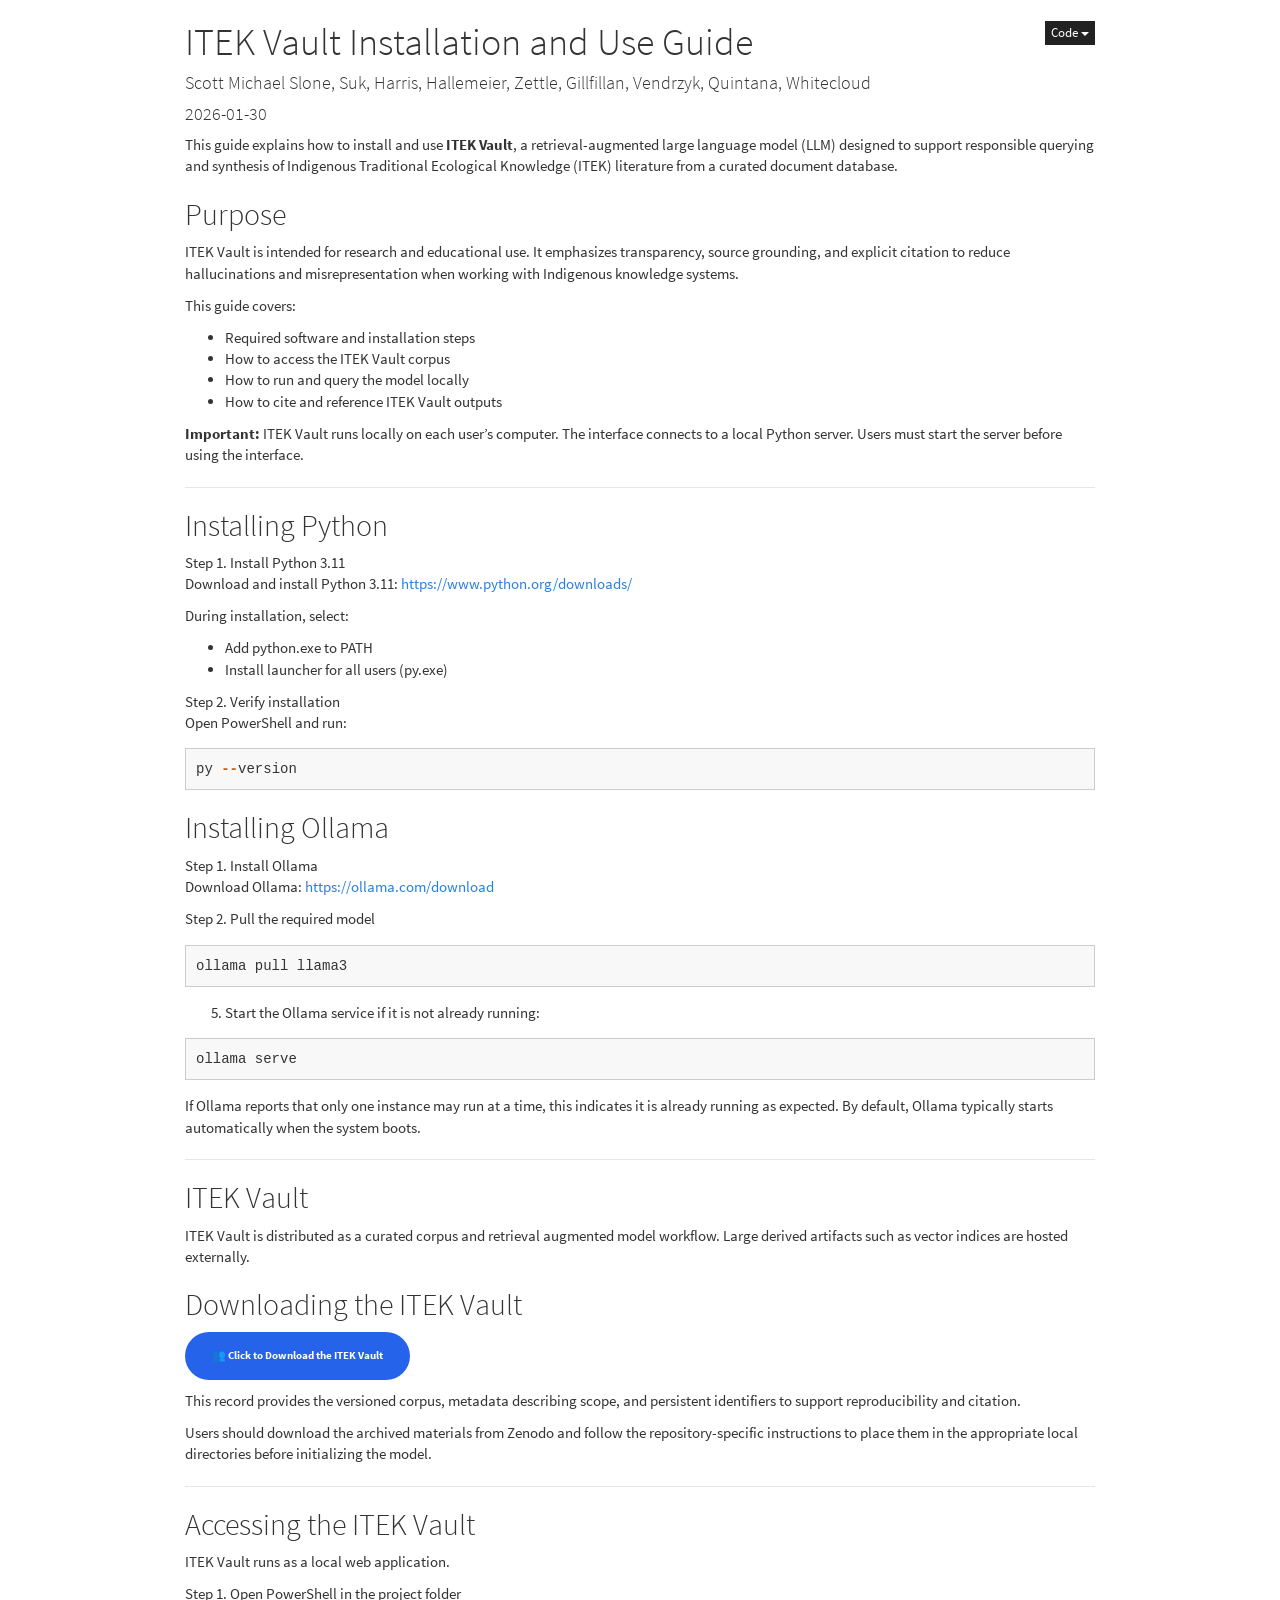
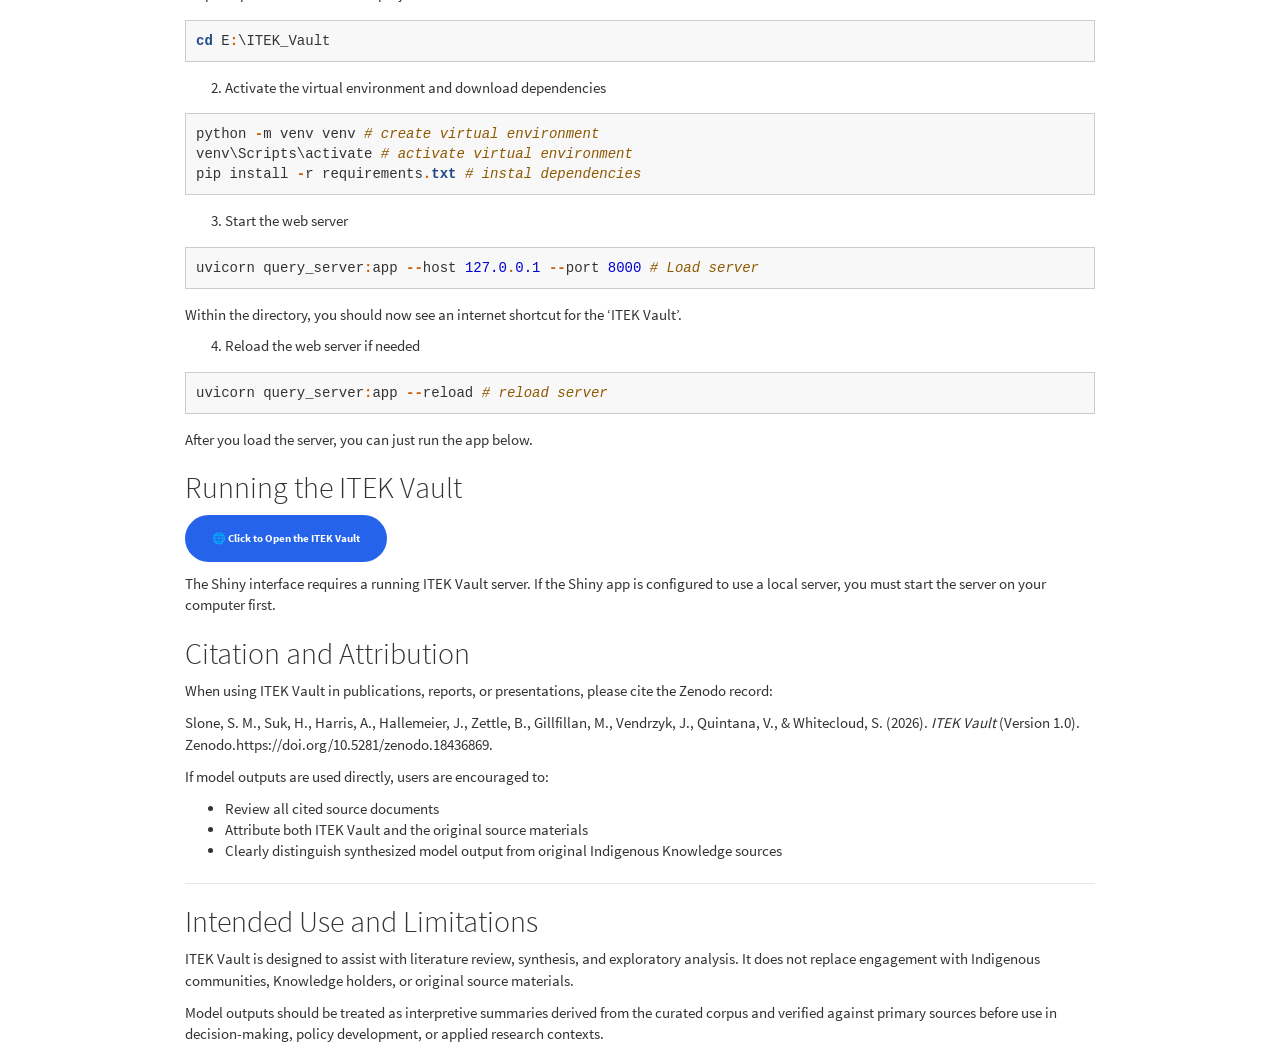
==== commit e9e250a8: "Add files via upload" ====
--- a/docs/index.html
+++ b/docs/index.html
@@ -1,1890 +1,2050 @@
-<!DOCTYPE html>
-
-<html>
-
-<head>
-
-<meta charset="utf-8" />
-<meta name="generator" content="pandoc" />
-<meta http-equiv="X-UA-Compatible" content="IE=EDGE" />
-
-
-<meta name="author" content="Scott Michael Slone, Suk, Harris, Hallemeier, Zettle, Gillfillan, Vendrzyk, Quintana, Whitecloud" />
-
-<meta name="date" content="2026-01-30" />
-
-<title>ITEK Vault Installation and Use Guide</title>
-
-<script>// Pandoc 2.9 adds attributes on both header and div. We remove the former (to
-// be compatible with the behavior of Pandoc < 2.8).
-document.addEventListener('DOMContentLoaded', function(e) {
-  var hs = document.querySelectorAll("div.section[class*='level'] > :first-child");
-  var i, h, a;
-  for (i = 0; i < hs.length; i++) {
-    h = hs[i];
-    if (!/^h[1-6]$/i.test(h.tagName)) continue;  // it should be a header h1-h6
-    a = h.attributes;
-    while (a.length > 0) h.removeAttribute(a[0].name);
-  }
-});
-</script>
-<script>/*! jQuery v3.6.0 | (c) OpenJS Foundation and other contributors | jquery.org/license */
-!function(e,t){"use strict";"object"==typeof module&&"object"==typeof module.exports?module.exports=e.document?t(e,!0):function(e){if(!e.document)throw new Error("jQuery requires a window with a document");return t(e)}:t(e)}("undefined"!=typeof window?window:this,function(C,e){"use strict";var t=[],r=Object.getPrototypeOf,s=t.slice,g=t.flat?function(e){return t.flat.call(e)}:function(e){return t.concat.apply([],e)},u=t.push,i=t.indexOf,n={},o=n.toString,v=n.hasOwnProperty,a=v.toString,l=a.call(Object),y={},m=function(e){return"function"==typeof e&&"number"!=typeof e.nodeType&&"function"!=typeof e.item},x=function(e){return null!=e&&e===e.window},E=C.document,c={type:!0,src:!0,nonce:!0,noModule:!0};function b(e,t,n){var r,i,o=(n=n||E).createElement("script");if(o.text=e,t)for(r in c)(i=t[r]||t.getAttribute&&t.getAttribute(r))&&o.setAttribute(r,i);n.head.appendChild(o).parentNode.removeChild(o)}function w(e){return null==e?e+"":"object"==typeof e||"function"==typeof e?n[o.call(e)]||"object":typeof e}var f="3.6.0",S=function(e,t){return new S.fn.init(e,t)};function p(e){var t=!!e&&"length"in e&&e.length,n=w(e);return!m(e)&&!x(e)&&("array"===n||0===t||"number"==typeof t&&0<t&&t-1 in e)}S.fn=S.prototype={jquery:f,constructor:S,length:0,toArray:function(){return s.call(this)},get:function(e){return null==e?s.call(this):e<0?this[e+this.length]:this[e]},pushStack:function(e){var t=S.merge(this.constructor(),e);return t.prevObject=this,t},each:function(e){return S.each(this,e)},map:function(n){return this.pushStack(S.map(this,function(e,t){return n.call(e,t,e)}))},slice:function(){return this.pushStack(s.apply(this,arguments))},first:function(){return this.eq(0)},last:function(){return this.eq(-1)},even:function(){return this.pushStack(S.grep(this,function(e,t){return(t+1)%2}))},odd:function(){return this.pushStack(S.grep(this,function(e,t){return t%2}))},eq:function(e){var t=this.length,n=+e+(e<0?t:0);return this.pushStack(0<=n&&n<t?[this[n]]:[])},end:function(){return this.prevObject||this.constructor()},push:u,sort:t.sort,splice:t.splice},S.extend=S.fn.extend=function(){var e,t,n,r,i,o,a=arguments[0]||{},s=1,u=arguments.length,l=!1;for("boolean"==typeof a&&(l=a,a=arguments[s]||{},s++),"object"==typeof a||m(a)||(a={}),s===u&&(a=this,s--);s<u;s++)if(null!=(e=arguments[s]))for(t in e)r=e[t],"__proto__"!==t&&a!==r&&(l&&r&&(S.isPlainObject(r)||(i=Array.isArray(r)))?(n=a[t],o=i&&!Array.isArray(n)?[]:i||S.isPlainObject(n)?n:{},i=!1,a[t]=S.extend(l,o,r)):void 0!==r&&(a[t]=r));return a},S.extend({expando:"jQuery"+(f+Math.random()).replace(/\D/g,""),isReady:!0,error:function(e){throw new Error(e)},noop:function(){},isPlainObject:function(e){var t,n;return!(!e||"[object Object]"!==o.call(e))&&(!(t=r(e))||"function"==typeof(n=v.call(t,"constructor")&&t.constructor)&&a.call(n)===l)},isEmptyObject:function(e){var t;for(t in e)return!1;return!0},globalEval:function(e,t,n){b(e,{nonce:t&&t.nonce},n)},each:function(e,t){var n,r=0;if(p(e)){for(n=e.length;r<n;r++)if(!1===t.call(e[r],r,e[r]))break}else for(r in e)if(!1===t.call(e[r],r,e[r]))break;return e},makeArray:function(e,t){var n=t||[];return null!=e&&(p(Object(e))?S.merge(n,"string"==typeof e?[e]:e):u.call(n,e)),n},inArray:function(e,t,n){return null==t?-1:i.call(t,e,n)},merge:function(e,t){for(var n=+t.length,r=0,i=e.length;r<n;r++)e[i++]=t[r];return e.length=i,e},grep:function(e,t,n){for(var r=[],i=0,o=e.length,a=!n;i<o;i++)!t(e[i],i)!==a&&r.push(e[i]);return r},map:function(e,t,n){var r,i,o=0,a=[];if(p(e))for(r=e.length;o<r;o++)null!=(i=t(e[o],o,n))&&a.push(i);else for(o in e)null!=(i=t(e[o],o,n))&&a.push(i);return g(a)},guid:1,support:y}),"function"==typeof Symbol&&(S.fn[Symbol.iterator]=t[Symbol.iterator]),S.each("Boolean Number String Function Array Date RegExp Object Error Symbol".split(" "),function(e,t){n["[object "+t+"]"]=t.toLowerCase()});var d=function(n){var e,d,b,o,i,h,f,g,w,u,l,T,C,a,E,v,s,c,y,S="sizzle"+1*new Date,p=n.document,k=0,r=0,m=ue(),x=ue(),A=ue(),N=ue(),j=function(e,t){return e===t&&(l=!0),0},D={}.hasOwnProperty,t=[],q=t.pop,L=t.push,H=t.push,O=t.slice,P=function(e,t){for(var n=0,r=e.length;n<r;n++)if(e[n]===t)return n;return-1},R="checked|selected|async|autofocus|autoplay|controls|defer|disabled|hidden|ismap|loop|multiple|open|readonly|required|scoped",M="[\\x20\\t\\r\\n\\f]",I="(?:\\\\[\\da-fA-F]{1,6}"+M+"?|\\\\[^\\r\\n\\f]|[\\w-]|[^\0-\\x7f])+",W="\\["+M+"*("+I+")(?:"+M+"*([*^$|!~]?=)"+M+"*(?:'((?:\\\\.|[^\\\\'])*)'|\"((?:\\\\.|[^\\\\\"])*)\"|("+I+"))|)"+M+"*\\]",F=":("+I+")(?:\\((('((?:\\\\.|[^\\\\'])*)'|\"((?:\\\\.|[^\\\\\"])*)\")|((?:\\\\.|[^\\\\()[\\]]|"+W+")*)|.*)\\)|)",B=new RegExp(M+"+","g"),$=new RegExp("^"+M+"+|((?:^|[^\\\\])(?:\\\\.)*)"+M+"+$","g"),_=new RegExp("^"+M+"*,"+M+"*"),z=new RegExp("^"+M+"*([>+~]|"+M+")"+M+"*"),U=new RegExp(M+"|>"),X=new RegExp(F),V=new RegExp("^"+I+"$"),G={ID:new RegExp("^#("+I+")"),CLASS:new RegExp("^\\.("+I+")"),TAG:new RegExp("^("+I+"|[*])"),ATTR:new RegExp("^"+W),PSEUDO:new RegExp("^"+F),CHILD:new RegExp("^:(only|first|last|nth|nth-last)-(child|of-type)(?:\\("+M+"*(even|odd|(([+-]|)(\\d*)n|)"+M+"*(?:([+-]|)"+M+"*(\\d+)|))"+M+"*\\)|)","i"),bool:new RegExp("^(?:"+R+")$","i"),needsContext:new RegExp("^"+M+"*[>+~]|:(even|odd|eq|gt|lt|nth|first|last)(?:\\("+M+"*((?:-\\d)?\\d*)"+M+"*\\)|)(?=[^-]|$)","i")},Y=/HTML$/i,Q=/^(?:input|select|textarea|button)$/i,J=/^h\d$/i,K=/^[^{]+\{\s*\[native \w/,Z=/^(?:#([\w-]+)|(\w+)|\.([\w-]+))$/,ee=/[+~]/,te=new RegExp("\\\\[\\da-fA-F]{1,6}"+M+"?|\\\\([^\\r\\n\\f])","g"),ne=function(e,t){var n="0x"+e.slice(1)-65536;return t||(n<0?String.fromCharCode(n+65536):String.fromCharCode(n>>10|55296,1023&n|56320))},re=/([\0-\x1f\x7f]|^-?\d)|^-$|[^\0-\x1f\x7f-\uFFFF\w-]/g,ie=function(e,t){return t?"\0"===e?"\ufffd":e.slice(0,-1)+"\\"+e.charCodeAt(e.length-1).toString(16)+" ":"\\"+e},oe=function(){T()},ae=be(function(e){return!0===e.disabled&&"fieldset"===e.nodeName.toLowerCase()},{dir:"parentNode",next:"legend"});try{H.apply(t=O.call(p.childNodes),p.childNodes),t[p.childNodes.length].nodeType}catch(e){H={apply:t.length?function(e,t){L.apply(e,O.call(t))}:function(e,t){var n=e.length,r=0;while(e[n++]=t[r++]);e.length=n-1}}}function se(t,e,n,r){var i,o,a,s,u,l,c,f=e&&e.ownerDocument,p=e?e.nodeType:9;if(n=n||[],"string"!=typeof t||!t||1!==p&&9!==p&&11!==p)return n;if(!r&&(T(e),e=e||C,E)){if(11!==p&&(u=Z.exec(t)))if(i=u[1]){if(9===p){if(!(a=e.getElementById(i)))return n;if(a.id===i)return n.push(a),n}else if(f&&(a=f.getElementById(i))&&y(e,a)&&a.id===i)return n.push(a),n}else{if(u[2])return H.apply(n,e.getElementsByTagName(t)),n;if((i=u[3])&&d.getElementsByClassName&&e.getElementsByClassName)return H.apply(n,e.getElementsByClassName(i)),n}if(d.qsa&&!N[t+" "]&&(!v||!v.test(t))&&(1!==p||"object"!==e.nodeName.toLowerCase())){if(c=t,f=e,1===p&&(U.test(t)||z.test(t))){(f=ee.test(t)&&ye(e.parentNode)||e)===e&&d.scope||((s=e.getAttribute("id"))?s=s.replace(re,ie):e.setAttribute("id",s=S)),o=(l=h(t)).length;while(o--)l[o]=(s?"#"+s:":scope")+" "+xe(l[o]);c=l.join(",")}try{return H.apply(n,f.querySelectorAll(c)),n}catch(e){N(t,!0)}finally{s===S&&e.removeAttribute("id")}}}return g(t.replace($,"$1"),e,n,r)}function ue(){var r=[];return function e(t,n){return r.push(t+" ")>b.cacheLength&&delete e[r.shift()],e[t+" "]=n}}function le(e){return e[S]=!0,e}function ce(e){var t=C.createElement("fieldset");try{return!!e(t)}catch(e){return!1}finally{t.parentNode&&t.parentNode.removeChild(t),t=null}}function fe(e,t){var n=e.split("|"),r=n.length;while(r--)b.attrHandle[n[r]]=t}function pe(e,t){var n=t&&e,r=n&&1===e.nodeType&&1===t.nodeType&&e.sourceIndex-t.sourceIndex;if(r)return r;if(n)while(n=n.nextSibling)if(n===t)return-1;return e?1:-1}function de(t){return function(e){return"input"===e.nodeName.toLowerCase()&&e.type===t}}function he(n){return function(e){var t=e.nodeName.toLowerCase();return("input"===t||"button"===t)&&e.type===n}}function ge(t){return function(e){return"form"in e?e.parentNode&&!1===e.disabled?"label"in e?"label"in e.parentNode?e.parentNode.disabled===t:e.disabled===t:e.isDisabled===t||e.isDisabled!==!t&&ae(e)===t:e.disabled===t:"label"in e&&e.disabled===t}}function ve(a){return le(function(o){return o=+o,le(function(e,t){var n,r=a([],e.length,o),i=r.length;while(i--)e[n=r[i]]&&(e[n]=!(t[n]=e[n]))})})}function ye(e){return e&&"undefined"!=typeof e.getElementsByTagName&&e}for(e in d=se.support={},i=se.isXML=function(e){var t=e&&e.namespaceURI,n=e&&(e.ownerDocument||e).documentElement;return!Y.test(t||n&&n.nodeName||"HTML")},T=se.setDocument=function(e){var t,n,r=e?e.ownerDocument||e:p;return r!=C&&9===r.nodeType&&r.documentElement&&(a=(C=r).documentElement,E=!i(C),p!=C&&(n=C.defaultView)&&n.top!==n&&(n.addEventListener?n.addEventListener("unload",oe,!1):n.attachEvent&&n.attachEvent("onunload",oe)),d.scope=ce(function(e){return a.appendChild(e).appendChild(C.createElement("div")),"undefined"!=typeof e.querySelectorAll&&!e.querySelectorAll(":scope fieldset div").length}),d.attributes=ce(function(e){return e.className="i",!e.getAttribute("className")}),d.getElementsByTagName=ce(function(e){return e.appendChild(C.createComment("")),!e.getElementsByTagName("*").length}),d.getElementsByClassName=K.test(C.getElementsByClassName),d.getById=ce(function(e){return a.appendChild(e).id=S,!C.getElementsByName||!C.getElementsByName(S).length}),d.getById?(b.filter.ID=function(e){var t=e.replace(te,ne);return function(e){return e.getAttribute("id")===t}},b.find.ID=function(e,t){if("undefined"!=typeof t.getElementById&&E){var n=t.getElementById(e);return n?[n]:[]}}):(b.filter.ID=function(e){var n=e.replace(te,ne);return function(e){var t="undefined"!=typeof e.getAttributeNode&&e.getAttributeNode("id");return t&&t.value===n}},b.find.ID=function(e,t){if("undefined"!=typeof t.getElementById&&E){var n,r,i,o=t.getElementById(e);if(o){if((n=o.getAttributeNode("id"))&&n.value===e)return[o];i=t.getElementsByName(e),r=0;while(o=i[r++])if((n=o.getAttributeNode("id"))&&n.value===e)return[o]}return[]}}),b.find.TAG=d.getElementsByTagName?function(e,t){return"undefined"!=typeof t.getElementsByTagName?t.getElementsByTagName(e):d.qsa?t.querySelectorAll(e):void 0}:function(e,t){var n,r=[],i=0,o=t.getElementsByTagName(e);if("*"===e){while(n=o[i++])1===n.nodeType&&r.push(n);return r}return o},b.find.CLASS=d.getElementsByClassName&&function(e,t){if("undefined"!=typeof t.getElementsByClassName&&E)return t.getElementsByClassName(e)},s=[],v=[],(d.qsa=K.test(C.querySelectorAll))&&(ce(function(e){var t;a.appendChild(e).innerHTML="<a id='"+S+"'></a><select id='"+S+"-\r\\' msallowcapture=''><option selected=''></option></select>",e.querySelectorAll("[msallowcapture^='']").length&&v.push("[*^$]="+M+"*(?:''|\"\")"),e.querySelectorAll("[selected]").length||v.push("\\["+M+"*(?:value|"+R+")"),e.querySelectorAll("[id~="+S+"-]").length||v.push("~="),(t=C.createElement("input")).setAttribute("name",""),e.appendChild(t),e.querySelectorAll("[name='']").length||v.push("\\["+M+"*name"+M+"*="+M+"*(?:''|\"\")"),e.querySelectorAll(":checked").length||v.push(":checked"),e.querySelectorAll("a#"+S+"+*").length||v.push(".#.+[+~]"),e.querySelectorAll("\\\f"),v.push("[\\r\\n\\f]")}),ce(function(e){e.innerHTML="<a href='' disabled='disabled'></a><select disabled='disabled'><option/></select>";var t=C.createElement("input");t.setAttribute("type","hidden"),e.appendChild(t).setAttribute("name","D"),e.querySelectorAll("[name=d]").length&&v.push("name"+M+"*[*^$|!~]?="),2!==e.querySelectorAll(":enabled").length&&v.push(":enabled",":disabled"),a.appendChild(e).disabled=!0,2!==e.querySelectorAll(":disabled").length&&v.push(":enabled",":disabled"),e.querySelectorAll("*,:x"),v.push(",.*:")})),(d.matchesSelector=K.test(c=a.matches||a.webkitMatchesSelector||a.mozMatchesSelector||a.oMatchesSelector||a.msMatchesSelector))&&ce(function(e){d.disconnectedMatch=c.call(e,"*"),c.call(e,"[s!='']:x"),s.push("!=",F)}),v=v.length&&new RegExp(v.join("|")),s=s.length&&new RegExp(s.join("|")),t=K.test(a.compareDocumentPosition),y=t||K.test(a.contains)?function(e,t){var n=9===e.nodeType?e.documentElement:e,r=t&&t.parentNode;return e===r||!(!r||1!==r.nodeType||!(n.contains?n.contains(r):e.compareDocumentPosition&&16&e.compareDocumentPosition(r)))}:function(e,t){if(t)while(t=t.parentNode)if(t===e)return!0;return!1},j=t?function(e,t){if(e===t)return l=!0,0;var n=!e.compareDocumentPosition-!t.compareDocumentPosition;return n||(1&(n=(e.ownerDocument||e)==(t.ownerDocument||t)?e.compareDocumentPosition(t):1)||!d.sortDetached&&t.compareDocumentPosition(e)===n?e==C||e.ownerDocument==p&&y(p,e)?-1:t==C||t.ownerDocument==p&&y(p,t)?1:u?P(u,e)-P(u,t):0:4&n?-1:1)}:function(e,t){if(e===t)return l=!0,0;var n,r=0,i=e.parentNode,o=t.parentNode,a=[e],s=[t];if(!i||!o)return e==C?-1:t==C?1:i?-1:o?1:u?P(u,e)-P(u,t):0;if(i===o)return pe(e,t);n=e;while(n=n.parentNode)a.unshift(n);n=t;while(n=n.parentNode)s.unshift(n);while(a[r]===s[r])r++;return r?pe(a[r],s[r]):a[r]==p?-1:s[r]==p?1:0}),C},se.matches=function(e,t){return se(e,null,null,t)},se.matchesSelector=function(e,t){if(T(e),d.matchesSelector&&E&&!N[t+" "]&&(!s||!s.test(t))&&(!v||!v.test(t)))try{var n=c.call(e,t);if(n||d.disconnectedMatch||e.document&&11!==e.document.nodeType)return n}catch(e){N(t,!0)}return 0<se(t,C,null,[e]).length},se.contains=function(e,t){return(e.ownerDocument||e)!=C&&T(e),y(e,t)},se.attr=function(e,t){(e.ownerDocument||e)!=C&&T(e);var n=b.attrHandle[t.toLowerCase()],r=n&&D.call(b.attrHandle,t.toLowerCase())?n(e,t,!E):void 0;return void 0!==r?r:d.attributes||!E?e.getAttribute(t):(r=e.getAttributeNode(t))&&r.specified?r.value:null},se.escape=function(e){return(e+"").replace(re,ie)},se.error=function(e){throw new Error("Syntax error, unrecognized expression: "+e)},se.uniqueSort=function(e){var t,n=[],r=0,i=0;if(l=!d.detectDuplicates,u=!d.sortStable&&e.slice(0),e.sort(j),l){while(t=e[i++])t===e[i]&&(r=n.push(i));while(r--)e.splice(n[r],1)}return u=null,e},o=se.getText=function(e){var t,n="",r=0,i=e.nodeType;if(i){if(1===i||9===i||11===i){if("string"==typeof e.textContent)return e.textContent;for(e=e.firstChild;e;e=e.nextSibling)n+=o(e)}else if(3===i||4===i)return e.nodeValue}else while(t=e[r++])n+=o(t);return n},(b=se.selectors={cacheLength:50,createPseudo:le,match:G,attrHandle:{},find:{},relative:{">":{dir:"parentNode",first:!0}," ":{dir:"parentNode"},"+":{dir:"previousSibling",first:!0},"~":{dir:"previousSibling"}},preFilter:{ATTR:function(e){return e[1]=e[1].replace(te,ne),e[3]=(e[3]||e[4]||e[5]||"").replace(te,ne),"~="===e[2]&&(e[3]=" "+e[3]+" "),e.slice(0,4)},CHILD:function(e){return e[1]=e[1].toLowerCase(),"nth"===e[1].slice(0,3)?(e[3]||se.error(e[0]),e[4]=+(e[4]?e[5]+(e[6]||1):2*("even"===e[3]||"odd"===e[3])),e[5]=+(e[7]+e[8]||"odd"===e[3])):e[3]&&se.error(e[0]),e},PSEUDO:function(e){var t,n=!e[6]&&e[2];return G.CHILD.test(e[0])?null:(e[3]?e[2]=e[4]||e[5]||"":n&&X.test(n)&&(t=h(n,!0))&&(t=n.indexOf(")",n.length-t)-n.length)&&(e[0]=e[0].slice(0,t),e[2]=n.slice(0,t)),e.slice(0,3))}},filter:{TAG:function(e){var t=e.replace(te,ne).toLowerCase();return"*"===e?function(){return!0}:function(e){return e.nodeName&&e.nodeName.toLowerCase()===t}},CLASS:function(e){var t=m[e+" "];return t||(t=new RegExp("(^|"+M+")"+e+"("+M+"|$)"))&&m(e,function(e){return t.test("string"==typeof e.className&&e.className||"undefined"!=typeof e.getAttribute&&e.getAttribute("class")||"")})},ATTR:function(n,r,i){return function(e){var t=se.attr(e,n);return null==t?"!="===r:!r||(t+="","="===r?t===i:"!="===r?t!==i:"^="===r?i&&0===t.indexOf(i):"*="===r?i&&-1<t.indexOf(i):"$="===r?i&&t.slice(-i.length)===i:"~="===r?-1<(" "+t.replace(B," ")+" ").indexOf(i):"|="===r&&(t===i||t.slice(0,i.length+1)===i+"-"))}},CHILD:function(h,e,t,g,v){var y="nth"!==h.slice(0,3),m="last"!==h.slice(-4),x="of-type"===e;return 1===g&&0===v?function(e){return!!e.parentNode}:function(e,t,n){var r,i,o,a,s,u,l=y!==m?"nextSibling":"previousSibling",c=e.parentNode,f=x&&e.nodeName.toLowerCase(),p=!n&&!x,d=!1;if(c){if(y){while(l){a=e;while(a=a[l])if(x?a.nodeName.toLowerCase()===f:1===a.nodeType)return!1;u=l="only"===h&&!u&&"nextSibling"}return!0}if(u=[m?c.firstChild:c.lastChild],m&&p){d=(s=(r=(i=(o=(a=c)[S]||(a[S]={}))[a.uniqueID]||(o[a.uniqueID]={}))[h]||[])[0]===k&&r[1])&&r[2],a=s&&c.childNodes[s];while(a=++s&&a&&a[l]||(d=s=0)||u.pop())if(1===a.nodeType&&++d&&a===e){i[h]=[k,s,d];break}}else if(p&&(d=s=(r=(i=(o=(a=e)[S]||(a[S]={}))[a.uniqueID]||(o[a.uniqueID]={}))[h]||[])[0]===k&&r[1]),!1===d)while(a=++s&&a&&a[l]||(d=s=0)||u.pop())if((x?a.nodeName.toLowerCase()===f:1===a.nodeType)&&++d&&(p&&((i=(o=a[S]||(a[S]={}))[a.uniqueID]||(o[a.uniqueID]={}))[h]=[k,d]),a===e))break;return(d-=v)===g||d%g==0&&0<=d/g}}},PSEUDO:function(e,o){var t,a=b.pseudos[e]||b.setFilters[e.toLowerCase()]||se.error("unsupported pseudo: "+e);return a[S]?a(o):1<a.length?(t=[e,e,"",o],b.setFilters.hasOwnProperty(e.toLowerCase())?le(function(e,t){var n,r=a(e,o),i=r.length;while(i--)e[n=P(e,r[i])]=!(t[n]=r[i])}):function(e){return a(e,0,t)}):a}},pseudos:{not:le(function(e){var r=[],i=[],s=f(e.replace($,"$1"));return s[S]?le(function(e,t,n,r){var i,o=s(e,null,r,[]),a=e.length;while(a--)(i=o[a])&&(e[a]=!(t[a]=i))}):function(e,t,n){return r[0]=e,s(r,null,n,i),r[0]=null,!i.pop()}}),has:le(function(t){return function(e){return 0<se(t,e).length}}),contains:le(function(t){return t=t.replace(te,ne),function(e){return-1<(e.textContent||o(e)).indexOf(t)}}),lang:le(function(n){return V.test(n||"")||se.error("unsupported lang: "+n),n=n.replace(te,ne).toLowerCase(),function(e){var t;do{if(t=E?e.lang:e.getAttribute("xml:lang")||e.getAttribute("lang"))return(t=t.toLowerCase())===n||0===t.indexOf(n+"-")}while((e=e.parentNode)&&1===e.nodeType);return!1}}),target:function(e){var t=n.location&&n.location.hash;return t&&t.slice(1)===e.id},root:function(e){return e===a},focus:function(e){return e===C.activeElement&&(!C.hasFocus||C.hasFocus())&&!!(e.type||e.href||~e.tabIndex)},enabled:ge(!1),disabled:ge(!0),checked:function(e){var t=e.nodeName.toLowerCase();return"input"===t&&!!e.checked||"option"===t&&!!e.selected},selected:function(e){return e.parentNode&&e.parentNode.selectedIndex,!0===e.selected},empty:function(e){for(e=e.firstChild;e;e=e.nextSibling)if(e.nodeType<6)return!1;return!0},parent:function(e){return!b.pseudos.empty(e)},header:function(e){return J.test(e.nodeName)},input:function(e){return Q.test(e.nodeName)},button:function(e){var t=e.nodeName.toLowerCase();return"input"===t&&"button"===e.type||"button"===t},text:function(e){var t;return"input"===e.nodeName.toLowerCase()&&"text"===e.type&&(null==(t=e.getAttribute("type"))||"text"===t.toLowerCase())},first:ve(function(){return[0]}),last:ve(function(e,t){return[t-1]}),eq:ve(function(e,t,n){return[n<0?n+t:n]}),even:ve(function(e,t){for(var n=0;n<t;n+=2)e.push(n);return e}),odd:ve(function(e,t){for(var n=1;n<t;n+=2)e.push(n);return e}),lt:ve(function(e,t,n){for(var r=n<0?n+t:t<n?t:n;0<=--r;)e.push(r);return e}),gt:ve(function(e,t,n){for(var r=n<0?n+t:n;++r<t;)e.push(r);return e})}}).pseudos.nth=b.pseudos.eq,{radio:!0,checkbox:!0,file:!0,password:!0,image:!0})b.pseudos[e]=de(e);for(e in{submit:!0,reset:!0})b.pseudos[e]=he(e);function me(){}function xe(e){for(var t=0,n=e.length,r="";t<n;t++)r+=e[t].value;return r}function be(s,e,t){var u=e.dir,l=e.next,c=l||u,f=t&&"parentNode"===c,p=r++;return e.first?function(e,t,n){while(e=e[u])if(1===e.nodeType||f)return s(e,t,n);return!1}:function(e,t,n){var r,i,o,a=[k,p];if(n){while(e=e[u])if((1===e.nodeType||f)&&s(e,t,n))return!0}else while(e=e[u])if(1===e.nodeType||f)if(i=(o=e[S]||(e[S]={}))[e.uniqueID]||(o[e.uniqueID]={}),l&&l===e.nodeName.toLowerCase())e=e[u]||e;else{if((r=i[c])&&r[0]===k&&r[1]===p)return a[2]=r[2];if((i[c]=a)[2]=s(e,t,n))return!0}return!1}}function we(i){return 1<i.length?function(e,t,n){var r=i.length;while(r--)if(!i[r](e,t,n))return!1;return!0}:i[0]}function Te(e,t,n,r,i){for(var o,a=[],s=0,u=e.length,l=null!=t;s<u;s++)(o=e[s])&&(n&&!n(o,r,i)||(a.push(o),l&&t.push(s)));return a}function Ce(d,h,g,v,y,e){return v&&!v[S]&&(v=Ce(v)),y&&!y[S]&&(y=Ce(y,e)),le(function(e,t,n,r){var i,o,a,s=[],u=[],l=t.length,c=e||function(e,t,n){for(var r=0,i=t.length;r<i;r++)se(e,t[r],n);return n}(h||"*",n.nodeType?[n]:n,[]),f=!d||!e&&h?c:Te(c,s,d,n,r),p=g?y||(e?d:l||v)?[]:t:f;if(g&&g(f,p,n,r),v){i=Te(p,u),v(i,[],n,r),o=i.length;while(o--)(a=i[o])&&(p[u[o]]=!(f[u[o]]=a))}if(e){if(y||d){if(y){i=[],o=p.length;while(o--)(a=p[o])&&i.push(f[o]=a);y(null,p=[],i,r)}o=p.length;while(o--)(a=p[o])&&-1<(i=y?P(e,a):s[o])&&(e[i]=!(t[i]=a))}}else p=Te(p===t?p.splice(l,p.length):p),y?y(null,t,p,r):H.apply(t,p)})}function Ee(e){for(var i,t,n,r=e.length,o=b.relative[e[0].type],a=o||b.relative[" "],s=o?1:0,u=be(function(e){return e===i},a,!0),l=be(function(e){return-1<P(i,e)},a,!0),c=[function(e,t,n){var r=!o&&(n||t!==w)||((i=t).nodeType?u(e,t,n):l(e,t,n));return i=null,r}];s<r;s++)if(t=b.relative[e[s].type])c=[be(we(c),t)];else{if((t=b.filter[e[s].type].apply(null,e[s].matches))[S]){for(n=++s;n<r;n++)if(b.relative[e[n].type])break;return Ce(1<s&&we(c),1<s&&xe(e.slice(0,s-1).concat({value:" "===e[s-2].type?"*":""})).replace($,"$1"),t,s<n&&Ee(e.slice(s,n)),n<r&&Ee(e=e.slice(n)),n<r&&xe(e))}c.push(t)}return we(c)}return me.prototype=b.filters=b.pseudos,b.setFilters=new me,h=se.tokenize=function(e,t){var n,r,i,o,a,s,u,l=x[e+" "];if(l)return t?0:l.slice(0);a=e,s=[],u=b.preFilter;while(a){for(o in n&&!(r=_.exec(a))||(r&&(a=a.slice(r[0].length)||a),s.push(i=[])),n=!1,(r=z.exec(a))&&(n=r.shift(),i.push({value:n,type:r[0].replace($," ")}),a=a.slice(n.length)),b.filter)!(r=G[o].exec(a))||u[o]&&!(r=u[o](r))||(n=r.shift(),i.push({value:n,type:o,matches:r}),a=a.slice(n.length));if(!n)break}return t?a.length:a?se.error(e):x(e,s).slice(0)},f=se.compile=function(e,t){var n,v,y,m,x,r,i=[],o=[],a=A[e+" "];if(!a){t||(t=h(e)),n=t.length;while(n--)(a=Ee(t[n]))[S]?i.push(a):o.push(a);(a=A(e,(v=o,m=0<(y=i).length,x=0<v.length,r=function(e,t,n,r,i){var o,a,s,u=0,l="0",c=e&&[],f=[],p=w,d=e||x&&b.find.TAG("*",i),h=k+=null==p?1:Math.random()||.1,g=d.length;for(i&&(w=t==C||t||i);l!==g&&null!=(o=d[l]);l++){if(x&&o){a=0,t||o.ownerDocument==C||(T(o),n=!E);while(s=v[a++])if(s(o,t||C,n)){r.push(o);break}i&&(k=h)}m&&((o=!s&&o)&&u--,e&&c.push(o))}if(u+=l,m&&l!==u){a=0;while(s=y[a++])s(c,f,t,n);if(e){if(0<u)while(l--)c[l]||f[l]||(f[l]=q.call(r));f=Te(f)}H.apply(r,f),i&&!e&&0<f.length&&1<u+y.length&&se.uniqueSort(r)}return i&&(k=h,w=p),c},m?le(r):r))).selector=e}return a},g=se.select=function(e,t,n,r){var i,o,a,s,u,l="function"==typeof e&&e,c=!r&&h(e=l.selector||e);if(n=n||[],1===c.length){if(2<(o=c[0]=c[0].slice(0)).length&&"ID"===(a=o[0]).type&&9===t.nodeType&&E&&b.relative[o[1].type]){if(!(t=(b.find.ID(a.matches[0].replace(te,ne),t)||[])[0]))return n;l&&(t=t.parentNode),e=e.slice(o.shift().value.length)}i=G.needsContext.test(e)?0:o.length;while(i--){if(a=o[i],b.relative[s=a.type])break;if((u=b.find[s])&&(r=u(a.matches[0].replace(te,ne),ee.test(o[0].type)&&ye(t.parentNode)||t))){if(o.splice(i,1),!(e=r.length&&xe(o)))return H.apply(n,r),n;break}}}return(l||f(e,c))(r,t,!E,n,!t||ee.test(e)&&ye(t.parentNode)||t),n},d.sortStable=S.split("").sort(j).join("")===S,d.detectDuplicates=!!l,T(),d.sortDetached=ce(function(e){return 1&e.compareDocumentPosition(C.createElement("fieldset"))}),ce(function(e){return e.innerHTML="<a href='#'></a>","#"===e.firstChild.getAttribute("href")})||fe("type|href|height|width",function(e,t,n){if(!n)return e.getAttribute(t,"type"===t.toLowerCase()?1:2)}),d.attributes&&ce(function(e){return e.innerHTML="<input/>",e.firstChild.setAttribute("value",""),""===e.firstChild.getAttribute("value")})||fe("value",function(e,t,n){if(!n&&"input"===e.nodeName.toLowerCase())return e.defaultValue}),ce(function(e){return null==e.getAttribute("disabled")})||fe(R,function(e,t,n){var r;if(!n)return!0===e[t]?t.toLowerCase():(r=e.getAttributeNode(t))&&r.specified?r.value:null}),se}(C);S.find=d,S.expr=d.selectors,S.expr[":"]=S.expr.pseudos,S.uniqueSort=S.unique=d.uniqueSort,S.text=d.getText,S.isXMLDoc=d.isXML,S.contains=d.contains,S.escapeSelector=d.escape;var h=function(e,t,n){var r=[],i=void 0!==n;while((e=e[t])&&9!==e.nodeType)if(1===e.nodeType){if(i&&S(e).is(n))break;r.push(e)}return r},T=function(e,t){for(var n=[];e;e=e.nextSibling)1===e.nodeType&&e!==t&&n.push(e);return n},k=S.expr.match.needsContext;function A(e,t){return e.nodeName&&e.nodeName.toLowerCase()===t.toLowerCase()}var N=/^<([a-z][^\/\0>:\x20\t\r\n\f]*)[\x20\t\r\n\f]*\/?>(?:<\/\1>|)$/i;function j(e,n,r){return m(n)?S.grep(e,function(e,t){return!!n.call(e,t,e)!==r}):n.nodeType?S.grep(e,function(e){return e===n!==r}):"string"!=typeof n?S.grep(e,function(e){return-1<i.call(n,e)!==r}):S.filter(n,e,r)}S.filter=function(e,t,n){var r=t[0];return n&&(e=":not("+e+")"),1===t.length&&1===r.nodeType?S.find.matchesSelector(r,e)?[r]:[]:S.find.matches(e,S.grep(t,function(e){return 1===e.nodeType}))},S.fn.extend({find:function(e){var t,n,r=this.length,i=this;if("string"!=typeof e)return this.pushStack(S(e).filter(function(){for(t=0;t<r;t++)if(S.contains(i[t],this))return!0}));for(n=this.pushStack([]),t=0;t<r;t++)S.find(e,i[t],n);return 1<r?S.uniqueSort(n):n},filter:function(e){return this.pushStack(j(this,e||[],!1))},not:function(e){return this.pushStack(j(this,e||[],!0))},is:function(e){return!!j(this,"string"==typeof e&&k.test(e)?S(e):e||[],!1).length}});var D,q=/^(?:\s*(<[\w\W]+>)[^>]*|#([\w-]+))$/;(S.fn.init=function(e,t,n){var r,i;if(!e)return this;if(n=n||D,"string"==typeof e){if(!(r="<"===e[0]&&">"===e[e.length-1]&&3<=e.length?[null,e,null]:q.exec(e))||!r[1]&&t)return!t||t.jquery?(t||n).find(e):this.constructor(t).find(e);if(r[1]){if(t=t instanceof S?t[0]:t,S.merge(this,S.parseHTML(r[1],t&&t.nodeType?t.ownerDocument||t:E,!0)),N.test(r[1])&&S.isPlainObject(t))for(r in t)m(this[r])?this[r](t[r]):this.attr(r,t[r]);return this}return(i=E.getElementById(r[2]))&&(this[0]=i,this.length=1),this}return e.nodeType?(this[0]=e,this.length=1,this):m(e)?void 0!==n.ready?n.ready(e):e(S):S.makeArray(e,this)}).prototype=S.fn,D=S(E);var L=/^(?:parents|prev(?:Until|All))/,H={children:!0,contents:!0,next:!0,prev:!0};function O(e,t){while((e=e[t])&&1!==e.nodeType);return e}S.fn.extend({has:function(e){var t=S(e,this),n=t.length;return this.filter(function(){for(var e=0;e<n;e++)if(S.contains(this,t[e]))return!0})},closest:function(e,t){var n,r=0,i=this.length,o=[],a="string"!=typeof e&&S(e);if(!k.test(e))for(;r<i;r++)for(n=this[r];n&&n!==t;n=n.parentNode)if(n.nodeType<11&&(a?-1<a.index(n):1===n.nodeType&&S.find.matchesSelector(n,e))){o.push(n);break}return this.pushStack(1<o.length?S.uniqueSort(o):o)},index:function(e){return e?"string"==typeof e?i.call(S(e),this[0]):i.call(this,e.jquery?e[0]:e):this[0]&&this[0].parentNode?this.first().prevAll().length:-1},add:function(e,t){return this.pushStack(S.uniqueSort(S.merge(this.get(),S(e,t))))},addBack:function(e){return this.add(null==e?this.prevObject:this.prevObject.filter(e))}}),S.each({parent:function(e){var t=e.parentNode;return t&&11!==t.nodeType?t:null},parents:function(e){return h(e,"parentNode")},parentsUntil:function(e,t,n){return h(e,"parentNode",n)},next:function(e){return O(e,"nextSibling")},prev:function(e){return O(e,"previousSibling")},nextAll:function(e){return h(e,"nextSibling")},prevAll:function(e){return h(e,"previousSibling")},nextUntil:function(e,t,n){return h(e,"nextSibling",n)},prevUntil:function(e,t,n){return h(e,"previousSibling",n)},siblings:function(e){return T((e.parentNode||{}).firstChild,e)},children:function(e){return T(e.firstChild)},contents:function(e){return null!=e.contentDocument&&r(e.contentDocument)?e.contentDocument:(A(e,"template")&&(e=e.content||e),S.merge([],e.childNodes))}},function(r,i){S.fn[r]=function(e,t){var n=S.map(this,i,e);return"Until"!==r.slice(-5)&&(t=e),t&&"string"==typeof t&&(n=S.filter(t,n)),1<this.length&&(H[r]||S.uniqueSort(n),L.test(r)&&n.reverse()),this.pushStack(n)}});var P=/[^\x20\t\r\n\f]+/g;function R(e){return e}function M(e){throw e}function I(e,t,n,r){var i;try{e&&m(i=e.promise)?i.call(e).done(t).fail(n):e&&m(i=e.then)?i.call(e,t,n):t.apply(void 0,[e].slice(r))}catch(e){n.apply(void 0,[e])}}S.Callbacks=function(r){var e,n;r="string"==typeof r?(e=r,n={},S.each(e.match(P)||[],function(e,t){n[t]=!0}),n):S.extend({},r);var i,t,o,a,s=[],u=[],l=-1,c=function(){for(a=a||r.once,o=i=!0;u.length;l=-1){t=u.shift();while(++l<s.length)!1===s[l].apply(t[0],t[1])&&r.stopOnFalse&&(l=s.length,t=!1)}r.memory||(t=!1),i=!1,a&&(s=t?[]:"")},f={add:function(){return s&&(t&&!i&&(l=s.length-1,u.push(t)),function n(e){S.each(e,function(e,t){m(t)?r.unique&&f.has(t)||s.push(t):t&&t.length&&"string"!==w(t)&&n(t)})}(arguments),t&&!i&&c()),this},remove:function(){return S.each(arguments,function(e,t){var n;while(-1<(n=S.inArray(t,s,n)))s.splice(n,1),n<=l&&l--}),this},has:function(e){return e?-1<S.inArray(e,s):0<s.length},empty:function(){return s&&(s=[]),this},disable:function(){return a=u=[],s=t="",this},disabled:function(){return!s},lock:function(){return a=u=[],t||i||(s=t=""),this},locked:function(){return!!a},fireWith:function(e,t){return a||(t=[e,(t=t||[]).slice?t.slice():t],u.push(t),i||c()),this},fire:function(){return f.fireWith(this,arguments),this},fired:function(){return!!o}};return f},S.extend({Deferred:function(e){var o=[["notify","progress",S.Callbacks("memory"),S.Callbacks("memory"),2],["resolve","done",S.Callbacks("once memory"),S.Callbacks("once memory"),0,"resolved"],["reject","fail",S.Callbacks("once memory"),S.Callbacks("once memory"),1,"rejected"]],i="pending",a={state:function(){return i},always:function(){return s.done(arguments).fail(arguments),this},"catch":function(e){return a.then(null,e)},pipe:function(){var i=arguments;return S.Deferred(function(r){S.each(o,function(e,t){var n=m(i[t[4]])&&i[t[4]];s[t[1]](function(){var e=n&&n.apply(this,arguments);e&&m(e.promise)?e.promise().progress(r.notify).done(r.resolve).fail(r.reject):r[t[0]+"With"](this,n?[e]:arguments)})}),i=null}).promise()},then:function(t,n,r){var u=0;function l(i,o,a,s){return function(){var n=this,r=arguments,e=function(){var e,t;if(!(i<u)){if((e=a.apply(n,r))===o.promise())throw new TypeError("Thenable self-resolution");t=e&&("object"==typeof e||"function"==typeof e)&&e.then,m(t)?s?t.call(e,l(u,o,R,s),l(u,o,M,s)):(u++,t.call(e,l(u,o,R,s),l(u,o,M,s),l(u,o,R,o.notifyWith))):(a!==R&&(n=void 0,r=[e]),(s||o.resolveWith)(n,r))}},t=s?e:function(){try{e()}catch(e){S.Deferred.exceptionHook&&S.Deferred.exceptionHook(e,t.stackTrace),u<=i+1&&(a!==M&&(n=void 0,r=[e]),o.rejectWith(n,r))}};i?t():(S.Deferred.getStackHook&&(t.stackTrace=S.Deferred.getStackHook()),C.setTimeout(t))}}return S.Deferred(function(e){o[0][3].add(l(0,e,m(r)?r:R,e.notifyWith)),o[1][3].add(l(0,e,m(t)?t:R)),o[2][3].add(l(0,e,m(n)?n:M))}).promise()},promise:function(e){return null!=e?S.extend(e,a):a}},s={};return S.each(o,function(e,t){var n=t[2],r=t[5];a[t[1]]=n.add,r&&n.add(function(){i=r},o[3-e][2].disable,o[3-e][3].disable,o[0][2].lock,o[0][3].lock),n.add(t[3].fire),s[t[0]]=function(){return s[t[0]+"With"](this===s?void 0:this,arguments),this},s[t[0]+"With"]=n.fireWith}),a.promise(s),e&&e.call(s,s),s},when:function(e){var n=arguments.length,t=n,r=Array(t),i=s.call(arguments),o=S.Deferred(),a=function(t){return function(e){r[t]=this,i[t]=1<arguments.length?s.call(arguments):e,--n||o.resolveWith(r,i)}};if(n<=1&&(I(e,o.done(a(t)).resolve,o.reject,!n),"pending"===o.state()||m(i[t]&&i[t].then)))return o.then();while(t--)I(i[t],a(t),o.reject);return o.promise()}});var W=/^(Eval|Internal|Range|Reference|Syntax|Type|URI)Error$/;S.Deferred.exceptionHook=function(e,t){C.console&&C.console.warn&&e&&W.test(e.name)&&C.console.warn("jQuery.Deferred exception: "+e.message,e.stack,t)},S.readyException=function(e){C.setTimeout(function(){throw e})};var F=S.Deferred();function B(){E.removeEventListener("DOMContentLoaded",B),C.removeEventListener("load",B),S.ready()}S.fn.ready=function(e){return F.then(e)["catch"](function(e){S.readyException(e)}),this},S.extend({isReady:!1,readyWait:1,ready:function(e){(!0===e?--S.readyWait:S.isReady)||(S.isReady=!0)!==e&&0<--S.readyWait||F.resolveWith(E,[S])}}),S.ready.then=F.then,"complete"===E.readyState||"loading"!==E.readyState&&!E.documentElement.doScroll?C.setTimeout(S.ready):(E.addEventListener("DOMContentLoaded",B),C.addEventListener("load",B));var $=function(e,t,n,r,i,o,a){var s=0,u=e.length,l=null==n;if("object"===w(n))for(s in i=!0,n)$(e,t,s,n[s],!0,o,a);else if(void 0!==r&&(i=!0,m(r)||(a=!0),l&&(a?(t.call(e,r),t=null):(l=t,t=function(e,t,n){return l.call(S(e),n)})),t))for(;s<u;s++)t(e[s],n,a?r:r.call(e[s],s,t(e[s],n)));return i?e:l?t.call(e):u?t(e[0],n):o},_=/^-ms-/,z=/-([a-z])/g;function U(e,t){return t.toUpperCase()}function X(e){return e.replace(_,"ms-").replace(z,U)}var V=function(e){return 1===e.nodeType||9===e.nodeType||!+e.nodeType};function G(){this.expando=S.expando+G.uid++}G.uid=1,G.prototype={cache:function(e){var t=e[this.expando];return t||(t={},V(e)&&(e.nodeType?e[this.expando]=t:Object.defineProperty(e,this.expando,{value:t,configurable:!0}))),t},set:function(e,t,n){var r,i=this.cache(e);if("string"==typeof t)i[X(t)]=n;else for(r in t)i[X(r)]=t[r];return i},get:function(e,t){return void 0===t?this.cache(e):e[this.expando]&&e[this.expando][X(t)]},access:function(e,t,n){return void 0===t||t&&"string"==typeof t&&void 0===n?this.get(e,t):(this.set(e,t,n),void 0!==n?n:t)},remove:function(e,t){var n,r=e[this.expando];if(void 0!==r){if(void 0!==t){n=(t=Array.isArray(t)?t.map(X):(t=X(t))in r?[t]:t.match(P)||[]).length;while(n--)delete r[t[n]]}(void 0===t||S.isEmptyObject(r))&&(e.nodeType?e[this.expando]=void 0:delete e[this.expando])}},hasData:function(e){var t=e[this.expando];return void 0!==t&&!S.isEmptyObject(t)}};var Y=new G,Q=new G,J=/^(?:\{[\w\W]*\}|\[[\w\W]*\])$/,K=/[A-Z]/g;function Z(e,t,n){var r,i;if(void 0===n&&1===e.nodeType)if(r="data-"+t.replace(K,"-$&").toLowerCase(),"string"==typeof(n=e.getAttribute(r))){try{n="true"===(i=n)||"false"!==i&&("null"===i?null:i===+i+""?+i:J.test(i)?JSON.parse(i):i)}catch(e){}Q.set(e,t,n)}else n=void 0;return n}S.extend({hasData:function(e){return Q.hasData(e)||Y.hasData(e)},data:function(e,t,n){return Q.access(e,t,n)},removeData:function(e,t){Q.remove(e,t)},_data:function(e,t,n){return Y.access(e,t,n)},_removeData:function(e,t){Y.remove(e,t)}}),S.fn.extend({data:function(n,e){var t,r,i,o=this[0],a=o&&o.attributes;if(void 0===n){if(this.length&&(i=Q.get(o),1===o.nodeType&&!Y.get(o,"hasDataAttrs"))){t=a.length;while(t--)a[t]&&0===(r=a[t].name).indexOf("data-")&&(r=X(r.slice(5)),Z(o,r,i[r]));Y.set(o,"hasDataAttrs",!0)}return i}return"object"==typeof n?this.each(function(){Q.set(this,n)}):$(this,function(e){var t;if(o&&void 0===e)return void 0!==(t=Q.get(o,n))?t:void 0!==(t=Z(o,n))?t:void 0;this.each(function(){Q.set(this,n,e)})},null,e,1<arguments.length,null,!0)},removeData:function(e){return this.each(function(){Q.remove(this,e)})}}),S.extend({queue:function(e,t,n){var r;if(e)return t=(t||"fx")+"queue",r=Y.get(e,t),n&&(!r||Array.isArray(n)?r=Y.access(e,t,S.makeArray(n)):r.push(n)),r||[]},dequeue:function(e,t){t=t||"fx";var n=S.queue(e,t),r=n.length,i=n.shift(),o=S._queueHooks(e,t);"inprogress"===i&&(i=n.shift(),r--),i&&("fx"===t&&n.unshift("inprogress"),delete o.stop,i.call(e,function(){S.dequeue(e,t)},o)),!r&&o&&o.empty.fire()},_queueHooks:function(e,t){var n=t+"queueHooks";return Y.get(e,n)||Y.access(e,n,{empty:S.Callbacks("once memory").add(function(){Y.remove(e,[t+"queue",n])})})}}),S.fn.extend({queue:function(t,n){var e=2;return"string"!=typeof t&&(n=t,t="fx",e--),arguments.length<e?S.queue(this[0],t):void 0===n?this:this.each(function(){var e=S.queue(this,t,n);S._queueHooks(this,t),"fx"===t&&"inprogress"!==e[0]&&S.dequeue(this,t)})},dequeue:function(e){return this.each(function(){S.dequeue(this,e)})},clearQueue:function(e){return this.queue(e||"fx",[])},promise:function(e,t){var n,r=1,i=S.Deferred(),o=this,a=this.length,s=function(){--r||i.resolveWith(o,[o])};"string"!=typeof e&&(t=e,e=void 0),e=e||"fx";while(a--)(n=Y.get(o[a],e+"queueHooks"))&&n.empty&&(r++,n.empty.add(s));return s(),i.promise(t)}});var ee=/[+-]?(?:\d*\.|)\d+(?:[eE][+-]?\d+|)/.source,te=new RegExp("^(?:([+-])=|)("+ee+")([a-z%]*)$","i"),ne=["Top","Right","Bottom","Left"],re=E.documentElement,ie=function(e){return S.contains(e.ownerDocument,e)},oe={composed:!0};re.getRootNode&&(ie=function(e){return S.contains(e.ownerDocument,e)||e.getRootNode(oe)===e.ownerDocument});var ae=function(e,t){return"none"===(e=t||e).style.display||""===e.style.display&&ie(e)&&"none"===S.css(e,"display")};function se(e,t,n,r){var i,o,a=20,s=r?function(){return r.cur()}:function(){return S.css(e,t,"")},u=s(),l=n&&n[3]||(S.cssNumber[t]?"":"px"),c=e.nodeType&&(S.cssNumber[t]||"px"!==l&&+u)&&te.exec(S.css(e,t));if(c&&c[3]!==l){u/=2,l=l||c[3],c=+u||1;while(a--)S.style(e,t,c+l),(1-o)*(1-(o=s()/u||.5))<=0&&(a=0),c/=o;c*=2,S.style(e,t,c+l),n=n||[]}return n&&(c=+c||+u||0,i=n[1]?c+(n[1]+1)*n[2]:+n[2],r&&(r.unit=l,r.start=c,r.end=i)),i}var ue={};function le(e,t){for(var n,r,i,o,a,s,u,l=[],c=0,f=e.length;c<f;c++)(r=e[c]).style&&(n=r.style.display,t?("none"===n&&(l[c]=Y.get(r,"display")||null,l[c]||(r.style.display="")),""===r.style.display&&ae(r)&&(l[c]=(u=a=o=void 0,a=(i=r).ownerDocument,s=i.nodeName,(u=ue[s])||(o=a.body.appendChild(a.createElement(s)),u=S.css(o,"display"),o.parentNode.removeChild(o),"none"===u&&(u="block"),ue[s]=u)))):"none"!==n&&(l[c]="none",Y.set(r,"display",n)));for(c=0;c<f;c++)null!=l[c]&&(e[c].style.display=l[c]);return e}S.fn.extend({show:function(){return le(this,!0)},hide:function(){return le(this)},toggle:function(e){return"boolean"==typeof e?e?this.show():this.hide():this.each(function(){ae(this)?S(this).show():S(this).hide()})}});var ce,fe,pe=/^(?:checkbox|radio)$/i,de=/<([a-z][^\/\0>\x20\t\r\n\f]*)/i,he=/^$|^module$|\/(?:java|ecma)script/i;ce=E.createDocumentFragment().appendChild(E.createElement("div")),(fe=E.createElement("input")).setAttribute("type","radio"),fe.setAttribute("checked","checked"),fe.setAttribute("name","t"),ce.appendChild(fe),y.checkClone=ce.cloneNode(!0).cloneNode(!0).lastChild.checked,ce.innerHTML="<textarea>x</textarea>",y.noCloneChecked=!!ce.cloneNode(!0).lastChild.defaultValue,ce.innerHTML="<option></option>",y.option=!!ce.lastChild;var ge={thead:[1,"<table>","</table>"],col:[2,"<table><colgroup>","</colgroup></table>"],tr:[2,"<table><tbody>","</tbody></table>"],td:[3,"<table><tbody><tr>","</tr></tbody></table>"],_default:[0,"",""]};function ve(e,t){var n;return n="undefined"!=typeof e.getElementsByTagName?e.getElementsByTagName(t||"*"):"undefined"!=typeof e.querySelectorAll?e.querySelectorAll(t||"*"):[],void 0===t||t&&A(e,t)?S.merge([e],n):n}function ye(e,t){for(var n=0,r=e.length;n<r;n++)Y.set(e[n],"globalEval",!t||Y.get(t[n],"globalEval"))}ge.tbody=ge.tfoot=ge.colgroup=ge.caption=ge.thead,ge.th=ge.td,y.option||(ge.optgroup=ge.option=[1,"<select multiple='multiple'>","</select>"]);var me=/<|&#?\w+;/;function xe(e,t,n,r,i){for(var o,a,s,u,l,c,f=t.createDocumentFragment(),p=[],d=0,h=e.length;d<h;d++)if((o=e[d])||0===o)if("object"===w(o))S.merge(p,o.nodeType?[o]:o);else if(me.test(o)){a=a||f.appendChild(t.createElement("div")),s=(de.exec(o)||["",""])[1].toLowerCase(),u=ge[s]||ge._default,a.innerHTML=u[1]+S.htmlPrefilter(o)+u[2],c=u[0];while(c--)a=a.lastChild;S.merge(p,a.childNodes),(a=f.firstChild).textContent=""}else p.push(t.createTextNode(o));f.textContent="",d=0;while(o=p[d++])if(r&&-1<S.inArray(o,r))i&&i.push(o);else if(l=ie(o),a=ve(f.appendChild(o),"script"),l&&ye(a),n){c=0;while(o=a[c++])he.test(o.type||"")&&n.push(o)}return f}var be=/^([^.]*)(?:\.(.+)|)/;function we(){return!0}function Te(){return!1}function Ce(e,t){return e===function(){try{return E.activeElement}catch(e){}}()==("focus"===t)}function Ee(e,t,n,r,i,o){var a,s;if("object"==typeof t){for(s in"string"!=typeof n&&(r=r||n,n=void 0),t)Ee(e,s,n,r,t[s],o);return e}if(null==r&&null==i?(i=n,r=n=void 0):null==i&&("string"==typeof n?(i=r,r=void 0):(i=r,r=n,n=void 0)),!1===i)i=Te;else if(!i)return e;return 1===o&&(a=i,(i=function(e){return S().off(e),a.apply(this,arguments)}).guid=a.guid||(a.guid=S.guid++)),e.each(function(){S.event.add(this,t,i,r,n)})}function Se(e,i,o){o?(Y.set(e,i,!1),S.event.add(e,i,{namespace:!1,handler:function(e){var t,n,r=Y.get(this,i);if(1&e.isTrigger&&this[i]){if(r.length)(S.event.special[i]||{}).delegateType&&e.stopPropagation();else if(r=s.call(arguments),Y.set(this,i,r),t=o(this,i),this[i](),r!==(n=Y.get(this,i))||t?Y.set(this,i,!1):n={},r!==n)return e.stopImmediatePropagation(),e.preventDefault(),n&&n.value}else r.length&&(Y.set(this,i,{value:S.event.trigger(S.extend(r[0],S.Event.prototype),r.slice(1),this)}),e.stopImmediatePropagation())}})):void 0===Y.get(e,i)&&S.event.add(e,i,we)}S.event={global:{},add:function(t,e,n,r,i){var o,a,s,u,l,c,f,p,d,h,g,v=Y.get(t);if(V(t)){n.handler&&(n=(o=n).handler,i=o.selector),i&&S.find.matchesSelector(re,i),n.guid||(n.guid=S.guid++),(u=v.events)||(u=v.events=Object.create(null)),(a=v.handle)||(a=v.handle=function(e){return"undefined"!=typeof S&&S.event.triggered!==e.type?S.event.dispatch.apply(t,arguments):void 0}),l=(e=(e||"").match(P)||[""]).length;while(l--)d=g=(s=be.exec(e[l])||[])[1],h=(s[2]||"").split(".").sort(),d&&(f=S.event.special[d]||{},d=(i?f.delegateType:f.bindType)||d,f=S.event.special[d]||{},c=S.extend({type:d,origType:g,data:r,handler:n,guid:n.guid,selector:i,needsContext:i&&S.expr.match.needsContext.test(i),namespace:h.join(".")},o),(p=u[d])||((p=u[d]=[]).delegateCount=0,f.setup&&!1!==f.setup.call(t,r,h,a)||t.addEventListener&&t.addEventListener(d,a)),f.add&&(f.add.call(t,c),c.handler.guid||(c.handler.guid=n.guid)),i?p.splice(p.delegateCount++,0,c):p.push(c),S.event.global[d]=!0)}},remove:function(e,t,n,r,i){var o,a,s,u,l,c,f,p,d,h,g,v=Y.hasData(e)&&Y.get(e);if(v&&(u=v.events)){l=(t=(t||"").match(P)||[""]).length;while(l--)if(d=g=(s=be.exec(t[l])||[])[1],h=(s[2]||"").split(".").sort(),d){f=S.event.special[d]||{},p=u[d=(r?f.delegateType:f.bindType)||d]||[],s=s[2]&&new RegExp("(^|\\.)"+h.join("\\.(?:.*\\.|)")+"(\\.|$)"),a=o=p.length;while(o--)c=p[o],!i&&g!==c.origType||n&&n.guid!==c.guid||s&&!s.test(c.namespace)||r&&r!==c.selector&&("**"!==r||!c.selector)||(p.splice(o,1),c.selector&&p.delegateCount--,f.remove&&f.remove.call(e,c));a&&!p.length&&(f.teardown&&!1!==f.teardown.call(e,h,v.handle)||S.removeEvent(e,d,v.handle),delete u[d])}else for(d in u)S.event.remove(e,d+t[l],n,r,!0);S.isEmptyObject(u)&&Y.remove(e,"handle events")}},dispatch:function(e){var t,n,r,i,o,a,s=new Array(arguments.length),u=S.event.fix(e),l=(Y.get(this,"events")||Object.create(null))[u.type]||[],c=S.event.special[u.type]||{};for(s[0]=u,t=1;t<arguments.length;t++)s[t]=arguments[t];if(u.delegateTarget=this,!c.preDispatch||!1!==c.preDispatch.call(this,u)){a=S.event.handlers.call(this,u,l),t=0;while((i=a[t++])&&!u.isPropagationStopped()){u.currentTarget=i.elem,n=0;while((o=i.handlers[n++])&&!u.isImmediatePropagationStopped())u.rnamespace&&!1!==o.namespace&&!u.rnamespace.test(o.namespace)||(u.handleObj=o,u.data=o.data,void 0!==(r=((S.event.special[o.origType]||{}).handle||o.handler).apply(i.elem,s))&&!1===(u.result=r)&&(u.preventDefault(),u.stopPropagation()))}return c.postDispatch&&c.postDispatch.call(this,u),u.result}},handlers:function(e,t){var n,r,i,o,a,s=[],u=t.delegateCount,l=e.target;if(u&&l.nodeType&&!("click"===e.type&&1<=e.button))for(;l!==this;l=l.parentNode||this)if(1===l.nodeType&&("click"!==e.type||!0!==l.disabled)){for(o=[],a={},n=0;n<u;n++)void 0===a[i=(r=t[n]).selector+" "]&&(a[i]=r.needsContext?-1<S(i,this).index(l):S.find(i,this,null,[l]).length),a[i]&&o.push(r);o.length&&s.push({elem:l,handlers:o})}return l=this,u<t.length&&s.push({elem:l,handlers:t.slice(u)}),s},addProp:function(t,e){Object.defineProperty(S.Event.prototype,t,{enumerable:!0,configurable:!0,get:m(e)?function(){if(this.originalEvent)return e(this.originalEvent)}:function(){if(this.originalEvent)return this.originalEvent[t]},set:function(e){Object.defineProperty(this,t,{enumerable:!0,configurable:!0,writable:!0,value:e})}})},fix:function(e){return e[S.expando]?e:new S.Event(e)},special:{load:{noBubble:!0},click:{setup:function(e){var t=this||e;return pe.test(t.type)&&t.click&&A(t,"input")&&Se(t,"click",we),!1},trigger:function(e){var t=this||e;return pe.test(t.type)&&t.click&&A(t,"input")&&Se(t,"click"),!0},_default:function(e){var t=e.target;return pe.test(t.type)&&t.click&&A(t,"input")&&Y.get(t,"click")||A(t,"a")}},beforeunload:{postDispatch:function(e){void 0!==e.result&&e.originalEvent&&(e.originalEvent.returnValue=e.result)}}}},S.removeEvent=function(e,t,n){e.removeEventListener&&e.removeEventListener(t,n)},S.Event=function(e,t){if(!(this instanceof S.Event))return new S.Event(e,t);e&&e.type?(this.originalEvent=e,this.type=e.type,this.isDefaultPrevented=e.defaultPrevented||void 0===e.defaultPrevented&&!1===e.returnValue?we:Te,this.target=e.target&&3===e.target.nodeType?e.target.parentNode:e.target,this.currentTarget=e.currentTarget,this.relatedTarget=e.relatedTarget):this.type=e,t&&S.extend(this,t),this.timeStamp=e&&e.timeStamp||Date.now(),this[S.expando]=!0},S.Event.prototype={constructor:S.Event,isDefaultPrevented:Te,isPropagationStopped:Te,isImmediatePropagationStopped:Te,isSimulated:!1,preventDefault:function(){var e=this.originalEvent;this.isDefaultPrevented=we,e&&!this.isSimulated&&e.preventDefault()},stopPropagation:function(){var e=this.originalEvent;this.isPropagationStopped=we,e&&!this.isSimulated&&e.stopPropagation()},stopImmediatePropagation:function(){var e=this.originalEvent;this.isImmediatePropagationStopped=we,e&&!this.isSimulated&&e.stopImmediatePropagation(),this.stopPropagation()}},S.each({altKey:!0,bubbles:!0,cancelable:!0,changedTouches:!0,ctrlKey:!0,detail:!0,eventPhase:!0,metaKey:!0,pageX:!0,pageY:!0,shiftKey:!0,view:!0,"char":!0,code:!0,charCode:!0,key:!0,keyCode:!0,button:!0,buttons:!0,clientX:!0,clientY:!0,offsetX:!0,offsetY:!0,pointerId:!0,pointerType:!0,screenX:!0,screenY:!0,targetTouches:!0,toElement:!0,touches:!0,which:!0},S.event.addProp),S.each({focus:"focusin",blur:"focusout"},function(e,t){S.event.special[e]={setup:function(){return Se(this,e,Ce),!1},trigger:function(){return Se(this,e),!0},_default:function(){return!0},delegateType:t}}),S.each({mouseenter:"mouseover",mouseleave:"mouseout",pointerenter:"pointerover",pointerleave:"pointerout"},function(e,i){S.event.special[e]={delegateType:i,bindType:i,handle:function(e){var t,n=e.relatedTarget,r=e.handleObj;return n&&(n===this||S.contains(this,n))||(e.type=r.origType,t=r.handler.apply(this,arguments),e.type=i),t}}}),S.fn.extend({on:function(e,t,n,r){return Ee(this,e,t,n,r)},one:function(e,t,n,r){return Ee(this,e,t,n,r,1)},off:function(e,t,n){var r,i;if(e&&e.preventDefault&&e.handleObj)return r=e.handleObj,S(e.delegateTarget).off(r.namespace?r.origType+"."+r.namespace:r.origType,r.selector,r.handler),this;if("object"==typeof e){for(i in e)this.off(i,t,e[i]);return this}return!1!==t&&"function"!=typeof t||(n=t,t=void 0),!1===n&&(n=Te),this.each(function(){S.event.remove(this,e,n,t)})}});var ke=/<script|<style|<link/i,Ae=/checked\s*(?:[^=]|=\s*.checked.)/i,Ne=/^\s*<!(?:\[CDATA\[|--)|(?:\]\]|--)>\s*$/g;function je(e,t){return A(e,"table")&&A(11!==t.nodeType?t:t.firstChild,"tr")&&S(e).children("tbody")[0]||e}function De(e){return e.type=(null!==e.getAttribute("type"))+"/"+e.type,e}function qe(e){return"true/"===(e.type||"").slice(0,5)?e.type=e.type.slice(5):e.removeAttribute("type"),e}function Le(e,t){var n,r,i,o,a,s;if(1===t.nodeType){if(Y.hasData(e)&&(s=Y.get(e).events))for(i in Y.remove(t,"handle events"),s)for(n=0,r=s[i].length;n<r;n++)S.event.add(t,i,s[i][n]);Q.hasData(e)&&(o=Q.access(e),a=S.extend({},o),Q.set(t,a))}}function He(n,r,i,o){r=g(r);var e,t,a,s,u,l,c=0,f=n.length,p=f-1,d=r[0],h=m(d);if(h||1<f&&"string"==typeof d&&!y.checkClone&&Ae.test(d))return n.each(function(e){var t=n.eq(e);h&&(r[0]=d.call(this,e,t.html())),He(t,r,i,o)});if(f&&(t=(e=xe(r,n[0].ownerDocument,!1,n,o)).firstChild,1===e.childNodes.length&&(e=t),t||o)){for(s=(a=S.map(ve(e,"script"),De)).length;c<f;c++)u=e,c!==p&&(u=S.clone(u,!0,!0),s&&S.merge(a,ve(u,"script"))),i.call(n[c],u,c);if(s)for(l=a[a.length-1].ownerDocument,S.map(a,qe),c=0;c<s;c++)u=a[c],he.test(u.type||"")&&!Y.access(u,"globalEval")&&S.contains(l,u)&&(u.src&&"module"!==(u.type||"").toLowerCase()?S._evalUrl&&!u.noModule&&S._evalUrl(u.src,{nonce:u.nonce||u.getAttribute("nonce")},l):b(u.textContent.replace(Ne,""),u,l))}return n}function Oe(e,t,n){for(var r,i=t?S.filter(t,e):e,o=0;null!=(r=i[o]);o++)n||1!==r.nodeType||S.cleanData(ve(r)),r.parentNode&&(n&&ie(r)&&ye(ve(r,"script")),r.parentNode.removeChild(r));return e}S.extend({htmlPrefilter:function(e){return e},clone:function(e,t,n){var r,i,o,a,s,u,l,c=e.cloneNode(!0),f=ie(e);if(!(y.noCloneChecked||1!==e.nodeType&&11!==e.nodeType||S.isXMLDoc(e)))for(a=ve(c),r=0,i=(o=ve(e)).length;r<i;r++)s=o[r],u=a[r],void 0,"input"===(l=u.nodeName.toLowerCase())&&pe.test(s.type)?u.checked=s.checked:"input"!==l&&"textarea"!==l||(u.defaultValue=s.defaultValue);if(t)if(n)for(o=o||ve(e),a=a||ve(c),r=0,i=o.length;r<i;r++)Le(o[r],a[r]);else Le(e,c);return 0<(a=ve(c,"script")).length&&ye(a,!f&&ve(e,"script")),c},cleanData:function(e){for(var t,n,r,i=S.event.special,o=0;void 0!==(n=e[o]);o++)if(V(n)){if(t=n[Y.expando]){if(t.events)for(r in t.events)i[r]?S.event.remove(n,r):S.removeEvent(n,r,t.handle);n[Y.expando]=void 0}n[Q.expando]&&(n[Q.expando]=void 0)}}}),S.fn.extend({detach:function(e){return Oe(this,e,!0)},remove:function(e){return Oe(this,e)},text:function(e){return $(this,function(e){return void 0===e?S.text(this):this.empty().each(function(){1!==this.nodeType&&11!==this.nodeType&&9!==this.nodeType||(this.textContent=e)})},null,e,arguments.length)},append:function(){return He(this,arguments,function(e){1!==this.nodeType&&11!==this.nodeType&&9!==this.nodeType||je(this,e).appendChild(e)})},prepend:function(){return He(this,arguments,function(e){if(1===this.nodeType||11===this.nodeType||9===this.nodeType){var t=je(this,e);t.insertBefore(e,t.firstChild)}})},before:function(){return He(this,arguments,function(e){this.parentNode&&this.parentNode.insertBefore(e,this)})},after:function(){return He(this,arguments,function(e){this.parentNode&&this.parentNode.insertBefore(e,this.nextSibling)})},empty:function(){for(var e,t=0;null!=(e=this[t]);t++)1===e.nodeType&&(S.cleanData(ve(e,!1)),e.textContent="");return this},clone:function(e,t){return e=null!=e&&e,t=null==t?e:t,this.map(function(){return S.clone(this,e,t)})},html:function(e){return $(this,function(e){var t=this[0]||{},n=0,r=this.length;if(void 0===e&&1===t.nodeType)return t.innerHTML;if("string"==typeof e&&!ke.test(e)&&!ge[(de.exec(e)||["",""])[1].toLowerCase()]){e=S.htmlPrefilter(e);try{for(;n<r;n++)1===(t=this[n]||{}).nodeType&&(S.cleanData(ve(t,!1)),t.innerHTML=e);t=0}catch(e){}}t&&this.empty().append(e)},null,e,arguments.length)},replaceWith:function(){var n=[];return He(this,arguments,function(e){var t=this.parentNode;S.inArray(this,n)<0&&(S.cleanData(ve(this)),t&&t.replaceChild(e,this))},n)}}),S.each({appendTo:"append",prependTo:"prepend",insertBefore:"before",insertAfter:"after",replaceAll:"replaceWith"},function(e,a){S.fn[e]=function(e){for(var t,n=[],r=S(e),i=r.length-1,o=0;o<=i;o++)t=o===i?this:this.clone(!0),S(r[o])[a](t),u.apply(n,t.get());return this.pushStack(n)}});var Pe=new RegExp("^("+ee+")(?!px)[a-z%]+$","i"),Re=function(e){var t=e.ownerDocument.defaultView;return t&&t.opener||(t=C),t.getComputedStyle(e)},Me=function(e,t,n){var r,i,o={};for(i in t)o[i]=e.style[i],e.style[i]=t[i];for(i in r=n.call(e),t)e.style[i]=o[i];return r},Ie=new RegExp(ne.join("|"),"i");function We(e,t,n){var r,i,o,a,s=e.style;return(n=n||Re(e))&&(""!==(a=n.getPropertyValue(t)||n[t])||ie(e)||(a=S.style(e,t)),!y.pixelBoxStyles()&&Pe.test(a)&&Ie.test(t)&&(r=s.width,i=s.minWidth,o=s.maxWidth,s.minWidth=s.maxWidth=s.width=a,a=n.width,s.width=r,s.minWidth=i,s.maxWidth=o)),void 0!==a?a+"":a}function Fe(e,t){return{get:function(){if(!e())return(this.get=t).apply(this,arguments);delete this.get}}}!function(){function e(){if(l){u.style.cssText="position:absolute;left:-11111px;width:60px;margin-top:1px;padding:0;border:0",l.style.cssText="position:relative;display:block;box-sizing:border-box;overflow:scroll;margin:auto;border:1px;padding:1px;width:60%;top:1%",re.appendChild(u).appendChild(l);var e=C.getComputedStyle(l);n="1%"!==e.top,s=12===t(e.marginLeft),l.style.right="60%",o=36===t(e.right),r=36===t(e.width),l.style.position="absolute",i=12===t(l.offsetWidth/3),re.removeChild(u),l=null}}function t(e){return Math.round(parseFloat(e))}var n,r,i,o,a,s,u=E.createElement("div"),l=E.createElement("div");l.style&&(l.style.backgroundClip="content-box",l.cloneNode(!0).style.backgroundClip="",y.clearCloneStyle="content-box"===l.style.backgroundClip,S.extend(y,{boxSizingReliable:function(){return e(),r},pixelBoxStyles:function(){return e(),o},pixelPosition:function(){return e(),n},reliableMarginLeft:function(){return e(),s},scrollboxSize:function(){return e(),i},reliableTrDimensions:function(){var e,t,n,r;return null==a&&(e=E.createElement("table"),t=E.createElement("tr"),n=E.createElement("div"),e.style.cssText="position:absolute;left:-11111px;border-collapse:separate",t.style.cssText="border:1px solid",t.style.height="1px",n.style.height="9px",n.style.display="block",re.appendChild(e).appendChild(t).appendChild(n),r=C.getComputedStyle(t),a=parseInt(r.height,10)+parseInt(r.borderTopWidth,10)+parseInt(r.borderBottomWidth,10)===t.offsetHeight,re.removeChild(e)),a}}))}();var Be=["Webkit","Moz","ms"],$e=E.createElement("div").style,_e={};function ze(e){var t=S.cssProps[e]||_e[e];return t||(e in $e?e:_e[e]=function(e){var t=e[0].toUpperCase()+e.slice(1),n=Be.length;while(n--)if((e=Be[n]+t)in $e)return e}(e)||e)}var Ue=/^(none|table(?!-c[ea]).+)/,Xe=/^--/,Ve={position:"absolute",visibility:"hidden",display:"block"},Ge={letterSpacing:"0",fontWeight:"400"};function Ye(e,t,n){var r=te.exec(t);return r?Math.max(0,r[2]-(n||0))+(r[3]||"px"):t}function Qe(e,t,n,r,i,o){var a="width"===t?1:0,s=0,u=0;if(n===(r?"border":"content"))return 0;for(;a<4;a+=2)"margin"===n&&(u+=S.css(e,n+ne[a],!0,i)),r?("content"===n&&(u-=S.css(e,"padding"+ne[a],!0,i)),"margin"!==n&&(u-=S.css(e,"border"+ne[a]+"Width",!0,i))):(u+=S.css(e,"padding"+ne[a],!0,i),"padding"!==n?u+=S.css(e,"border"+ne[a]+"Width",!0,i):s+=S.css(e,"border"+ne[a]+"Width",!0,i));return!r&&0<=o&&(u+=Math.max(0,Math.ceil(e["offset"+t[0].toUpperCase()+t.slice(1)]-o-u-s-.5))||0),u}function Je(e,t,n){var r=Re(e),i=(!y.boxSizingReliable()||n)&&"border-box"===S.css(e,"boxSizing",!1,r),o=i,a=We(e,t,r),s="offset"+t[0].toUpperCase()+t.slice(1);if(Pe.test(a)){if(!n)return a;a="auto"}return(!y.boxSizingReliable()&&i||!y.reliableTrDimensions()&&A(e,"tr")||"auto"===a||!parseFloat(a)&&"inline"===S.css(e,"display",!1,r))&&e.getClientRects().length&&(i="border-box"===S.css(e,"boxSizing",!1,r),(o=s in e)&&(a=e[s])),(a=parseFloat(a)||0)+Qe(e,t,n||(i?"border":"content"),o,r,a)+"px"}function Ke(e,t,n,r,i){return new Ke.prototype.init(e,t,n,r,i)}S.extend({cssHooks:{opacity:{get:function(e,t){if(t){var n=We(e,"opacity");return""===n?"1":n}}}},cssNumber:{animationIterationCount:!0,columnCount:!0,fillOpacity:!0,flexGrow:!0,flexShrink:!0,fontWeight:!0,gridArea:!0,gridColumn:!0,gridColumnEnd:!0,gridColumnStart:!0,gridRow:!0,gridRowEnd:!0,gridRowStart:!0,lineHeight:!0,opacity:!0,order:!0,orphans:!0,widows:!0,zIndex:!0,zoom:!0},cssProps:{},style:function(e,t,n,r){if(e&&3!==e.nodeType&&8!==e.nodeType&&e.style){var i,o,a,s=X(t),u=Xe.test(t),l=e.style;if(u||(t=ze(s)),a=S.cssHooks[t]||S.cssHooks[s],void 0===n)return a&&"get"in a&&void 0!==(i=a.get(e,!1,r))?i:l[t];"string"===(o=typeof n)&&(i=te.exec(n))&&i[1]&&(n=se(e,t,i),o="number"),null!=n&&n==n&&("number"!==o||u||(n+=i&&i[3]||(S.cssNumber[s]?"":"px")),y.clearCloneStyle||""!==n||0!==t.indexOf("background")||(l[t]="inherit"),a&&"set"in a&&void 0===(n=a.set(e,n,r))||(u?l.setProperty(t,n):l[t]=n))}},css:function(e,t,n,r){var i,o,a,s=X(t);return Xe.test(t)||(t=ze(s)),(a=S.cssHooks[t]||S.cssHooks[s])&&"get"in a&&(i=a.get(e,!0,n)),void 0===i&&(i=We(e,t,r)),"normal"===i&&t in Ge&&(i=Ge[t]),""===n||n?(o=parseFloat(i),!0===n||isFinite(o)?o||0:i):i}}),S.each(["height","width"],function(e,u){S.cssHooks[u]={get:function(e,t,n){if(t)return!Ue.test(S.css(e,"display"))||e.getClientRects().length&&e.getBoundingClientRect().width?Je(e,u,n):Me(e,Ve,function(){return Je(e,u,n)})},set:function(e,t,n){var r,i=Re(e),o=!y.scrollboxSize()&&"absolute"===i.position,a=(o||n)&&"border-box"===S.css(e,"boxSizing",!1,i),s=n?Qe(e,u,n,a,i):0;return a&&o&&(s-=Math.ceil(e["offset"+u[0].toUpperCase()+u.slice(1)]-parseFloat(i[u])-Qe(e,u,"border",!1,i)-.5)),s&&(r=te.exec(t))&&"px"!==(r[3]||"px")&&(e.style[u]=t,t=S.css(e,u)),Ye(0,t,s)}}}),S.cssHooks.marginLeft=Fe(y.reliableMarginLeft,function(e,t){if(t)return(parseFloat(We(e,"marginLeft"))||e.getBoundingClientRect().left-Me(e,{marginLeft:0},function(){return e.getBoundingClientRect().left}))+"px"}),S.each({margin:"",padding:"",border:"Width"},function(i,o){S.cssHooks[i+o]={expand:function(e){for(var t=0,n={},r="string"==typeof e?e.split(" "):[e];t<4;t++)n[i+ne[t]+o]=r[t]||r[t-2]||r[0];return n}},"margin"!==i&&(S.cssHooks[i+o].set=Ye)}),S.fn.extend({css:function(e,t){return $(this,function(e,t,n){var r,i,o={},a=0;if(Array.isArray(t)){for(r=Re(e),i=t.length;a<i;a++)o[t[a]]=S.css(e,t[a],!1,r);return o}return void 0!==n?S.style(e,t,n):S.css(e,t)},e,t,1<arguments.length)}}),((S.Tween=Ke).prototype={constructor:Ke,init:function(e,t,n,r,i,o){this.elem=e,this.prop=n,this.easing=i||S.easing._default,this.options=t,this.start=this.now=this.cur(),this.end=r,this.unit=o||(S.cssNumber[n]?"":"px")},cur:function(){var e=Ke.propHooks[this.prop];return e&&e.get?e.get(this):Ke.propHooks._default.get(this)},run:function(e){var t,n=Ke.propHooks[this.prop];return this.options.duration?this.pos=t=S.easing[this.easing](e,this.options.duration*e,0,1,this.options.duration):this.pos=t=e,this.now=(this.end-this.start)*t+this.start,this.options.step&&this.options.step.call(this.elem,this.now,this),n&&n.set?n.set(this):Ke.propHooks._default.set(this),this}}).init.prototype=Ke.prototype,(Ke.propHooks={_default:{get:function(e){var t;return 1!==e.elem.nodeType||null!=e.elem[e.prop]&&null==e.elem.style[e.prop]?e.elem[e.prop]:(t=S.css(e.elem,e.prop,""))&&"auto"!==t?t:0},set:function(e){S.fx.step[e.prop]?S.fx.step[e.prop](e):1!==e.elem.nodeType||!S.cssHooks[e.prop]&&null==e.elem.style[ze(e.prop)]?e.elem[e.prop]=e.now:S.style(e.elem,e.prop,e.now+e.unit)}}}).scrollTop=Ke.propHooks.scrollLeft={set:function(e){e.elem.nodeType&&e.elem.parentNode&&(e.elem[e.prop]=e.now)}},S.easing={linear:function(e){return e},swing:function(e){return.5-Math.cos(e*Math.PI)/2},_default:"swing"},S.fx=Ke.prototype.init,S.fx.step={};var Ze,et,tt,nt,rt=/^(?:toggle|show|hide)$/,it=/queueHooks$/;function ot(){et&&(!1===E.hidden&&C.requestAnimationFrame?C.requestAnimationFrame(ot):C.setTimeout(ot,S.fx.interval),S.fx.tick())}function at(){return C.setTimeout(function(){Ze=void 0}),Ze=Date.now()}function st(e,t){var n,r=0,i={height:e};for(t=t?1:0;r<4;r+=2-t)i["margin"+(n=ne[r])]=i["padding"+n]=e;return t&&(i.opacity=i.width=e),i}function ut(e,t,n){for(var r,i=(lt.tweeners[t]||[]).concat(lt.tweeners["*"]),o=0,a=i.length;o<a;o++)if(r=i[o].call(n,t,e))return r}function lt(o,e,t){var n,a,r=0,i=lt.prefilters.length,s=S.Deferred().always(function(){delete u.elem}),u=function(){if(a)return!1;for(var e=Ze||at(),t=Math.max(0,l.startTime+l.duration-e),n=1-(t/l.duration||0),r=0,i=l.tweens.length;r<i;r++)l.tweens[r].run(n);return s.notifyWith(o,[l,n,t]),n<1&&i?t:(i||s.notifyWith(o,[l,1,0]),s.resolveWith(o,[l]),!1)},l=s.promise({elem:o,props:S.extend({},e),opts:S.extend(!0,{specialEasing:{},easing:S.easing._default},t),originalProperties:e,originalOptions:t,startTime:Ze||at(),duration:t.duration,tweens:[],createTween:function(e,t){var n=S.Tween(o,l.opts,e,t,l.opts.specialEasing[e]||l.opts.easing);return l.tweens.push(n),n},stop:function(e){var t=0,n=e?l.tweens.length:0;if(a)return this;for(a=!0;t<n;t++)l.tweens[t].run(1);return e?(s.notifyWith(o,[l,1,0]),s.resolveWith(o,[l,e])):s.rejectWith(o,[l,e]),this}}),c=l.props;for(!function(e,t){var n,r,i,o,a;for(n in e)if(i=t[r=X(n)],o=e[n],Array.isArray(o)&&(i=o[1],o=e[n]=o[0]),n!==r&&(e[r]=o,delete e[n]),(a=S.cssHooks[r])&&"expand"in a)for(n in o=a.expand(o),delete e[r],o)n in e||(e[n]=o[n],t[n]=i);else t[r]=i}(c,l.opts.specialEasing);r<i;r++)if(n=lt.prefilters[r].call(l,o,c,l.opts))return m(n.stop)&&(S._queueHooks(l.elem,l.opts.queue).stop=n.stop.bind(n)),n;return S.map(c,ut,l),m(l.opts.start)&&l.opts.start.call(o,l),l.progress(l.opts.progress).done(l.opts.done,l.opts.complete).fail(l.opts.fail).always(l.opts.always),S.fx.timer(S.extend(u,{elem:o,anim:l,queue:l.opts.queue})),l}S.Animation=S.extend(lt,{tweeners:{"*":[function(e,t){var n=this.createTween(e,t);return se(n.elem,e,te.exec(t),n),n}]},tweener:function(e,t){m(e)?(t=e,e=["*"]):e=e.match(P);for(var n,r=0,i=e.length;r<i;r++)n=e[r],lt.tweeners[n]=lt.tweeners[n]||[],lt.tweeners[n].unshift(t)},prefilters:[function(e,t,n){var r,i,o,a,s,u,l,c,f="width"in t||"height"in t,p=this,d={},h=e.style,g=e.nodeType&&ae(e),v=Y.get(e,"fxshow");for(r in n.queue||(null==(a=S._queueHooks(e,"fx")).unqueued&&(a.unqueued=0,s=a.empty.fire,a.empty.fire=function(){a.unqueued||s()}),a.unqueued++,p.always(function(){p.always(function(){a.unqueued--,S.queue(e,"fx").length||a.empty.fire()})})),t)if(i=t[r],rt.test(i)){if(delete t[r],o=o||"toggle"===i,i===(g?"hide":"show")){if("show"!==i||!v||void 0===v[r])continue;g=!0}d[r]=v&&v[r]||S.style(e,r)}if((u=!S.isEmptyObject(t))||!S.isEmptyObject(d))for(r in f&&1===e.nodeType&&(n.overflow=[h.overflow,h.overflowX,h.overflowY],null==(l=v&&v.display)&&(l=Y.get(e,"display")),"none"===(c=S.css(e,"display"))&&(l?c=l:(le([e],!0),l=e.style.display||l,c=S.css(e,"display"),le([e]))),("inline"===c||"inline-block"===c&&null!=l)&&"none"===S.css(e,"float")&&(u||(p.done(function(){h.display=l}),null==l&&(c=h.display,l="none"===c?"":c)),h.display="inline-block")),n.overflow&&(h.overflow="hidden",p.always(function(){h.overflow=n.overflow[0],h.overflowX=n.overflow[1],h.overflowY=n.overflow[2]})),u=!1,d)u||(v?"hidden"in v&&(g=v.hidden):v=Y.access(e,"fxshow",{display:l}),o&&(v.hidden=!g),g&&le([e],!0),p.done(function(){for(r in g||le([e]),Y.remove(e,"fxshow"),d)S.style(e,r,d[r])})),u=ut(g?v[r]:0,r,p),r in v||(v[r]=u.start,g&&(u.end=u.start,u.start=0))}],prefilter:function(e,t){t?lt.prefilters.unshift(e):lt.prefilters.push(e)}}),S.speed=function(e,t,n){var r=e&&"object"==typeof e?S.extend({},e):{complete:n||!n&&t||m(e)&&e,duration:e,easing:n&&t||t&&!m(t)&&t};return S.fx.off?r.duration=0:"number"!=typeof r.duration&&(r.duration in S.fx.speeds?r.duration=S.fx.speeds[r.duration]:r.duration=S.fx.speeds._default),null!=r.queue&&!0!==r.queue||(r.queue="fx"),r.old=r.complete,r.complete=function(){m(r.old)&&r.old.call(this),r.queue&&S.dequeue(this,r.queue)},r},S.fn.extend({fadeTo:function(e,t,n,r){return this.filter(ae).css("opacity",0).show().end().animate({opacity:t},e,n,r)},animate:function(t,e,n,r){var i=S.isEmptyObject(t),o=S.speed(e,n,r),a=function(){var e=lt(this,S.extend({},t),o);(i||Y.get(this,"finish"))&&e.stop(!0)};return a.finish=a,i||!1===o.queue?this.each(a):this.queue(o.queue,a)},stop:function(i,e,o){var a=function(e){var t=e.stop;delete e.stop,t(o)};return"string"!=typeof i&&(o=e,e=i,i=void 0),e&&this.queue(i||"fx",[]),this.each(function(){var e=!0,t=null!=i&&i+"queueHooks",n=S.timers,r=Y.get(this);if(t)r[t]&&r[t].stop&&a(r[t]);else for(t in r)r[t]&&r[t].stop&&it.test(t)&&a(r[t]);for(t=n.length;t--;)n[t].elem!==this||null!=i&&n[t].queue!==i||(n[t].anim.stop(o),e=!1,n.splice(t,1));!e&&o||S.dequeue(this,i)})},finish:function(a){return!1!==a&&(a=a||"fx"),this.each(function(){var e,t=Y.get(this),n=t[a+"queue"],r=t[a+"queueHooks"],i=S.timers,o=n?n.length:0;for(t.finish=!0,S.queue(this,a,[]),r&&r.stop&&r.stop.call(this,!0),e=i.length;e--;)i[e].elem===this&&i[e].queue===a&&(i[e].anim.stop(!0),i.splice(e,1));for(e=0;e<o;e++)n[e]&&n[e].finish&&n[e].finish.call(this);delete t.finish})}}),S.each(["toggle","show","hide"],function(e,r){var i=S.fn[r];S.fn[r]=function(e,t,n){return null==e||"boolean"==typeof e?i.apply(this,arguments):this.animate(st(r,!0),e,t,n)}}),S.each({slideDown:st("show"),slideUp:st("hide"),slideToggle:st("toggle"),fadeIn:{opacity:"show"},fadeOut:{opacity:"hide"},fadeToggle:{opacity:"toggle"}},function(e,r){S.fn[e]=function(e,t,n){return this.animate(r,e,t,n)}}),S.timers=[],S.fx.tick=function(){var e,t=0,n=S.timers;for(Ze=Date.now();t<n.length;t++)(e=n[t])()||n[t]!==e||n.splice(t--,1);n.length||S.fx.stop(),Ze=void 0},S.fx.timer=function(e){S.timers.push(e),S.fx.start()},S.fx.interval=13,S.fx.start=function(){et||(et=!0,ot())},S.fx.stop=function(){et=null},S.fx.speeds={slow:600,fast:200,_default:400},S.fn.delay=function(r,e){return r=S.fx&&S.fx.speeds[r]||r,e=e||"fx",this.queue(e,function(e,t){var n=C.setTimeout(e,r);t.stop=function(){C.clearTimeout(n)}})},tt=E.createElement("input"),nt=E.createElement("select").appendChild(E.createElement("option")),tt.type="checkbox",y.checkOn=""!==tt.value,y.optSelected=nt.selected,(tt=E.createElement("input")).value="t",tt.type="radio",y.radioValue="t"===tt.value;var ct,ft=S.expr.attrHandle;S.fn.extend({attr:function(e,t){return $(this,S.attr,e,t,1<arguments.length)},removeAttr:function(e){return this.each(function(){S.removeAttr(this,e)})}}),S.extend({attr:function(e,t,n){var r,i,o=e.nodeType;if(3!==o&&8!==o&&2!==o)return"undefined"==typeof e.getAttribute?S.prop(e,t,n):(1===o&&S.isXMLDoc(e)||(i=S.attrHooks[t.toLowerCase()]||(S.expr.match.bool.test(t)?ct:void 0)),void 0!==n?null===n?void S.removeAttr(e,t):i&&"set"in i&&void 0!==(r=i.set(e,n,t))?r:(e.setAttribute(t,n+""),n):i&&"get"in i&&null!==(r=i.get(e,t))?r:null==(r=S.find.attr(e,t))?void 0:r)},attrHooks:{type:{set:function(e,t){if(!y.radioValue&&"radio"===t&&A(e,"input")){var n=e.value;return e.setAttribute("type",t),n&&(e.value=n),t}}}},removeAttr:function(e,t){var n,r=0,i=t&&t.match(P);if(i&&1===e.nodeType)while(n=i[r++])e.removeAttribute(n)}}),ct={set:function(e,t,n){return!1===t?S.removeAttr(e,n):e.setAttribute(n,n),n}},S.each(S.expr.match.bool.source.match(/\w+/g),function(e,t){var a=ft[t]||S.find.attr;ft[t]=function(e,t,n){var r,i,o=t.toLowerCase();return n||(i=ft[o],ft[o]=r,r=null!=a(e,t,n)?o:null,ft[o]=i),r}});var pt=/^(?:input|select|textarea|button)$/i,dt=/^(?:a|area)$/i;function ht(e){return(e.match(P)||[]).join(" ")}function gt(e){return e.getAttribute&&e.getAttribute("class")||""}function vt(e){return Array.isArray(e)?e:"string"==typeof e&&e.match(P)||[]}S.fn.extend({prop:function(e,t){return $(this,S.prop,e,t,1<arguments.length)},removeProp:function(e){return this.each(function(){delete this[S.propFix[e]||e]})}}),S.extend({prop:function(e,t,n){var r,i,o=e.nodeType;if(3!==o&&8!==o&&2!==o)return 1===o&&S.isXMLDoc(e)||(t=S.propFix[t]||t,i=S.propHooks[t]),void 0!==n?i&&"set"in i&&void 0!==(r=i.set(e,n,t))?r:e[t]=n:i&&"get"in i&&null!==(r=i.get(e,t))?r:e[t]},propHooks:{tabIndex:{get:function(e){var t=S.find.attr(e,"tabindex");return t?parseInt(t,10):pt.test(e.nodeName)||dt.test(e.nodeName)&&e.href?0:-1}}},propFix:{"for":"htmlFor","class":"className"}}),y.optSelected||(S.propHooks.selected={get:function(e){var t=e.parentNode;return t&&t.parentNode&&t.parentNode.selectedIndex,null},set:function(e){var t=e.parentNode;t&&(t.selectedIndex,t.parentNode&&t.parentNode.selectedIndex)}}),S.each(["tabIndex","readOnly","maxLength","cellSpacing","cellPadding","rowSpan","colSpan","useMap","frameBorder","contentEditable"],function(){S.propFix[this.toLowerCase()]=this}),S.fn.extend({addClass:function(t){var e,n,r,i,o,a,s,u=0;if(m(t))return this.each(function(e){S(this).addClass(t.call(this,e,gt(this)))});if((e=vt(t)).length)while(n=this[u++])if(i=gt(n),r=1===n.nodeType&&" "+ht(i)+" "){a=0;while(o=e[a++])r.indexOf(" "+o+" ")<0&&(r+=o+" ");i!==(s=ht(r))&&n.setAttribute("class",s)}return this},removeClass:function(t){var e,n,r,i,o,a,s,u=0;if(m(t))return this.each(function(e){S(this).removeClass(t.call(this,e,gt(this)))});if(!arguments.length)return this.attr("class","");if((e=vt(t)).length)while(n=this[u++])if(i=gt(n),r=1===n.nodeType&&" "+ht(i)+" "){a=0;while(o=e[a++])while(-1<r.indexOf(" "+o+" "))r=r.replace(" "+o+" "," ");i!==(s=ht(r))&&n.setAttribute("class",s)}return this},toggleClass:function(i,t){var o=typeof i,a="string"===o||Array.isArray(i);return"boolean"==typeof t&&a?t?this.addClass(i):this.removeClass(i):m(i)?this.each(function(e){S(this).toggleClass(i.call(this,e,gt(this),t),t)}):this.each(function(){var e,t,n,r;if(a){t=0,n=S(this),r=vt(i);while(e=r[t++])n.hasClass(e)?n.removeClass(e):n.addClass(e)}else void 0!==i&&"boolean"!==o||((e=gt(this))&&Y.set(this,"__className__",e),this.setAttribute&&this.setAttribute("class",e||!1===i?"":Y.get(this,"__className__")||""))})},hasClass:function(e){var t,n,r=0;t=" "+e+" ";while(n=this[r++])if(1===n.nodeType&&-1<(" "+ht(gt(n))+" ").indexOf(t))return!0;return!1}});var yt=/\r/g;S.fn.extend({val:function(n){var r,e,i,t=this[0];return arguments.length?(i=m(n),this.each(function(e){var t;1===this.nodeType&&(null==(t=i?n.call(this,e,S(this).val()):n)?t="":"number"==typeof t?t+="":Array.isArray(t)&&(t=S.map(t,function(e){return null==e?"":e+""})),(r=S.valHooks[this.type]||S.valHooks[this.nodeName.toLowerCase()])&&"set"in r&&void 0!==r.set(this,t,"value")||(this.value=t))})):t?(r=S.valHooks[t.type]||S.valHooks[t.nodeName.toLowerCase()])&&"get"in r&&void 0!==(e=r.get(t,"value"))?e:"string"==typeof(e=t.value)?e.replace(yt,""):null==e?"":e:void 0}}),S.extend({valHooks:{option:{get:function(e){var t=S.find.attr(e,"value");return null!=t?t:ht(S.text(e))}},select:{get:function(e){var t,n,r,i=e.options,o=e.selectedIndex,a="select-one"===e.type,s=a?null:[],u=a?o+1:i.length;for(r=o<0?u:a?o:0;r<u;r++)if(((n=i[r]).selected||r===o)&&!n.disabled&&(!n.parentNode.disabled||!A(n.parentNode,"optgroup"))){if(t=S(n).val(),a)return t;s.push(t)}return s},set:function(e,t){var n,r,i=e.options,o=S.makeArray(t),a=i.length;while(a--)((r=i[a]).selected=-1<S.inArray(S.valHooks.option.get(r),o))&&(n=!0);return n||(e.selectedIndex=-1),o}}}}),S.each(["radio","checkbox"],function(){S.valHooks[this]={set:function(e,t){if(Array.isArray(t))return e.checked=-1<S.inArray(S(e).val(),t)}},y.checkOn||(S.valHooks[this].get=function(e){return null===e.getAttribute("value")?"on":e.value})}),y.focusin="onfocusin"in C;var mt=/^(?:focusinfocus|focusoutblur)$/,xt=function(e){e.stopPropagation()};S.extend(S.event,{trigger:function(e,t,n,r){var i,o,a,s,u,l,c,f,p=[n||E],d=v.call(e,"type")?e.type:e,h=v.call(e,"namespace")?e.namespace.split("."):[];if(o=f=a=n=n||E,3!==n.nodeType&&8!==n.nodeType&&!mt.test(d+S.event.triggered)&&(-1<d.indexOf(".")&&(d=(h=d.split(".")).shift(),h.sort()),u=d.indexOf(":")<0&&"on"+d,(e=e[S.expando]?e:new S.Event(d,"object"==typeof e&&e)).isTrigger=r?2:3,e.namespace=h.join("."),e.rnamespace=e.namespace?new RegExp("(^|\\.)"+h.join("\\.(?:.*\\.|)")+"(\\.|$)"):null,e.result=void 0,e.target||(e.target=n),t=null==t?[e]:S.makeArray(t,[e]),c=S.event.special[d]||{},r||!c.trigger||!1!==c.trigger.apply(n,t))){if(!r&&!c.noBubble&&!x(n)){for(s=c.delegateType||d,mt.test(s+d)||(o=o.parentNode);o;o=o.parentNode)p.push(o),a=o;a===(n.ownerDocument||E)&&p.push(a.defaultView||a.parentWindow||C)}i=0;while((o=p[i++])&&!e.isPropagationStopped())f=o,e.type=1<i?s:c.bindType||d,(l=(Y.get(o,"events")||Object.create(null))[e.type]&&Y.get(o,"handle"))&&l.apply(o,t),(l=u&&o[u])&&l.apply&&V(o)&&(e.result=l.apply(o,t),!1===e.result&&e.preventDefault());return e.type=d,r||e.isDefaultPrevented()||c._default&&!1!==c._default.apply(p.pop(),t)||!V(n)||u&&m(n[d])&&!x(n)&&((a=n[u])&&(n[u]=null),S.event.triggered=d,e.isPropagationStopped()&&f.addEventListener(d,xt),n[d](),e.isPropagationStopped()&&f.removeEventListener(d,xt),S.event.triggered=void 0,a&&(n[u]=a)),e.result}},simulate:function(e,t,n){var r=S.extend(new S.Event,n,{type:e,isSimulated:!0});S.event.trigger(r,null,t)}}),S.fn.extend({trigger:function(e,t){return this.each(function(){S.event.trigger(e,t,this)})},triggerHandler:function(e,t){var n=this[0];if(n)return S.event.trigger(e,t,n,!0)}}),y.focusin||S.each({focus:"focusin",blur:"focusout"},function(n,r){var i=function(e){S.event.simulate(r,e.target,S.event.fix(e))};S.event.special[r]={setup:function(){var e=this.ownerDocument||this.document||this,t=Y.access(e,r);t||e.addEventListener(n,i,!0),Y.access(e,r,(t||0)+1)},teardown:function(){var e=this.ownerDocument||this.document||this,t=Y.access(e,r)-1;t?Y.access(e,r,t):(e.removeEventListener(n,i,!0),Y.remove(e,r))}}});var bt=C.location,wt={guid:Date.now()},Tt=/\?/;S.parseXML=function(e){var t,n;if(!e||"string"!=typeof e)return null;try{t=(new C.DOMParser).parseFromString(e,"text/xml")}catch(e){}return n=t&&t.getElementsByTagName("parsererror")[0],t&&!n||S.error("Invalid XML: "+(n?S.map(n.childNodes,function(e){return e.textContent}).join("\n"):e)),t};var Ct=/\[\]$/,Et=/\r?\n/g,St=/^(?:submit|button|image|reset|file)$/i,kt=/^(?:input|select|textarea|keygen)/i;function At(n,e,r,i){var t;if(Array.isArray(e))S.each(e,function(e,t){r||Ct.test(n)?i(n,t):At(n+"["+("object"==typeof t&&null!=t?e:"")+"]",t,r,i)});else if(r||"object"!==w(e))i(n,e);else for(t in e)At(n+"["+t+"]",e[t],r,i)}S.param=function(e,t){var n,r=[],i=function(e,t){var n=m(t)?t():t;r[r.length]=encodeURIComponent(e)+"="+encodeURIComponent(null==n?"":n)};if(null==e)return"";if(Array.isArray(e)||e.jquery&&!S.isPlainObject(e))S.each(e,function(){i(this.name,this.value)});else for(n in e)At(n,e[n],t,i);return r.join("&")},S.fn.extend({serialize:function(){return S.param(this.serializeArray())},serializeArray:function(){return this.map(function(){var e=S.prop(this,"elements");return e?S.makeArray(e):this}).filter(function(){var e=this.type;return this.name&&!S(this).is(":disabled")&&kt.test(this.nodeName)&&!St.test(e)&&(this.checked||!pe.test(e))}).map(function(e,t){var n=S(this).val();return null==n?null:Array.isArray(n)?S.map(n,function(e){return{name:t.name,value:e.replace(Et,"\r\n")}}):{name:t.name,value:n.replace(Et,"\r\n")}}).get()}});var Nt=/%20/g,jt=/#.*$/,Dt=/([?&])_=[^&]*/,qt=/^(.*?):[ \t]*([^\r\n]*)$/gm,Lt=/^(?:GET|HEAD)$/,Ht=/^\/\//,Ot={},Pt={},Rt="*/".concat("*"),Mt=E.createElement("a");function It(o){return function(e,t){"string"!=typeof e&&(t=e,e="*");var n,r=0,i=e.toLowerCase().match(P)||[];if(m(t))while(n=i[r++])"+"===n[0]?(n=n.slice(1)||"*",(o[n]=o[n]||[]).unshift(t)):(o[n]=o[n]||[]).push(t)}}function Wt(t,i,o,a){var s={},u=t===Pt;function l(e){var r;return s[e]=!0,S.each(t[e]||[],function(e,t){var n=t(i,o,a);return"string"!=typeof n||u||s[n]?u?!(r=n):void 0:(i.dataTypes.unshift(n),l(n),!1)}),r}return l(i.dataTypes[0])||!s["*"]&&l("*")}function Ft(e,t){var n,r,i=S.ajaxSettings.flatOptions||{};for(n in t)void 0!==t[n]&&((i[n]?e:r||(r={}))[n]=t[n]);return r&&S.extend(!0,e,r),e}Mt.href=bt.href,S.extend({active:0,lastModified:{},etag:{},ajaxSettings:{url:bt.href,type:"GET",isLocal:/^(?:about|app|app-storage|.+-extension|file|res|widget):$/.test(bt.protocol),global:!0,processData:!0,async:!0,contentType:"application/x-www-form-urlencoded; charset=UTF-8",accepts:{"*":Rt,text:"text/plain",html:"text/html",xml:"application/xml, text/xml",json:"application/json, text/javascript"},contents:{xml:/\bxml\b/,html:/\bhtml/,json:/\bjson\b/},responseFields:{xml:"responseXML",text:"responseText",json:"responseJSON"},converters:{"* text":String,"text html":!0,"text json":JSON.parse,"text xml":S.parseXML},flatOptions:{url:!0,context:!0}},ajaxSetup:function(e,t){return t?Ft(Ft(e,S.ajaxSettings),t):Ft(S.ajaxSettings,e)},ajaxPrefilter:It(Ot),ajaxTransport:It(Pt),ajax:function(e,t){"object"==typeof e&&(t=e,e=void 0),t=t||{};var c,f,p,n,d,r,h,g,i,o,v=S.ajaxSetup({},t),y=v.context||v,m=v.context&&(y.nodeType||y.jquery)?S(y):S.event,x=S.Deferred(),b=S.Callbacks("once memory"),w=v.statusCode||{},a={},s={},u="canceled",T={readyState:0,getResponseHeader:function(e){var t;if(h){if(!n){n={};while(t=qt.exec(p))n[t[1].toLowerCase()+" "]=(n[t[1].toLowerCase()+" "]||[]).concat(t[2])}t=n[e.toLowerCase()+" "]}return null==t?null:t.join(", ")},getAllResponseHeaders:function(){return h?p:null},setRequestHeader:function(e,t){return null==h&&(e=s[e.toLowerCase()]=s[e.toLowerCase()]||e,a[e]=t),this},overrideMimeType:function(e){return null==h&&(v.mimeType=e),this},statusCode:function(e){var t;if(e)if(h)T.always(e[T.status]);else for(t in e)w[t]=[w[t],e[t]];return this},abort:function(e){var t=e||u;return c&&c.abort(t),l(0,t),this}};if(x.promise(T),v.url=((e||v.url||bt.href)+"").replace(Ht,bt.protocol+"//"),v.type=t.method||t.type||v.method||v.type,v.dataTypes=(v.dataType||"*").toLowerCase().match(P)||[""],null==v.crossDomain){r=E.createElement("a");try{r.href=v.url,r.href=r.href,v.crossDomain=Mt.protocol+"//"+Mt.host!=r.protocol+"//"+r.host}catch(e){v.crossDomain=!0}}if(v.data&&v.processData&&"string"!=typeof v.data&&(v.data=S.param(v.data,v.traditional)),Wt(Ot,v,t,T),h)return T;for(i in(g=S.event&&v.global)&&0==S.active++&&S.event.trigger("ajaxStart"),v.type=v.type.toUpperCase(),v.hasContent=!Lt.test(v.type),f=v.url.replace(jt,""),v.hasContent?v.data&&v.processData&&0===(v.contentType||"").indexOf("application/x-www-form-urlencoded")&&(v.data=v.data.replace(Nt,"+")):(o=v.url.slice(f.length),v.data&&(v.processData||"string"==typeof v.data)&&(f+=(Tt.test(f)?"&":"?")+v.data,delete v.data),!1===v.cache&&(f=f.replace(Dt,"$1"),o=(Tt.test(f)?"&":"?")+"_="+wt.guid+++o),v.url=f+o),v.ifModified&&(S.lastModified[f]&&T.setRequestHeader("If-Modified-Since",S.lastModified[f]),S.etag[f]&&T.setRequestHeader("If-None-Match",S.etag[f])),(v.data&&v.hasContent&&!1!==v.contentType||t.contentType)&&T.setRequestHeader("Content-Type",v.contentType),T.setRequestHeader("Accept",v.dataTypes[0]&&v.accepts[v.dataTypes[0]]?v.accepts[v.dataTypes[0]]+("*"!==v.dataTypes[0]?", "+Rt+"; q=0.01":""):v.accepts["*"]),v.headers)T.setRequestHeader(i,v.headers[i]);if(v.beforeSend&&(!1===v.beforeSend.call(y,T,v)||h))return T.abort();if(u="abort",b.add(v.complete),T.done(v.success),T.fail(v.error),c=Wt(Pt,v,t,T)){if(T.readyState=1,g&&m.trigger("ajaxSend",[T,v]),h)return T;v.async&&0<v.timeout&&(d=C.setTimeout(function(){T.abort("timeout")},v.timeout));try{h=!1,c.send(a,l)}catch(e){if(h)throw e;l(-1,e)}}else l(-1,"No Transport");function l(e,t,n,r){var i,o,a,s,u,l=t;h||(h=!0,d&&C.clearTimeout(d),c=void 0,p=r||"",T.readyState=0<e?4:0,i=200<=e&&e<300||304===e,n&&(s=function(e,t,n){var r,i,o,a,s=e.contents,u=e.dataTypes;while("*"===u[0])u.shift(),void 0===r&&(r=e.mimeType||t.getResponseHeader("Content-Type"));if(r)for(i in s)if(s[i]&&s[i].test(r)){u.unshift(i);break}if(u[0]in n)o=u[0];else{for(i in n){if(!u[0]||e.converters[i+" "+u[0]]){o=i;break}a||(a=i)}o=o||a}if(o)return o!==u[0]&&u.unshift(o),n[o]}(v,T,n)),!i&&-1<S.inArray("script",v.dataTypes)&&S.inArray("json",v.dataTypes)<0&&(v.converters["text script"]=function(){}),s=function(e,t,n,r){var i,o,a,s,u,l={},c=e.dataTypes.slice();if(c[1])for(a in e.converters)l[a.toLowerCase()]=e.converters[a];o=c.shift();while(o)if(e.responseFields[o]&&(n[e.responseFields[o]]=t),!u&&r&&e.dataFilter&&(t=e.dataFilter(t,e.dataType)),u=o,o=c.shift())if("*"===o)o=u;else if("*"!==u&&u!==o){if(!(a=l[u+" "+o]||l["* "+o]))for(i in l)if((s=i.split(" "))[1]===o&&(a=l[u+" "+s[0]]||l["* "+s[0]])){!0===a?a=l[i]:!0!==l[i]&&(o=s[0],c.unshift(s[1]));break}if(!0!==a)if(a&&e["throws"])t=a(t);else try{t=a(t)}catch(e){return{state:"parsererror",error:a?e:"No conversion from "+u+" to "+o}}}return{state:"success",data:t}}(v,s,T,i),i?(v.ifModified&&((u=T.getResponseHeader("Last-Modified"))&&(S.lastModified[f]=u),(u=T.getResponseHeader("etag"))&&(S.etag[f]=u)),204===e||"HEAD"===v.type?l="nocontent":304===e?l="notmodified":(l=s.state,o=s.data,i=!(a=s.error))):(a=l,!e&&l||(l="error",e<0&&(e=0))),T.status=e,T.statusText=(t||l)+"",i?x.resolveWith(y,[o,l,T]):x.rejectWith(y,[T,l,a]),T.statusCode(w),w=void 0,g&&m.trigger(i?"ajaxSuccess":"ajaxError",[T,v,i?o:a]),b.fireWith(y,[T,l]),g&&(m.trigger("ajaxComplete",[T,v]),--S.active||S.event.trigger("ajaxStop")))}return T},getJSON:function(e,t,n){return S.get(e,t,n,"json")},getScript:function(e,t){return S.get(e,void 0,t,"script")}}),S.each(["get","post"],function(e,i){S[i]=function(e,t,n,r){return m(t)&&(r=r||n,n=t,t=void 0),S.ajax(S.extend({url:e,type:i,dataType:r,data:t,success:n},S.isPlainObject(e)&&e))}}),S.ajaxPrefilter(function(e){var t;for(t in e.headers)"content-type"===t.toLowerCase()&&(e.contentType=e.headers[t]||"")}),S._evalUrl=function(e,t,n){return S.ajax({url:e,type:"GET",dataType:"script",cache:!0,async:!1,global:!1,converters:{"text script":function(){}},dataFilter:function(e){S.globalEval(e,t,n)}})},S.fn.extend({wrapAll:function(e){var t;return this[0]&&(m(e)&&(e=e.call(this[0])),t=S(e,this[0].ownerDocument).eq(0).clone(!0),this[0].parentNode&&t.insertBefore(this[0]),t.map(function(){var e=this;while(e.firstElementChild)e=e.firstElementChild;return e}).append(this)),this},wrapInner:function(n){return m(n)?this.each(function(e){S(this).wrapInner(n.call(this,e))}):this.each(function(){var e=S(this),t=e.contents();t.length?t.wrapAll(n):e.append(n)})},wrap:function(t){var n=m(t);return this.each(function(e){S(this).wrapAll(n?t.call(this,e):t)})},unwrap:function(e){return this.parent(e).not("body").each(function(){S(this).replaceWith(this.childNodes)}),this}}),S.expr.pseudos.hidden=function(e){return!S.expr.pseudos.visible(e)},S.expr.pseudos.visible=function(e){return!!(e.offsetWidth||e.offsetHeight||e.getClientRects().length)},S.ajaxSettings.xhr=function(){try{return new C.XMLHttpRequest}catch(e){}};var Bt={0:200,1223:204},$t=S.ajaxSettings.xhr();y.cors=!!$t&&"withCredentials"in $t,y.ajax=$t=!!$t,S.ajaxTransport(function(i){var o,a;if(y.cors||$t&&!i.crossDomain)return{send:function(e,t){var n,r=i.xhr();if(r.open(i.type,i.url,i.async,i.username,i.password),i.xhrFields)for(n in i.xhrFields)r[n]=i.xhrFields[n];for(n in i.mimeType&&r.overrideMimeType&&r.overrideMimeType(i.mimeType),i.crossDomain||e["X-Requested-With"]||(e["X-Requested-With"]="XMLHttpRequest"),e)r.setRequestHeader(n,e[n]);o=function(e){return function(){o&&(o=a=r.onload=r.onerror=r.onabort=r.ontimeout=r.onreadystatechange=null,"abort"===e?r.abort():"error"===e?"number"!=typeof r.status?t(0,"error"):t(r.status,r.statusText):t(Bt[r.status]||r.status,r.statusText,"text"!==(r.responseType||"text")||"string"!=typeof r.responseText?{binary:r.response}:{text:r.responseText},r.getAllResponseHeaders()))}},r.onload=o(),a=r.onerror=r.ontimeout=o("error"),void 0!==r.onabort?r.onabort=a:r.onreadystatechange=function(){4===r.readyState&&C.setTimeout(function(){o&&a()})},o=o("abort");try{r.send(i.hasContent&&i.data||null)}catch(e){if(o)throw e}},abort:function(){o&&o()}}}),S.ajaxPrefilter(function(e){e.crossDomain&&(e.contents.script=!1)}),S.ajaxSetup({accepts:{script:"text/javascript, application/javascript, application/ecmascript, application/x-ecmascript"},contents:{script:/\b(?:java|ecma)script\b/},converters:{"text script":function(e){return S.globalEval(e),e}}}),S.ajaxPrefilter("script",function(e){void 0===e.cache&&(e.cache=!1),e.crossDomain&&(e.type="GET")}),S.ajaxTransport("script",function(n){var r,i;if(n.crossDomain||n.scriptAttrs)return{send:function(e,t){r=S("<script>").attr(n.scriptAttrs||{}).prop({charset:n.scriptCharset,src:n.url}).on("load error",i=function(e){r.remove(),i=null,e&&t("error"===e.type?404:200,e.type)}),E.head.appendChild(r[0])},abort:function(){i&&i()}}});var _t,zt=[],Ut=/(=)\?(?=&|$)|\?\?/;S.ajaxSetup({jsonp:"callback",jsonpCallback:function(){var e=zt.pop()||S.expando+"_"+wt.guid++;return this[e]=!0,e}}),S.ajaxPrefilter("json jsonp",function(e,t,n){var r,i,o,a=!1!==e.jsonp&&(Ut.test(e.url)?"url":"string"==typeof e.data&&0===(e.contentType||"").indexOf("application/x-www-form-urlencoded")&&Ut.test(e.data)&&"data");if(a||"jsonp"===e.dataTypes[0])return r=e.jsonpCallback=m(e.jsonpCallback)?e.jsonpCallback():e.jsonpCallback,a?e[a]=e[a].replace(Ut,"$1"+r):!1!==e.jsonp&&(e.url+=(Tt.test(e.url)?"&":"?")+e.jsonp+"="+r),e.converters["script json"]=function(){return o||S.error(r+" was not called"),o[0]},e.dataTypes[0]="json",i=C[r],C[r]=function(){o=arguments},n.always(function(){void 0===i?S(C).removeProp(r):C[r]=i,e[r]&&(e.jsonpCallback=t.jsonpCallback,zt.push(r)),o&&m(i)&&i(o[0]),o=i=void 0}),"script"}),y.createHTMLDocument=((_t=E.implementation.createHTMLDocument("").body).innerHTML="<form></form><form></form>",2===_t.childNodes.length),S.parseHTML=function(e,t,n){return"string"!=typeof e?[]:("boolean"==typeof t&&(n=t,t=!1),t||(y.createHTMLDocument?((r=(t=E.implementation.createHTMLDocument("")).createElement("base")).href=E.location.href,t.head.appendChild(r)):t=E),o=!n&&[],(i=N.exec(e))?[t.createElement(i[1])]:(i=xe([e],t,o),o&&o.length&&S(o).remove(),S.merge([],i.childNodes)));var r,i,o},S.fn.load=function(e,t,n){var r,i,o,a=this,s=e.indexOf(" ");return-1<s&&(r=ht(e.slice(s)),e=e.slice(0,s)),m(t)?(n=t,t=void 0):t&&"object"==typeof t&&(i="POST"),0<a.length&&S.ajax({url:e,type:i||"GET",dataType:"html",data:t}).done(function(e){o=arguments,a.html(r?S("<div>").append(S.parseHTML(e)).find(r):e)}).always(n&&function(e,t){a.each(function(){n.apply(this,o||[e.responseText,t,e])})}),this},S.expr.pseudos.animated=function(t){return S.grep(S.timers,function(e){return t===e.elem}).length},S.offset={setOffset:function(e,t,n){var r,i,o,a,s,u,l=S.css(e,"position"),c=S(e),f={};"static"===l&&(e.style.position="relative"),s=c.offset(),o=S.css(e,"top"),u=S.css(e,"left"),("absolute"===l||"fixed"===l)&&-1<(o+u).indexOf("auto")?(a=(r=c.position()).top,i=r.left):(a=parseFloat(o)||0,i=parseFloat(u)||0),m(t)&&(t=t.call(e,n,S.extend({},s))),null!=t.top&&(f.top=t.top-s.top+a),null!=t.left&&(f.left=t.left-s.left+i),"using"in t?t.using.call(e,f):c.css(f)}},S.fn.extend({offset:function(t){if(arguments.length)return void 0===t?this:this.each(function(e){S.offset.setOffset(this,t,e)});var e,n,r=this[0];return r?r.getClientRects().length?(e=r.getBoundingClientRect(),n=r.ownerDocument.defaultView,{top:e.top+n.pageYOffset,left:e.left+n.pageXOffset}):{top:0,left:0}:void 0},position:function(){if(this[0]){var e,t,n,r=this[0],i={top:0,left:0};if("fixed"===S.css(r,"position"))t=r.getBoundingClientRect();else{t=this.offset(),n=r.ownerDocument,e=r.offsetParent||n.documentElement;while(e&&(e===n.body||e===n.documentElement)&&"static"===S.css(e,"position"))e=e.parentNode;e&&e!==r&&1===e.nodeType&&((i=S(e).offset()).top+=S.css(e,"borderTopWidth",!0),i.left+=S.css(e,"borderLeftWidth",!0))}return{top:t.top-i.top-S.css(r,"marginTop",!0),left:t.left-i.left-S.css(r,"marginLeft",!0)}}},offsetParent:function(){return this.map(function(){var e=this.offsetParent;while(e&&"static"===S.css(e,"position"))e=e.offsetParent;return e||re})}}),S.each({scrollLeft:"pageXOffset",scrollTop:"pageYOffset"},function(t,i){var o="pageYOffset"===i;S.fn[t]=function(e){return $(this,function(e,t,n){var r;if(x(e)?r=e:9===e.nodeType&&(r=e.defaultView),void 0===n)return r?r[i]:e[t];r?r.scrollTo(o?r.pageXOffset:n,o?n:r.pageYOffset):e[t]=n},t,e,arguments.length)}}),S.each(["top","left"],function(e,n){S.cssHooks[n]=Fe(y.pixelPosition,function(e,t){if(t)return t=We(e,n),Pe.test(t)?S(e).position()[n]+"px":t})}),S.each({Height:"height",Width:"width"},function(a,s){S.each({padding:"inner"+a,content:s,"":"outer"+a},function(r,o){S.fn[o]=function(e,t){var n=arguments.length&&(r||"boolean"!=typeof e),i=r||(!0===e||!0===t?"margin":"border");return $(this,function(e,t,n){var r;return x(e)?0===o.indexOf("outer")?e["inner"+a]:e.document.documentElement["client"+a]:9===e.nodeType?(r=e.documentElement,Math.max(e.body["scroll"+a],r["scroll"+a],e.body["offset"+a],r["offset"+a],r["client"+a])):void 0===n?S.css(e,t,i):S.style(e,t,n,i)},s,n?e:void 0,n)}})}),S.each(["ajaxStart","ajaxStop","ajaxComplete","ajaxError","ajaxSuccess","ajaxSend"],function(e,t){S.fn[t]=function(e){return this.on(t,e)}}),S.fn.extend({bind:function(e,t,n){return this.on(e,null,t,n)},unbind:function(e,t){return this.off(e,null,t)},delegate:function(e,t,n,r){return this.on(t,e,n,r)},undelegate:function(e,t,n){return 1===arguments.length?this.off(e,"**"):this.off(t,e||"**",n)},hover:function(e,t){return this.mouseenter(e).mouseleave(t||e)}}),S.each("blur focus focusin focusout resize scroll click dblclick mousedown mouseup mousemove mouseover mouseout mouseenter mouseleave change select submit keydown keypress keyup contextmenu".split(" "),function(e,n){S.fn[n]=function(e,t){return 0<arguments.length?this.on(n,null,e,t):this.trigger(n)}});var Xt=/^[\s\uFEFF\xA0]+|[\s\uFEFF\xA0]+$/g;S.proxy=function(e,t){var n,r,i;if("string"==typeof t&&(n=e[t],t=e,e=n),m(e))return r=s.call(arguments,2),(i=function(){return e.apply(t||this,r.concat(s.call(arguments)))}).guid=e.guid=e.guid||S.guid++,i},S.holdReady=function(e){e?S.readyWait++:S.ready(!0)},S.isArray=Array.isArray,S.parseJSON=JSON.parse,S.nodeName=A,S.isFunction=m,S.isWindow=x,S.camelCase=X,S.type=w,S.now=Date.now,S.isNumeric=function(e){var t=S.type(e);return("number"===t||"string"===t)&&!isNaN(e-parseFloat(e))},S.trim=function(e){return null==e?"":(e+"").replace(Xt,"")},"function"==typeof define&&define.amd&&define("jquery",[],function(){return S});var Vt=C.jQuery,Gt=C.$;return S.noConflict=function(e){return C.$===S&&(C.$=Gt),e&&C.jQuery===S&&(C.jQuery=Vt),S},"undefined"==typeof e&&(C.jQuery=C.$=S),S});
-</script>
-<meta name="viewport" content="width=device-width, initial-scale=1" />
-<style type="text/css">@font-face {
-font-family: 'Source Sans Pro';
-font-style: normal;
-font-weight: 300;
-src: url([data-uri]) format('truetype');
-}
-@font-face {
-font-family: 'Source Sans Pro';
-font-style: normal;
-font-weight: 400;
-src: url([data-uri]) format('truetype');
-}
-@font-face {
-font-family: 'Source Sans Pro';
-font-style: normal;
-font-weight: 700;
-src: url([data-uri]) format('truetype');
-}
-html{font-family:sans-serif;-ms-text-size-adjust:100%;-webkit-text-size-adjust:100%}body{margin:0}article,aside,details,figcaption,figure,footer,header,hgroup,main,menu,nav,section,summary{display:block}audio,canvas,progress,video{display:inline-block;vertical-align:baseline}audio:not([controls]){display:none;height:0}[hidden],template{display:none}a{background-color:transparent}a:active,a:hover{outline:0}abbr[title]{border-bottom:1px dotted}b,strong{font-weight:bold}dfn{font-style:italic}h1{font-size:2em;margin:0.67em 0}mark{background:#ff0;color:#000}small{font-size:80%}sub,sup{font-size:75%;line-height:0;position:relative;vertical-align:baseline}sup{top:-0.5em}sub{bottom:-0.25em}img{border:0}svg:not(:root){overflow:hidden}figure{margin:1em 40px}hr{-webkit-box-sizing:content-box;-moz-box-sizing:content-box;box-sizing:content-box;height:0}pre{overflow:auto}code,kbd,pre,samp{font-family:monospace, monospace;font-size:1em}button,input,optgroup,select,textarea{color:inherit;font:inherit;margin:0}button{overflow:visible}button,select{text-transform:none}button,html input[type="button"],input[type="reset"],input[type="submit"]{-webkit-appearance:button;cursor:pointer}button[disabled],html input[disabled]{cursor:default}button::-moz-focus-inner,input::-moz-focus-inner{border:0;padding:0}input{line-height:normal}input[type="checkbox"],input[type="radio"]{-webkit-box-sizing:border-box;-moz-box-sizing:border-box;box-sizing:border-box;padding:0}input[type="number"]::-webkit-inner-spin-button,input[type="number"]::-webkit-outer-spin-button{height:auto}input[type="search"]{-webkit-appearance:textfield;-webkit-box-sizing:content-box;-moz-box-sizing:content-box;box-sizing:content-box}input[type="search"]::-webkit-search-cancel-button,input[type="search"]::-webkit-search-decoration{-webkit-appearance:none}fieldset{border:1px solid #c0c0c0;margin:0 2px;padding:0.35em 0.625em 0.75em}legend{border:0;padding:0}textarea{overflow:auto}optgroup{font-weight:bold}table{border-collapse:collapse;border-spacing:0}td,th{padding:0}@media print{*,*:before,*:after{background:transparent !important;color:#000 !important;-webkit-box-shadow:none !important;box-shadow:none !important;text-shadow:none !important}a,a:visited{text-decoration:underline}a[href]:after{content:" (" attr(href) ")"}abbr[title]:after{content:" (" attr(title) ")"}a[href^="#"]:after,a[href^="javascript:"]:after{content:""}pre,blockquote{border:1px solid #999;page-break-inside:avoid}thead{display:table-header-group}tr,img{page-break-inside:avoid}img{max-width:100% !important}p,h2,h3{orphans:3;widows:3}h2,h3{page-break-after:avoid}.navbar{display:none}.btn>.caret,.dropup>.btn>.caret{border-top-color:#000 !important}.label{border:1px solid #000}.table{border-collapse:collapse !important}.table td,.table th{background-color:#fff !important}.table-bordered th,.table-bordered td{border:1px solid #ddd !important}}@font-face{font-family:'Glyphicons Halflings';src:url([data-uri]);src:url([data-uri]) format('embedded-opentype'),url([data-uri]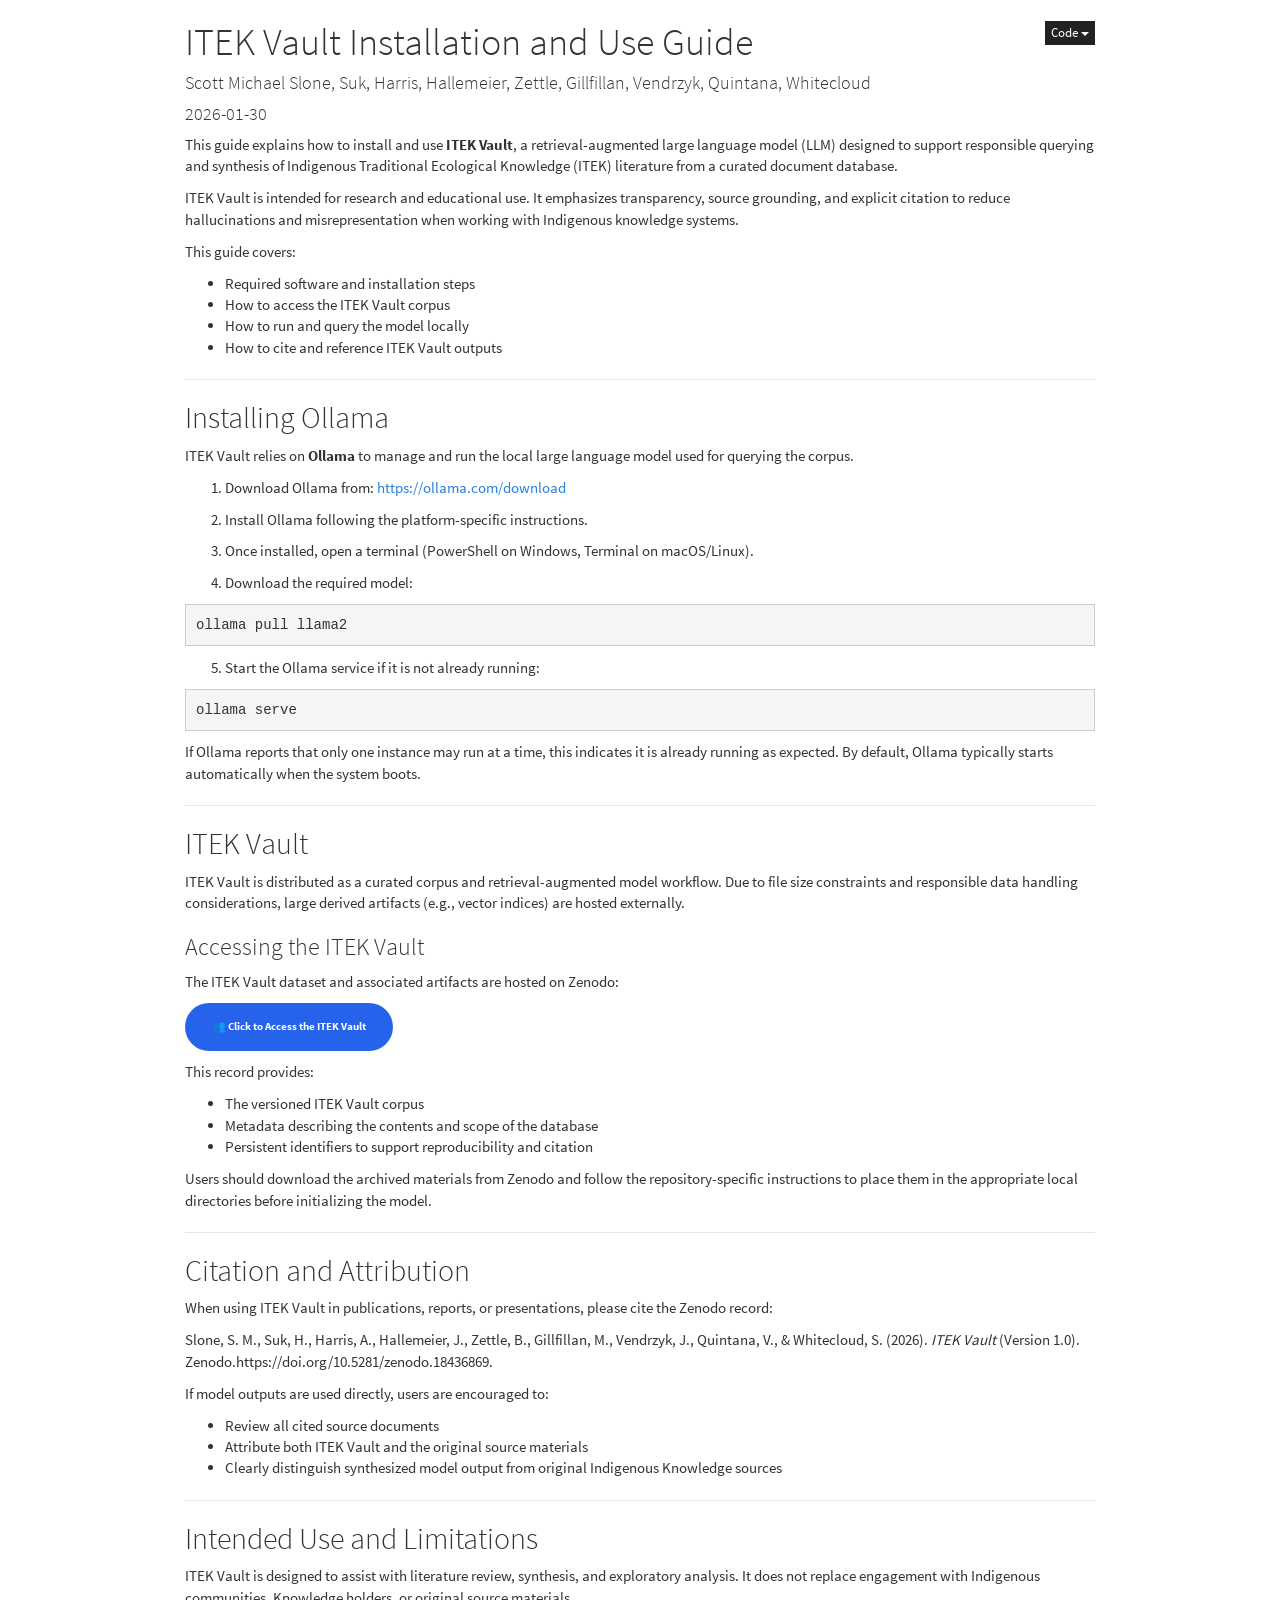
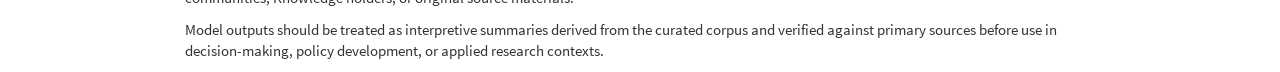
==== commit 8157566d: "Add files via upload" ====
--- a/docs/index.html
+++ b/docs/index.html
@@ -304,6 +304,25 @@
 
 }
 </script>
+<style type="text/css">.hljs-literal {
+color: #990073;
+}
+.hljs-number {
+color: #099;
+}
+.hljs-comment {
+color: #998;
+font-style: italic;
+}
+.hljs-keyword {
+color: #900;
+font-weight: bold;
+}
+.hljs-string {
+color: #d14;
+}
+</style>
+<script src="[data-uri]"></script>
 <style type="text/css">.pagedtable {
 overflow: auto;
 padding-left: 8px;
@@ -1585,123 +1604,22 @@
 ul.task-list{list-style: none;}
 </style>
 
-
-
-<style type="text/css">
-code {
-white-space: pre;
-}
-.sourceCode {
-overflow: visible;
-}
-</style>
-<style type="text/css" data-origin="pandoc">
-html { -webkit-text-size-adjust: 100%; }
-pre > code.sourceCode { white-space: pre; position: relative; }
-pre > code.sourceCode > span { display: inline-block; line-height: 1.25; }
-pre > code.sourceCode > span:empty { height: 1.2em; }
-.sourceCode { overflow: visible; }
-code.sourceCode > span { color: inherit; text-decoration: inherit; }
-div.sourceCode { margin: 1em 0; }
-pre.sourceCode { margin: 0; }
-@media screen {
-div.sourceCode { overflow: auto; }
-}
-@media print {
-pre > code.sourceCode { white-space: pre-wrap; }
-pre > code.sourceCode > span { text-indent: -5em; padding-left: 5em; }
-}
-pre.numberSource code
-{ counter-reset: source-line 0; }
-pre.numberSource code > span
-{ position: relative; left: -4em; counter-increment: source-line; }
-pre.numberSource code > span > a:first-child::before
-{ content: counter(source-line);
-position: relative; left: -1em; text-align: right; vertical-align: baseline;
-border: none; display: inline-block;
--webkit-touch-callout: none; -webkit-user-select: none;
--khtml-user-select: none; -moz-user-select: none;
--ms-user-select: none; user-select: none;
-padding: 0 4px; width: 4em;
-color: #aaaaaa;
-}
-pre.numberSource { margin-left: 3em; border-left: 1px solid #aaaaaa; padding-left: 4px; }
-div.sourceCode
-{ background-color: #f8f8f8; }
-@media screen {
-pre > code.sourceCode > span > a:first-child::before { text-decoration: underline; }
-}
-code span.al { color: #ef2929; } 
-code span.an { color: #8f5902; font-weight: bold; font-style: italic; } 
-code span.at { color: #204a87; } 
-code span.bn { color: #0000cf; } 
-code span.cf { color: #204a87; font-weight: bold; } 
-code span.ch { color: #4e9a06; } 
-code span.cn { color: #8f5902; } 
-code span.co { color: #8f5902; font-style: italic; } 
-code span.cv { color: #8f5902; font-weight: bold; font-style: italic; } 
-code span.do { color: #8f5902; font-weight: bold; font-style: italic; } 
-code span.dt { color: #204a87; } 
-code span.dv { color: #0000cf; } 
-code span.er { color: #a40000; font-weight: bold; } 
-code span.ex { } 
-code span.fl { color: #0000cf; } 
-code span.fu { color: #204a87; font-weight: bold; } 
-code span.im { } 
-code span.in { color: #8f5902; font-weight: bold; font-style: italic; } 
-code span.kw { color: #204a87; font-weight: bold; } 
-code span.op { color: #ce5c00; font-weight: bold; } 
-code span.ot { color: #8f5902; } 
-code span.pp { color: #8f5902; font-style: italic; } 
-code span.sc { color: #ce5c00; font-weight: bold; } 
-code span.ss { color: #4e9a06; } 
-code span.st { color: #4e9a06; } 
-code span.va { color: #000000; } 
-code span.vs { color: #4e9a06; } 
-code span.wa { color: #8f5902; font-weight: bold; font-style: italic; } 
-.sourceCode .row {
-width: 100%;
-}
-.sourceCode {
-overflow-x: auto;
-}
-.code-folding-btn {
-margin-right: -30px;
-}
-</style>
-<script>
-// apply pandoc div.sourceCode style to pre.sourceCode instead
-(function() {
-  var sheets = document.styleSheets;
-  for (var i = 0; i < sheets.length; i++) {
-    if (sheets[i].ownerNode.dataset["origin"] !== "pandoc") continue;
-    try { var rules = sheets[i].cssRules; } catch (e) { continue; }
-    var j = 0;
-    while (j < rules.length) {
-      var rule = rules[j];
-      // check if there is a div.sourceCode rule
-      if (rule.type !== rule.STYLE_RULE || rule.selectorText !== "div.sourceCode") {
-        j++;
-        continue;
-      }
-      var style = rule.style.cssText;
-      // check if color or background-color is set
-      if (rule.style.color === '' && rule.style.backgroundColor === '') {
-        j++;
-        continue;
-      }
-      // replace div.sourceCode by a pre.sourceCode rule
-      sheets[i].deleteRule(j);
-      sheets[i].insertRule('pre.sourceCode{' + style + '}', j);
-    }
+<style type="text/css">code{white-space: pre;}</style>
+<script type="text/javascript">
+if (window.hljs) {
+  hljs.configure({languages: []});
+  hljs.initHighlightingOnLoad();
+  if (document.readyState && document.readyState === "complete") {
+    window.setTimeout(function() { hljs.initHighlighting(); }, 0);
   }
-})();
+}
 </script>
 
 
 
 
-<link rel="stylesheet" href="style.css" type="text/css" />
+
+
 
 
 
@@ -1822,8 +1740,6 @@
 designed to support responsible querying and synthesis of Indigenous
 Traditional Ecological Knowledge (ITEK) literature from a curated
 document database.</p>
-<div id="purpose" class="section level2">
-<h2>Purpose</h2>
 <p>ITEK Vault is intended for research and educational use. It
 emphasizes transparency, source grounding, and explicit citation to
 reduce hallucinations and misrepresentation when working with Indigenous
@@ -1835,63 +1751,39 @@
 <li>How to run and query the model locally</li>
 <li>How to cite and reference ITEK Vault outputs</li>
 </ul>
-<div class="callout callout-info">
-<p><b>Important:</b> ITEK Vault runs locally on each user’s computer.
-The interface connects to a local Python server. Users must start the
-server before using the interface.</p>
-</div>
 <hr />
-</div>
-<div id="installing-python" class="section level2">
-<h2>Installing Python</h2>
-<div class="steps">
-<div class="step">
-<div class="step-title">
-Step 1. Install Python 3.11
-</div>
-<p>Download and install Python 3.11: <a href="https://www.python.org/downloads/" class="uri">https://www.python.org/downloads/</a></p>
-<p>During installation, select:</p>
-<ul>
-<li>Add python.exe to PATH</li>
-<li>Install launcher for all users (py.exe)</li>
-</ul>
-</div>
-<div class="step">
-<div class="step-title">
-Step 2. Verify installation
-</div>
-<p>Open PowerShell and run:</p>
-<div class="sourceCode" id="cb1"><pre class="sourceCode powershell"><code class="sourceCode powershell"><span id="cb1-1"><a href="#cb1-1" tabindex="-1"></a>py <span class="op">--</span>version</span></code></pre></div>
 <div id="installing-ollama" class="section level2">
 <h2>Installing Ollama</h2>
-<div class="steps">
-<div class="step">
-<div class="step-title">
-Step 1. Install Ollama
-</div>
-<p>Download Ollama: <a href="https://ollama.com/download" class="uri">https://ollama.com/download</a></p>
-</div>
-<div class="step">
-<div class="step-title">
-Step 2. Pull the required model
-</div>
-<div class="sourceCode" id="cb2"><pre class="sourceCode powershell"><code class="sourceCode powershell"><span id="cb2-1"><a href="#cb2-1" tabindex="-1"></a>ollama pull llama3</span></code></pre></div>
+<p>ITEK Vault relies on <strong>Ollama</strong> to manage and run the
+local large language model used for querying the corpus.</p>
+<ol style="list-style-type: decimal">
+<li><p>Download Ollama from: <a href="https://ollama.com/download" class="uri">https://ollama.com/download</a></p></li>
+<li><p>Install Ollama following the platform-specific
+instructions.</p></li>
+<li><p>Once installed, open a terminal (PowerShell on Windows, Terminal
+on macOS/Linux).</p></li>
+<li><p>Download the required model:</p></li>
+</ol>
+<pre class="powershell"><code>ollama pull llama2</code></pre>
 <ol start="5" style="list-style-type: decimal">
 <li>Start the Ollama service if it is not already running:</li>
 </ol>
-<div class="sourceCode" id="cb3"><pre class="sourceCode powershell"><code class="sourceCode powershell"><span id="cb3-1"><a href="#cb3-1" tabindex="-1"></a>ollama serve</span></code></pre></div>
+<pre class="powershell"><code>ollama serve</code></pre>
 <p>If Ollama reports that only one instance may run at a time, this
 indicates it is already running as expected. By default, Ollama
 typically starts automatically when the system boots.</p>
 <hr />
+</div>
 <div id="itek-vault" class="section level2">
 <h2>ITEK Vault</h2>
-<p>ITEK Vault is distributed as a curated corpus and retrieval augmented
-model workflow. Large derived artifacts such as vector indices are
-hosted externally.</p>
-</div>
-<div id="downloading-the-itek-vault" class="section level2">
-<h2>Downloading the ITEK Vault</h2>
+<p>ITEK Vault is distributed as a curated corpus and retrieval-augmented
+model workflow. Due to file size constraints and responsible data
+handling considerations, large derived artifacts (e.g., vector indices)
+are hosted externally.</p>
+<div id="accessing-the-itek-vault" class="section level3">
+<h3>Accessing the ITEK Vault</h3>
+<p>The ITEK Vault dataset and associated artifacts are hosted on
+Zenodo:</p>
 <p><a href="https://zenodo.org/records/18436869?token=eyJhbGciOiJIUzUxMiJ9.eyJpZCI6ImJjMzVjMDFiLTg4YWYtNDJkYy1hYTc0LWU4ZmU3MjIwMDVjZiIsImRhdGEiOnt9LCJyYW5kb20iOiI5OTM5YTE5YWVjY2JkOWJkM2VjMTY5Mjc1ZWZiOWIxZSJ9.NtidUp_ddO8eQFbBX2yMhi_zXMhrmiIfh1ePSsCdskCnay9h0_rp_Mlf8y4mOJtLWAwOFynj_CCvXU_ErHzEKQ" target="_blank" aria-label="Access the ITEK Vault" style="
      display: inline-flex;
      align-items: center;
@@ -1903,60 +1795,17 @@
      font-weight: 700;
      font-size: 1.1rem;
      text-decoration: none;
-   "> 👥 Click to Download the ITEK Vault </a></p>
-<div class="callout callout-info">
-<p>This record provides the versioned corpus, metadata describing scope,
-and persistent identifiers to support reproducibility and citation.</p>
-</div>
+   "> 👥 Click to Access the ITEK Vault </a></p>
+<p>This record provides:</p>
+<ul>
+<li>The versioned ITEK Vault corpus</li>
+<li>Metadata describing the contents and scope of the database</li>
+<li>Persistent identifiers to support reproducibility and citation</li>
+</ul>
 <p>Users should download the archived materials from Zenodo and follow
 the repository-specific instructions to place them in the appropriate
 local directories before initializing the model.</p>
 <hr />
-</div>
-<div id="accessing-the-itek-vault" class="section level2">
-<h2>Accessing the ITEK Vault</h2>
-<p>ITEK Vault runs as a local web application.</p>
-<div class="steps">
-<div class="step">
-<div class="step-title">
-Step 1. Open PowerShell in the project folder
-</div>
-<div class="sourceCode" id="cb4"><pre class="sourceCode powershell"><code class="sourceCode powershell"><span id="cb4-1"><a href="#cb4-1" tabindex="-1"></a><span class="fu">cd</span> E<span class="op">:</span>\ITEK_Vault</span></code></pre></div>
-<ol start="2" style="list-style-type: decimal">
-<li>Activate the virtual environment and download dependencies</li>
-</ol>
-<div class="sourceCode" id="cb5"><pre class="sourceCode powershell"><code class="sourceCode powershell"><span id="cb5-1"><a href="#cb5-1" tabindex="-1"></a>python <span class="op">-</span>m venv venv <span class="co"># create virtual environment</span></span>
-<span id="cb5-2"><a href="#cb5-2" tabindex="-1"></a>venv\Scripts\activate <span class="co"># activate virtual environment</span></span>
-<span id="cb5-3"><a href="#cb5-3" tabindex="-1"></a>pip install <span class="op">-</span>r requirements<span class="op">.</span><span class="fu">txt</span> <span class="co"># instal dependencies</span></span></code></pre></div>
-<ol start="3" style="list-style-type: decimal">
-<li>Start the web server</li>
-</ol>
-<div class="sourceCode" id="cb6"><pre class="sourceCode powershell"><code class="sourceCode powershell"><span id="cb6-1"><a href="#cb6-1" tabindex="-1"></a>uvicorn query_server<span class="op">:</span>app <span class="op">--</span>host <span class="dv">127.0</span><span class="op">.</span><span class="dv">0.1</span> <span class="op">--</span>port <span class="dv">8000</span> <span class="co"># Load server</span></span></code></pre></div>
-<p>Within the directory, you should now see an internet shortcut for the
-‘ITEK Vault’.</p>
-<ol start="4" style="list-style-type: decimal">
-<li>Reload the web server if needed</li>
-</ol>
-<div class="sourceCode" id="cb7"><pre class="sourceCode powershell"><code class="sourceCode powershell"><span id="cb7-1"><a href="#cb7-1" tabindex="-1"></a>uvicorn query_server<span class="op">:</span>app <span class="op">--</span>reload <span class="co"># reload server</span></span></code></pre></div>
-<p>After you load the server, you can just run the app below.</p>
-<div id="running-the-itek-vault" class="section level2">
-<h2>Running the ITEK Vault</h2>
-<p><a href="https://vkzfr3-vanessa-mahan.shinyapps.io/ITEK_Vault_App/" target="_blank" aria-label="Access the ITEK Vault" style="
-     display: inline-flex;
-     align-items: center;
-     gap: 12px;
-     padding: 16px 27px;
-     border-radius: 999px;
-     background-color: #2563eb;
-     color: #ffffff;
-     font-weight: 700;
-     font-size: 1.1rem;
-     text-decoration: none;
-   "> 🌐 Click to Open the ITEK Vault </a></p>
-<div class="callout callout-warning">
-<p>The Shiny interface requires a running ITEK Vault server. If the
-Shiny app is configured to use a local server, you must start the server
-on your computer first.</p>
 </div>
 </div>
 <div id="citation-and-attribution" class="section level2">
@@ -1986,15 +1835,6 @@
 in decision-making, policy development, or applied research
 contexts.</p>
 </div>
-</div>
-</div>
-</div>
-</div>
-</div>
-</div>
-</div>
-</div>
-</div>
 
 
 
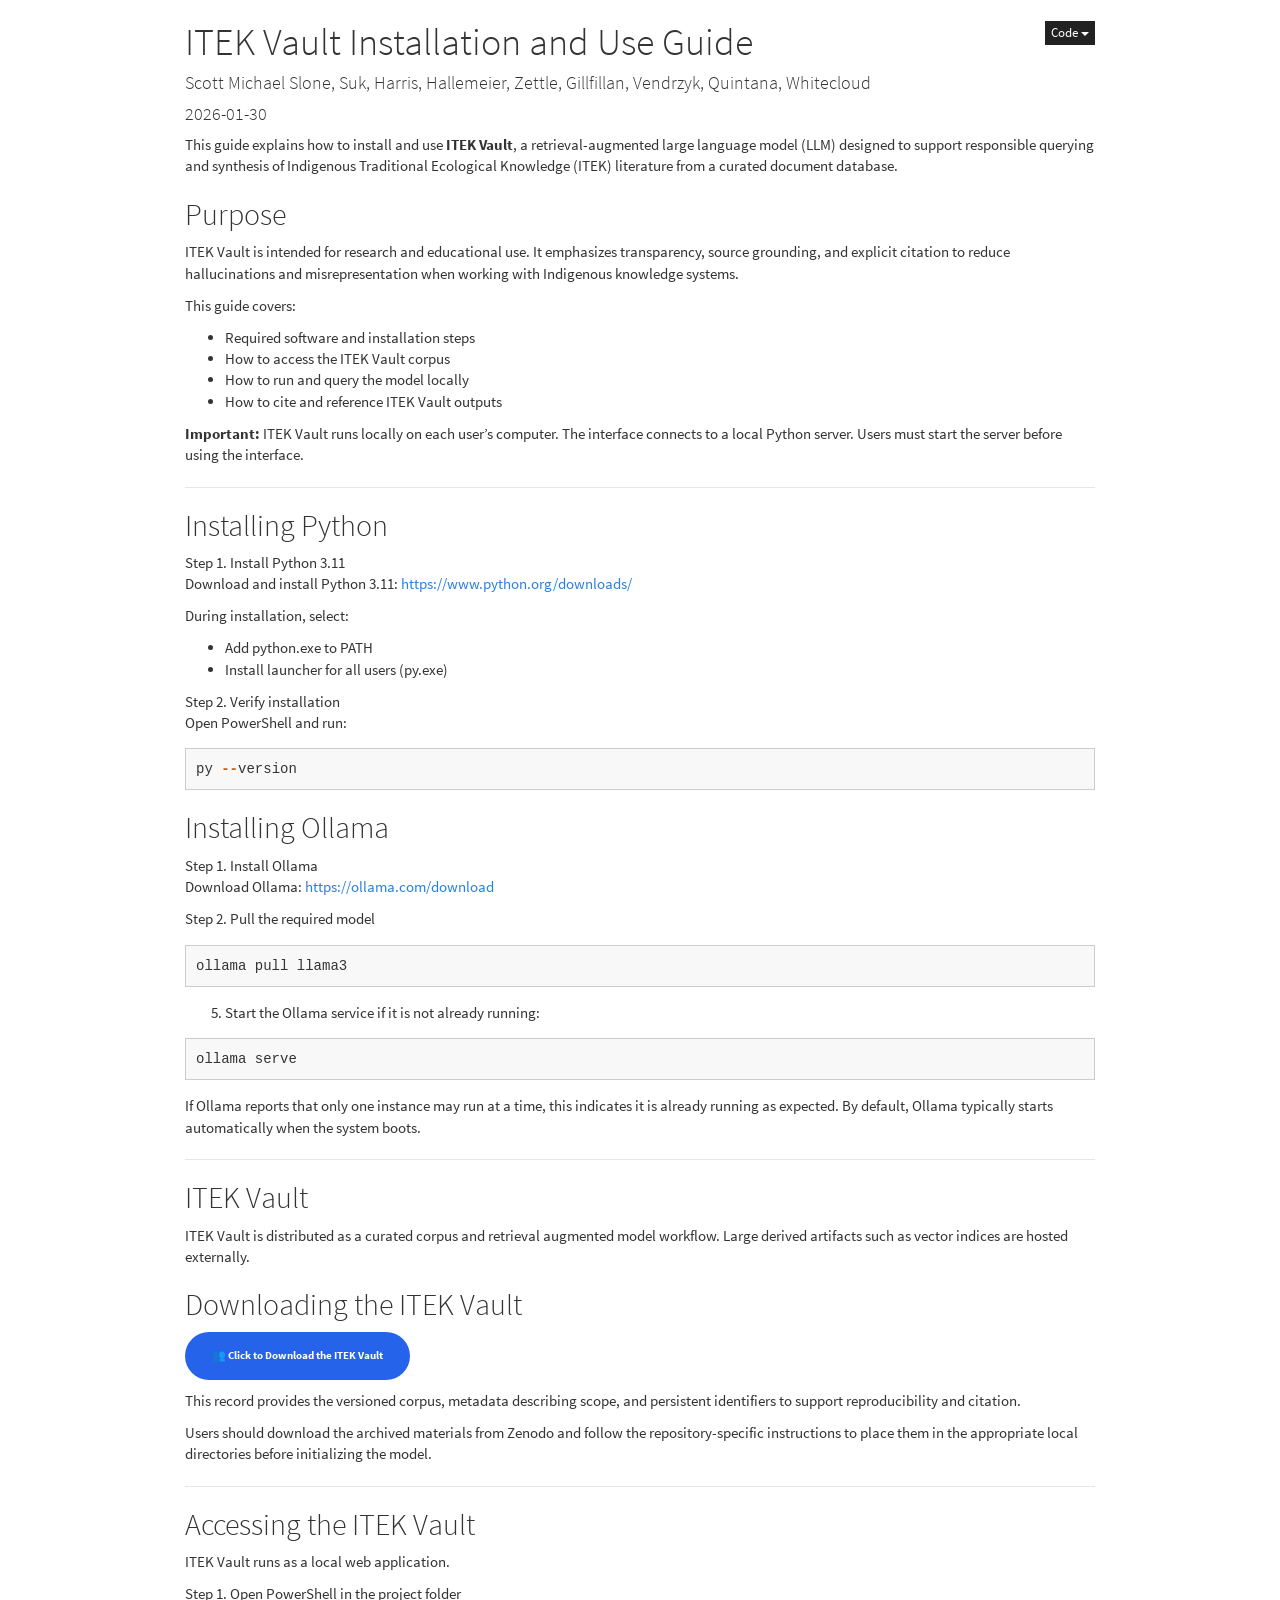
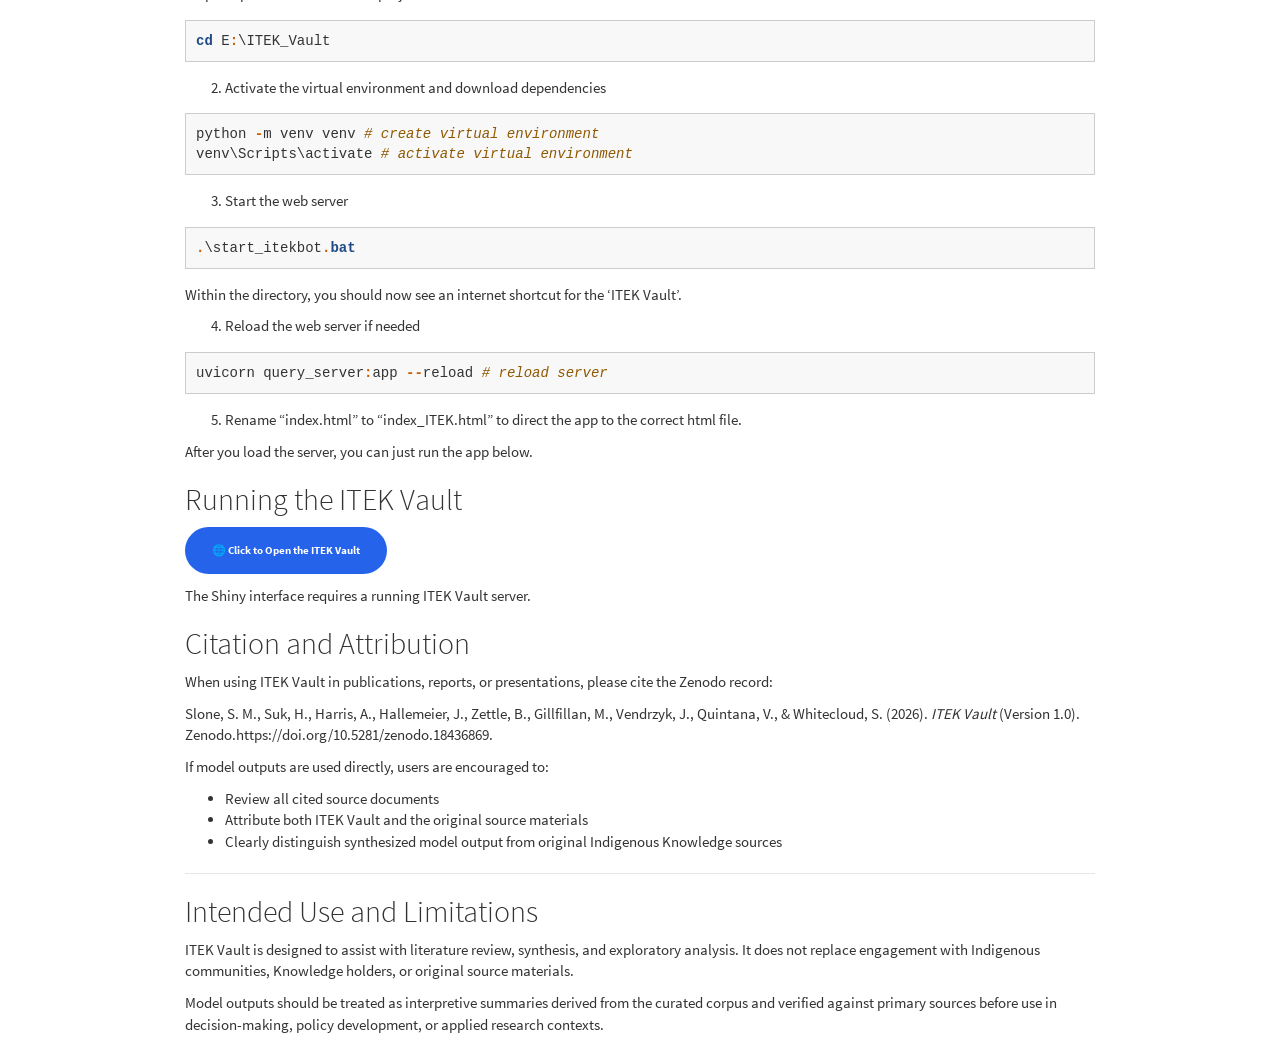
==== commit 8ce5a004: "Add files via upload" ====
--- a/docs/index.html
+++ b/docs/index.html
@@ -304,25 +304,6 @@
 
 }
 </script>
-<style type="text/css">.hljs-literal {
-color: #990073;
-}
-.hljs-number {
-color: #099;
-}
-.hljs-comment {
-color: #998;
-font-style: italic;
-}
-.hljs-keyword {
-color: #900;
-font-weight: bold;
-}
-.hljs-string {
-color: #d14;
-}
-</style>
-<script src="[data-uri]"></script>
 <style type="text/css">.pagedtable {
 overflow: auto;
 padding-left: 8px;
@@ -1604,22 +1585,123 @@
 ul.task-list{list-style: none;}
 </style>
 
-<style type="text/css">code{white-space: pre;}</style>
-<script type="text/javascript">
-if (window.hljs) {
-  hljs.configure({languages: []});
-  hljs.initHighlightingOnLoad();
-  if (document.readyState && document.readyState === "complete") {
-    window.setTimeout(function() { hljs.initHighlighting(); }, 0);
+
+
+<style type="text/css">
+code {
+white-space: pre;
+}
+.sourceCode {
+overflow: visible;
+}
+</style>
+<style type="text/css" data-origin="pandoc">
+html { -webkit-text-size-adjust: 100%; }
+pre > code.sourceCode { white-space: pre; position: relative; }
+pre > code.sourceCode > span { display: inline-block; line-height: 1.25; }
+pre > code.sourceCode > span:empty { height: 1.2em; }
+.sourceCode { overflow: visible; }
+code.sourceCode > span { color: inherit; text-decoration: inherit; }
+div.sourceCode { margin: 1em 0; }
+pre.sourceCode { margin: 0; }
+@media screen {
+div.sourceCode { overflow: auto; }
+}
+@media print {
+pre > code.sourceCode { white-space: pre-wrap; }
+pre > code.sourceCode > span { text-indent: -5em; padding-left: 5em; }
+}
+pre.numberSource code
+{ counter-reset: source-line 0; }
+pre.numberSource code > span
+{ position: relative; left: -4em; counter-increment: source-line; }
+pre.numberSource code > span > a:first-child::before
+{ content: counter(source-line);
+position: relative; left: -1em; text-align: right; vertical-align: baseline;
+border: none; display: inline-block;
+-webkit-touch-callout: none; -webkit-user-select: none;
+-khtml-user-select: none; -moz-user-select: none;
+-ms-user-select: none; user-select: none;
+padding: 0 4px; width: 4em;
+color: #aaaaaa;
+}
+pre.numberSource { margin-left: 3em; border-left: 1px solid #aaaaaa; padding-left: 4px; }
+div.sourceCode
+{ background-color: #f8f8f8; }
+@media screen {
+pre > code.sourceCode > span > a:first-child::before { text-decoration: underline; }
+}
+code span.al { color: #ef2929; } 
+code span.an { color: #8f5902; font-weight: bold; font-style: italic; } 
+code span.at { color: #204a87; } 
+code span.bn { color: #0000cf; } 
+code span.cf { color: #204a87; font-weight: bold; } 
+code span.ch { color: #4e9a06; } 
+code span.cn { color: #8f5902; } 
+code span.co { color: #8f5902; font-style: italic; } 
+code span.cv { color: #8f5902; font-weight: bold; font-style: italic; } 
+code span.do { color: #8f5902; font-weight: bold; font-style: italic; } 
+code span.dt { color: #204a87; } 
+code span.dv { color: #0000cf; } 
+code span.er { color: #a40000; font-weight: bold; } 
+code span.ex { } 
+code span.fl { color: #0000cf; } 
+code span.fu { color: #204a87; font-weight: bold; } 
+code span.im { } 
+code span.in { color: #8f5902; font-weight: bold; font-style: italic; } 
+code span.kw { color: #204a87; font-weight: bold; } 
+code span.op { color: #ce5c00; font-weight: bold; } 
+code span.ot { color: #8f5902; } 
+code span.pp { color: #8f5902; font-style: italic; } 
+code span.sc { color: #ce5c00; font-weight: bold; } 
+code span.ss { color: #4e9a06; } 
+code span.st { color: #4e9a06; } 
+code span.va { color: #000000; } 
+code span.vs { color: #4e9a06; } 
+code span.wa { color: #8f5902; font-weight: bold; font-style: italic; } 
+.sourceCode .row {
+width: 100%;
+}
+.sourceCode {
+overflow-x: auto;
+}
+.code-folding-btn {
+margin-right: -30px;
+}
+</style>
+<script>
+// apply pandoc div.sourceCode style to pre.sourceCode instead
+(function() {
+  var sheets = document.styleSheets;
+  for (var i = 0; i < sheets.length; i++) {
+    if (sheets[i].ownerNode.dataset["origin"] !== "pandoc") continue;
+    try { var rules = sheets[i].cssRules; } catch (e) { continue; }
+    var j = 0;
+    while (j < rules.length) {
+      var rule = rules[j];
+      // check if there is a div.sourceCode rule
+      if (rule.type !== rule.STYLE_RULE || rule.selectorText !== "div.sourceCode") {
+        j++;
+        continue;
+      }
+      var style = rule.style.cssText;
+      // check if color or background-color is set
+      if (rule.style.color === '' && rule.style.backgroundColor === '') {
+        j++;
+        continue;
+      }
+      // replace div.sourceCode by a pre.sourceCode rule
+      sheets[i].deleteRule(j);
+      sheets[i].insertRule('pre.sourceCode{' + style + '}', j);
+    }
   }
-}
+})();
 </script>
 
 
 
 
-
-
+<link rel="stylesheet" href="style.css" type="text/css" />
 
 
 
@@ -1740,6 +1822,8 @@
 designed to support responsible querying and synthesis of Indigenous
 Traditional Ecological Knowledge (ITEK) literature from a curated
 document database.</p>
+<div id="purpose" class="section level2">
+<h2>Purpose</h2>
 <p>ITEK Vault is intended for research and educational use. It
 emphasizes transparency, source grounding, and explicit citation to
 reduce hallucinations and misrepresentation when working with Indigenous
@@ -1751,39 +1835,63 @@
 <li>How to run and query the model locally</li>
 <li>How to cite and reference ITEK Vault outputs</li>
 </ul>
+<div class="callout callout-info">
+<p><b>Important:</b> ITEK Vault runs locally on each user’s computer.
+The interface connects to a local Python server. Users must start the
+server before using the interface.</p>
+</div>
 <hr />
+</div>
+<div id="installing-python" class="section level2">
+<h2>Installing Python</h2>
+<div class="steps">
+<div class="step">
+<div class="step-title">
+Step 1. Install Python 3.11
+</div>
+<p>Download and install Python 3.11: <a href="https://www.python.org/downloads/" class="uri">https://www.python.org/downloads/</a></p>
+<p>During installation, select:</p>
+<ul>
+<li>Add python.exe to PATH</li>
+<li>Install launcher for all users (py.exe)</li>
+</ul>
+</div>
+<div class="step">
+<div class="step-title">
+Step 2. Verify installation
+</div>
+<p>Open PowerShell and run:</p>
+<div class="sourceCode" id="cb1"><pre class="sourceCode powershell"><code class="sourceCode powershell"><span id="cb1-1"><a href="#cb1-1" tabindex="-1"></a>py <span class="op">--</span>version</span></code></pre></div>
 <div id="installing-ollama" class="section level2">
 <h2>Installing Ollama</h2>
-<p>ITEK Vault relies on <strong>Ollama</strong> to manage and run the
-local large language model used for querying the corpus.</p>
-<ol style="list-style-type: decimal">
-<li><p>Download Ollama from: <a href="https://ollama.com/download" class="uri">https://ollama.com/download</a></p></li>
-<li><p>Install Ollama following the platform-specific
-instructions.</p></li>
-<li><p>Once installed, open a terminal (PowerShell on Windows, Terminal
-on macOS/Linux).</p></li>
-<li><p>Download the required model:</p></li>
-</ol>
-<pre class="powershell"><code>ollama pull llama2</code></pre>
+<div class="steps">
+<div class="step">
+<div class="step-title">
+Step 1. Install Ollama
+</div>
+<p>Download Ollama: <a href="https://ollama.com/download" class="uri">https://ollama.com/download</a></p>
+</div>
+<div class="step">
+<div class="step-title">
+Step 2. Pull the required model
+</div>
+<div class="sourceCode" id="cb2"><pre class="sourceCode powershell"><code class="sourceCode powershell"><span id="cb2-1"><a href="#cb2-1" tabindex="-1"></a>ollama pull llama3</span></code></pre></div>
 <ol start="5" style="list-style-type: decimal">
 <li>Start the Ollama service if it is not already running:</li>
 </ol>
-<pre class="powershell"><code>ollama serve</code></pre>
+<div class="sourceCode" id="cb3"><pre class="sourceCode powershell"><code class="sourceCode powershell"><span id="cb3-1"><a href="#cb3-1" tabindex="-1"></a>ollama serve</span></code></pre></div>
 <p>If Ollama reports that only one instance may run at a time, this
 indicates it is already running as expected. By default, Ollama
 typically starts automatically when the system boots.</p>
 <hr />
-</div>
 <div id="itek-vault" class="section level2">
 <h2>ITEK Vault</h2>
-<p>ITEK Vault is distributed as a curated corpus and retrieval-augmented
-model workflow. Due to file size constraints and responsible data
-handling considerations, large derived artifacts (e.g., vector indices)
-are hosted externally.</p>
-<div id="accessing-the-itek-vault" class="section level3">
-<h3>Accessing the ITEK Vault</h3>
-<p>The ITEK Vault dataset and associated artifacts are hosted on
-Zenodo:</p>
+<p>ITEK Vault is distributed as a curated corpus and retrieval augmented
+model workflow. Large derived artifacts such as vector indices are
+hosted externally.</p>
+</div>
+<div id="downloading-the-itek-vault" class="section level2">
+<h2>Downloading the ITEK Vault</h2>
 <p><a href="https://zenodo.org/records/18436869?token=eyJhbGciOiJIUzUxMiJ9.eyJpZCI6ImJjMzVjMDFiLTg4YWYtNDJkYy1hYTc0LWU4ZmU3MjIwMDVjZiIsImRhdGEiOnt9LCJyYW5kb20iOiI5OTM5YTE5YWVjY2JkOWJkM2VjMTY5Mjc1ZWZiOWIxZSJ9.NtidUp_ddO8eQFbBX2yMhi_zXMhrmiIfh1ePSsCdskCnay9h0_rp_Mlf8y4mOJtLWAwOFynj_CCvXU_ErHzEKQ" target="_blank" aria-label="Access the ITEK Vault" style="
      display: inline-flex;
      align-items: center;
@@ -1795,17 +1903,61 @@
      font-weight: 700;
      font-size: 1.1rem;
      text-decoration: none;
-   "> 👥 Click to Access the ITEK Vault </a></p>
-<p>This record provides:</p>
-<ul>
-<li>The versioned ITEK Vault corpus</li>
-<li>Metadata describing the contents and scope of the database</li>
-<li>Persistent identifiers to support reproducibility and citation</li>
-</ul>
+   "> 👥 Click to Download the ITEK Vault </a></p>
+<div class="callout callout-info">
+<p>This record provides the versioned corpus, metadata describing scope,
+and persistent identifiers to support reproducibility and citation.</p>
+</div>
 <p>Users should download the archived materials from Zenodo and follow
 the repository-specific instructions to place them in the appropriate
 local directories before initializing the model.</p>
 <hr />
+</div>
+<div id="accessing-the-itek-vault" class="section level2">
+<h2>Accessing the ITEK Vault</h2>
+<p>ITEK Vault runs as a local web application.</p>
+<div class="steps">
+<div class="step">
+<div class="step-title">
+Step 1. Open PowerShell in the project folder
+</div>
+<div class="sourceCode" id="cb4"><pre class="sourceCode powershell"><code class="sourceCode powershell"><span id="cb4-1"><a href="#cb4-1" tabindex="-1"></a><span class="fu">cd</span> E<span class="op">:</span>\ITEK_Vault</span></code></pre></div>
+<ol start="2" style="list-style-type: decimal">
+<li>Activate the virtual environment and download dependencies</li>
+</ol>
+<div class="sourceCode" id="cb5"><pre class="sourceCode powershell"><code class="sourceCode powershell"><span id="cb5-1"><a href="#cb5-1" tabindex="-1"></a>python <span class="op">-</span>m venv venv <span class="co"># create virtual environment</span></span>
+<span id="cb5-2"><a href="#cb5-2" tabindex="-1"></a>venv\Scripts\activate <span class="co"># activate virtual environment</span></span></code></pre></div>
+<ol start="3" style="list-style-type: decimal">
+<li>Start the web server</li>
+</ol>
+<div class="sourceCode" id="cb6"><pre class="sourceCode powershell"><code class="sourceCode powershell"><span id="cb6-1"><a href="#cb6-1" tabindex="-1"></a><span class="op">.</span>\start_itekbot<span class="op">.</span><span class="fu">bat</span></span></code></pre></div>
+<p>Within the directory, you should now see an internet shortcut for the
+‘ITEK Vault’.</p>
+<ol start="4" style="list-style-type: decimal">
+<li>Reload the web server if needed</li>
+</ol>
+<div class="sourceCode" id="cb7"><pre class="sourceCode powershell"><code class="sourceCode powershell"><span id="cb7-1"><a href="#cb7-1" tabindex="-1"></a>uvicorn query_server<span class="op">:</span>app <span class="op">--</span>reload <span class="co"># reload server</span></span></code></pre></div>
+<ol start="5" style="list-style-type: decimal">
+<li>Rename “index.html” to “index_ITEK.html” to direct the app to the
+correct html file.</li>
+</ol>
+<p>After you load the server, you can just run the app below.</p>
+<div id="running-the-itek-vault" class="section level2">
+<h2>Running the ITEK Vault</h2>
+<p><a href="./index_ITEK.html" target="_blank" aria-label="Access the ITEK Vault" style="
+     display: inline-flex;
+     align-items: center;
+     gap: 12px;
+     padding: 16px 27px;
+     border-radius: 999px;
+     background-color: #2563eb;
+     color: #ffffff;
+     font-weight: 700;
+     font-size: 1.1rem;
+     text-decoration: none;
+   "> 🌐 Click to Open the ITEK Vault </a></p>
+<div class="callout callout-warning">
+<p>The Shiny interface requires a running ITEK Vault server.</p>
 </div>
 </div>
 <div id="citation-and-attribution" class="section level2">
@@ -1835,6 +1987,15 @@
 in decision-making, policy development, or applied research
 contexts.</p>
 </div>
+</div>
+</div>
+</div>
+</div>
+</div>
+</div>
+</div>
+</div>
+</div>
 
 
 
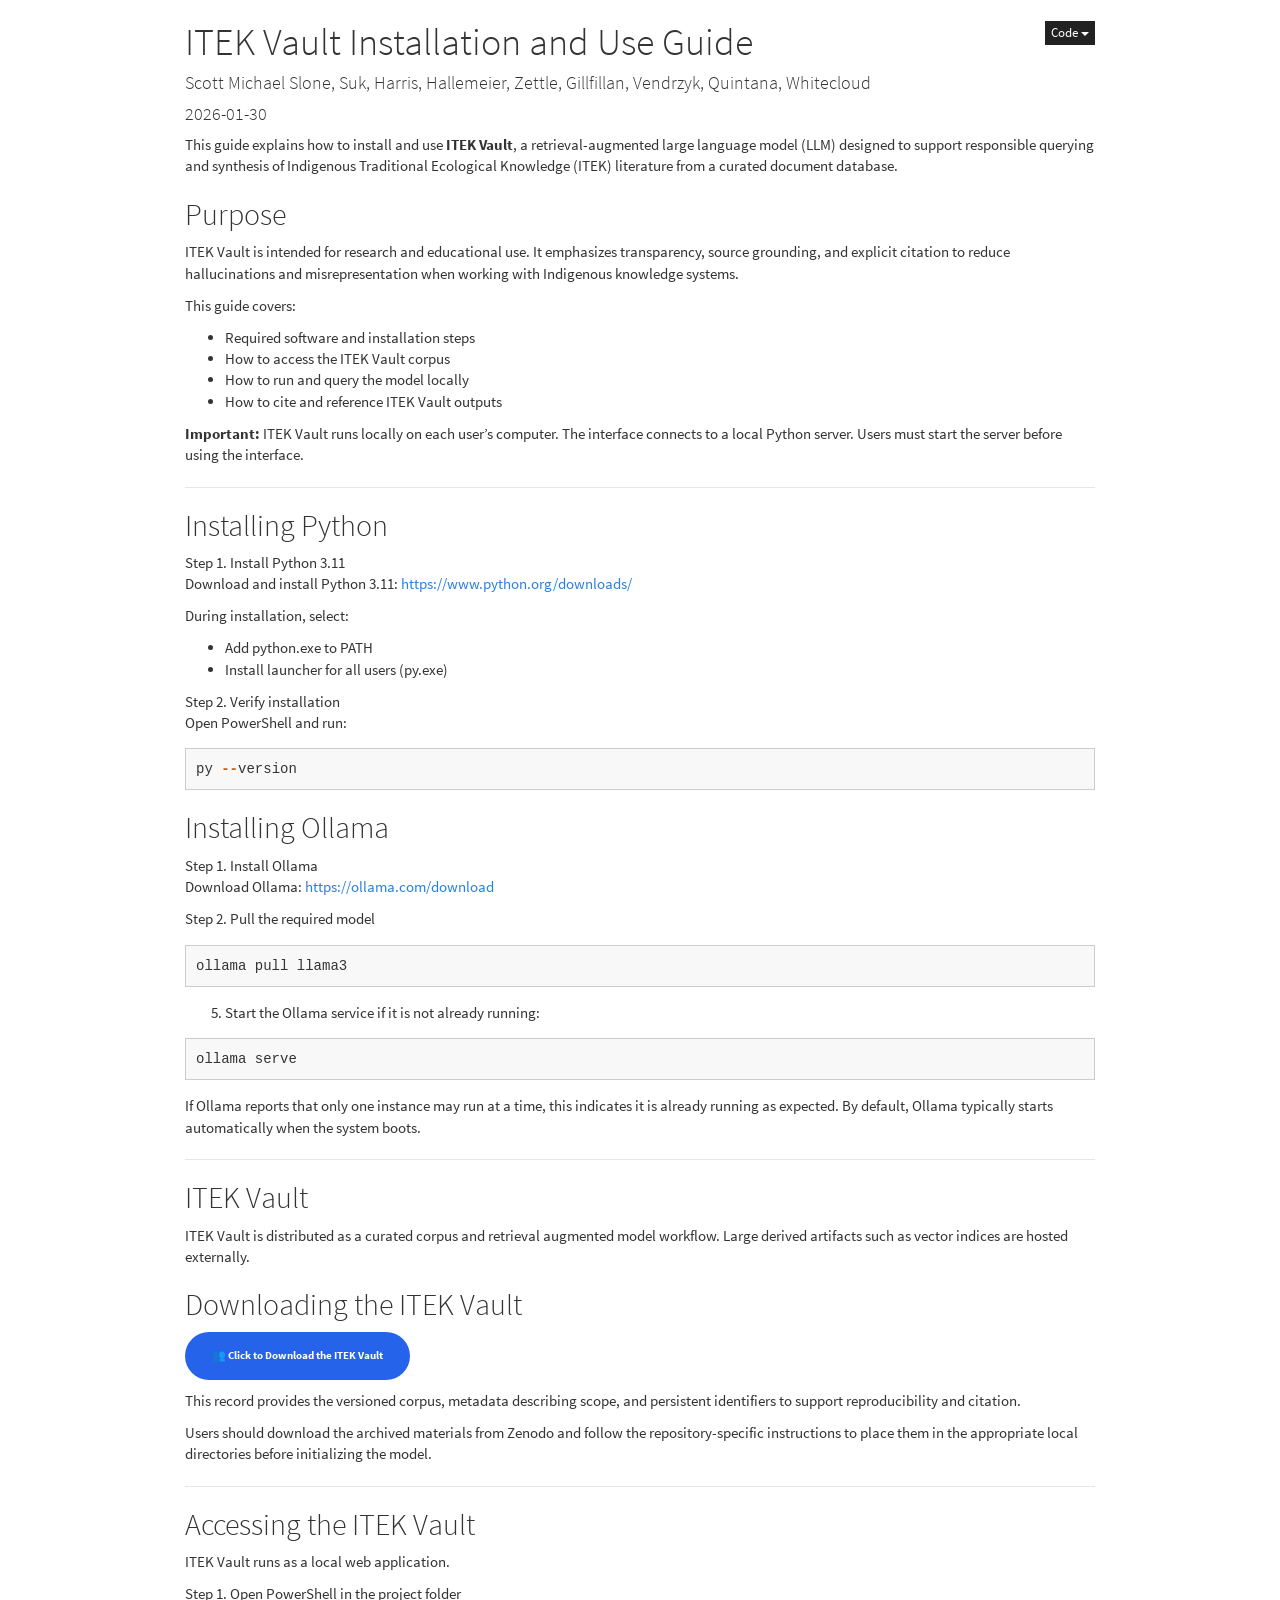
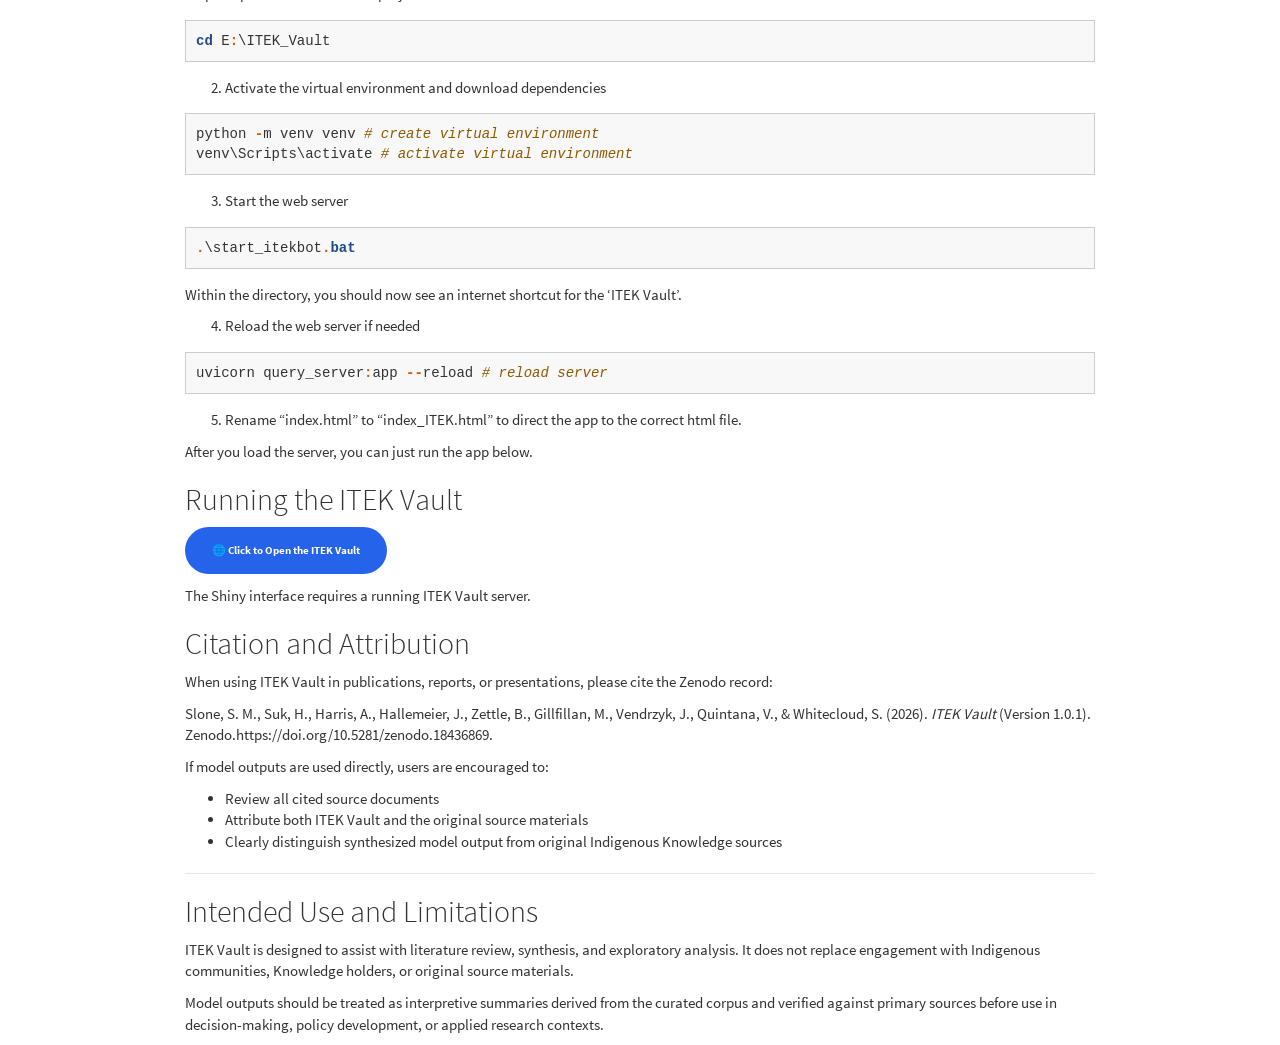
==== commit e162d903: "Add files via upload" ====
--- a/docs/index.html
+++ b/docs/index.html
@@ -1966,7 +1966,7 @@
 please cite the Zenodo record:</p>
 <p>Slone, S. M., Suk, H., Harris, A., Hallemeier, J., Zettle, B.,
 Gillfillan, M., Vendrzyk, J., Quintana, V., &amp; Whitecloud, S. (2026).
-<em>ITEK Vault</em> (Version 1.0).
+<em>ITEK Vault</em> (Version 1.0.1).
 Zenodo.https://doi.org/10.5281/zenodo.18436869.</p>
 <p>If model outputs are used directly, users are encouraged to:</p>
 <ul>
